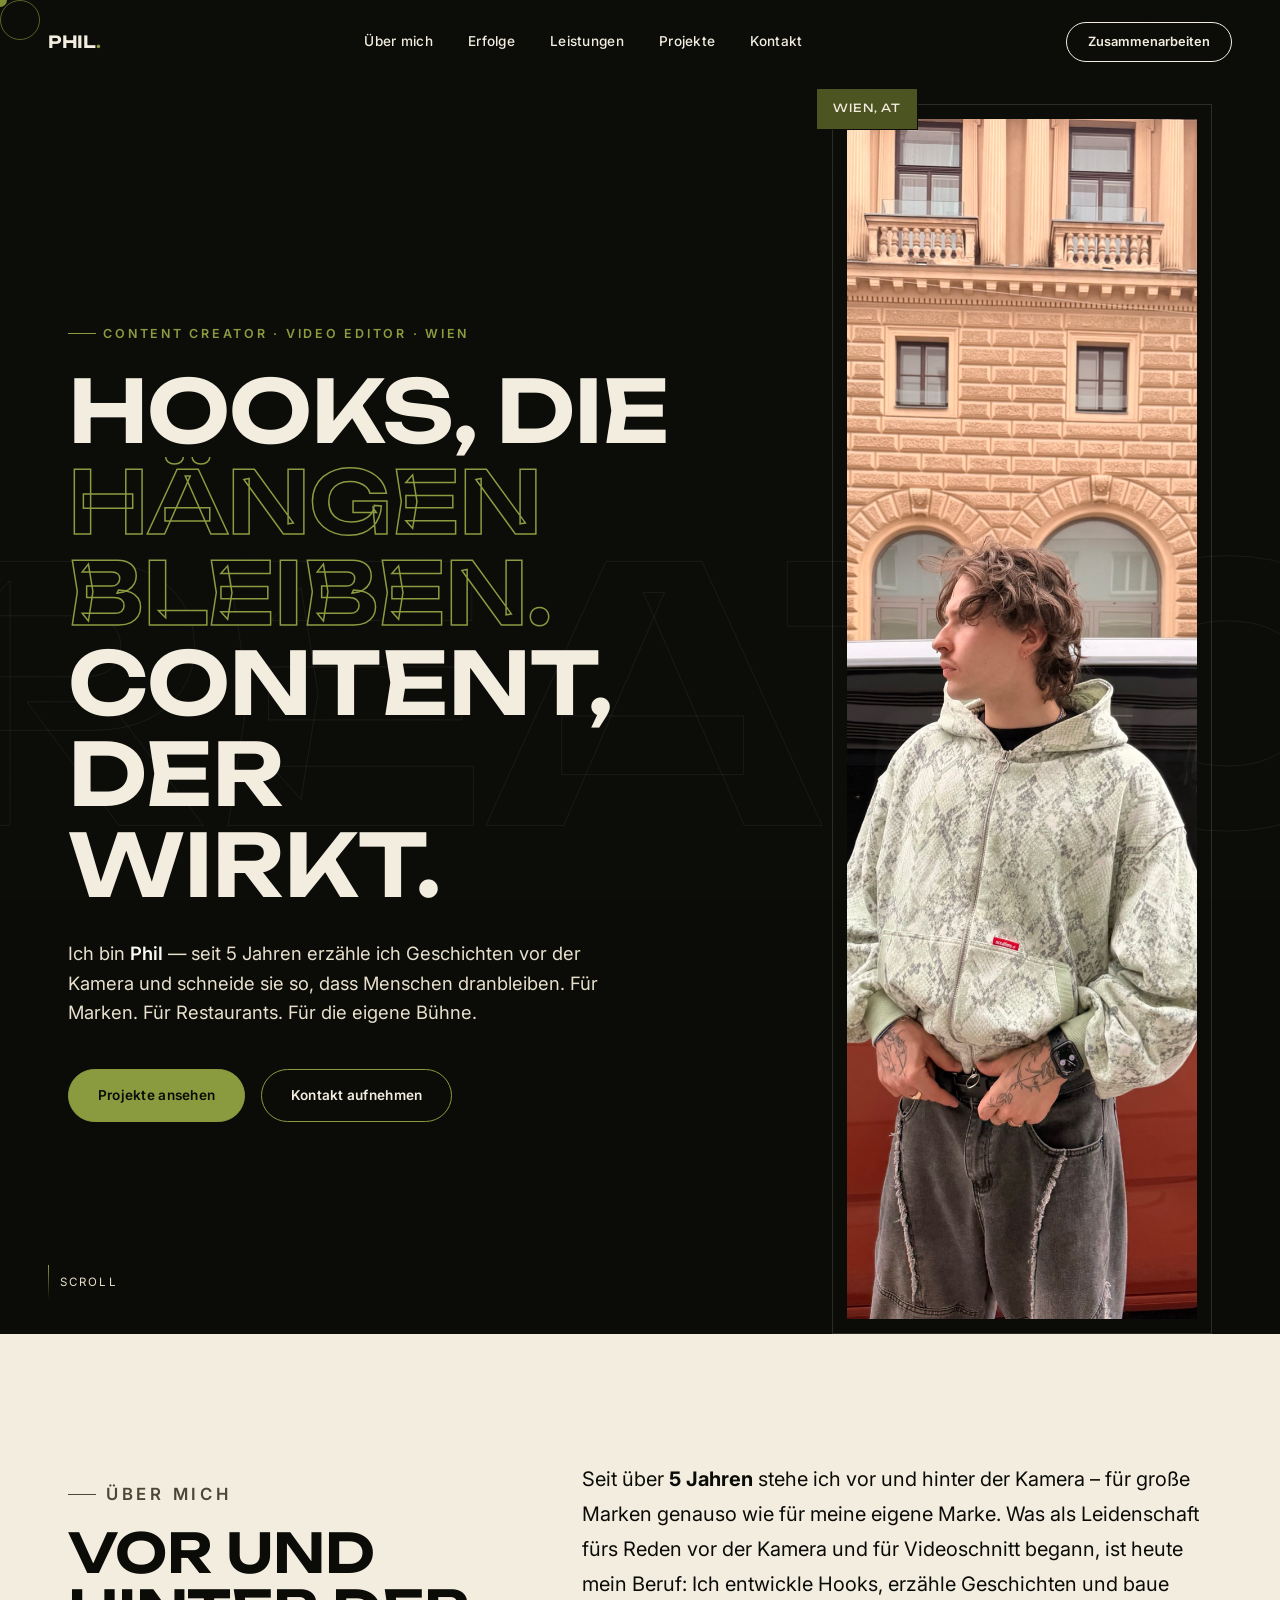
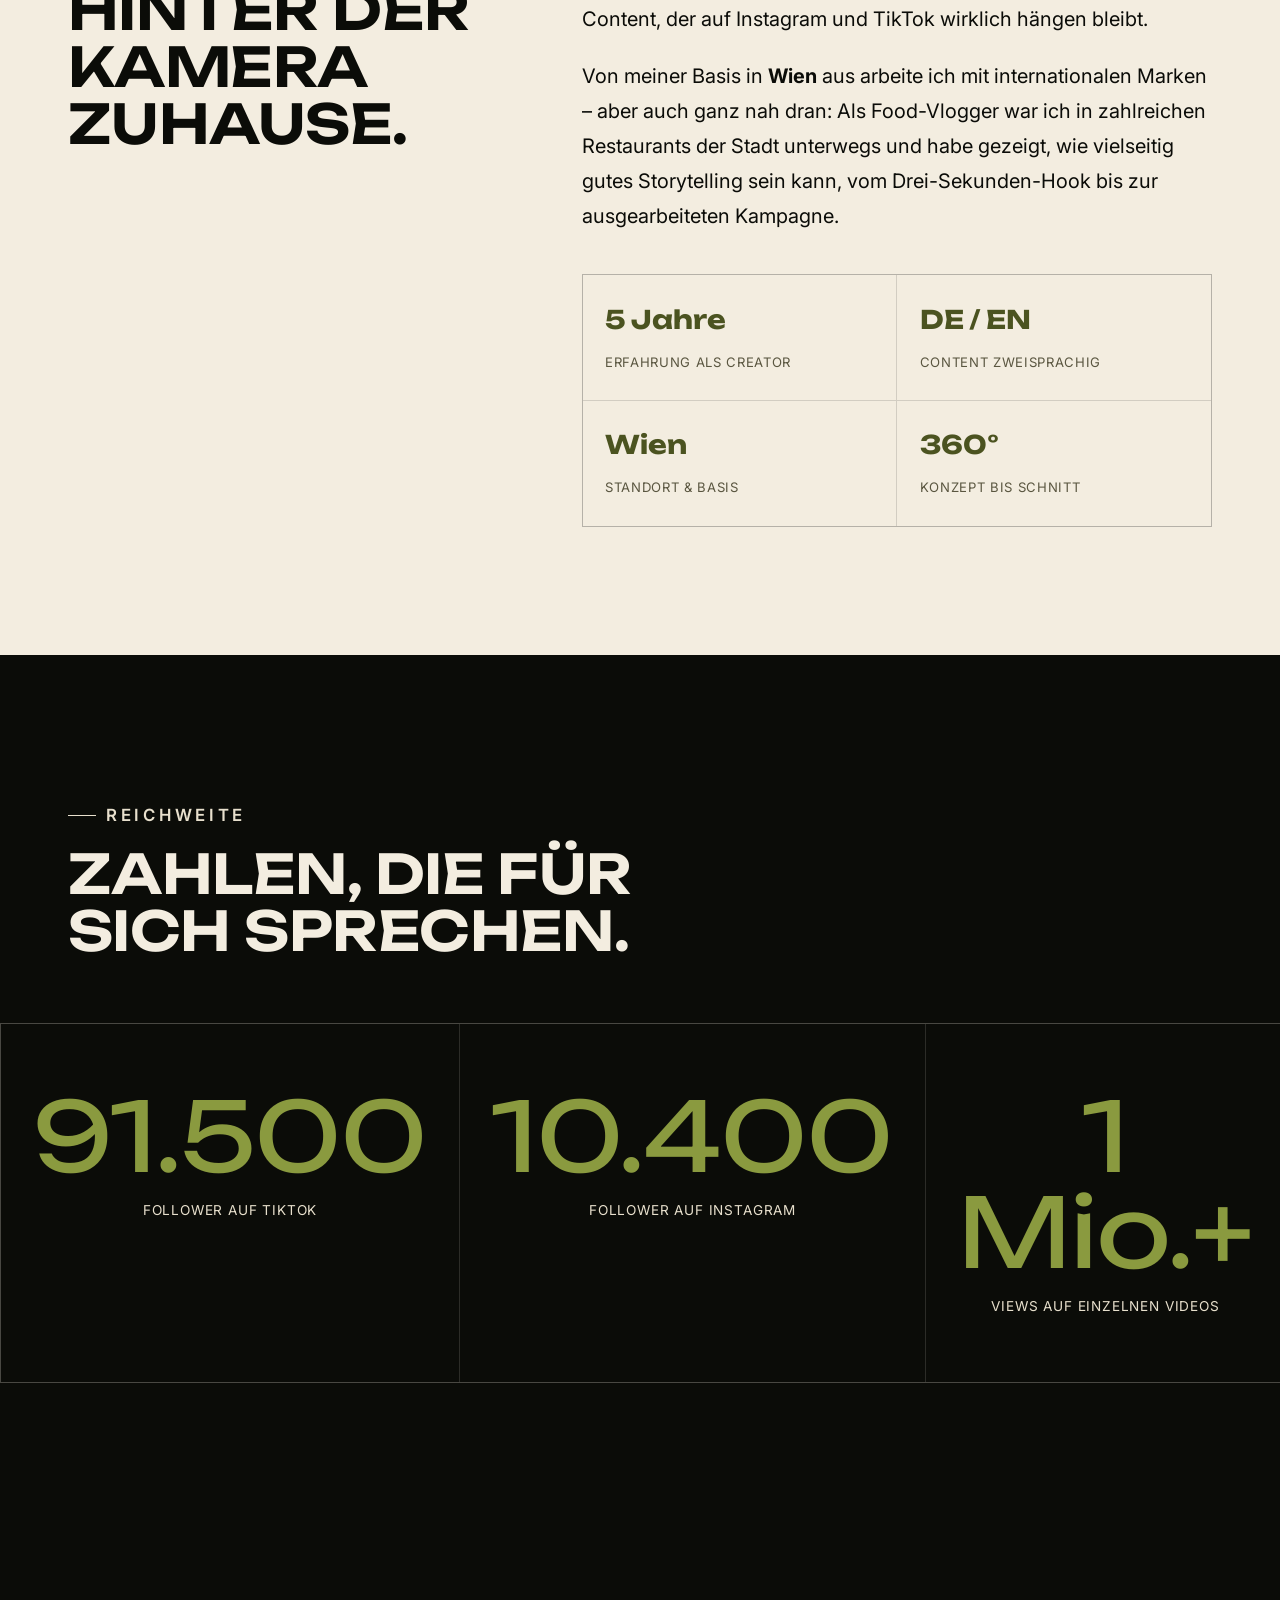
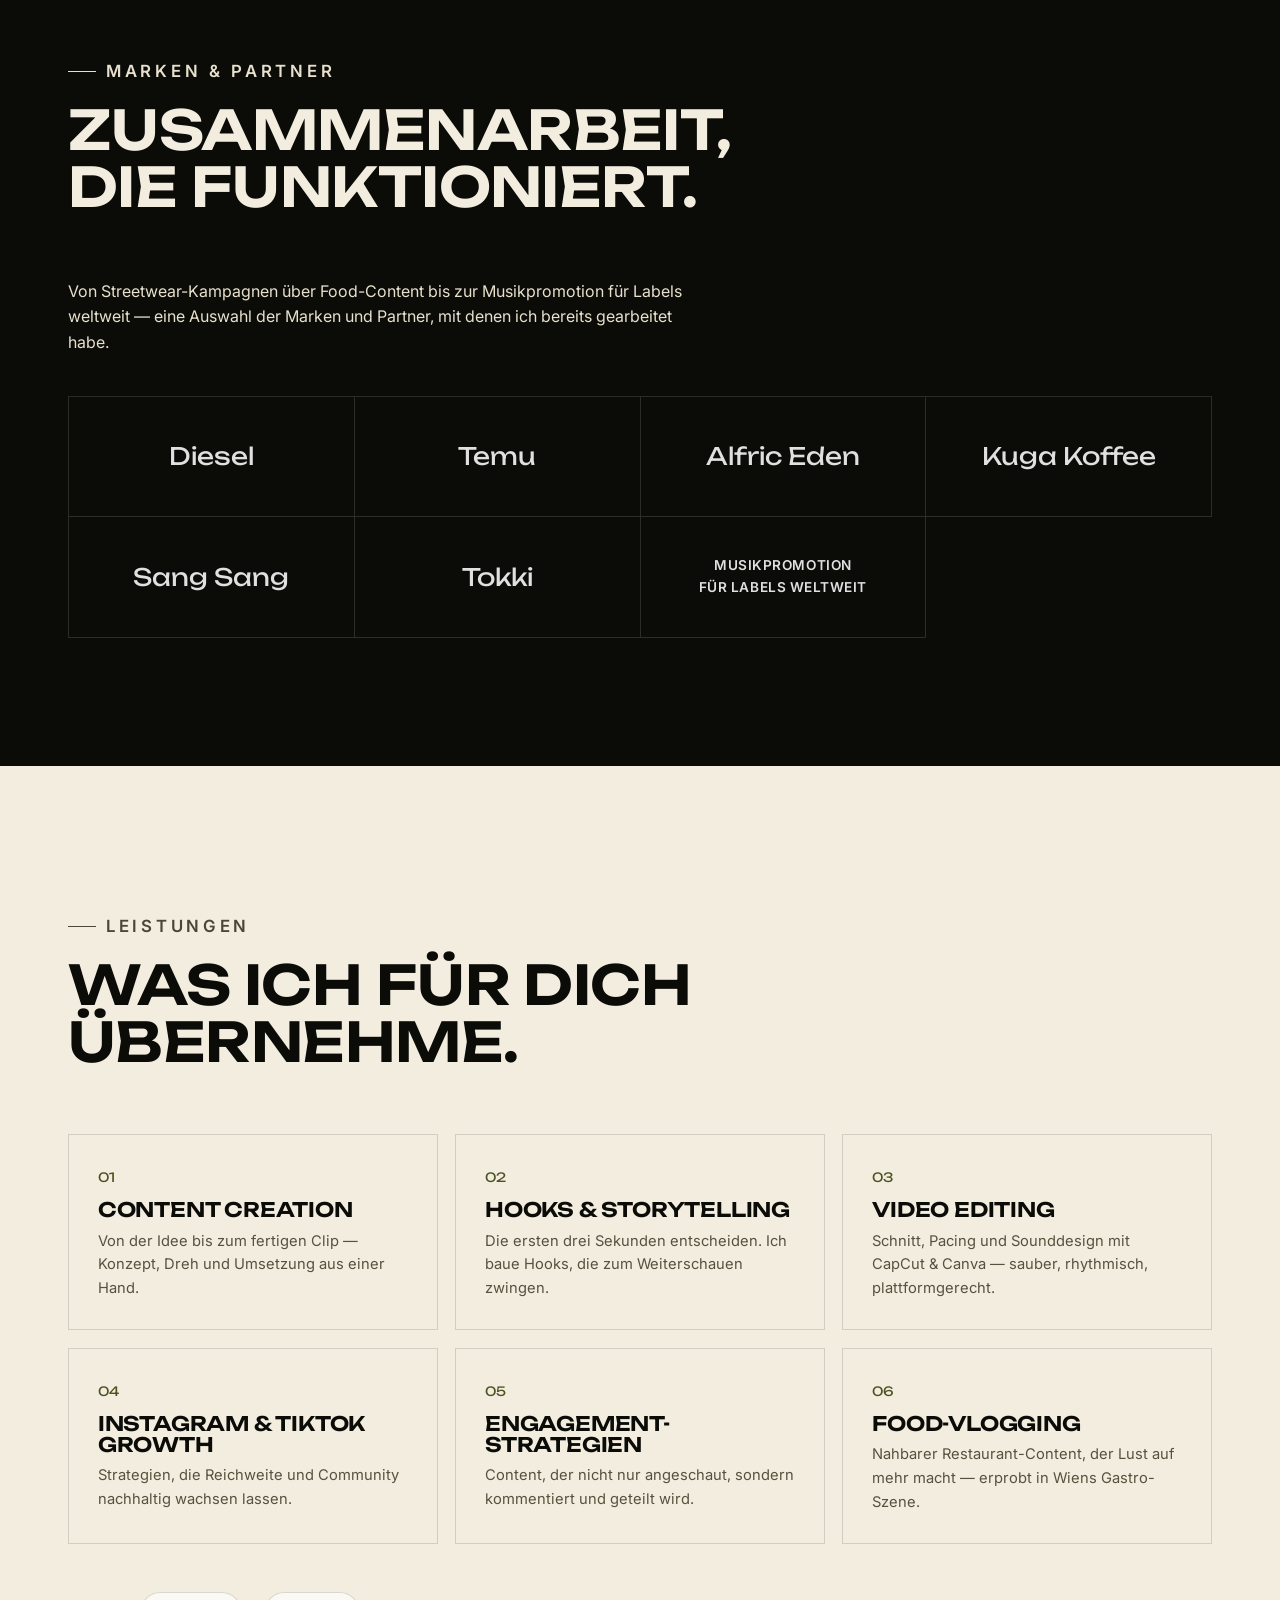
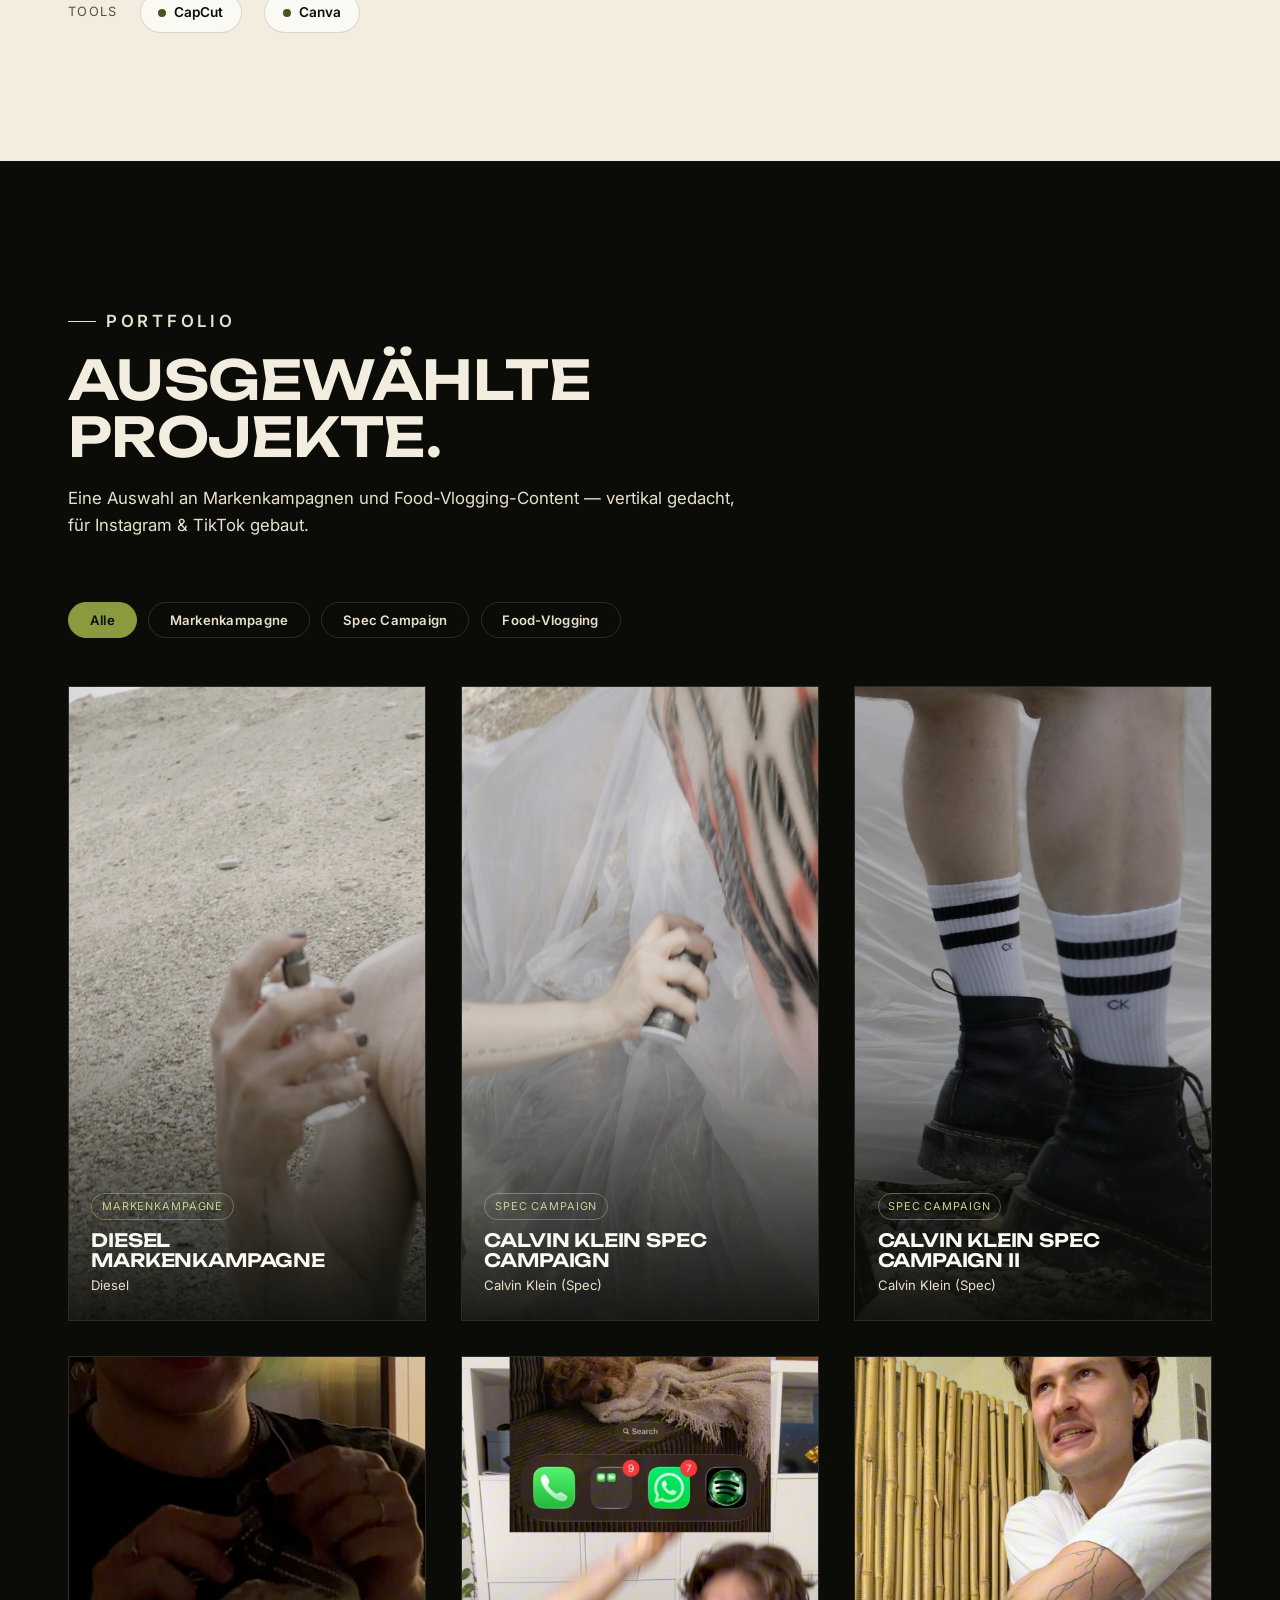
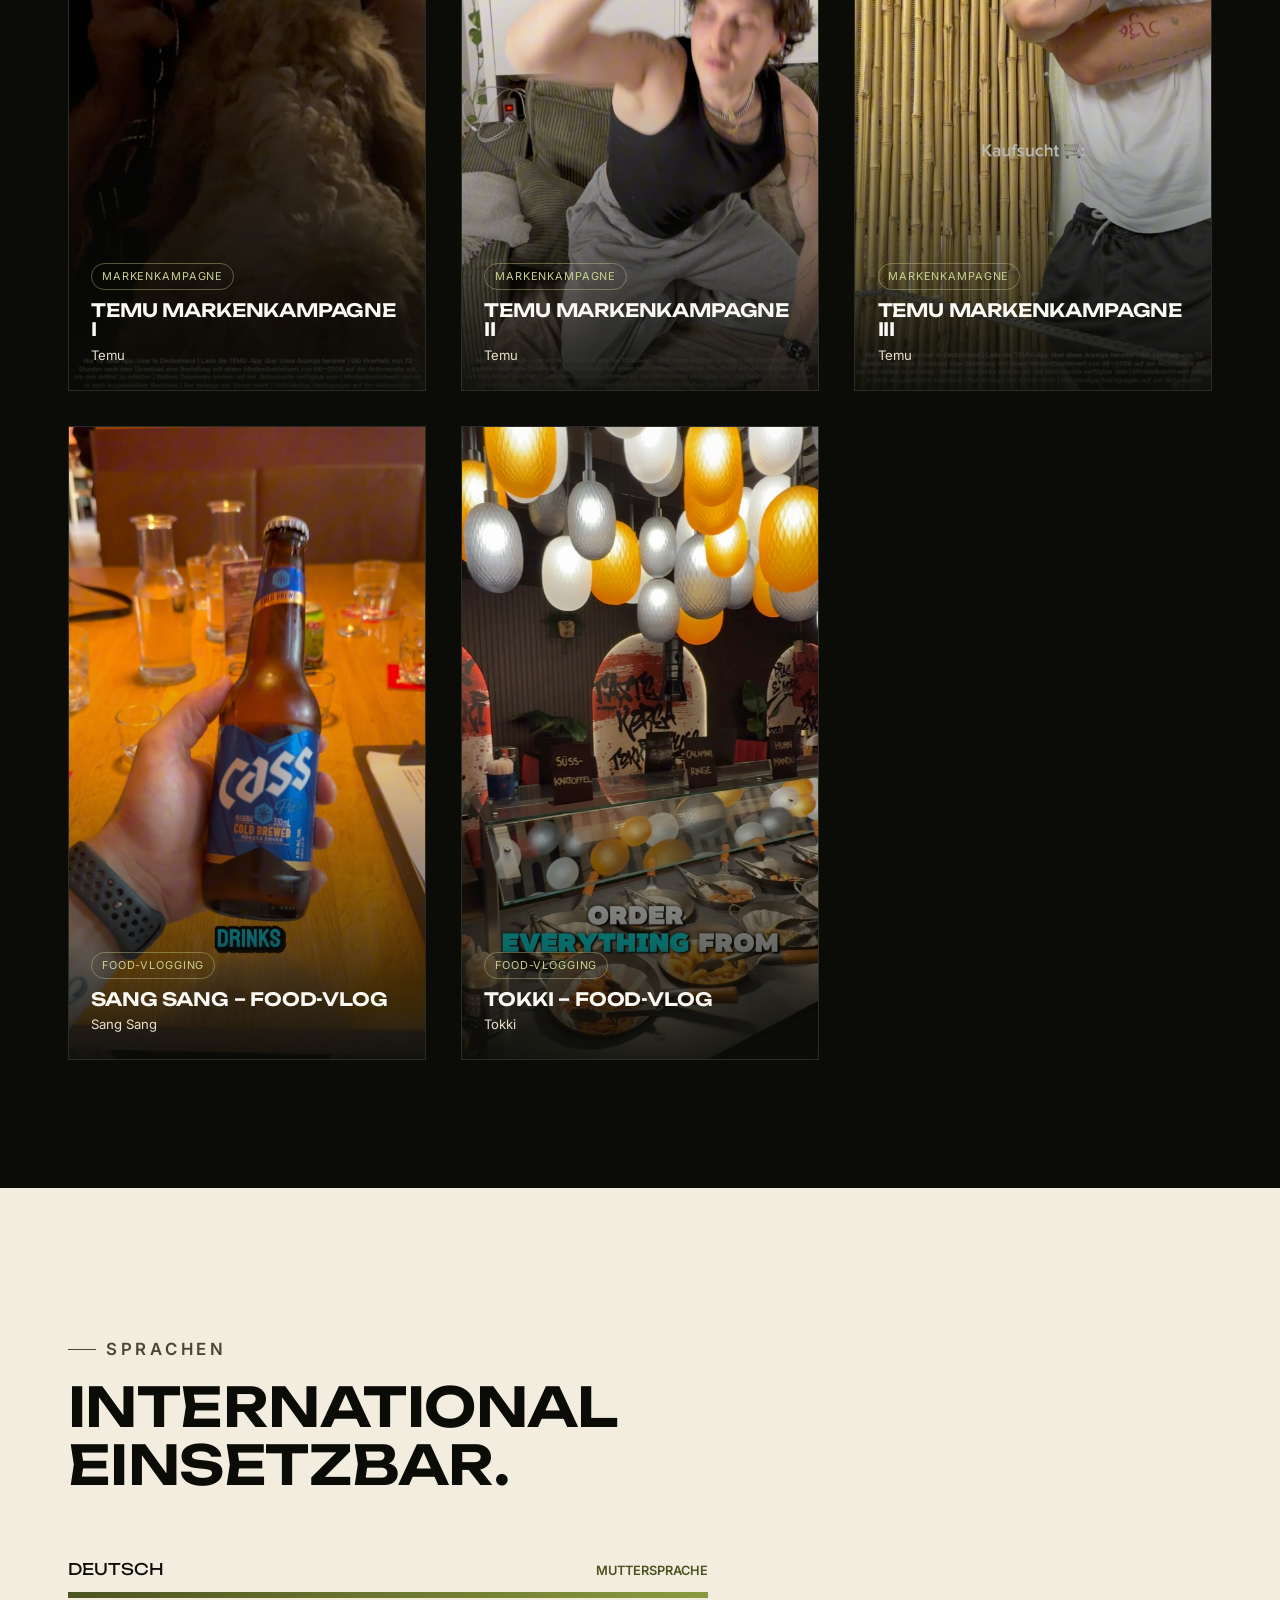
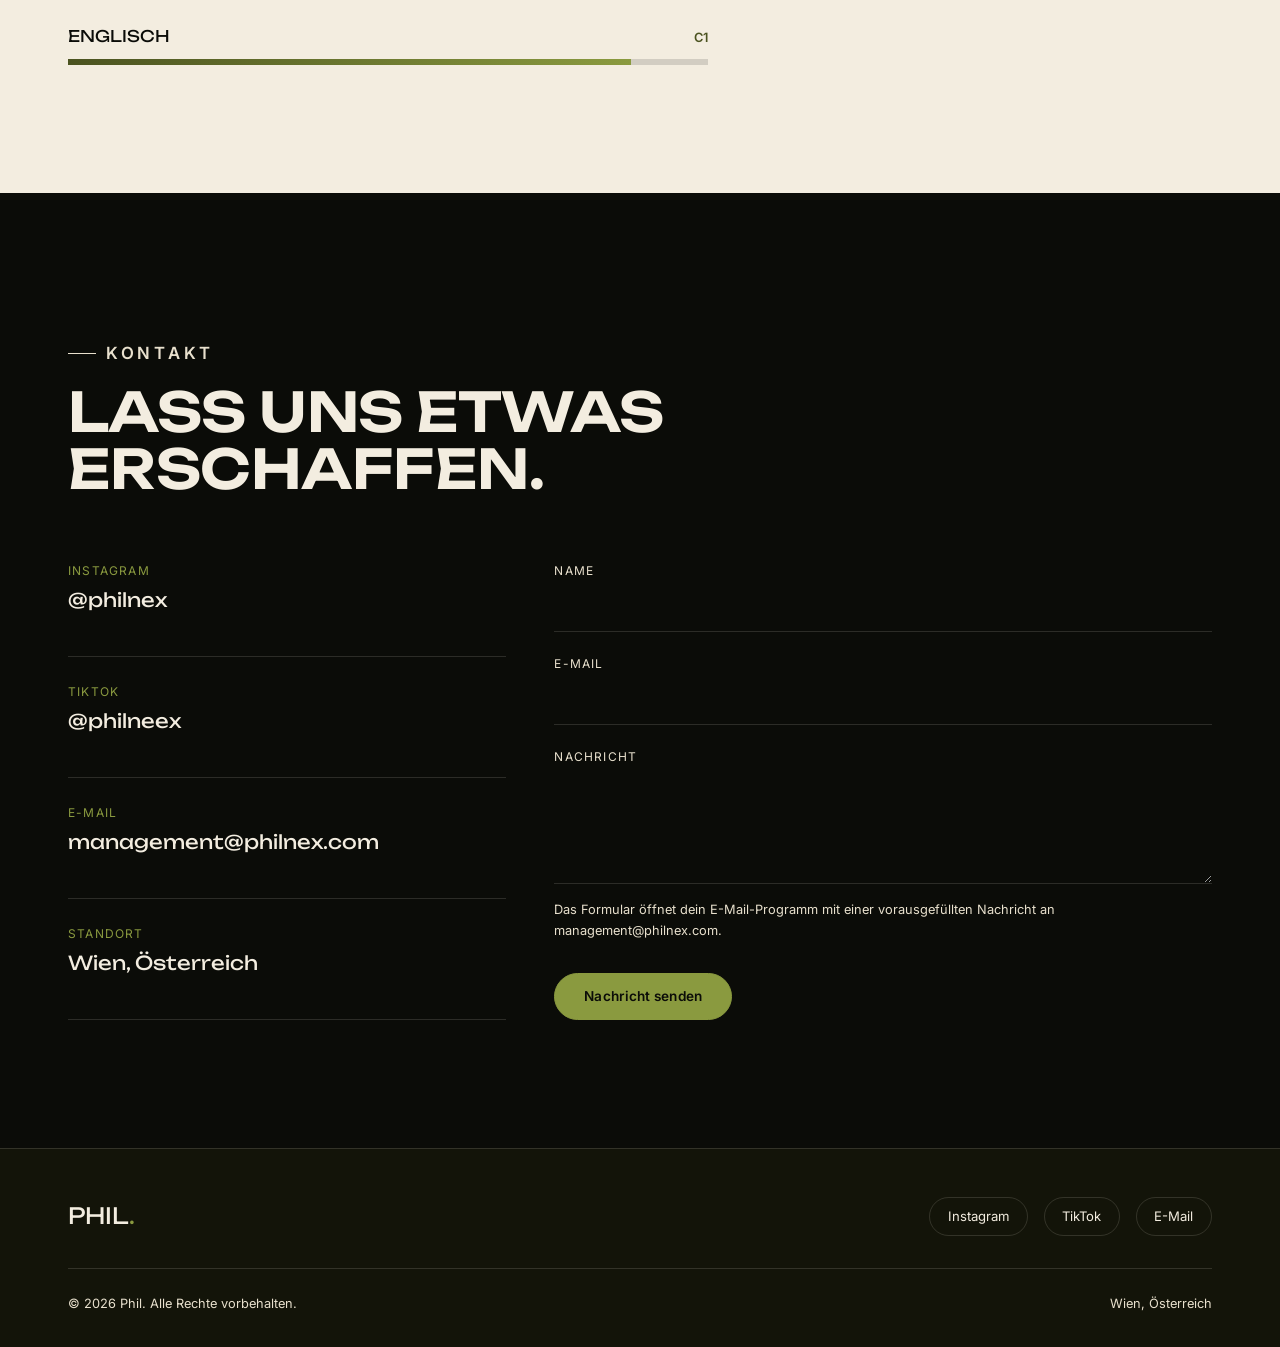
==== index.html @ e42abb71 "Update Phil portfolio: compress videos, fix Spec Campaign labeling, UI fixes - Recompress all projec" ====
<!DOCTYPE html>
<html lang="de">
<head>
<meta charset="UTF-8">
<meta name="viewport" content="width=device-width, initial-scale=1, viewport-fit=cover">
<title>Phil — Content Creator &amp; Video Editor</title>
<meta name="description" content="Phil ist Content Creator &amp; Video Editor aus Wien. 5 Jahre Erfahrung mit Hooks, Storytelling und Video-Content für Marken auf Instagram &amp; TikTok.">
<meta property="og:title" content="Phil — Content Creator & Video Editor">
<meta property="og:description" content="Content Creator &amp; Video Editor aus Wien. Hooks, Storytelling und Video-Content, der hängen bleibt.">
<meta property="og:type" content="website">
<link rel="icon" href="data:image/svg+xml,%3Csvg xmlns='http://www.w3.org/2000/svg' viewBox='0 0 64 64'%3E%3Crect width='64' height='64' fill='%230b0c08'/%3E%3Ctext x='32' y='42' font-family='Georgia,serif' font-size='28' font-weight='700' fill='%238a9a3f' text-anchor='middle'%3EPT%3C/text%3E%3C/svg%3E">
<link rel="preconnect" href="https://fonts.googleapis.com">
<link rel="preconnect" href="https://fonts.gstatic.com" crossorigin>
<link href="https://fonts.googleapis.com/css2?family=Unbounded:wght@400;500;600;700;800&family=Inter:wght@400;500;600;700&display=swap" rel="stylesheet">
<link rel="stylesheet" href="css/style.css">
</head>
<body>

<div class="grain" aria-hidden="true"></div>
<div class="cursor" aria-hidden="true"></div>
<div class="cursor--ring" aria-hidden="true"></div>

<nav class="nav" id="nav">
  <a href="#top" class="nav__logo">PHIL<span>.</span></a>
  <ul class="nav__links">
    <li><a href="#ueber-mich">Über mich</a></li>
    <li><a href="#erfolge">Erfolge</a></li>
    <li><a href="#leistungen">Leistungen</a></li>
    <li><a href="#projekte">Projekte</a></li>
    <li><a href="#kontakt">Kontakt</a></li>
  </ul>
  <a href="#kontakt" class="nav__cta">Zusammenarbeiten</a>
  <button class="nav__toggle" id="navToggle" aria-label="Menü öffnen">
    <span></span><span></span><span></span>
  </button>
</nav>

<div class="mobile-menu" id="mobileMenu">
  <a href="#ueber-mich" class="js-menu-link">Über mich</a>
  <a href="#erfolge" class="js-menu-link">Erfolge</a>
  <a href="#marken" class="js-menu-link">Marken</a>
  <a href="#leistungen" class="js-menu-link">Leistungen</a>
  <a href="#projekte" class="js-menu-link">Projekte</a>
  <a href="#kontakt" class="js-menu-link">Kontakt</a>
  <p class="mobile-menu__contact">management@philnex.com<br>Wien, Österreich</p>
</div>

<!-- HERO -->
<header class="hero" id="top" data-nav-theme="dark">
  <div class="hero__bg-word" aria-hidden="true">CREATOR</div>
  <div class="container hero__grid">
    <div class="hero__content">
      <p class="eyebrow hero__eyebrow">Content Creator · Video Editor · Wien</p>
      <h1 class="hero__title">
        <span class="line"><span>Hooks, die</span></span>
        <span class="line"><span class="highlight">hängen bleiben.</span></span>
        <span class="line"><span>Content, der wirkt.</span></span>
      </h1>
      <p class="hero__sub">
        Ich bin <strong>Phil</strong> — seit 5 Jahren erzähle ich Geschichten vor der Kamera und schneide sie so, dass Menschen dranbleiben. Für Marken. Für Restaurants. Für die eigene Bühne.
      </p>
      <div class="hero__actions">
        <a href="#projekte" class="btn btn--solid">Projekte ansehen</a>
        <a href="#kontakt" class="btn btn--outline">Kontakt aufnehmen</a>
      </div>
    </div>
    <div class="hero__portrait">
      <div class="hero__portrait-frame">
        <img src="assets/perfil/philipp-portrait.jpg" alt="Portrait von Phil" width="900" height="1200">
      </div>
      <span class="hero__portrait-tag">Wien, AT</span>
    </div>
  </div>
  <div class="hero__scroll">
    <span class="hero__scroll-line"></span>
    Scroll
  </div>
</header>

<!-- ÜBER MICH -->
<section id="ueber-mich" data-nav-theme="light" class="section--light">
  <div class="container">
    <div class="about">
      <div class="section-head reveal">
        <p class="eyebrow">Über mich</p>
        <h2>Vor und hinter der Kamera zuhause.</h2>
      </div>
      <div class="about__text reveal">
        <p>Seit über <strong>5 Jahren</strong> stehe ich vor und hinter der Kamera – für große Marken genauso wie für meine eigene Marke. Was als Leidenschaft fürs Reden vor der Kamera und für Videoschnitt begann, ist heute mein Beruf: Ich entwickle Hooks, erzähle Geschichten und baue Content, der auf Instagram und TikTok wirklich hängen bleibt.</p>
        <p>Von meiner Basis in <strong>Wien</strong> aus arbeite ich mit internationalen Marken – aber auch ganz nah dran: Als Food-Vlogger war ich in zahlreichen Restaurants der Stadt unterwegs und habe gezeigt, wie vielseitig gutes Storytelling sein kann, vom Drei-Sekunden-Hook bis zur ausgearbeiteten Kampagne.</p>
        <div class="about__facts">
          <div class="about__fact">
            <strong>5 Jahre</strong>
            <span>Erfahrung als Creator</span>
          </div>
          <div class="about__fact">
            <strong>DE / EN</strong>
            <span>Content zweisprachig</span>
          </div>
          <div class="about__fact">
            <strong>Wien</strong>
            <span>Standort &amp; Basis</span>
          </div>
          <div class="about__fact">
            <strong>360°</strong>
            <span>Konzept bis Schnitt</span>
          </div>
        </div>
      </div>
    </div>
  </div>
</section>

<!-- REICHWEITE / ERFOLGE -->
<section id="erfolge" data-nav-theme="dark" class="stats">
  <div class="container">
    <div class="section-head reveal">
      <p class="eyebrow">Reichweite</p>
      <h2>Zahlen, die für sich sprechen.</h2>
    </div>
  </div>
  <div class="stats__grid">
    <div class="stat reveal">
      <div class="stat__number"><span class="js-counter" data-target="91500">0</span></div>
      <p class="stat__label">Follower auf TikTok</p>
    </div>
    <div class="stat reveal">
      <div class="stat__number"><span class="js-counter" data-target="10400">0</span></div>
      <p class="stat__label">Follower auf Instagram</p>
    </div>
    <div class="stat reveal">
      <div class="stat__number"><span class="js-counter" data-target="1" data-suffix="Mio.+"></span></div>
      <p class="stat__label">Views auf einzelnen Videos</p>
    </div>
  </div>
</section>

<!-- MARKEN & PARTNER -->
<section id="marken" data-nav-theme="dark">
  <div class="container">
    <div class="section-head reveal">
      <p class="eyebrow">Marken &amp; Partner</p>
      <h2>Zusammenarbeit, die funktioniert.</h2>
    </div>
    <p class="brands__note reveal">Von Streetwear-Kampagnen über Food-Content bis zur Musikpromotion für Labels weltweit — eine Auswahl der Marken und Partner, mit denen ich bereits gearbeitet habe.</p>
    <div class="brand-wall reveal-stagger">
      <div class="brand-wall__item">Diesel</div>
      <div class="brand-wall__item">Temu</div>
      <div class="brand-wall__item">Alfric Eden</div>
      <div class="brand-wall__item">Kuga Koffee</div>
      <div class="brand-wall__item">Sang Sang</div>
      <div class="brand-wall__item">Tokki</div>
      <div class="brand-wall__item brand-wall__item--tag">Musikpromotion<br>für Labels weltweit</div>
    </div>
  </div>
</section>

<!-- LEISTUNGEN / SKILLS -->
<section id="leistungen" data-nav-theme="light" class="section--light">
  <div class="container">
    <div class="section-head reveal">
      <p class="eyebrow">Leistungen</p>
      <h2>Was ich für dich übernehme.</h2>
    </div>
    <div class="skills reveal-stagger">
      <div class="skill-card">
        <span class="skill-card__index">01</span>
        <h3 class="skill-card__title">Content Creation</h3>
        <p class="skill-card__desc">Von der Idee bis zum fertigen Clip — Konzept, Dreh und Umsetzung aus einer Hand.</p>
      </div>
      <div class="skill-card">
        <span class="skill-card__index">02</span>
        <h3 class="skill-card__title">Hooks &amp; Storytelling</h3>
        <p class="skill-card__desc">Die ersten drei Sekunden entscheiden. Ich baue Hooks, die zum Weiterschauen zwingen.</p>
      </div>
      <div class="skill-card">
        <span class="skill-card__index">03</span>
        <h3 class="skill-card__title">Video Editing</h3>
        <p class="skill-card__desc">Schnitt, Pacing und Sounddesign mit CapCut &amp; Canva — sauber, rhythmisch, plattformgerecht.</p>
      </div>
      <div class="skill-card">
        <span class="skill-card__index">04</span>
        <h3 class="skill-card__title">Instagram &amp; TikTok Growth</h3>
        <p class="skill-card__desc">Strategien, die Reichweite und Community nachhaltig wachsen lassen.</p>
      </div>
      <div class="skill-card">
        <span class="skill-card__index">05</span>
        <h3 class="skill-card__title">Engagement-Strategien</h3>
        <p class="skill-card__desc">Content, der nicht nur angeschaut, sondern kommentiert und geteilt wird.</p>
      </div>
      <div class="skill-card">
        <span class="skill-card__index">06</span>
        <h3 class="skill-card__title">Food-Vlogging</h3>
        <p class="skill-card__desc">Nahbarer Restaurant-Content, der Lust auf mehr macht — erprobt in Wiens Gastro-Szene.</p>
      </div>
    </div>
    <div class="tools reveal">
      <span class="tools__label">Tools</span>
      <span class="tool-badge"><span class="tool-badge__dot"></span>CapCut</span>
      <span class="tool-badge"><span class="tool-badge__dot"></span>Canva</span>
    </div>
  </div>
</section>

<!-- PORTFOLIO / PROJEKTE -->
<section id="projekte" data-nav-theme="dark">
  <div class="container">
    <div class="section-head reveal">
      <p class="eyebrow">Portfolio</p>
      <h2>Ausgewählte Projekte.</h2>
      <p>Eine Auswahl an Markenkampagnen und Food-Vlogging-Content — vertikal gedacht, für Instagram &amp; TikTok gebaut.</p>
    </div>
    <div class="filters" id="filters"></div>
    <div class="project-grid" id="projectGrid"></div>
  </div>
</section>

<div class="lightbox" id="lightbox">
  <div class="lightbox__inner">
    <button class="lightbox__close" id="lightboxClose" aria-label="Schließen">✕</button>
    <video id="lightboxVideo" controls playsinline></video>
    <div class="lightbox__meta">
      <strong id="lightboxTitle"></strong>
      <span id="lightboxDesc"></span>
    </div>
  </div>
</div>

<!-- SPRACHEN -->
<section id="sprachen" data-nav-theme="light" class="section--light">
  <div class="container">
    <div class="section-head reveal">
      <p class="eyebrow">Sprachen</p>
      <h2>International einsetzbar.</h2>
    </div>
    <div class="languages">
      <div class="language reveal" style="--level: 100%">
        <div class="language__row"><span>Deutsch</span><span>Muttersprache</span></div>
        <div class="language__bar"><div class="language__bar-fill"></div></div>
      </div>
      <div class="language reveal" style="--level: 88%">
        <div class="language__row"><span>Englisch</span><span>C1</span></div>
        <div class="language__bar"><div class="language__bar-fill"></div></div>
      </div>
    </div>
  </div>
</section>

<!-- KONTAKT -->
<section id="kontakt" data-nav-theme="dark">
  <div class="container">
    <div class="section-head reveal">
      <p class="eyebrow">Kontakt</p>
      <h2>Lass uns etwas erschaffen.</h2>
    </div>
    <div class="contact">
      <div class="contact__info reveal">
        <div class="contact-item">
          <span>Instagram</span>
          <a href="https://www.instagram.com/philnex" target="_blank" rel="noopener">@philnex</a>
        </div>
        <div class="contact-item">
          <span>TikTok</span>
          <a href="https://www.tiktok.com/@philneex" target="_blank" rel="noopener">@philneex</a>
        </div>
        <div class="contact-item">
          <span>E-Mail</span>
          <a href="mailto:management@philnex.com">management@philnex.com</a>
        </div>
        <div class="contact-item">
          <span>Standort</span>
          <p>Wien, Österreich</p>
        </div>
      </div>
      <form class="form reveal" id="contactForm">
        <div class="field">
          <label for="name">Name</label>
          <input type="text" id="name" name="name" required autocomplete="name">
        </div>
        <div class="field">
          <label for="email">E-Mail</label>
          <input type="email" id="email" name="email" required autocomplete="email">
        </div>
        <div class="field">
          <label for="message">Nachricht</label>
          <textarea id="message" name="message" required></textarea>
        </div>
        <p class="form__note">Das Formular öffnet dein E-Mail-Programm mit einer vorausgefüllten Nachricht an management@philnex.com.</p>
        <button type="submit" class="btn btn--solid form__submit">Nachricht senden</button>
      </form>
    </div>
  </div>
</section>

<footer class="footer">
  <div class="container">
    <div class="footer__top">
      <div class="footer__brand">PHIL<span>.</span></div>
      <div class="footer__socials">
        <a href="https://www.instagram.com/philnex" target="_blank" rel="noopener">Instagram</a>
        <a href="https://www.tiktok.com/@philneex" target="_blank" rel="noopener">TikTok</a>
        <a href="mailto:management@philnex.com">E-Mail</a>
      </div>
    </div>
    <div class="footer__bottom">
      <span>© <span id="year"></span> Phil. Alle Rechte vorbehalten.</span>
      <span>Wien, Österreich</span>
    </div>
  </div>
</footer>

<script src="js/projects-data.js"></script>
<script src="js/main.js"></script>
</body>
</html>
---- css/style.css ----
/* ==========================================================================
   Phil — Portfolio
   ========================================================================== */

:root {
  --c-black: #0b0c08;
  --c-black-soft: #131409;
  --c-military: #4b5320;
  --c-military-light: #8a9a3f;
  --c-military-pale: #c7d18f;
  --c-cream: #f3ede0;
  --c-cream-dim: #e8e0cd;
  --c-beige: #ece3cf;
  --c-white: #fbf9f3;
  --c-line: rgba(243, 237, 224, 0.14);
  --c-line-dark: rgba(11, 12, 8, 0.14);

  --font-display: "Unbounded", sans-serif;
  --font-body: "Inter", sans-serif;

  --container: 1240px;
  --gutter: clamp(1.25rem, 5vw, 3rem);

  --ease: cubic-bezier(0.16, 1, 0.3, 1);
}

/* -------------------------------------------------------------------------
   Reset
   ------------------------------------------------------------------------- */
*,
*::before,
*::after {
  box-sizing: border-box;
}

html {
  scroll-behavior: smooth;
}

body {
  margin: 0;
  background: var(--c-black);
  color: var(--c-cream);
  font-family: var(--font-body);
  font-size: 16px;
  line-height: 1.6;
  -webkit-font-smoothing: antialiased;
  overflow-x: hidden;
}

img,
video {
  max-width: 100%;
  display: block;
}

a {
  color: inherit;
  text-decoration: none;
}

ul {
  margin: 0;
  padding: 0;
  list-style: none;
}

button {
  font-family: inherit;
  cursor: pointer;
}

h1, h2, h3, h4 {
  margin: 0;
  font-family: var(--font-display);
  font-weight: 600;
  line-height: 1.05;
  letter-spacing: -0.01em;
}

p {
  margin: 0;
}

.container {
  width: 100%;
  max-width: var(--container);
  margin: 0 auto;
  padding-left: var(--gutter);
  padding-right: var(--gutter);
}

section {
  position: relative;
  padding: clamp(4.5rem, 10vw, 8rem) 0;
}

.section--light {
  background: var(--c-cream);
  color: var(--c-black);
}

.eyebrow {
  display: inline-flex;
  align-items: center;
  gap: 0.6em;
  font-family: var(--font-body);
  font-size: 0.78rem;
  font-weight: 600;
  letter-spacing: 0.22em;
  text-transform: uppercase;
  color: var(--c-military-light);
}

.section--light .eyebrow {
  color: var(--c-military);
}

.eyebrow::before {
  content: "";
  width: 28px;
  height: 1px;
  background: currentColor;
}

/* -------------------------------------------------------------------------
   Grain overlay
   ------------------------------------------------------------------------- */
.grain {
  position: fixed;
  inset: 0;
  z-index: 999;
  pointer-events: none;
  opacity: 0.05;
  mix-blend-mode: overlay;
  background-image: url("data:image/svg+xml,%3Csvg xmlns='http://www.w3.org/2000/svg' width='140' height='140'%3E%3Cfilter id='n'%3E%3CfeTurbulence type='fractalNoise' baseFrequency='0.9' numOctaves='2' stitchTiles='stitch'/%3E%3C/filter%3E%3Crect width='100%25' height='100%25' filter='url(%23n)'/%3E%3C/svg%3E");
}

/* -------------------------------------------------------------------------
   Custom cursor
   ------------------------------------------------------------------------- */
.cursor {
  position: fixed;
  top: 0;
  left: 0;
  width: 14px;
  height: 14px;
  border-radius: 50%;
  background: var(--c-military-light);
  pointer-events: none;
  z-index: 1000;
  transform: translate3d(-50%, -50%, 0);
  transition: width 0.25s var(--ease), height 0.25s var(--ease), background 0.25s var(--ease), border 0.25s var(--ease);
  mix-blend-mode: difference;
  will-change: transform;
}

.cursor--ring {
  position: fixed;
  top: 0;
  left: 0;
  width: 40px;
  height: 40px;
  border-radius: 50%;
  border: 1px solid var(--c-military-light);
  pointer-events: none;
  z-index: 1000;
  transform: translate3d(-50%, -50%, 0);
  transition: width 0.35s var(--ease), height 0.35s var(--ease), opacity 0.35s var(--ease), transform 0.08s linear;
  opacity: 0.6;
}

.cursor.is-hover {
  width: 8px;
  height: 8px;
}

.cursor--ring.is-hover {
  width: 76px;
  height: 76px;
  opacity: 1;
  background: rgba(138, 154, 63, 0.08);
}

@media (hover: none), (pointer: coarse) {
  .cursor,
  .cursor--ring {
    display: none;
  }
}

/* -------------------------------------------------------------------------
   Nav
   ------------------------------------------------------------------------- */
.nav {
  position: fixed;
  top: 0;
  left: 0;
  right: 0;
  z-index: 500;
  display: flex;
  align-items: center;
  justify-content: space-between;
  padding: 1.4rem var(--gutter);
  color: var(--c-cream);
  transition: background-color 0.4s var(--ease), color 0.4s var(--ease), border-color 0.4s var(--ease), padding 0.3s var(--ease);
  border-bottom: 1px solid transparent;
}

.nav.is-scrolled {
  padding-top: 0.9rem;
  padding-bottom: 0.9rem;
  background: rgba(11, 12, 8, 0.72);
  backdrop-filter: blur(10px);
  border-bottom-color: var(--c-line);
}

.nav.on-light {
  color: var(--c-black);
}

.nav.on-light.is-scrolled {
  background: rgba(243, 237, 224, 0.78);
  border-bottom-color: var(--c-line-dark);
}

.nav__logo {
  font-family: var(--font-display);
  font-weight: 600;
  font-size: 1.05rem;
  letter-spacing: -0.02em;
}

.nav__logo span {
  color: var(--c-military-light);
}

.nav__links {
  display: none;
  align-items: center;
  gap: 2.2rem;
  font-size: 0.85rem;
  font-weight: 500;
  letter-spacing: 0.02em;
}

.nav__links a {
  position: relative;
  padding: 0.2rem 0;
}

.nav__links a::after {
  content: "";
  position: absolute;
  left: 0;
  bottom: -2px;
  width: 0;
  height: 1px;
  background: currentColor;
  transition: width 0.3s var(--ease);
}

.nav__links a:hover::after {
  width: 100%;
}

.nav__cta {
  display: none;
  border: 1px solid currentColor;
  padding: 0.55rem 1.3rem;
  border-radius: 999px;
  font-size: 0.8rem;
  font-weight: 600;
  transition: background 0.3s var(--ease), color 0.3s var(--ease);
}

.nav__cta:hover {
  background: var(--c-military-light);
  color: var(--c-black);
  border-color: var(--c-military-light);
}

.nav__toggle {
  display: flex;
  flex-direction: column;
  gap: 5px;
  background: none;
  border: none;
  padding: 8px;
  z-index: 600;
}

.nav__toggle span {
  width: 22px;
  height: 2px;
  background: currentColor;
  transition: transform 0.3s var(--ease), opacity 0.3s var(--ease);
}

.nav__toggle.is-open span:nth-child(1) {
  transform: translateY(7px) rotate(45deg);
}
.nav__toggle.is-open span:nth-child(2) {
  opacity: 0;
}
.nav__toggle.is-open span:nth-child(3) {
  transform: translateY(-7px) rotate(-45deg);
}

.mobile-menu {
  position: fixed;
  inset: 0;
  background: var(--c-black);
  color: var(--c-cream);
  z-index: 400;
  display: flex;
  flex-direction: column;
  align-items: flex-start;
  justify-content: center;
  gap: 1.4rem;
  padding: 0 var(--gutter);
  transform: translateY(-100%);
  transition: transform 0.5s var(--ease);
}

.mobile-menu.is-open {
  transform: translateY(0);
}

.mobile-menu a {
  font-family: var(--font-display);
  font-size: 2.2rem;
  font-weight: 500;
}

.mobile-menu__contact {
  margin-top: 1rem;
  font-size: 0.9rem;
  color: var(--c-military-pale);
}

@media (min-width: 860px) {
  .nav__links,
  .nav__cta {
    display: inline-flex;
  }
  .nav__toggle {
    display: none;
  }
}

/* -------------------------------------------------------------------------
   Hero
   ------------------------------------------------------------------------- */
.hero {
  position: relative;
  min-height: 100svh;
  display: flex;
  align-items: center;
  padding-top: 6.5rem;
  overflow: hidden;
}

.hero__bg-word {
  position: absolute;
  top: 52%;
  left: 50%;
  transform: translate(-50%, -50%);
  font-family: var(--font-display);
  font-size: clamp(6rem, 30vw, 22rem);
  font-weight: 700;
  color: transparent;
  -webkit-text-stroke: 1px rgba(243, 237, 224, 0.06);
  white-space: nowrap;
  pointer-events: none;
  z-index: 0;
  user-select: none;
}

.hero__grid {
  position: relative;
  z-index: 1;
  display: grid;
  grid-template-columns: 1fr;
  gap: 2.5rem;
  align-items: center;
  width: 100%;
}

.hero__content {
  order: 1;
}

.hero__eyebrow {
  margin-bottom: 1.4rem;
}

.hero__title {
  font-size: clamp(2.6rem, 9vw, 5.4rem);
  text-transform: uppercase;
}

.hero__title .line {
  display: block;
  overflow: hidden;
}

.hero__title .line span {
  display: inline-block;
  transform: translateY(110%);
  transition: transform 0.9s var(--ease);
}

.hero.is-ready .hero__title .line:nth-child(1) span { transition-delay: 0.1s; }
.hero.is-ready .hero__title .line:nth-child(2) span { transition-delay: 0.22s; }
.hero.is-ready .hero__title .line:nth-child(3) span { transition-delay: 0.34s; }

.hero.is-ready .hero__title .line span {
  transform: translateY(0);
}

.hero__title .highlight {
  color: var(--c-black);
  -webkit-text-stroke: 1.5px var(--c-military-light);
  text-stroke: 1.5px var(--c-military-light);
}

.hero__sub {
  margin-top: 1.8rem;
  max-width: 34rem;
  font-size: clamp(1rem, 1.6vw, 1.15rem);
  color: var(--c-cream-dim);
}

.hero__sub strong {
  color: var(--c-white);
  font-weight: 600;
}

.hero__actions {
  margin-top: 2.6rem;
  display: flex;
  flex-wrap: wrap;
  gap: 1rem;
}

.btn {
  display: inline-flex;
  align-items: center;
  gap: 0.6rem;
  padding: 0.9rem 1.8rem;
  border-radius: 999px;
  font-size: 0.85rem;
  font-weight: 600;
  letter-spacing: 0.02em;
  border: 1px solid var(--c-military-light);
  transition: transform 0.35s var(--ease), background 0.35s var(--ease), color 0.35s var(--ease);
}

.btn--solid {
  background: var(--c-military-light);
  color: var(--c-black);
}

.btn--solid:hover {
  transform: translateY(-3px);
  background: var(--c-military-pale);
}

.btn--outline {
  color: var(--c-cream);
}

.btn--outline:hover {
  transform: translateY(-3px);
  background: rgba(138, 154, 63, 0.12);
}

.section--light .btn--outline {
  color: var(--c-black);
}

.hero__portrait {
  order: 2;
  position: relative;
  max-width: 260px;
  margin: 2.5rem auto 0;
}

.hero__portrait-frame {
  position: relative;
  border: 1px solid var(--c-line);
  padding: 14px;
}

.hero__portrait-frame img {
  width: 100%;
  aspect-ratio: 9 / 16;
  object-fit: cover;
  object-position: center 15%;
  will-change: transform;
}

.hero__portrait-tag {
  position: absolute;
  top: -16px;
  left: -16px;
  background: var(--c-military);
  color: var(--c-cream);
  font-family: var(--font-display);
  font-size: 0.7rem;
  letter-spacing: 0.08em;
  text-transform: uppercase;
  padding: 0.7rem 1rem;
  border: 1px solid var(--c-black);
}

.hero__scroll {
  position: absolute;
  bottom: 2.2rem;
  left: var(--gutter);
  display: flex;
  align-items: center;
  gap: 0.7rem;
  font-size: 0.72rem;
  letter-spacing: 0.18em;
  text-transform: uppercase;
  color: var(--c-cream-dim);
}

.hero__scroll-line {
  width: 1px;
  height: 34px;
  background: linear-gradient(to bottom, var(--c-military-light), transparent);
  animation: scrollLine 2s ease-in-out infinite;
}

@keyframes scrollLine {
  0%, 100% { transform: scaleY(1); transform-origin: top; }
  50% { transform: scaleY(0.4); transform-origin: top; }
}

@media (min-width: 760px) {
  .hero__grid {
    grid-template-columns: 1.1fr 0.9fr;
  }
  .hero__content { order: 1; }
  .hero__portrait { order: 2; margin: 0 0 0 auto; max-width: 380px; }
}

/* -------------------------------------------------------------------------
   Reveal utility
   ------------------------------------------------------------------------- */
.reveal {
  opacity: 0;
  transform: translateY(36px);
  transition: opacity 0.9s var(--ease), transform 0.9s var(--ease);
}

.reveal.is-visible {
  opacity: 1;
  transform: translateY(0);
}

.reveal-stagger > * {
  opacity: 0;
  transform: translateY(28px);
  transition: opacity 0.7s var(--ease), transform 0.7s var(--ease);
}

.reveal-stagger.is-visible > * {
  opacity: 1;
  transform: translateY(0);
}

.reveal-stagger.is-visible > *:nth-child(1) { transition-delay: 0.05s; }
.reveal-stagger.is-visible > *:nth-child(2) { transition-delay: 0.14s; }
.reveal-stagger.is-visible > *:nth-child(3) { transition-delay: 0.23s; }
.reveal-stagger.is-visible > *:nth-child(4) { transition-delay: 0.32s; }
.reveal-stagger.is-visible > *:nth-child(5) { transition-delay: 0.41s; }
.reveal-stagger.is-visible > *:nth-child(6) { transition-delay: 0.5s; }
.reveal-stagger.is-visible > *:nth-child(7) { transition-delay: 0.59s; }
.reveal-stagger.is-visible > *:nth-child(8) { transition-delay: 0.68s; }

/* -------------------------------------------------------------------------
   Section heads
   ------------------------------------------------------------------------- */
.section-head {
  max-width: 42rem;
  margin-bottom: clamp(2.5rem, 6vw, 4rem);
}

.section-head h2 {
  margin-top: 1rem;
  font-size: clamp(2rem, 5vw, 3.4rem);
  text-transform: uppercase;
}

.section-head p {
  margin-top: 1.2rem;
  color: var(--c-cream-dim);
  font-size: 1.05rem;
}

.section--light .section-head p {
  color: #4a4736;
}

/* -------------------------------------------------------------------------
   Über mich
   ------------------------------------------------------------------------- */
.about {
  display: grid;
  gap: 3rem;
  grid-template-columns: 1fr;
}

.about__text {
  font-size: clamp(1.05rem, 1.6vw, 1.25rem);
  line-height: 1.75;
}

.about__text p + p {
  margin-top: 1.4rem;
}

.about__facts {
  display: grid;
  grid-template-columns: repeat(2, 1fr);
  gap: 1px;
  background: var(--c-line-dark);
  border: 1px solid var(--c-line-dark);
  margin-top: 2.5rem;
}

.about__fact {
  background: var(--c-cream);
  padding: 1.4rem;
}

.about__fact strong {
  display: block;
  font-family: var(--font-display);
  font-size: 1.6rem;
  color: var(--c-military);
}

.about__fact span {
  font-size: 0.82rem;
  color: #5a5640;
  text-transform: uppercase;
  letter-spacing: 0.05em;
}

@media (min-width: 860px) {
  .about {
    grid-template-columns: 0.85fr 1.15fr;
    align-items: start;
  }
}

/* -------------------------------------------------------------------------
   Reichweite / Stats
   ------------------------------------------------------------------------- */
.stats {
  background: var(--c-black);
}

.stats__grid {
  display: grid;
  grid-template-columns: 1fr;
  gap: 1px;
  background: var(--c-line);
  border: 1px solid var(--c-line);
}

.stat {
  background: var(--c-black);
  padding: clamp(2.5rem, 6vw, 4rem) 2rem;
  text-align: center;
  position: relative;
}

.stat__number {
  font-family: var(--font-display);
  font-size: clamp(3rem, 9vw, 6rem);
  color: var(--c-military-light);
  line-height: 1;
  display: flex;
  justify-content: center;
  align-items: baseline;
  gap: 0.15em;
}

.stat__suffix {
  font-size: 0.4em;
}

.stat__label {
  margin-top: 1rem;
  font-size: 0.85rem;
  letter-spacing: 0.06em;
  text-transform: uppercase;
  color: var(--c-cream-dim);
}

@media (min-width: 760px) {
  .stats__grid {
    grid-template-columns: repeat(3, 1fr);
  }
}

/* -------------------------------------------------------------------------
   Marken / Logo wall
   ------------------------------------------------------------------------- */
.brands__note {
  margin-bottom: 2.5rem;
  color: var(--c-cream-dim);
  max-width: 40rem;
}

.brand-wall {
  display: grid;
  grid-template-columns: repeat(2, 1fr);
  border-top: 1px solid var(--c-line);
  border-left: 1px solid var(--c-line);
}

.brand-wall__item {
  border-right: 1px solid var(--c-line);
  border-bottom: 1px solid var(--c-line);
  padding: 2.4rem 1.2rem;
  display: flex;
  align-items: center;
  justify-content: center;
  min-height: 120px;
  font-family: var(--font-display);
  font-size: clamp(1rem, 2.6vw, 1.5rem);
  text-align: center;
  color: var(--c-cream-dim);
  filter: grayscale(1);
  opacity: 0.55;
  transition: color 0.4s var(--ease), opacity 0.4s var(--ease), filter 0.4s var(--ease), transform 0.4s var(--ease);
}

.brand-wall__item:hover {
  color: var(--c-military-light);
  opacity: 1;
  filter: grayscale(0);
  transform: translateY(-4px);
}

.brand-wall__item--tag {
  font-family: var(--font-body);
  font-weight: 600;
  font-size: 0.85rem;
  letter-spacing: 0.04em;
  text-transform: uppercase;
}

@media (min-width: 620px) {
  .brand-wall {
    grid-template-columns: repeat(3, 1fr);
  }
}

@media (min-width: 900px) {
  .brand-wall {
    grid-template-columns: repeat(4, 1fr);
  }
}

/* -------------------------------------------------------------------------
   Leistungen / Skills
   ------------------------------------------------------------------------- */
.skills {
  display: grid;
  grid-template-columns: 1fr;
  gap: 1.1rem;
}

.skill-card {
  border: 1px solid var(--c-line-dark);
  padding: 1.8rem;
  position: relative;
  overflow: hidden;
  transition: transform 0.4s var(--ease), border-color 0.4s var(--ease);
}

.skill-card::before {
  content: "";
  position: absolute;
  inset: 0;
  background: var(--c-military);
  transform: translateY(101%);
  transition: transform 0.5s var(--ease);
  z-index: 0;
}

.skill-card:hover::before {
  transform: translateY(0);
}

.skill-card:hover {
  border-color: var(--c-military);
}

.skill-card:hover * {
  color: var(--c-cream) !important;
}

.skill-card__index,
.skill-card__title,
.skill-card__desc {
  position: relative;
  z-index: 1;
}

.skill-card__index {
  font-family: var(--font-display);
  font-size: 0.8rem;
  color: var(--c-military);
}

.skill-card__title {
  margin-top: 0.6rem;
  font-family: var(--font-display);
  font-size: 1.25rem;
  text-transform: uppercase;
}

.skill-card__desc {
  margin-top: 0.6rem;
  font-size: 0.92rem;
  color: #55523d;
}

.tools {
  margin-top: 3rem;
  display: flex;
  align-items: center;
  flex-wrap: wrap;
  gap: 1rem 1.4rem;
}

.tools__label {
  font-size: 0.8rem;
  text-transform: uppercase;
  letter-spacing: 0.1em;
  color: #55523d;
}

.tool-badge {
  display: inline-flex;
  align-items: center;
  gap: 0.5rem;
  padding: 0.55rem 1.1rem;
  border: 1px solid var(--c-line-dark);
  border-radius: 999px;
  font-size: 0.85rem;
  font-weight: 600;
  background: var(--c-white);
}

.tool-badge__dot {
  width: 8px;
  height: 8px;
  border-radius: 50%;
  background: var(--c-military);
}

@media (min-width: 700px) {
  .skills {
    grid-template-columns: repeat(2, 1fr);
  }
}

@media (min-width: 1000px) {
  .skills {
    grid-template-columns: repeat(3, 1fr);
  }
}

/* -------------------------------------------------------------------------
   Portfolio
   ------------------------------------------------------------------------- */
.filters {
  display: flex;
  flex-wrap: wrap;
  gap: 0.7rem;
  margin-bottom: 3rem;
}

.filter-btn {
  background: none;
  border: 1px solid var(--c-line);
  color: var(--c-cream-dim);
  padding: 0.55rem 1.3rem;
  border-radius: 999px;
  font-size: 0.82rem;
  font-weight: 600;
  letter-spacing: 0.02em;
  transition: background 0.3s var(--ease), color 0.3s var(--ease), border-color 0.3s var(--ease);
}

.filter-btn:hover {
  border-color: var(--c-military-light);
  color: var(--c-white);
}

.filter-btn.is-active {
  background: var(--c-military-light);
  border-color: var(--c-military-light);
  color: var(--c-black);
}

.project-grid {
  display: grid;
  grid-template-columns: 1fr;
  gap: 2.2rem;
}

.project-card {
  position: relative;
  border: 1px solid var(--c-line);
  overflow: hidden;
  cursor: pointer;
  opacity: 0;
  transform: translateY(30px);
  transition: opacity 0.6s var(--ease), transform 0.6s var(--ease), border-color 0.4s var(--ease);
}

.project-card.is-visible {
  opacity: 1;
  transform: translateY(0);
}

.project-card__media {
  position: relative;
  aspect-ratio: 9 / 16;
  overflow: hidden;
  background: var(--c-black-soft);
}

.project-card__media video,
.project-card__media img {
  width: 100%;
  height: 100%;
  object-fit: cover;
  transition: transform 0.7s var(--ease), filter 0.5s var(--ease);
}

.project-card:hover .project-card__media video,
.project-card:hover .project-card__media img {
  transform: scale(1.06);
}

.project-card__media::after {
  content: "";
  position: absolute;
  inset: 0;
  background: linear-gradient(to top, rgba(11, 12, 8, 0.92) 0%, rgba(11, 12, 8, 0.15) 45%, rgba(11, 12, 8, 0) 70%);
}

.project-card__play {
  position: absolute;
  top: 50%;
  left: 50%;
  width: 58px;
  height: 58px;
  transform: translate(-50%, -50%) scale(0.7);
  border-radius: 50%;
  border: 1px solid rgba(251, 249, 243, 0.6);
  display: flex;
  align-items: center;
  justify-content: center;
  opacity: 0;
  transition: opacity 0.35s var(--ease), transform 0.35s var(--ease);
  z-index: 2;
  background: rgba(11, 12, 8, 0.35);
  backdrop-filter: blur(4px);
}

.project-card:hover .project-card__play {
  opacity: 1;
  transform: translate(-50%, -50%) scale(1);
}

.project-card__play svg {
  width: 16px;
  height: 16px;
  fill: var(--c-white);
  margin-left: 3px;
}

.project-card__body {
  position: absolute;
  left: 0;
  right: 0;
  bottom: 0;
  padding: 1.4rem;
  z-index: 1;
  transform: translateY(8px);
  transition: transform 0.4s var(--ease);
}

.project-card:hover .project-card__body {
  transform: translateY(0);
}

.project-card__tag {
  display: inline-block;
  font-size: 0.68rem;
  letter-spacing: 0.08em;
  text-transform: uppercase;
  color: var(--c-military-pale);
  border: 1px solid rgba(199, 209, 143, 0.4);
  padding: 0.25rem 0.6rem;
  border-radius: 999px;
  margin-bottom: 0.7rem;
}

.project-card__title {
  font-family: var(--font-display);
  font-size: 1.15rem;
  text-transform: uppercase;
  color: var(--c-white);
}

.project-card__brand {
  margin-top: 0.3rem;
  font-size: 0.82rem;
  color: var(--c-cream-dim);
}

.project-card__desc {
  margin-top: 0.6rem;
  font-size: 0.85rem;
  color: var(--c-cream-dim);
  max-height: 0;
  opacity: 0;
  overflow: hidden;
  transition: max-height 0.4s var(--ease), opacity 0.4s var(--ease);
}

.project-card:hover .project-card__desc {
  max-height: 6rem;
  opacity: 1;
}

@media (min-width: 640px) {
  .project-grid {
    grid-template-columns: repeat(2, 1fr);
  }
  .project-card:nth-child(3n+2) {
    transform: translateY(40px);
  }
  .project-card:nth-child(3n+2).is-visible {
    transform: translateY(0);
  }
}

@media (min-width: 1000px) {
  .project-grid {
    grid-template-columns: repeat(3, 1fr);
  }
}

/* Lightbox */
.lightbox {
  position: fixed;
  inset: 0;
  z-index: 800;
  display: flex;
  align-items: center;
  justify-content: center;
  background: rgba(11, 12, 8, 0.92);
  opacity: 0;
  visibility: hidden;
  transition: opacity 0.4s var(--ease), visibility 0.4s var(--ease);
  padding: 4rem 1.2rem;
}

.lightbox.is-open {
  opacity: 1;
  visibility: visible;
}

.lightbox__inner {
  position: relative;
  max-width: 420px;
  width: 100%;
}

.lightbox__inner video {
  width: 100%;
  max-height: 82vh;
  border: 1px solid var(--c-line);
}

.lightbox__close {
  position: absolute;
  top: -3rem;
  right: 0;
  background: none;
  border: 1px solid var(--c-line);
  color: var(--c-cream);
  width: 40px;
  height: 40px;
  border-radius: 50%;
  font-size: 1.1rem;
  display: flex;
  align-items: center;
  justify-content: center;
}

.lightbox__meta {
  margin-top: 1rem;
  color: var(--c-cream-dim);
  font-size: 0.9rem;
}

.lightbox__meta strong {
  display: block;
  color: var(--c-white);
  font-family: var(--font-display);
  font-size: 1.1rem;
  margin-bottom: 0.3rem;
  text-transform: uppercase;
}

/* -------------------------------------------------------------------------
   Sprachen
   ------------------------------------------------------------------------- */
.languages {
  display: grid;
  gap: 1.6rem;
  max-width: 40rem;
}

.language {
  display: grid;
  gap: 0.6rem;
}

.language__row {
  display: flex;
  justify-content: space-between;
  align-items: baseline;
  font-family: var(--font-display);
  text-transform: uppercase;
}

.language__row span:last-child {
  font-size: 0.8rem;
  color: var(--c-military);
  font-family: var(--font-body);
  font-weight: 600;
}

.language__bar {
  height: 6px;
  background: var(--c-line-dark);
  overflow: hidden;
}

.language__bar-fill {
  height: 100%;
  background: linear-gradient(90deg, var(--c-military), var(--c-military-light));
  width: 0;
  transition: width 1.4s var(--ease);
}

.language.is-visible .language__bar-fill {
  width: var(--level);
}

/* -------------------------------------------------------------------------
   Kontakt
   ------------------------------------------------------------------------- */
.contact {
  display: grid;
  gap: 3rem;
  grid-template-columns: 1fr;
}

.contact__info {
  display: grid;
  gap: 1.6rem;
}

.contact-item {
  display: flex;
  flex-direction: column;
  gap: 0.3rem;
  padding-bottom: 1.4rem;
  border-bottom: 1px solid var(--c-line);
}

.contact-item span {
  font-size: 0.75rem;
  text-transform: uppercase;
  letter-spacing: 0.1em;
  color: var(--c-military-light);
}

.contact-item a,
.contact-item p {
  font-family: var(--font-display);
  font-size: 1.2rem;
  text-transform: none;
}

.contact-item a {
  transition: color 0.3s var(--ease);
}

.contact-item a:hover {
  color: var(--c-military-light);
}

.form {
  display: grid;
  gap: 1.4rem;
}

.field {
  position: relative;
  display: grid;
  gap: 0.5rem;
}

.field label {
  font-size: 0.75rem;
  text-transform: uppercase;
  letter-spacing: 0.1em;
  color: var(--c-cream-dim);
}

.field input,
.field textarea {
  background: transparent;
  border: none;
  border-bottom: 1px solid var(--c-line);
  color: var(--c-white);
  font-family: var(--font-body);
  font-size: 1rem;
  padding: 0.7rem 0.1rem;
  transition: border-color 0.3s var(--ease);
}

.field input:focus,
.field textarea:focus {
  outline: none;
  border-color: var(--c-military-light);
}

.field textarea {
  resize: vertical;
  min-height: 110px;
}

.form__submit {
  justify-self: start;
  margin-top: 0.6rem;
}

.form__note {
  font-size: 0.8rem;
  color: var(--c-cream-dim);
  margin-top: -0.4rem;
}

@media (min-width: 860px) {
  .contact {
    grid-template-columns: 0.8fr 1.2fr;
  }
}

/* -------------------------------------------------------------------------
   Footer
   ------------------------------------------------------------------------- */
.footer {
  background: var(--c-black-soft);
  padding: 3rem 0 2rem;
  border-top: 1px solid var(--c-line);
}

.footer__top {
  display: flex;
  flex-direction: column;
  gap: 2rem;
  padding-bottom: 2rem;
  border-bottom: 1px solid var(--c-line);
}

.footer__brand {
  font-family: var(--font-display);
  font-size: 1.4rem;
  text-transform: uppercase;
}

.footer__brand span {
  color: var(--c-military-light);
}

.footer__socials {
  display: flex;
  gap: 1rem;
  flex-wrap: wrap;
}

.footer__socials a {
  border: 1px solid var(--c-line);
  padding: 0.5rem 1.1rem;
  border-radius: 999px;
  font-size: 0.82rem;
  transition: border-color 0.3s var(--ease), color 0.3s var(--ease);
}

.footer__socials a:hover {
  border-color: var(--c-military-light);
  color: var(--c-military-light);
}

.footer__bottom {
  padding-top: 1.6rem;
  display: flex;
  flex-direction: column;
  gap: 0.6rem;
  font-size: 0.8rem;
  color: var(--c-cream-dim);
}

@media (min-width: 700px) {
  .footer__top {
    flex-direction: row;
    justify-content: space-between;
    align-items: center;
  }
  .footer__bottom {
    flex-direction: row;
    justify-content: space-between;
  }
}

/* -------------------------------------------------------------------------
   Misc
   ------------------------------------------------------------------------- */
.hairline {
  height: 1px;
  background: var(--c-line);
  width: 100%;
}

::selection {
  background: var(--c-military-light);
  color: var(--c-black);
}
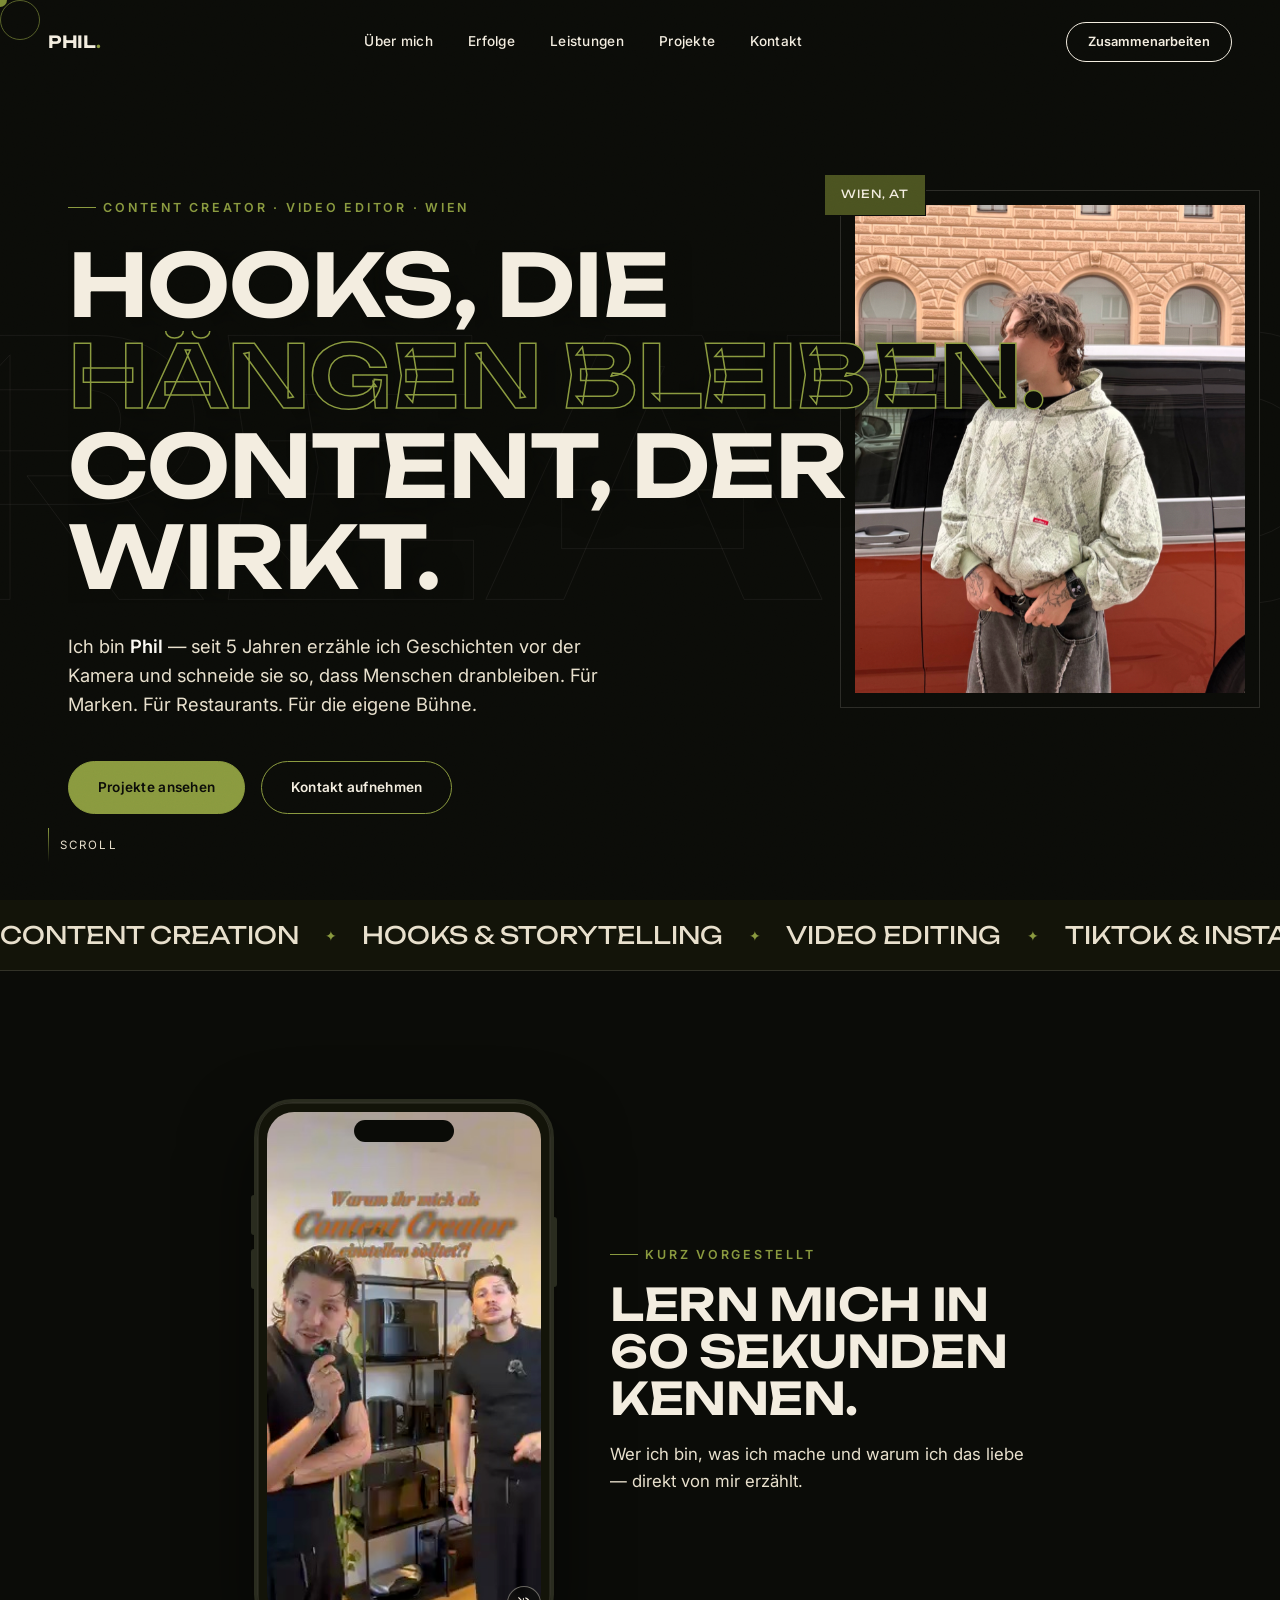
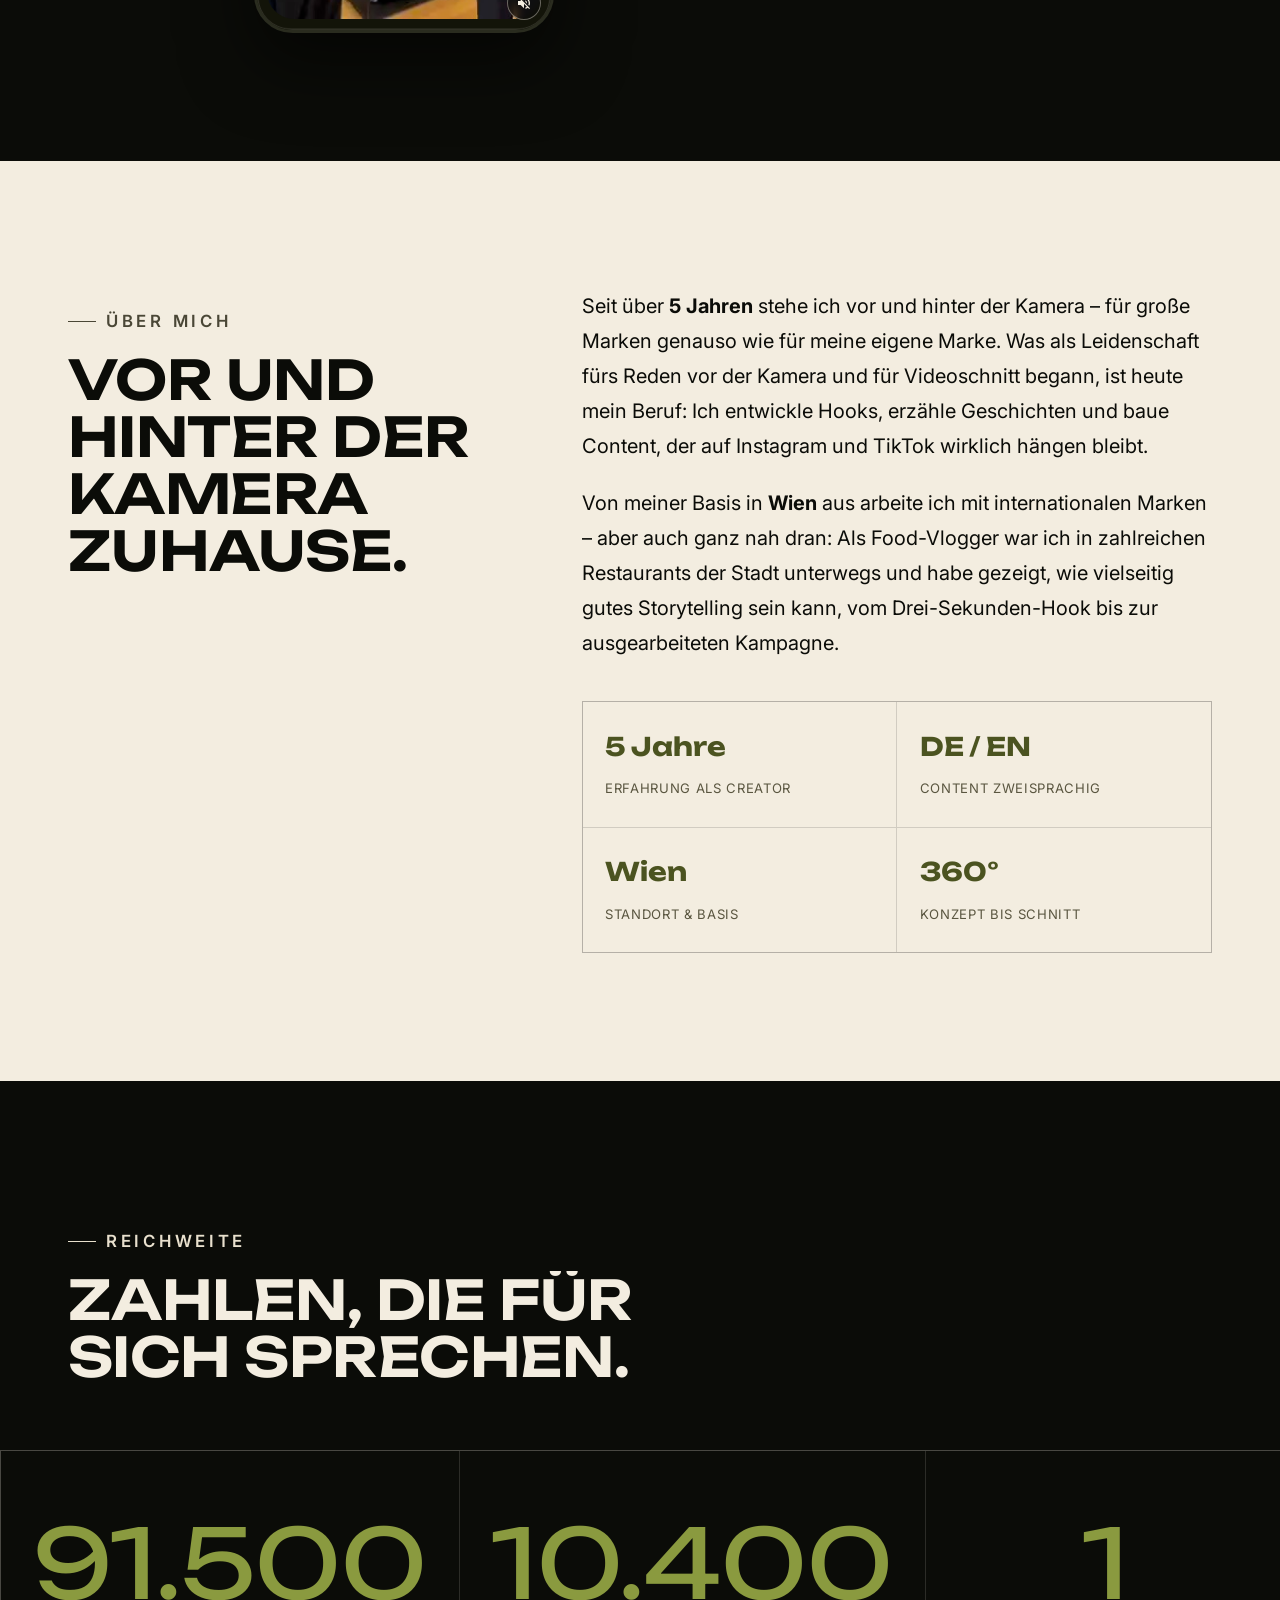
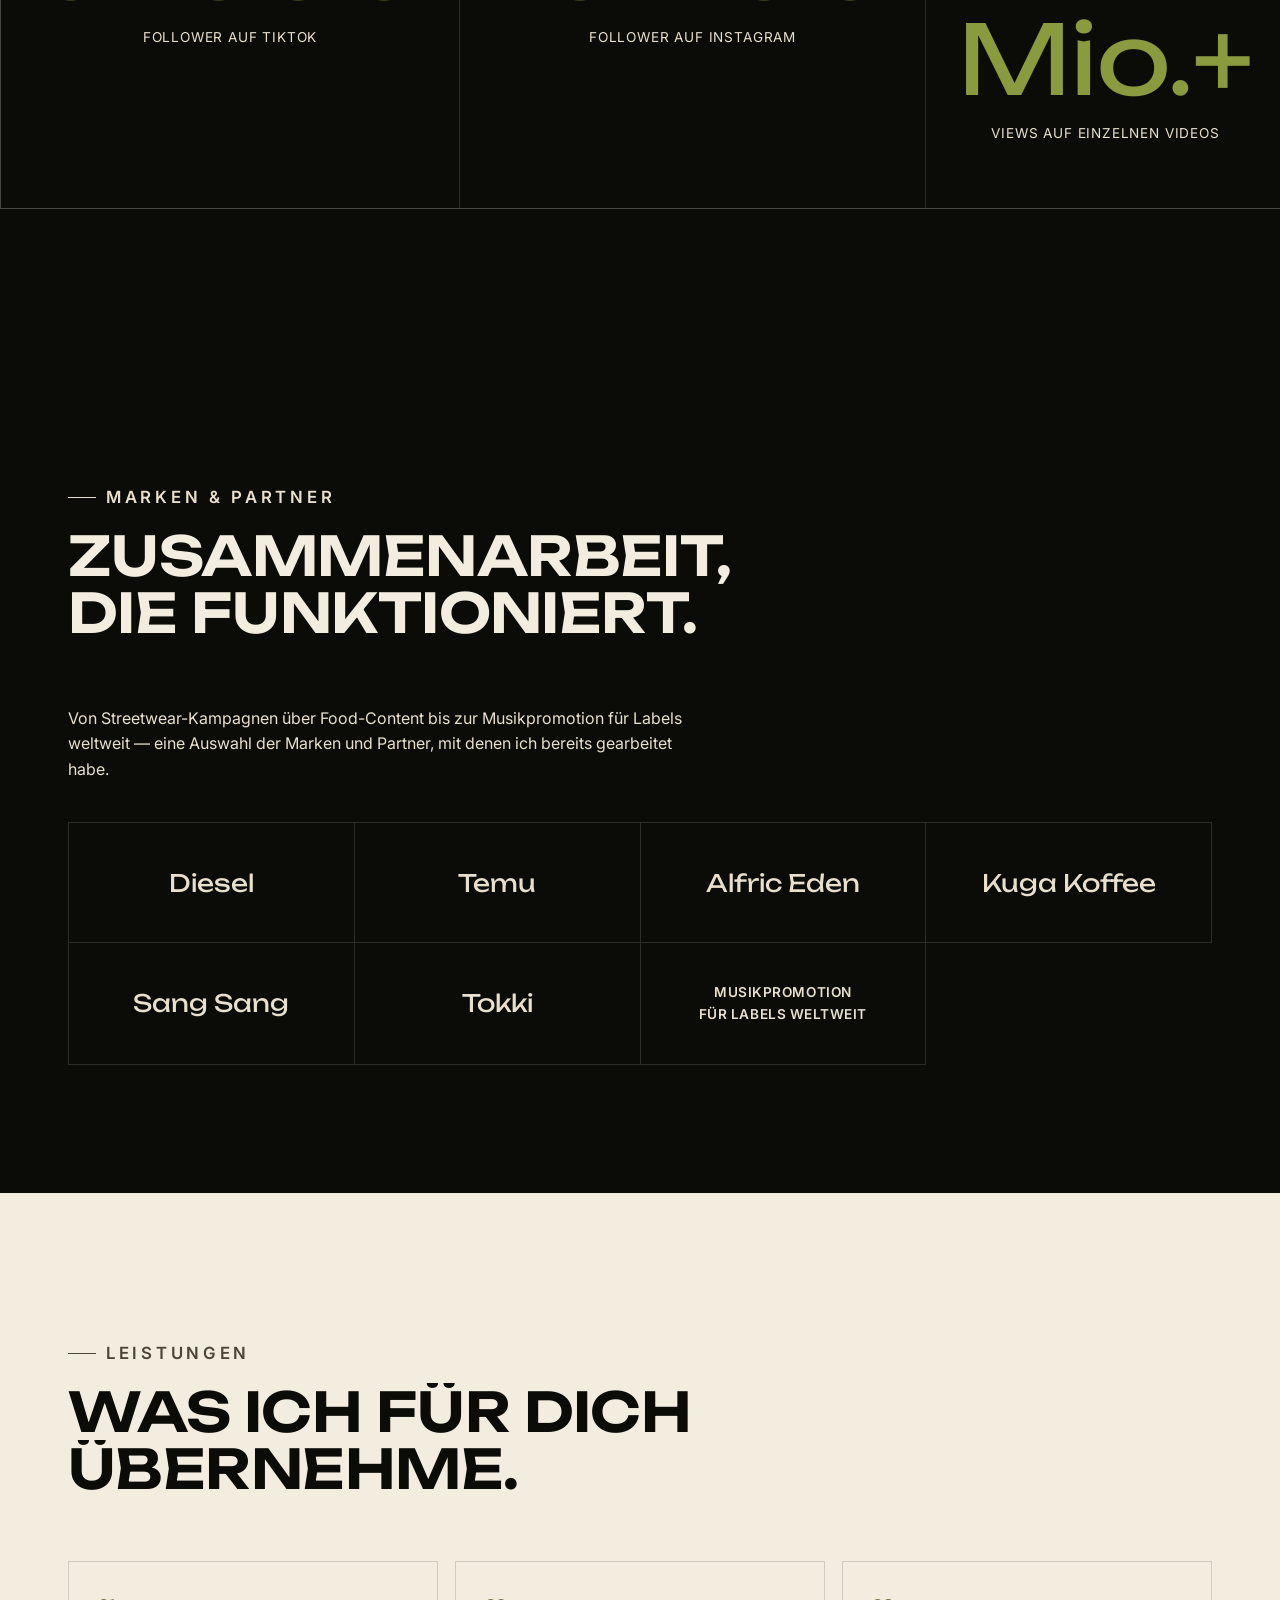
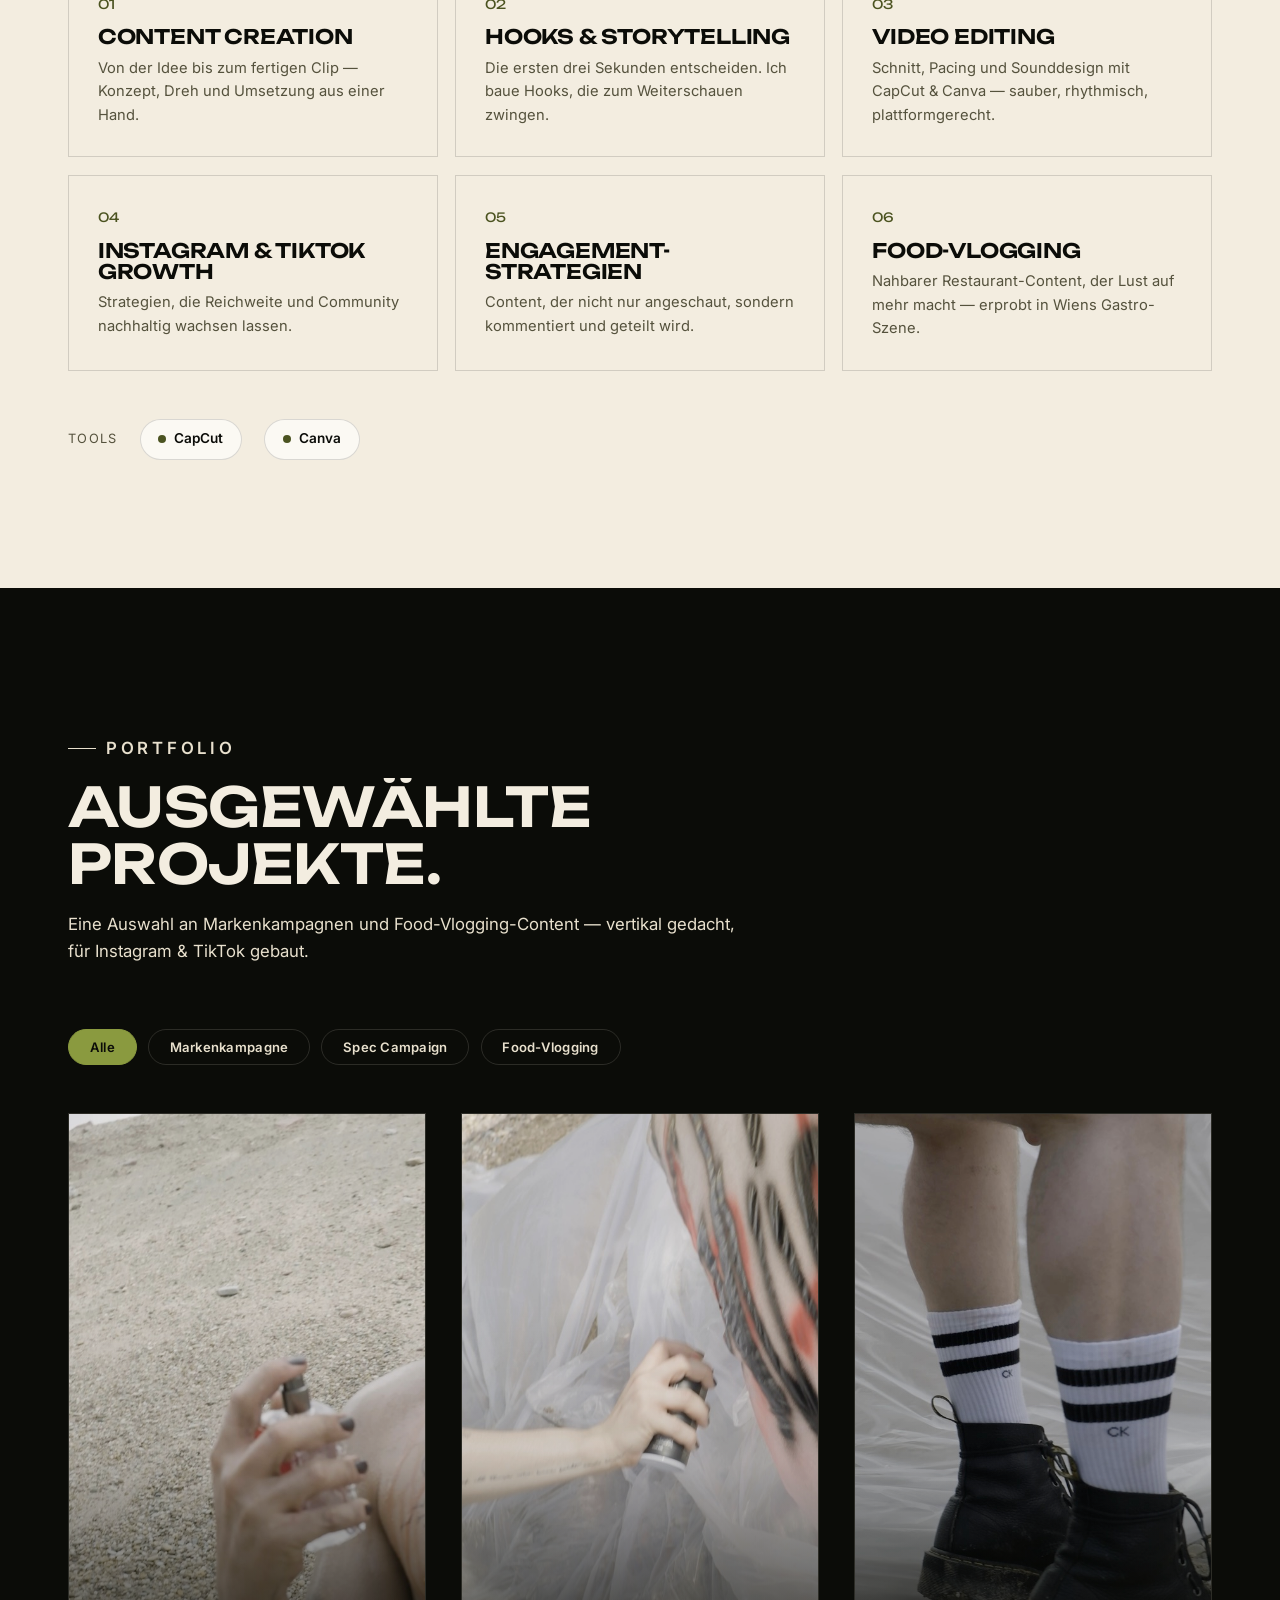
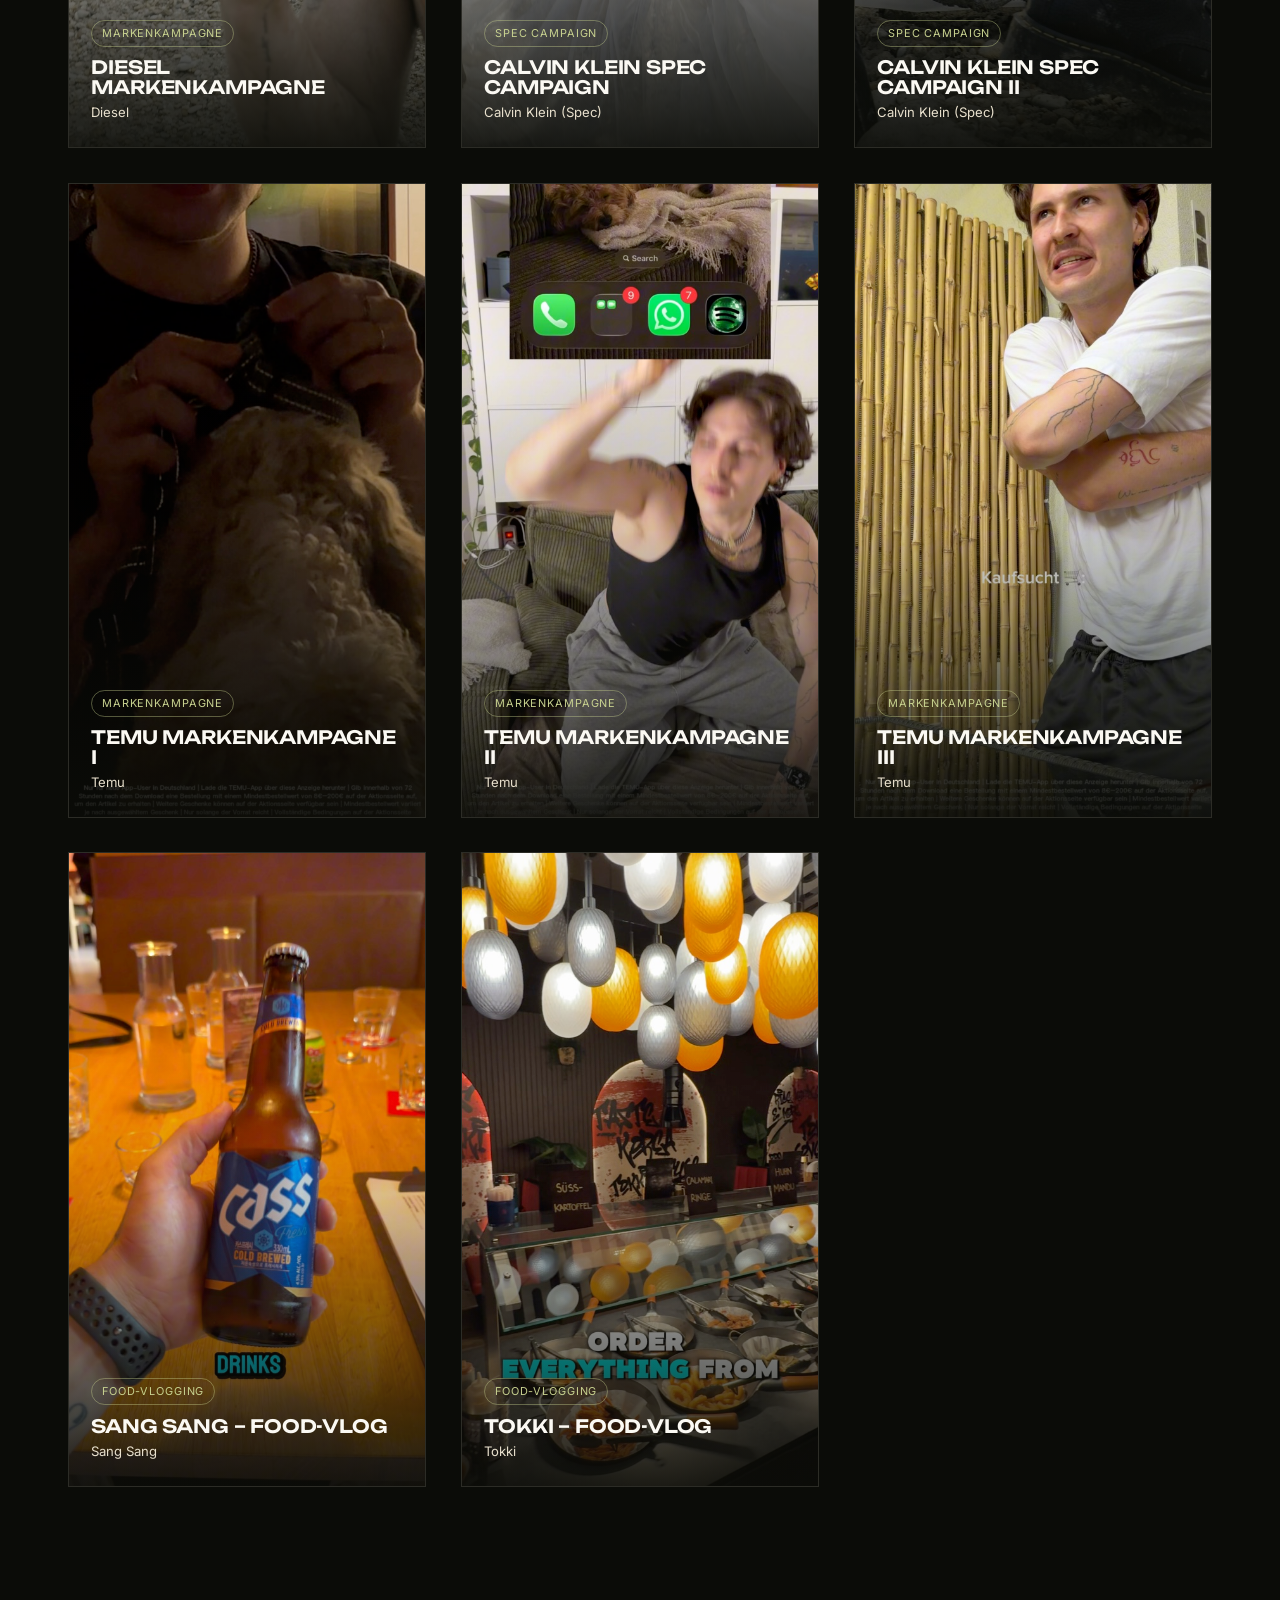
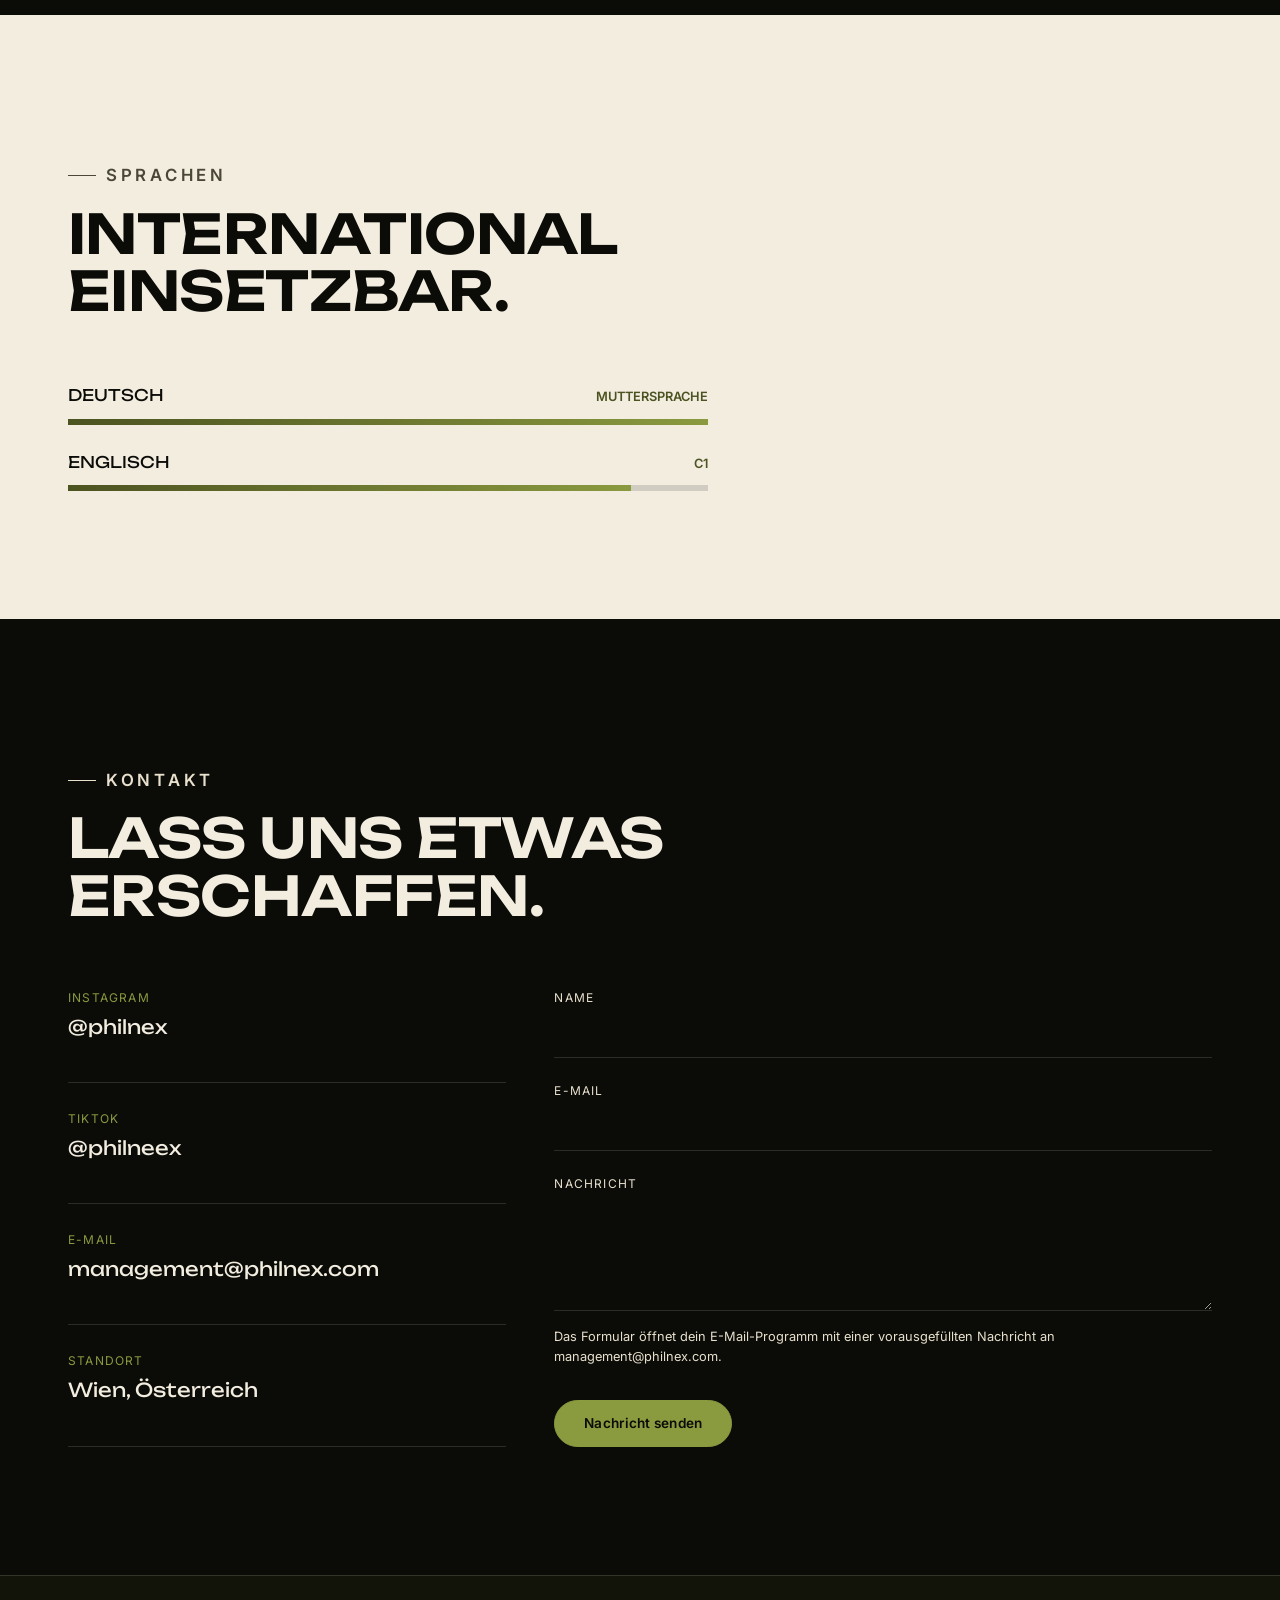
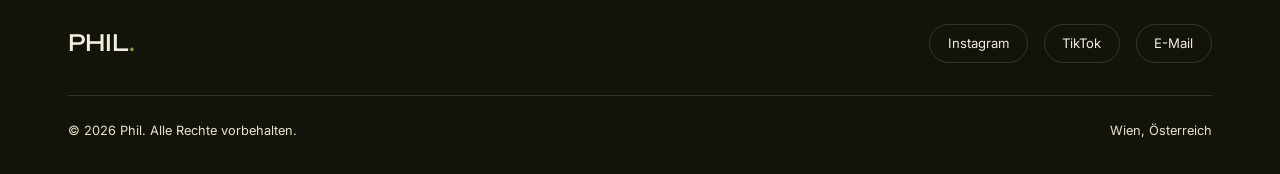
==== commit 9e088934: "Add intro video with iPhone mockup, hero overlap layout, site-wide animations - Add Phil intro video" ====
--- a/index.html
+++ b/index.html
@@ -19,6 +19,7 @@
 <div class="grain" aria-hidden="true"></div>
 <div class="cursor" aria-hidden="true"></div>
 <div class="cursor--ring" aria-hidden="true"></div>
+<div class="scroll-progress" id="scrollProgress" aria-hidden="true"></div>
 
 <nav class="nav" id="nav">
   <a href="#top" class="nav__logo">PHIL<span>.</span></a>
@@ -49,6 +50,12 @@
 <header class="hero" id="top" data-nav-theme="dark">
   <div class="hero__bg-word" aria-hidden="true">CREATOR</div>
   <div class="container hero__grid">
+    <div class="hero__portrait">
+      <div class="hero__portrait-frame">
+        <img src="assets/perfil/philipp-portrait.jpg" alt="Portrait von Phil" width="900" height="1125">
+      </div>
+      <span class="hero__portrait-tag">Wien, AT</span>
+    </div>
     <div class="hero__content">
       <p class="eyebrow hero__eyebrow">Content Creator · Video Editor · Wien</p>
       <h1 class="hero__title">
@@ -64,18 +71,68 @@
         <a href="#kontakt" class="btn btn--outline">Kontakt aufnehmen</a>
       </div>
     </div>
-    <div class="hero__portrait">
-      <div class="hero__portrait-frame">
-        <img src="assets/perfil/philipp-portrait.jpg" alt="Portrait von Phil" width="900" height="1200">
-      </div>
-      <span class="hero__portrait-tag">Wien, AT</span>
-    </div>
   </div>
   <div class="hero__scroll">
     <span class="hero__scroll-line"></span>
     Scroll
   </div>
 </header>
+
+<!-- MARQUEE -->
+<div class="marquee" aria-hidden="true">
+  <div class="marquee__track">
+    <span class="marquee__item">Content Creation</span><span class="marquee__dot">✦</span>
+    <span class="marquee__item">Hooks &amp; Storytelling</span><span class="marquee__dot">✦</span>
+    <span class="marquee__item">Video Editing</span><span class="marquee__dot">✦</span>
+    <span class="marquee__item">TikTok &amp; Instagram Growth</span><span class="marquee__dot">✦</span>
+    <span class="marquee__item">Food-Vlogging</span><span class="marquee__dot">✦</span>
+    <span class="marquee__item">Content Creation</span><span class="marquee__dot">✦</span>
+    <span class="marquee__item">Hooks &amp; Storytelling</span><span class="marquee__dot">✦</span>
+    <span class="marquee__item">Video Editing</span><span class="marquee__dot">✦</span>
+    <span class="marquee__item">TikTok &amp; Instagram Growth</span><span class="marquee__dot">✦</span>
+    <span class="marquee__item">Food-Vlogging</span><span class="marquee__dot">✦</span>
+  </div>
+</div>
+
+<!-- VORSTELLUNG (Intro-Video im iPhone-Mockup) -->
+<section id="vorstellung" data-nav-theme="dark">
+  <div class="container">
+    <div class="phone-intro">
+      <div class="phone-mockup reveal">
+        <div class="phone-mockup__frame">
+          <div class="phone-mockup__island"></div>
+          <div class="phone-mockup__flash" aria-hidden="true"></div>
+          <video
+            id="introVideo"
+            class="phone-mockup__video"
+            src="assets/perfil/phil-intro.mp4"
+            poster="assets/perfil/phil-intro-poster.jpg"
+            width="2160"
+            height="3840"
+            muted
+            loop
+            playsinline
+            autoplay
+            preload="auto"
+            aria-label="Vorstellungsvideo von Phil"
+          ></video>
+          <button class="hero__mute-toggle" id="muteToggle" type="button" aria-label="Ton einschalten" aria-pressed="false">
+            <svg class="icon-muted" viewBox="0 0 24 24" aria-hidden="true"><path d="M16.5 12c0-1.77-1.02-3.29-2.5-4.03v2.21l2.45 2.45c.03-.2.05-.42.05-.63zm2.5 0c0 .94-.2 1.82-.54 2.64l1.51 1.51C20.63 14.91 21 13.5 21 12c0-4.28-2.99-7.86-7-8.77v2.06c2.89.86 5 3.54 5 6.71zM4.27 3L3 4.27 7.73 9H3v6h4l5 5v-6.73l4.25 4.25c-.67.52-1.42.93-2.25 1.18v2.06a8.99 8.99 0 0 0 3.69-1.81L19.73 21 21 19.73l-9-9L4.27 3zM12 4L9.91 6.09 12 8.18V4z"/></svg>
+            <svg class="icon-unmuted" viewBox="0 0 24 24" aria-hidden="true"><path d="M3 9v6h4l5 5V4L7 9H3zm13.5 3c0-1.77-1.02-3.29-2.5-4.03v8.05c1.48-.73 2.5-2.26 2.5-4.02zM14 3.23v2.06c2.89.86 5 3.54 5 6.71s-2.11 5.85-5 6.71v2.06c4.01-.91 7-4.49 7-8.77s-2.99-7.86-7-8.77z"/></svg>
+          </button>
+        </div>
+        <div class="phone-mockup__button phone-mockup__button--power"></div>
+        <div class="phone-mockup__button phone-mockup__button--vol1"></div>
+        <div class="phone-mockup__button phone-mockup__button--vol2"></div>
+      </div>
+      <div class="phone-intro__text reveal">
+        <p class="eyebrow">Kurz vorgestellt</p>
+        <h2>Lern mich in 60 Sekunden kennen.</h2>
+        <p>Wer ich bin, was ich mache und warum ich das liebe — direkt von mir erzählt.</p>
+      </div>
+    </div>
+  </div>
+</section>
 
 <!-- ÜBER MICH -->
 <section id="ueber-mich" data-nav-theme="light" class="section--light">
--- a/css/style.css
+++ b/css/style.css
@@ -22,6 +22,7 @@
   --gutter: clamp(1.25rem, 5vw, 3rem);
 
   --ease: cubic-bezier(0.16, 1, 0.3, 1);
+  --ease-pop: cubic-bezier(0.34, 1.56, 0.64, 1);
 }
 
 /* -------------------------------------------------------------------------
@@ -35,6 +36,7 @@
 
 html {
   scroll-behavior: smooth;
+  overflow-x: hidden;
 }
 
 body {
@@ -190,6 +192,71 @@
 }
 
 /* -------------------------------------------------------------------------
+   Scroll progress bar
+   ------------------------------------------------------------------------- */
+.scroll-progress {
+  position: fixed;
+  top: 0;
+  left: 0;
+  height: 3px;
+  width: 0%;
+  background: linear-gradient(90deg, var(--c-military), var(--c-military-light) 60%, var(--c-military-pale));
+  z-index: 1001;
+  pointer-events: none;
+}
+
+/* -------------------------------------------------------------------------
+   Marquee
+   ------------------------------------------------------------------------- */
+.marquee {
+  overflow: hidden;
+  border-bottom: 1px solid var(--c-line);
+  background: var(--c-black-soft);
+  padding: 1rem 0;
+}
+
+.marquee__track {
+  display: flex;
+  align-items: center;
+  width: max-content;
+  gap: 1.6rem;
+  white-space: nowrap;
+  animation: marqueeScroll 26s linear infinite;
+}
+
+.marquee:hover .marquee__track {
+  animation-play-state: paused;
+}
+
+.marquee__item {
+  font-family: var(--font-display);
+  text-transform: uppercase;
+  font-size: clamp(1rem, 2.4vw, 1.5rem);
+  color: var(--c-cream-dim);
+  transition: color 0.3s var(--ease);
+}
+
+.marquee__item:hover {
+  color: var(--c-military-light);
+}
+
+.marquee__dot {
+  color: var(--c-military-light);
+  font-size: 0.9rem;
+}
+
+@keyframes marqueeScroll {
+  from { transform: translateX(0); }
+  to { transform: translateX(-50%); }
+}
+
+@media (prefers-reduced-motion: reduce) {
+  .marquee__track {
+    animation: none;
+  }
+}
+
+/* -------------------------------------------------------------------------
    Nav
    ------------------------------------------------------------------------- */
 .nav {
@@ -355,10 +422,16 @@
 .hero {
   position: relative;
   min-height: 100svh;
-  display: flex;
-  align-items: center;
-  padding-top: 6.5rem;
+  padding-top: 7.5rem;
   overflow: hidden;
+}
+
+@media (min-width: 760px) {
+  .hero {
+    display: flex;
+    align-items: center;
+    padding-top: 6.5rem;
+  }
 }
 
 .hero__bg-word {
@@ -380,24 +453,32 @@
 .hero__grid {
   position: relative;
   z-index: 1;
-  display: grid;
-  grid-template-columns: 1fr;
-  gap: 2.5rem;
-  align-items: center;
   width: 100%;
 }
 
 .hero__content {
-  order: 1;
+  position: relative;
+  z-index: 2;
+  width: 100%;
 }
 
 .hero__eyebrow {
   margin-bottom: 1.4rem;
+  opacity: 0;
+  transform: translateY(14px);
+  transition: opacity 0.7s var(--ease), transform 0.7s var(--ease);
+}
+
+.hero.is-ready .hero__eyebrow {
+  opacity: 1;
+  transform: translateY(0);
 }
 
 .hero__title {
-  font-size: clamp(2.6rem, 9vw, 5.4rem);
-  text-transform: uppercase;
+  font-size: clamp(2.3rem, 9vw, 5.4rem);
+  text-transform: uppercase;
+  overflow-wrap: break-word;
+  text-shadow: 0 2px 24px rgba(11, 12, 8, 0.75);
 }
 
 .hero__title .line {
@@ -407,6 +488,7 @@
 
 .hero__title .line span {
   display: inline-block;
+  max-width: 100%;
   transform: translateY(110%);
   transition: transform 0.9s var(--ease);
 }
@@ -430,6 +512,10 @@
   max-width: 34rem;
   font-size: clamp(1rem, 1.6vw, 1.15rem);
   color: var(--c-cream-dim);
+  opacity: 0;
+  transform: translateY(20px);
+  transition: opacity 0.8s var(--ease), transform 0.8s var(--ease);
+  transition-delay: 0.45s;
 }
 
 .hero__sub strong {
@@ -437,11 +523,25 @@
   font-weight: 600;
 }
 
+.hero.is-ready .hero__sub {
+  opacity: 1;
+  transform: translateY(0);
+}
+
 .hero__actions {
   margin-top: 2.6rem;
   display: flex;
   flex-wrap: wrap;
   gap: 1rem;
+  opacity: 0;
+  transform: translateY(20px);
+  transition: opacity 0.8s var(--ease), transform 0.8s var(--ease);
+  transition-delay: 0.58s;
+}
+
+.hero.is-ready .hero__actions {
+  opacity: 1;
+  transform: translateY(0);
 }
 
 .btn {
@@ -481,30 +581,92 @@
 }
 
 .hero__portrait {
-  order: 2;
-  position: relative;
-  max-width: 260px;
-  margin: 2.5rem auto 0;
+  position: absolute;
+  top: 0;
+  right: 0;
+  z-index: 1;
+  width: clamp(170px, 52vw, 420px);
+  opacity: 0;
+  transform: translateY(-24px) scale(1.04);
+  transition: opacity 1s var(--ease), transform 1s var(--ease);
+}
+
+.hero.is-ready .hero__portrait {
+  opacity: 1;
+  transform: translateY(0) scale(1);
 }
 
 .hero__portrait-frame {
   position: relative;
   border: 1px solid var(--c-line);
-  padding: 14px;
+  padding: 10px;
+  background: var(--c-black);
+}
+
+.hero__portrait-frame img,
+.hero__portrait-frame video {
+  width: 100%;
+  height: auto;
+  aspect-ratio: 4 / 5;
+  object-fit: cover;
+  will-change: transform;
 }
 
 .hero__portrait-frame img {
-  width: 100%;
-  aspect-ratio: 9 / 16;
-  object-fit: cover;
-  object-position: center 15%;
-  will-change: transform;
+  object-position: center 78%;
+}
+
+@media (min-width: 420px) {
+  .hero__portrait-frame {
+    padding: 14px;
+  }
+}
+
+.hero__mute-toggle {
+  position: absolute;
+  bottom: 10px;
+  right: 10px;
+  z-index: 2;
+  width: 34px;
+  height: 34px;
+  border-radius: 50%;
+  display: flex;
+  align-items: center;
+  justify-content: center;
+  background: rgba(11, 12, 8, 0.55);
+  backdrop-filter: blur(4px);
+  border: 1px solid rgba(243, 237, 224, 0.4);
+  color: var(--c-cream);
+  transition: border-color 0.3s var(--ease), background 0.3s var(--ease), transform 0.3s var(--ease);
+}
+
+.hero__mute-toggle:hover {
+  border-color: var(--c-military-light);
+  transform: scale(1.06);
+}
+
+.hero__mute-toggle svg {
+  width: 16px;
+  height: 16px;
+  fill: currentColor;
+}
+
+.hero__mute-toggle .icon-unmuted {
+  display: none;
+}
+
+.hero__mute-toggle.is-unmuted .icon-muted {
+  display: none;
+}
+
+.hero__mute-toggle.is-unmuted .icon-unmuted {
+  display: block;
 }
 
 .hero__portrait-tag {
   position: absolute;
-  top: -16px;
-  left: -16px;
+  bottom: -16px;
+  right: -16px;
   background: var(--c-military);
   color: var(--c-cream);
   font-family: var(--font-display);
@@ -515,10 +677,18 @@
   border: 1px solid var(--c-black);
 }
 
+@media (min-width: 760px) {
+  .hero__portrait-tag {
+    top: -16px;
+    left: -16px;
+    bottom: auto;
+    right: auto;
+  }
+}
+
 .hero__scroll {
-  position: absolute;
-  bottom: 2.2rem;
-  left: var(--gutter);
+  position: relative;
+  margin: 2.5rem 0 1.5rem var(--gutter);
   display: flex;
   align-items: center;
   gap: 0.7rem;
@@ -526,6 +696,15 @@
   letter-spacing: 0.18em;
   text-transform: uppercase;
   color: var(--c-cream-dim);
+}
+
+@media (min-width: 760px) {
+  .hero__scroll {
+    position: absolute;
+    top: calc(100svh - 4.5rem);
+    left: var(--gutter);
+    margin: 0;
+  }
 }
 
 .hero__scroll-line {
@@ -540,12 +719,184 @@
   50% { transform: scaleY(0.4); transform-origin: top; }
 }
 
+/* -------------------------------------------------------------------------
+   Vorstellung / iPhone-Mockup
+   ------------------------------------------------------------------------- */
+.phone-intro {
+  display: grid;
+  grid-template-columns: 1fr;
+  gap: 3rem;
+  align-items: center;
+  justify-items: center;
+  text-align: center;
+}
+
+.phone-intro__text {
+  max-width: 30rem;
+}
+
+.phone-intro__text h2 {
+  margin-top: 1rem;
+  font-size: clamp(1.8rem, 5vw, 2.8rem);
+  text-transform: uppercase;
+}
+
+.phone-intro__text p:last-child {
+  margin-top: 1.2rem;
+  color: var(--c-cream-dim);
+  font-size: 1.05rem;
+}
+
+.phone-mockup {
+  position: relative;
+  width: clamp(210px, 62vw, 300px);
+  transition: opacity 0.6s var(--ease-pop), transform 0.8s var(--ease-pop);
+}
+
+.phone-mockup.reveal {
+  opacity: 0;
+  transform: translateY(70px) scale(0.72) rotate(-3deg);
+}
+
+.phone-mockup.reveal.is-visible {
+  opacity: 1;
+  transform: translateY(0) scale(1) rotate(0deg);
+}
+
+.phone-mockup__frame {
+  position: relative;
+  aspect-ratio: 9 / 16;
+  background: var(--c-black-soft);
+  border: 3px solid #2a2c1f;
+  border-radius: 2.4rem;
+  padding: 10px;
+  overflow: hidden;
+  box-shadow: 0 30px 70px rgba(0, 0, 0, 0.55), inset 0 0 0 1px rgba(243, 237, 224, 0.06);
+}
+
+.phone-mockup__frame::after {
+  content: "";
+  position: absolute;
+  inset: 0;
+  border-radius: 2rem;
+  pointer-events: none;
+  box-shadow: inset 0 0 0 2px rgba(243, 237, 224, 0.08);
+  z-index: 5;
+}
+
+.phone-mockup__flash {
+  position: absolute;
+  inset: 10px;
+  border-radius: 1.7rem;
+  background: var(--c-military-pale);
+  opacity: 0;
+  z-index: 4;
+  pointer-events: none;
+}
+
+.phone-mockup.is-visible .phone-mockup__flash {
+  animation: screenFlash 1s ease-out 0.35s both;
+}
+
+@keyframes screenFlash {
+  0% { opacity: 0; }
+  8% { opacity: 0.85; }
+  22% { opacity: 0.1; }
+  32% { opacity: 0.5; }
+  45% { opacity: 0; }
+  100% { opacity: 0; }
+}
+
+.phone-mockup__island {
+  position: absolute;
+  top: 18px;
+  left: 50%;
+  transform: translateX(-50%);
+  width: 34%;
+  height: 22px;
+  background: #0a0b07;
+  border-radius: 999px;
+  z-index: 3;
+}
+
+.phone-mockup__video {
+  position: relative;
+  width: 100%;
+  height: 100%;
+  border-radius: 1.7rem;
+  object-fit: cover;
+  display: block;
+  background: var(--c-black);
+  opacity: 0;
+  transform: scaleY(0.015);
+  filter: brightness(3.5) saturate(0.2);
+}
+
+.phone-mockup.is-visible .phone-mockup__video {
+  animation: screenPowerOn 0.9s cubic-bezier(0.22, 0.9, 0.32, 1) 0.35s both;
+}
+
+@keyframes screenPowerOn {
+  0% { opacity: 1; transform: scaleY(0.015); filter: brightness(4) saturate(0); }
+  30% { opacity: 1; transform: scaleY(0.015); filter: brightness(4) saturate(0); }
+  55% { opacity: 1; transform: scaleY(1); filter: brightness(2.4) saturate(1.3); }
+  75% { filter: brightness(0.85) saturate(1); }
+  100% { opacity: 1; transform: scaleY(1); filter: brightness(1) saturate(1); }
+}
+
+@media (prefers-reduced-motion: reduce) {
+  .phone-mockup__video {
+    opacity: 1;
+    transform: none;
+    filter: none;
+  }
+  .phone-mockup.is-visible .phone-mockup__video,
+  .phone-mockup.is-visible .phone-mockup__flash {
+    animation: none;
+  }
+}
+
+.phone-mockup__button {
+  position: absolute;
+  background: #2a2c1f;
+}
+
+.phone-mockup__button--power {
+  right: -3px;
+  top: 22%;
+  width: 3px;
+  height: 70px;
+  border-radius: 0 3px 3px 0;
+}
+
+.phone-mockup__button--vol1,
+.phone-mockup__button--vol2 {
+  left: -3px;
+  width: 3px;
+  height: 40px;
+  border-radius: 3px 0 0 3px;
+}
+
+.phone-mockup__button--vol1 {
+  top: 18%;
+}
+
+.phone-mockup__button--vol2 {
+  top: 28%;
+}
+
 @media (min-width: 760px) {
-  .hero__grid {
-    grid-template-columns: 1.1fr 0.9fr;
-  }
-  .hero__content { order: 1; }
-  .hero__portrait { order: 2; margin: 0 0 0 auto; max-width: 380px; }
+  .phone-intro {
+    grid-template-columns: auto minmax(280px, 26rem);
+    justify-content: center;
+    gap: 3.5rem;
+    text-align: left;
+    justify-items: stretch;
+  }
+
+  .phone-intro__text {
+    max-width: 26rem;
+  }
 }
 
 /* -------------------------------------------------------------------------
@@ -553,24 +904,28 @@
    ------------------------------------------------------------------------- */
 .reveal {
   opacity: 0;
-  transform: translateY(36px);
-  transition: opacity 0.9s var(--ease), transform 0.9s var(--ease);
+  transform: translateY(36px) scale(0.97);
+  filter: blur(6px);
+  transition: opacity 0.9s var(--ease), transform 0.9s var(--ease), filter 0.9s var(--ease);
 }
 
 .reveal.is-visible {
   opacity: 1;
-  transform: translateY(0);
+  transform: translateY(0) scale(1);
+  filter: blur(0);
 }
 
 .reveal-stagger > * {
   opacity: 0;
-  transform: translateY(28px);
-  transition: opacity 0.7s var(--ease), transform 0.7s var(--ease);
+  transform: translateY(28px) scale(0.96);
+  filter: blur(5px);
+  transition: opacity 0.7s var(--ease), transform 0.7s var(--ease), filter 0.7s var(--ease);
 }
 
 .reveal-stagger.is-visible > * {
   opacity: 1;
-  transform: translateY(0);
+  transform: translateY(0) scale(1);
+  filter: blur(0);
 }
 
 .reveal-stagger.is-visible > *:nth-child(1) { transition-delay: 0.05s; }
@@ -594,6 +949,25 @@
   margin-top: 1rem;
   font-size: clamp(2rem, 5vw, 3.4rem);
   text-transform: uppercase;
+  overflow-wrap: break-word;
+}
+
+.split-word {
+  display: inline-block;
+  overflow: hidden;
+  vertical-align: top;
+  padding-bottom: 0.08em;
+  margin-bottom: -0.08em;
+}
+
+.split-word > span {
+  display: inline-block;
+  transform: translateY(115%);
+  transition: transform 0.7s var(--ease);
+}
+
+.reveal.is-visible .split-word > span {
+  transform: translateY(0);
 }
 
 .section-head p {
@@ -692,6 +1066,16 @@
   gap: 0.15em;
 }
 
+.stat.is-counting .stat__number {
+  animation: statPop 0.7s var(--ease-pop) both;
+}
+
+@keyframes statPop {
+  0% { transform: scale(0.5); opacity: 0; }
+  60% { transform: scale(1.12); opacity: 1; }
+  100% { transform: scale(1); }
+}
+
 .stat__suffix {
   font-size: 0.4em;
 }
@@ -724,6 +1108,15 @@
   grid-template-columns: repeat(2, 1fr);
   border-top: 1px solid var(--c-line);
   border-left: 1px solid var(--c-line);
+}
+
+.brand-wall.reveal-stagger > * {
+  transform: translateY(18px) scale(0.8) rotate(-4deg);
+  transition: opacity 0.6s var(--ease-pop), transform 0.6s var(--ease-pop), filter 0.6s var(--ease-pop), color 0.4s var(--ease), background-color 0.4s var(--ease);
+}
+
+.brand-wall.reveal-stagger.is-visible > * {
+  transform: translateY(0) scale(1) rotate(0deg);
 }
 
 .brand-wall__item {
@@ -918,9 +1311,12 @@
   display: grid;
   grid-template-columns: 1fr;
   gap: 2.2rem;
+  perspective: 1200px;
 }
 
 .project-card {
+  --mx: 50%;
+  --my: 50%;
   position: relative;
   border: 1px solid var(--c-line);
   overflow: hidden;
@@ -928,11 +1324,29 @@
   opacity: 0;
   transform: translateY(30px);
   transition: opacity 0.6s var(--ease), transform 0.6s var(--ease), border-color 0.4s var(--ease);
+  transform-style: preserve-3d;
+  will-change: transform;
 }
 
 .project-card.is-visible {
   opacity: 1;
   transform: translateY(0);
+}
+
+.project-card::before {
+  content: "";
+  position: absolute;
+  inset: 0;
+  z-index: 3;
+  background: radial-gradient(circle at var(--mx) var(--my), rgba(199, 209, 143, 0.55), transparent 55%);
+  opacity: 0;
+  mix-blend-mode: overlay;
+  transition: opacity 0.4s var(--ease);
+  pointer-events: none;
+}
+
+.project-card:hover::before {
+  opacity: 1;
 }
 
 .project-card__media {
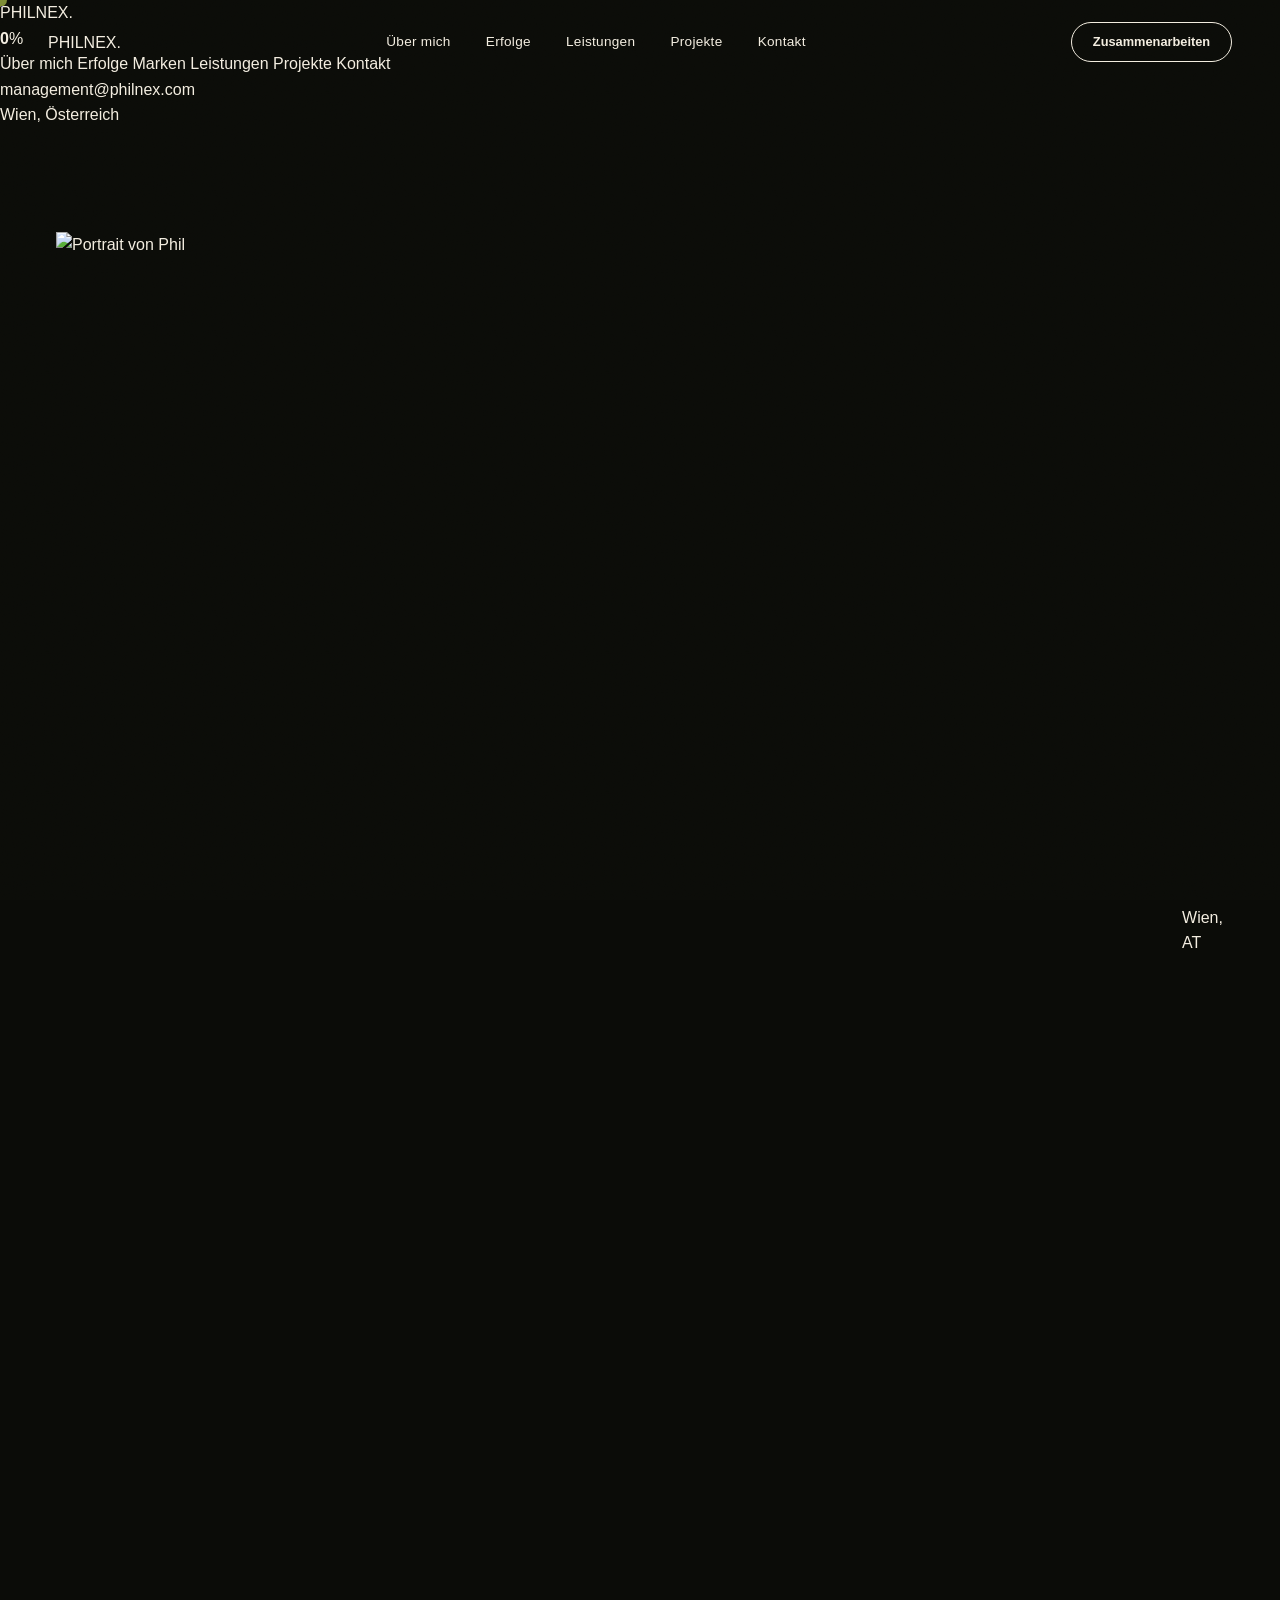
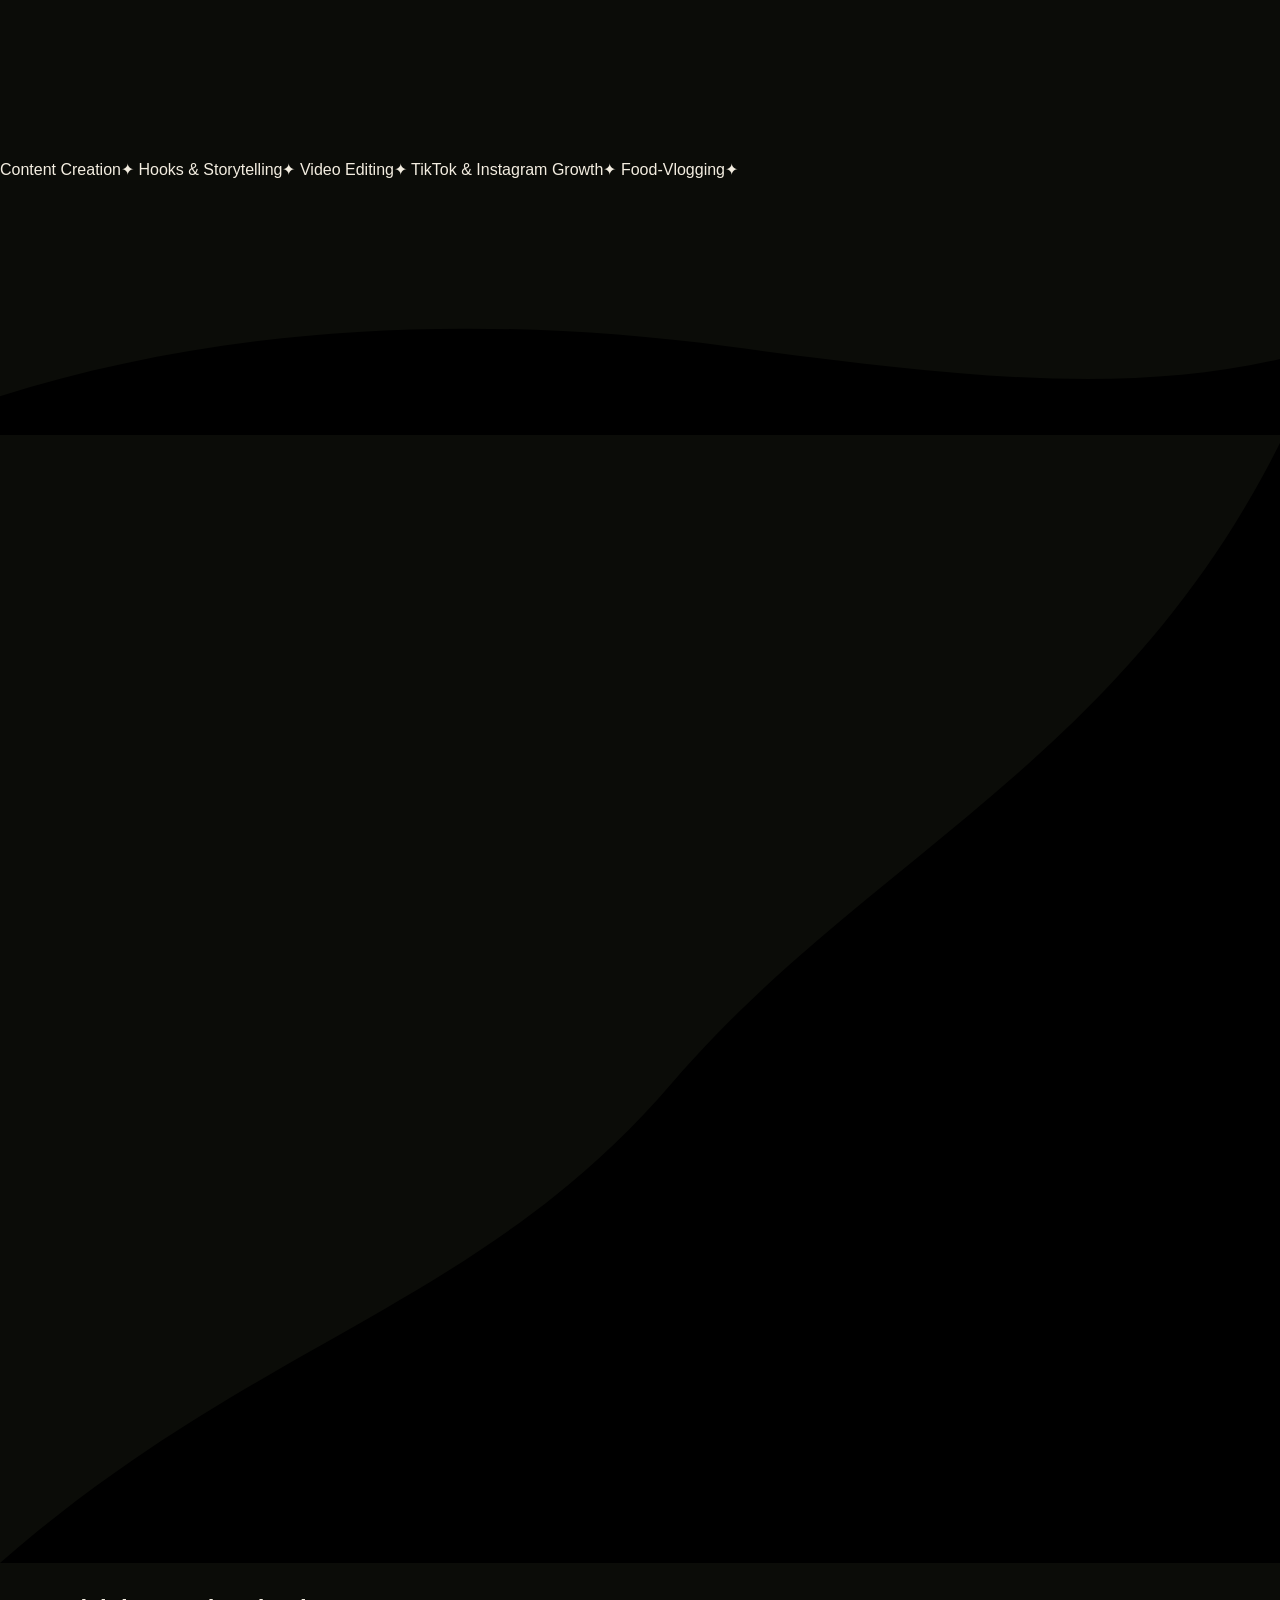
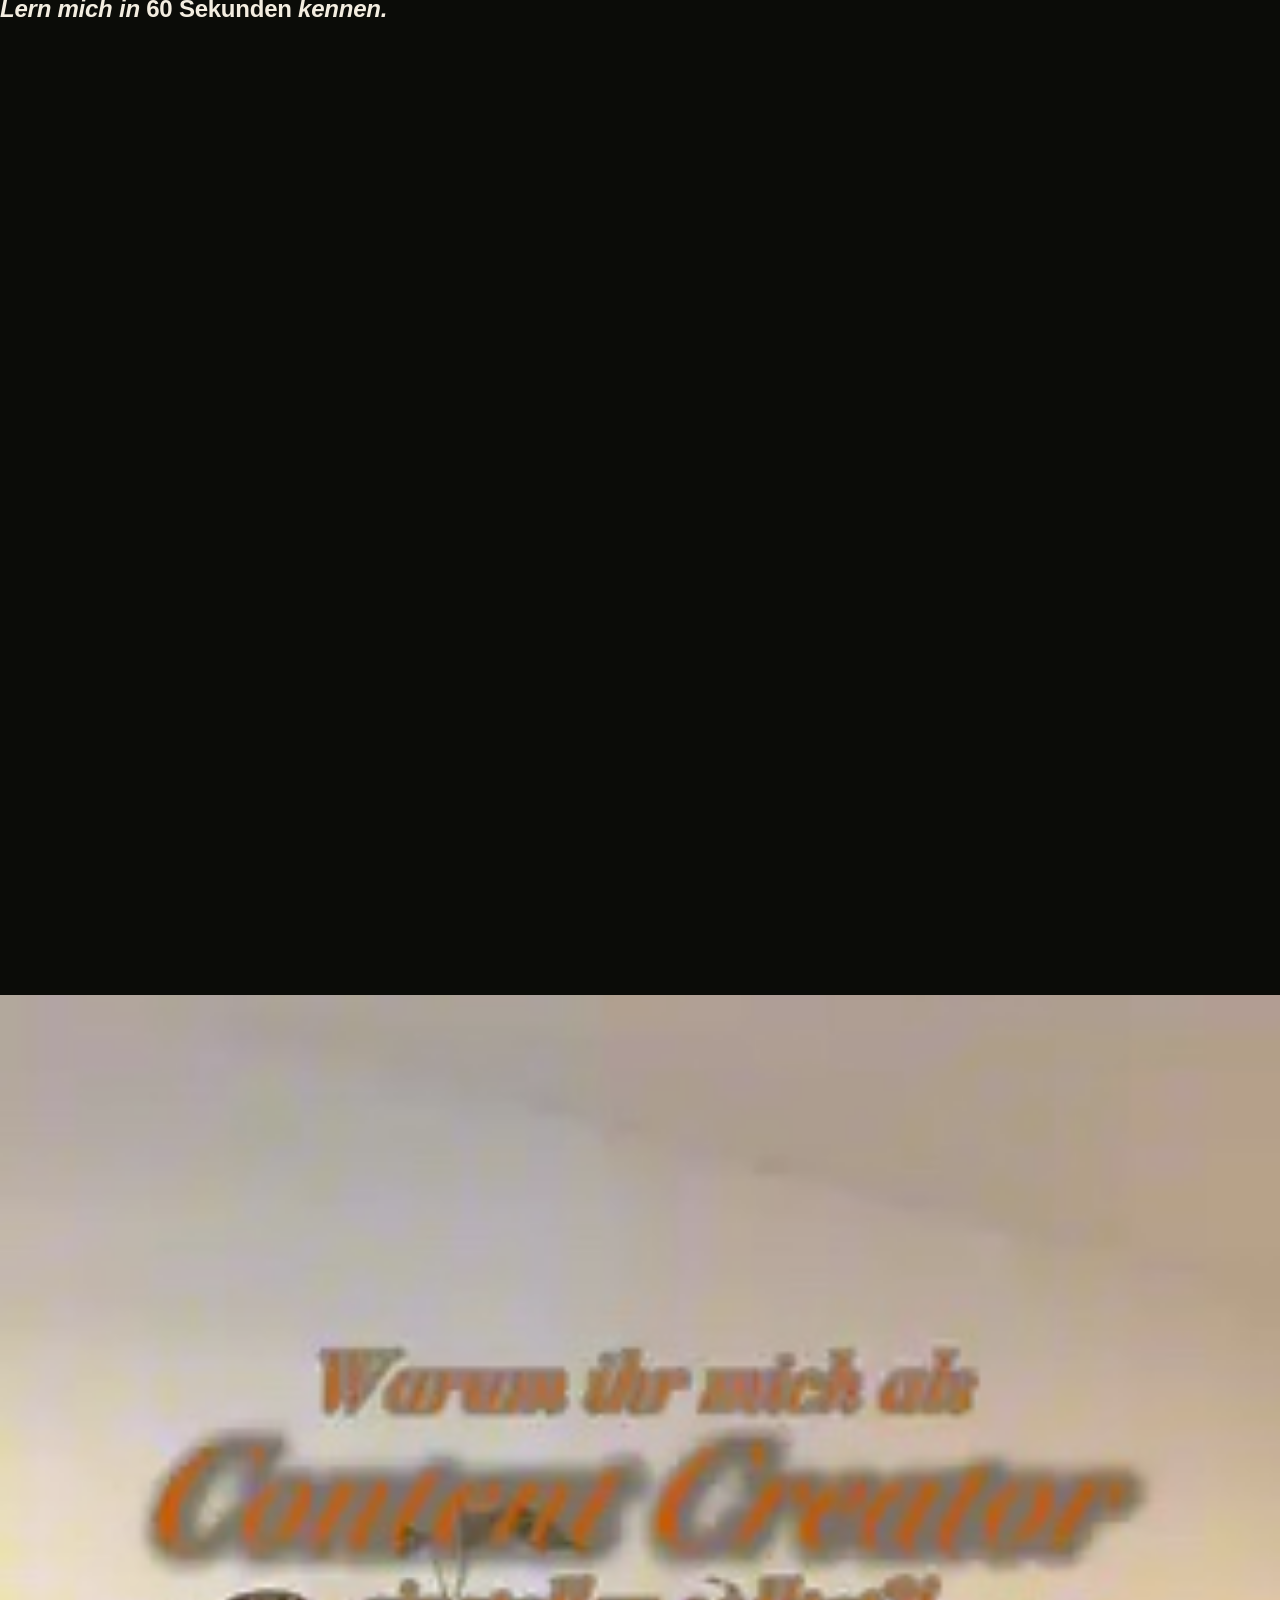
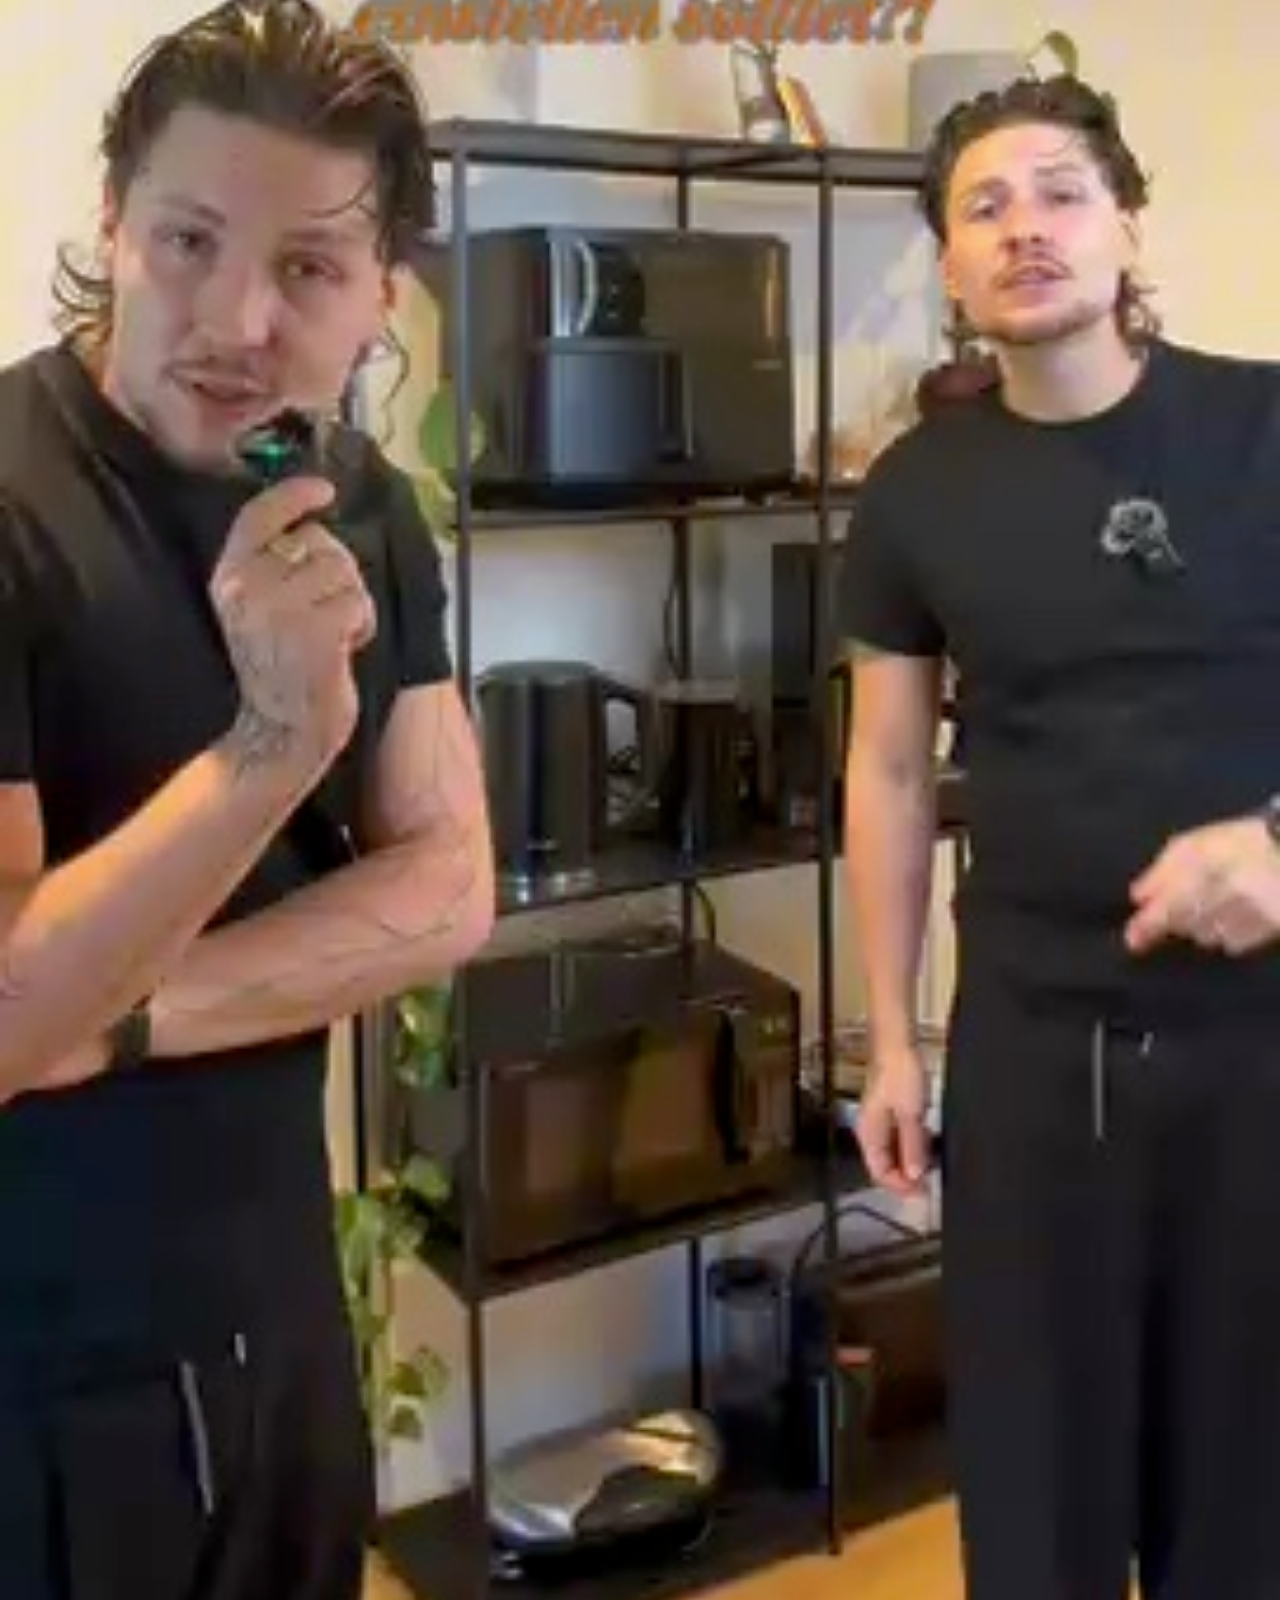
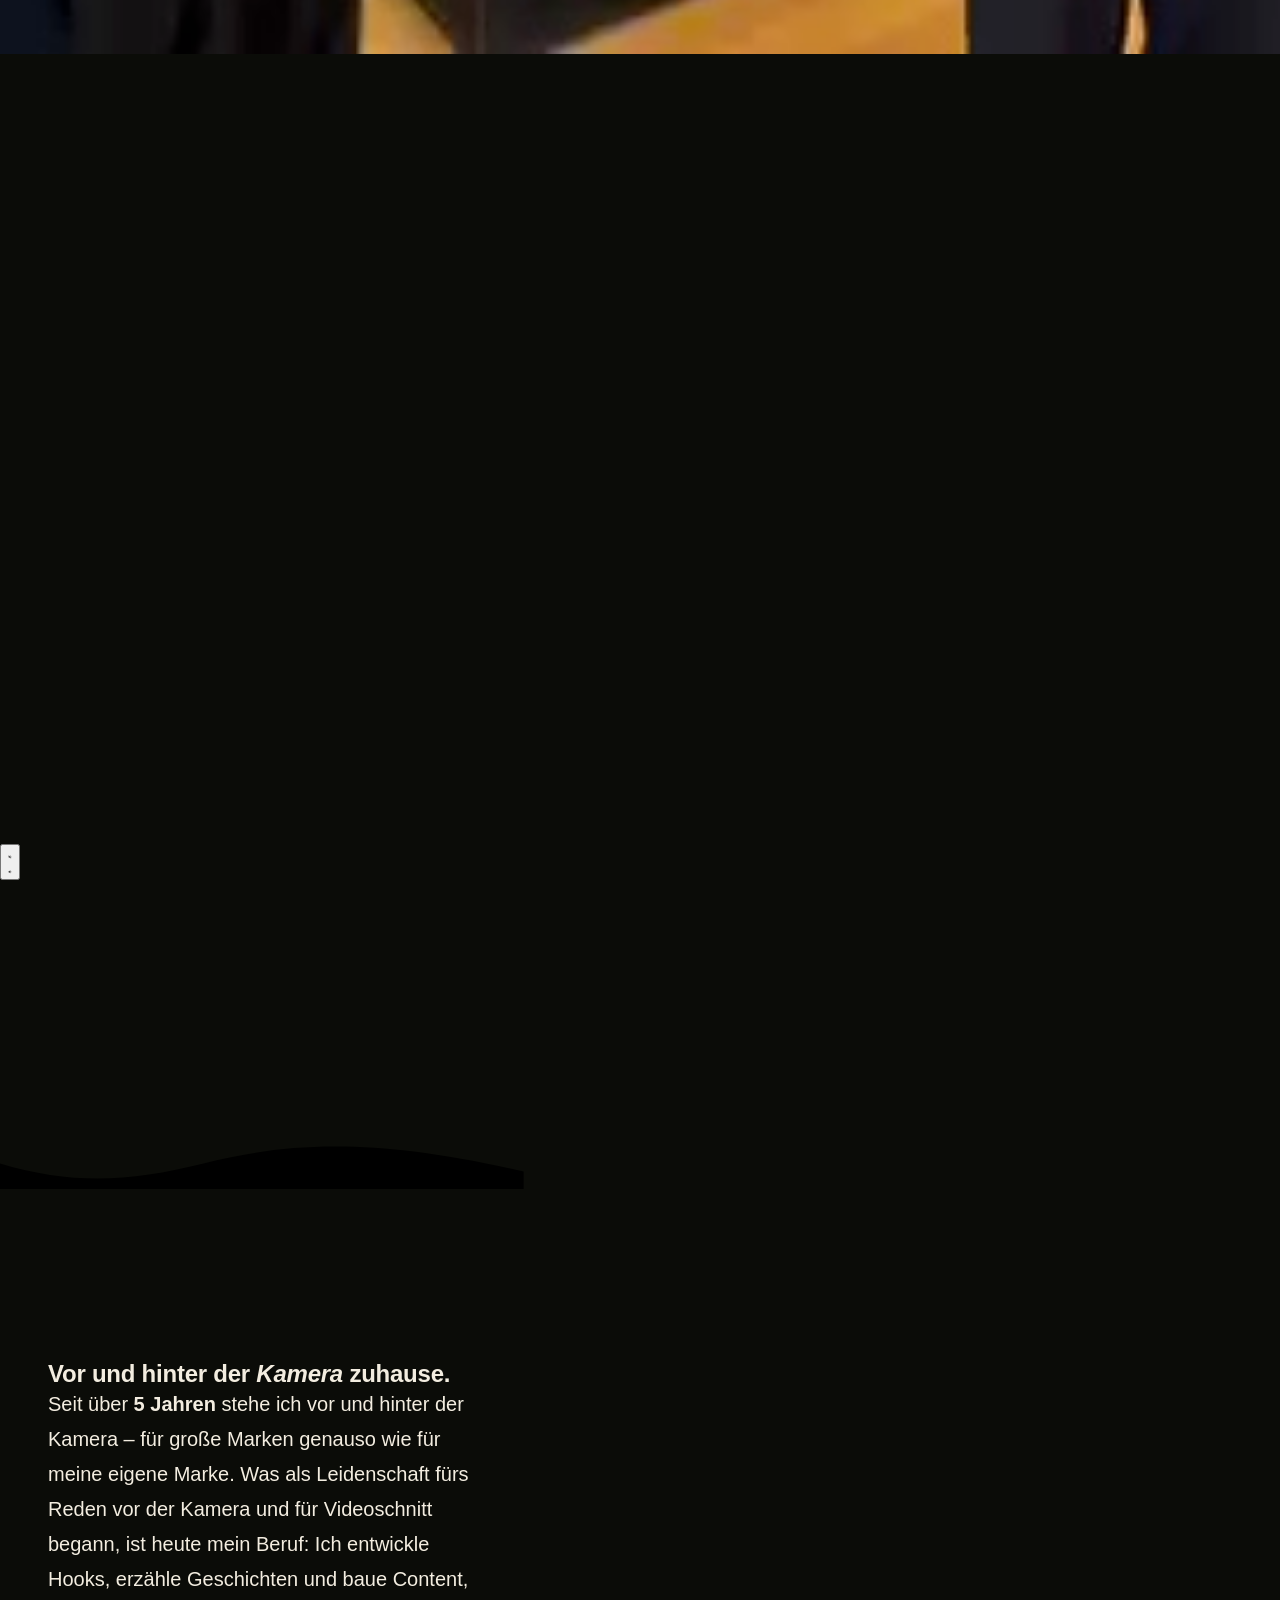
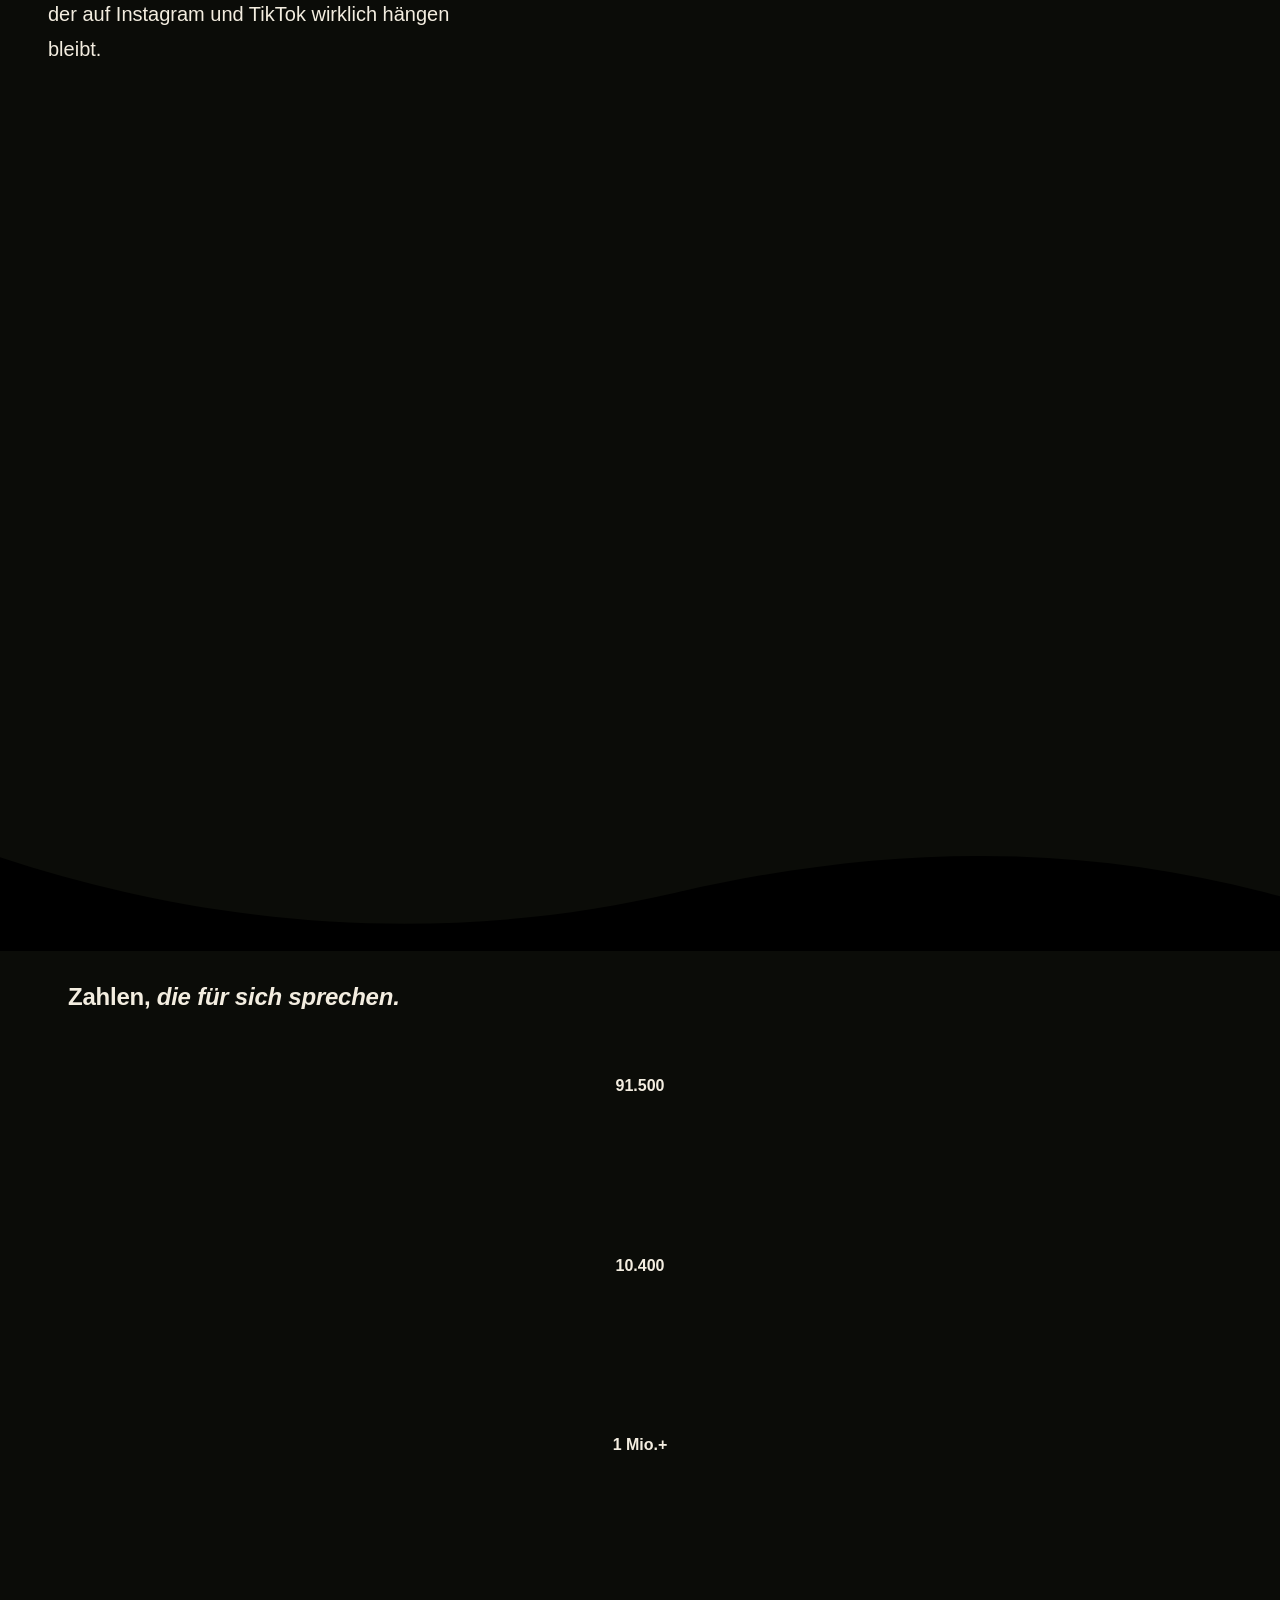
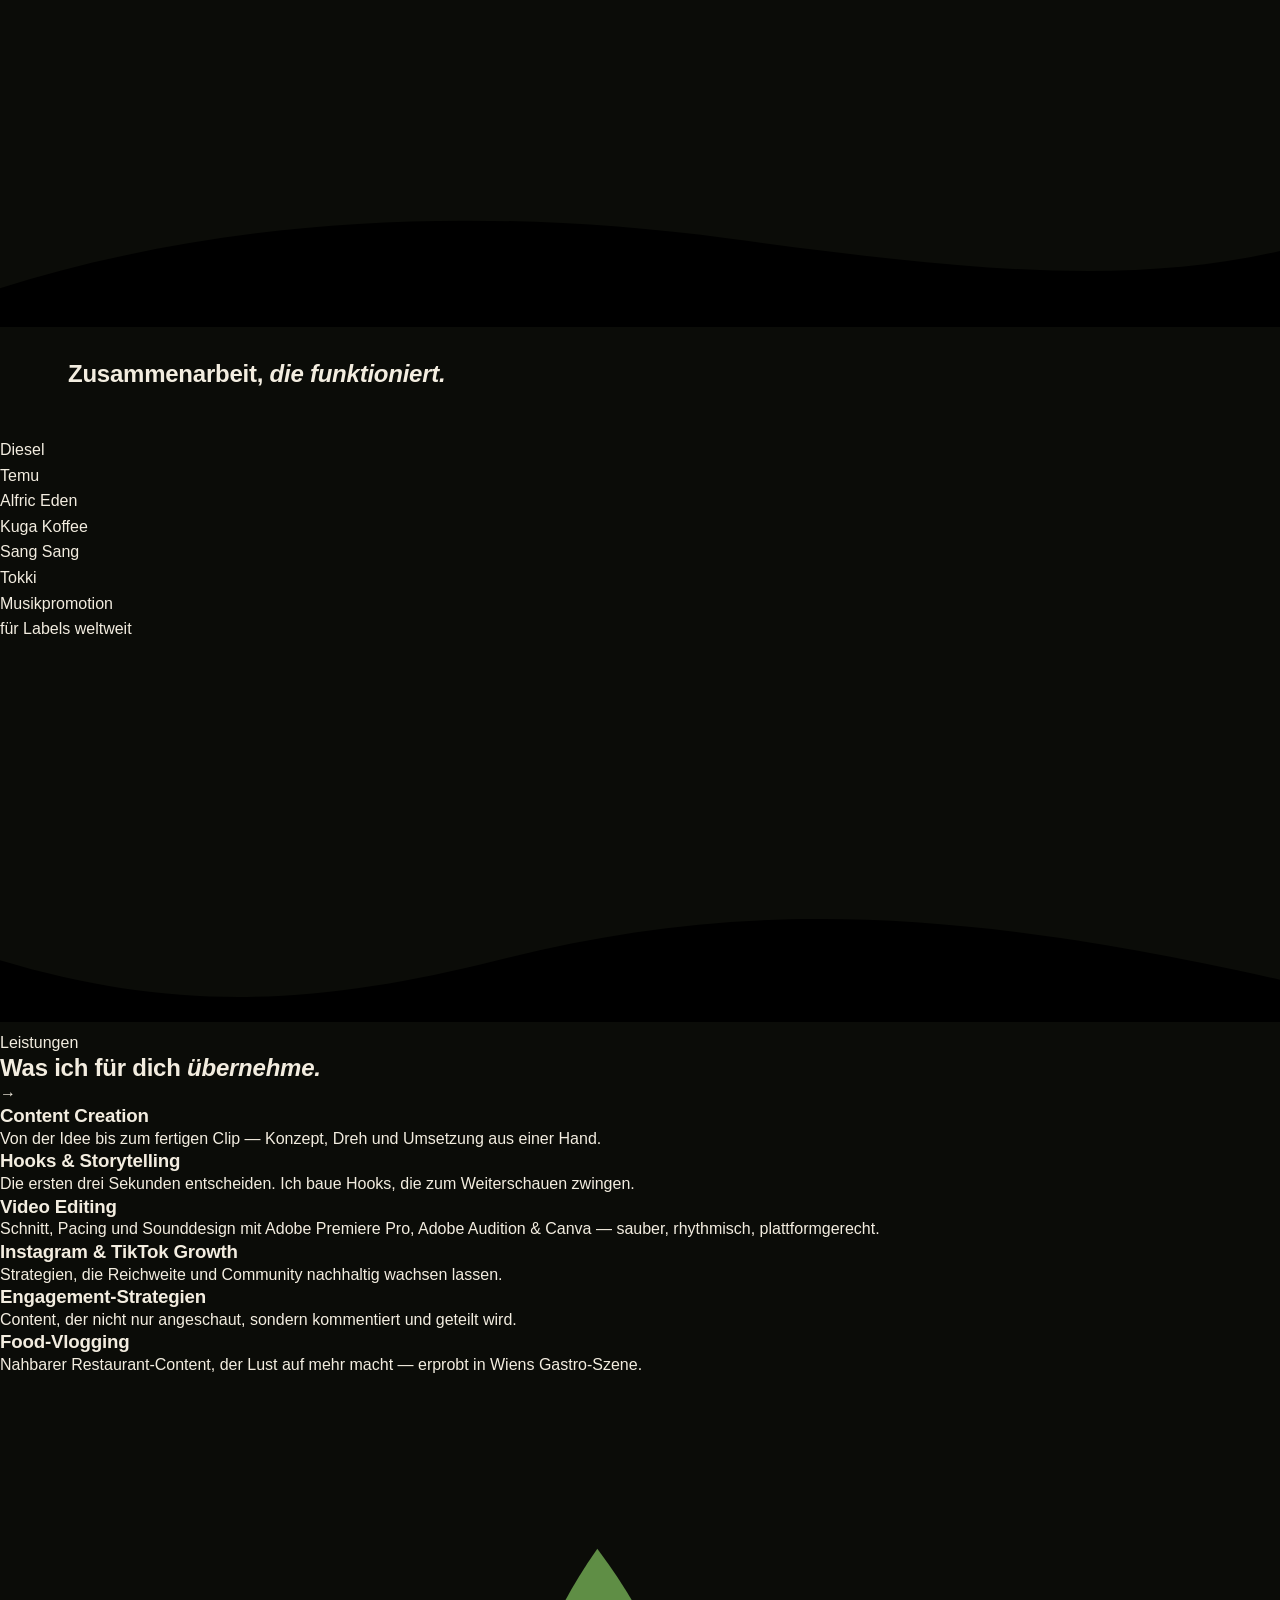
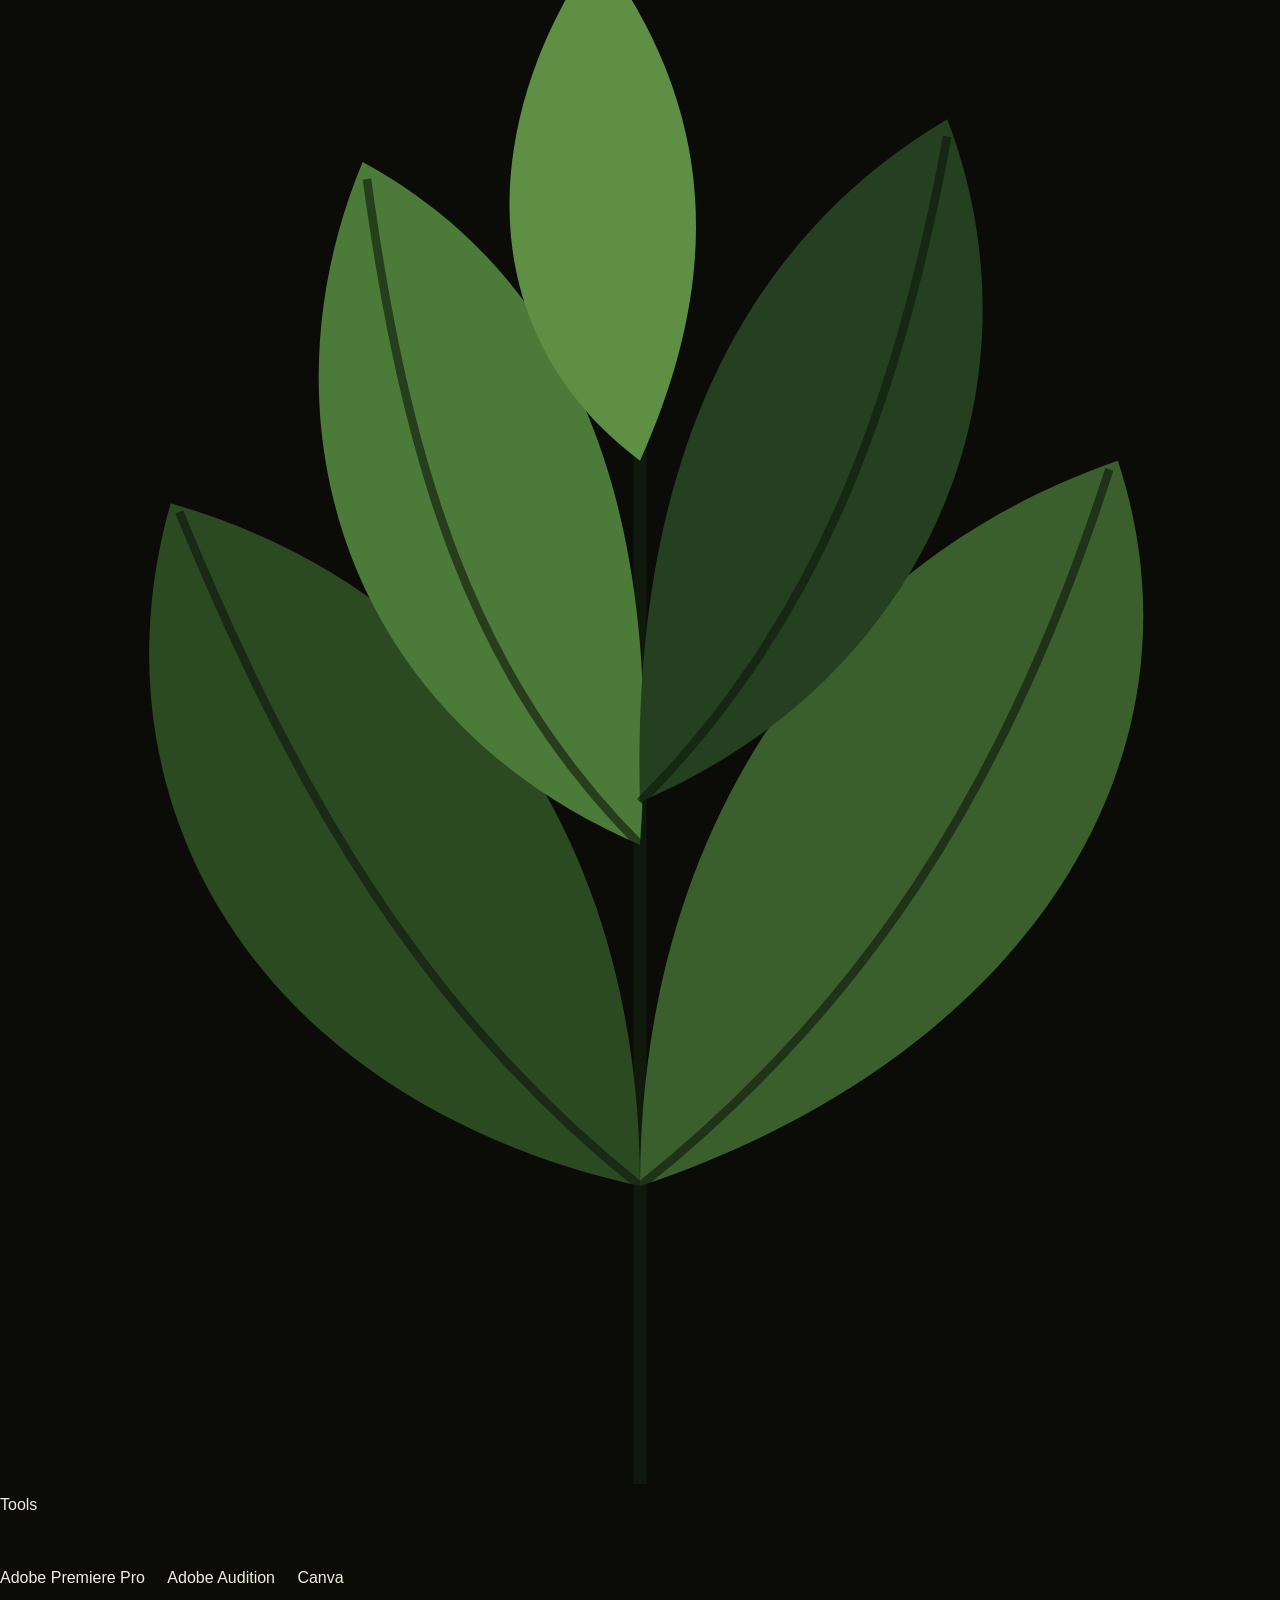
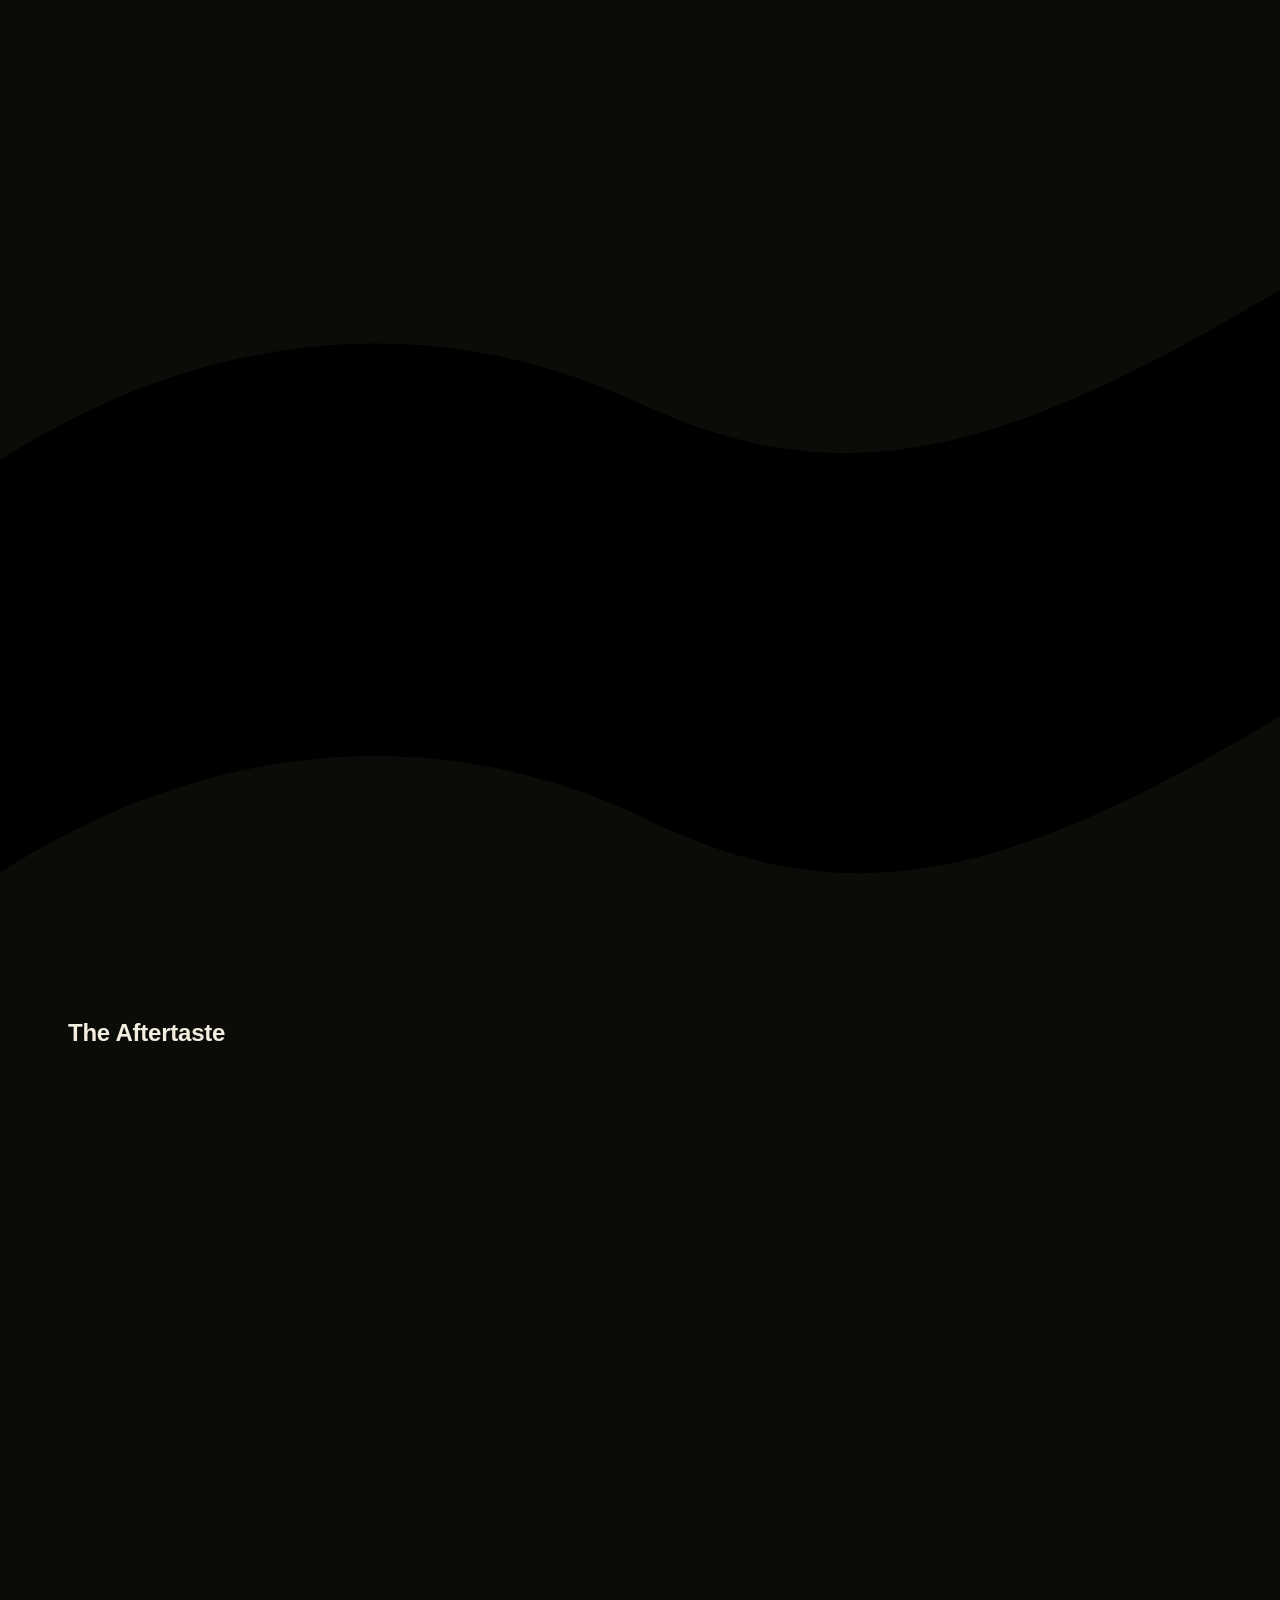
==== commit 5e24f40e: "Add files via upload NUEVA VERSION THE AFTERTASTE" ====
--- a/index.html
+++ b/index.html
@@ -1,28 +1,39 @@
 <!DOCTYPE html>
-<html lang="de">
+<html lang="de" class="is-loading">
 <head>
 <meta charset="UTF-8">
 <meta name="viewport" content="width=device-width, initial-scale=1, viewport-fit=cover">
 <title>Phil — Content Creator &amp; Video Editor</title>
 <meta name="description" content="Phil ist Content Creator &amp; Video Editor aus Wien. 5 Jahre Erfahrung mit Hooks, Storytelling und Video-Content für Marken auf Instagram &amp; TikTok.">
+<meta name="theme-color" content="#111813">
 <meta property="og:title" content="Phil — Content Creator & Video Editor">
 <meta property="og:description" content="Content Creator &amp; Video Editor aus Wien. Hooks, Storytelling und Video-Content, der hängen bleibt.">
 <meta property="og:type" content="website">
-<link rel="icon" href="data:image/svg+xml,%3Csvg xmlns='http://www.w3.org/2000/svg' viewBox='0 0 64 64'%3E%3Crect width='64' height='64' fill='%230b0c08'/%3E%3Ctext x='32' y='42' font-family='Georgia,serif' font-size='28' font-weight='700' fill='%238a9a3f' text-anchor='middle'%3EPT%3C/text%3E%3C/svg%3E">
+<link rel="icon" href="data:image/svg+xml,%3Csvg xmlns='http://www.w3.org/2000/svg' viewBox='0 0 64 64'%3E%3Crect width='64' height='64' fill='%23111813'/%3E%3Ctext x='30' y='45' font-family='Georgia,serif' font-size='40' fill='%23DCD5C6' text-anchor='middle'%3EP%3C/text%3E%3Ccircle cx='47' cy='44' r='4.5' fill='%23FF7132'/%3E%3C/svg%3E">
+<script>
+  document.documentElement.classList.add('js');
+  setTimeout(function () { if (!window.__ready) document.documentElement.classList.add('force-show'); }, 7000);
+</script>
 <link rel="preconnect" href="https://fonts.googleapis.com">
 <link rel="preconnect" href="https://fonts.gstatic.com" crossorigin>
-<link href="https://fonts.googleapis.com/css2?family=Unbounded:wght@400;500;600;700;800&family=Inter:wght@400;500;600;700&display=swap" rel="stylesheet">
+<link href="https://fonts.googleapis.com/css2?family=Fraunces:ital,opsz,wght,SOFT,WONK@1,9..144,400..700,100,1&family=Instrument+Serif:ital@0;1&family=Jost:wght@300;400;500;600&display=swap" rel="stylesheet">
 <link rel="stylesheet" href="css/style.css">
 </head>
 <body>
 
+<!-- Preloader -->
+<div class="loader" id="loader" aria-hidden="true">
+  <div class="loader__word"><span>P</span><span>H</span><span>I</span><span>L</span><span>N</span><span>E</span><span>X</span><span class="loader__dot">.</span></div>
+  <div class="loader__count"><b id="loaderCount">0</b>%</div>
+</div>
+
 <div class="grain" aria-hidden="true"></div>
-<div class="cursor" aria-hidden="true"></div>
-<div class="cursor--ring" aria-hidden="true"></div>
-<div class="scroll-progress" id="scrollProgress" aria-hidden="true"></div>
-
-<nav class="nav" id="nav">
-  <a href="#top" class="nav__logo">PHIL<span>.</span></a>
+<div class="cursor" id="cursor" aria-hidden="true"><span class="cursor__label" id="cursorLabel"></span></div>
+<div class="progress" id="progress" aria-hidden="true"></div>
+
+<!-- Navigation -->
+<header class="nav" id="nav">
+  <a class="nav__brand" href="#top" aria-label="PHILNEX – nach oben">PHILNEX<span>.</span></a>
   <ul class="nav__links">
     <li><a href="#ueber-mich">Über mich</a></li>
     <li><a href="#erfolge">Erfolge</a></li>
@@ -30,251 +41,361 @@
     <li><a href="#projekte">Projekte</a></li>
     <li><a href="#kontakt">Kontakt</a></li>
   </ul>
-  <a href="#kontakt" class="nav__cta">Zusammenarbeiten</a>
-  <button class="nav__toggle" id="navToggle" aria-label="Menü öffnen">
-    <span></span><span></span><span></span>
+  <a class="nav__cta" href="#kontakt" data-magnetic>Zusammenarbeiten</a>
+  <button class="nav__toggle" id="menuBtn" type="button" aria-expanded="false" aria-controls="menu" aria-label="Menü öffnen">
+    <span></span><span></span>
   </button>
-</nav>
-
-<div class="mobile-menu" id="mobileMenu">
-  <a href="#ueber-mich" class="js-menu-link">Über mich</a>
-  <a href="#erfolge" class="js-menu-link">Erfolge</a>
-  <a href="#marken" class="js-menu-link">Marken</a>
-  <a href="#leistungen" class="js-menu-link">Leistungen</a>
-  <a href="#projekte" class="js-menu-link">Projekte</a>
-  <a href="#kontakt" class="js-menu-link">Kontakt</a>
-  <p class="mobile-menu__contact">management@philnex.com<br>Wien, Österreich</p>
+</header>
+
+<div class="menu" id="menu" aria-hidden="true">
+  <nav class="menu__list" aria-label="Hauptmenü">
+    <a href="#ueber-mich" data-menu-link="about"><span class="menu__dot"></span>Über mich</a>
+    <a href="#erfolge" data-menu-link="about2"><span class="menu__dot"></span>Erfolge</a>
+    <a href="#marken" data-menu-link="brands"><span class="menu__dot"></span>Marken</a>
+    <a href="#leistungen" data-menu-link="services"><span class="menu__dot"></span>Leistungen</a>
+    <a href="#projekte" data-menu-link="work"><span class="menu__dot"></span>Projekte</a>
+    <a href="#kontakt" data-menu-link="contact"><span class="menu__dot"></span>Kontakt</a>
+  </nav>
+  <p class="menu__contact">management@philnex.com<br>Wien, Österreich</p>
 </div>
 
-<!-- HERO -->
-<header class="hero" id="top" data-nav-theme="dark">
-  <div class="hero__bg-word" aria-hidden="true">CREATOR</div>
-  <div class="container hero__grid">
-    <div class="hero__portrait">
-      <div class="hero__portrait-frame">
-        <img src="assets/perfil/philipp-portrait.jpg" alt="Portrait von Phil" width="900" height="1125">
-      </div>
-      <span class="hero__portrait-tag">Wien, AT</span>
-    </div>
-    <div class="hero__content">
-      <p class="eyebrow hero__eyebrow">Content Creator · Video Editor · Wien</p>
-      <h1 class="hero__title">
-        <span class="line"><span>Hooks, die</span></span>
-        <span class="line"><span class="highlight">hängen bleiben.</span></span>
-        <span class="line"><span>Content, der wirkt.</span></span>
-      </h1>
-      <p class="hero__sub">
-        Ich bin <strong>Phil</strong> — seit 5 Jahren erzähle ich Geschichten vor der Kamera und schneide sie so, dass Menschen dranbleiben. Für Marken. Für Restaurants. Für die eigene Bühne.
-      </p>
-      <div class="hero__actions">
-        <a href="#projekte" class="btn btn--solid">Projekte ansehen</a>
-        <a href="#kontakt" class="btn btn--outline">Kontakt aufnehmen</a>
-      </div>
-    </div>
-  </div>
-  <div class="hero__scroll">
-    <span class="hero__scroll-line"></span>
-    Scroll
-  </div>
-</header>
-
-<!-- MARQUEE -->
-<div class="marquee" aria-hidden="true">
-  <div class="marquee__track">
-    <span class="marquee__item">Content Creation</span><span class="marquee__dot">✦</span>
-    <span class="marquee__item">Hooks &amp; Storytelling</span><span class="marquee__dot">✦</span>
-    <span class="marquee__item">Video Editing</span><span class="marquee__dot">✦</span>
-    <span class="marquee__item">TikTok &amp; Instagram Growth</span><span class="marquee__dot">✦</span>
-    <span class="marquee__item">Food-Vlogging</span><span class="marquee__dot">✦</span>
-    <span class="marquee__item">Content Creation</span><span class="marquee__dot">✦</span>
-    <span class="marquee__item">Hooks &amp; Storytelling</span><span class="marquee__dot">✦</span>
-    <span class="marquee__item">Video Editing</span><span class="marquee__dot">✦</span>
-    <span class="marquee__item">TikTok &amp; Instagram Growth</span><span class="marquee__dot">✦</span>
-    <span class="marquee__item">Food-Vlogging</span><span class="marquee__dot">✦</span>
+<main>
+
+<!-- ============ HERO ============ -->
+<section class="hero" id="top" data-theme="dark">
+  <div class="hero__layers" aria-hidden="true">
+    <svg class="hero__swoosh" viewBox="0 0 900 520" preserveAspectRatio="none"><path d="M0 520 L0 300 C140 190 300 170 450 250 C590 325 700 300 900 170 L900 520Z"/></svg>
+  </div>
+
+  <p class="hero__eyebrow label reveal-hero">Content Creator · Video Editor · Wien</p>
+
+  <div class="hero__photo" id="heroPhoto">
+    <div class="hero__orbit" aria-hidden="true">
+      <i class="o o1"></i><i class="o o2"><b></b></i><i class="o o3"></i>
+    </div>
+    <div class="hero__photo-in" data-speed="-.05">
+      <img src="assets/perfil/phil-hero.jpg" alt="Portrait von Phil" width="1126" height="1397" fetchpriority="high">
+    </div>
+  </div>
+  <span class="hero__tag reveal-hero">Wien, AT</span>
+
+  <canvas class="sculpt sculpt--hero" data-shape="0" data-pal="0" aria-hidden="true"></canvas>
+
+  <h1 class="hero__title">
+    <span class="mask"><span style="--i:0">Hooks, die</span></span>
+    <span class="mask"><span style="--i:1">hängen <em>bleiben.</em></span></span>
+    <span class="mask"><span style="--i:2"><i class="t-sans">Content, der</i> wirkt.</span></span>
+  </h1>
+
+  <div class="hero__foot">
+    <p class="hero__sub reveal-hero">Ich bin <strong>Phil</strong> — seit 5 Jahren erzähle ich Geschichten vor der Kamera und schneide sie so, dass Menschen dranbleiben. Für Marken. Für Restaurants. Für die eigene Bühne.</p>
+    <div class="hero__actions reveal-hero">
+      <a href="#projekte" class="btn btn--solid" data-magnetic>Projekte ansehen <span class="btn__arrow">↓</span></a>
+      <a href="#kontakt" class="btn btn--ghost" data-magnetic>Kontakt aufnehmen</a>
+    </div>
+  </div>
+
+  <a class="hero__cue reveal-hero" href="#vorstellung" id="cue">Scroll</a>
+</section>
+
+<!-- ============ MARQUEE ============ -->
+<div class="band" data-theme="orange" aria-hidden="true">
+  <div class="band__track" data-dir="-1">
+    <div class="band__group">
+      <span class="band__item">Content Creation</span><span class="band__star">✦</span>
+      <span class="band__item band__item--soft">Hooks &amp; Storytelling</span><span class="band__star">✦</span>
+      <span class="band__item">Video Editing</span><span class="band__star">✦</span>
+      <span class="band__item band__item--soft">TikTok &amp; Instagram Growth</span><span class="band__star">✦</span>
+      <span class="band__item">Food-Vlogging</span><span class="band__star">✦</span>
+    </div>
   </div>
 </div>
 
-<!-- VORSTELLUNG (Intro-Video im iPhone-Mockup) -->
-<section id="vorstellung" data-nav-theme="dark">
-  <div class="container">
-    <div class="phone-intro">
-      <div class="phone-mockup reveal">
-        <div class="phone-mockup__frame">
-          <div class="phone-mockup__island"></div>
-          <div class="phone-mockup__flash" aria-hidden="true"></div>
-          <video
-            id="introVideo"
-            class="phone-mockup__video"
-            src="assets/perfil/phil-intro.mp4"
-            poster="assets/perfil/phil-intro-poster.jpg"
-            width="2160"
-            height="3840"
-            muted
-            loop
-            playsinline
-            autoplay
-            preload="auto"
-            aria-label="Vorstellungsvideo von Phil"
-          ></video>
-          <button class="hero__mute-toggle" id="muteToggle" type="button" aria-label="Ton einschalten" aria-pressed="false">
-            <svg class="icon-muted" viewBox="0 0 24 24" aria-hidden="true"><path d="M16.5 12c0-1.77-1.02-3.29-2.5-4.03v2.21l2.45 2.45c.03-.2.05-.42.05-.63zm2.5 0c0 .94-.2 1.82-.54 2.64l1.51 1.51C20.63 14.91 21 13.5 21 12c0-4.28-2.99-7.86-7-8.77v2.06c2.89.86 5 3.54 5 6.71zM4.27 3L3 4.27 7.73 9H3v6h4l5 5v-6.73l4.25 4.25c-.67.52-1.42.93-2.25 1.18v2.06a8.99 8.99 0 0 0 3.69-1.81L19.73 21 21 19.73l-9-9L4.27 3zM12 4L9.91 6.09 12 8.18V4z"/></svg>
-            <svg class="icon-unmuted" viewBox="0 0 24 24" aria-hidden="true"><path d="M3 9v6h4l5 5V4L7 9H3zm13.5 3c0-1.77-1.02-3.29-2.5-4.03v8.05c1.48-.73 2.5-2.26 2.5-4.02zM14 3.23v2.06c2.89.86 5 3.54 5 6.71s-2.11 5.85-5 6.71v2.06c4.01-.91 7-4.49 7-8.77s-2.99-7.86-7-8.77z"/></svg>
-          </button>
-        </div>
-        <div class="phone-mockup__button phone-mockup__button--power"></div>
-        <div class="phone-mockup__button phone-mockup__button--vol1"></div>
-        <div class="phone-mockup__button phone-mockup__button--vol2"></div>
-      </div>
-      <div class="phone-intro__text reveal">
-        <p class="eyebrow">Kurz vorgestellt</p>
-        <h2>Lern mich in 60 Sekunden kennen.</h2>
-        <p>Wer ich bin, was ich mache und warum ich das liebe — direkt von mir erzählt.</p>
-      </div>
-    </div>
-  </div>
-</section>
-
-<!-- ÜBER MICH -->
-<section id="ueber-mich" data-nav-theme="light" class="section--light">
-  <div class="container">
-    <div class="about">
-      <div class="section-head reveal">
-        <p class="eyebrow">Über mich</p>
-        <h2>Vor und hinter der Kamera zuhause.</h2>
-      </div>
-      <div class="about__text reveal">
-        <p>Seit über <strong>5 Jahren</strong> stehe ich vor und hinter der Kamera – für große Marken genauso wie für meine eigene Marke. Was als Leidenschaft fürs Reden vor der Kamera und für Videoschnitt begann, ist heute mein Beruf: Ich entwickle Hooks, erzähle Geschichten und baue Content, der auf Instagram und TikTok wirklich hängen bleibt.</p>
-        <p>Von meiner Basis in <strong>Wien</strong> aus arbeite ich mit internationalen Marken – aber auch ganz nah dran: Als Food-Vlogger war ich in zahlreichen Restaurants der Stadt unterwegs und habe gezeigt, wie vielseitig gutes Storytelling sein kann, vom Drei-Sekunden-Hook bis zur ausgearbeiteten Kampagne.</p>
-        <div class="about__facts">
-          <div class="about__fact">
-            <strong>5 Jahre</strong>
-            <span>Erfahrung als Creator</span>
+<!-- ============ VORSTELLUNG (Intro-Video im iPhone-Mockup) ============ -->
+<section class="phone-sec" id="vorstellung" data-theme="dark" data-menu="intro" style="--sec-bg:#111813">
+  <svg class="curve curve--a" viewBox="0 0 1440 140" preserveAspectRatio="none" aria-hidden="true"><path d="M0 140 L0 96 C240 20 520 0 820 40 C1060 72 1260 96 1440 54 L1440 140Z"/></svg>
+  <div class="phone-sec__stage">
+    <div class="phone-sec__art" aria-hidden="true">
+      <div class="phone-sec__disc"></div>
+      <svg class="phone-sec__swoosh" viewBox="0 0 800 700" preserveAspectRatio="none"><path d="M800 0 C 700 200 540 260 420 400 C 300 540 160 560 0 700 L800 700Z"/></svg>
+    </div>
+
+    <div class="phone-sec__text">
+      <p class="label reveal">Kurz vorgestellt</p>
+      <h2 class="h2 split"><i class="t-sans">Lern mich in</i> 60 Sekunden <em>kennen.</em></h2>
+      <p class="phone-sec__p reveal">Wer ich bin, was ich mache und warum ich das liebe — direkt von mir erzählt.</p>
+    </div>
+
+    <div class="phone-wrap">
+      <canvas class="sculpt sculpt--phone" data-shape="2" data-pal="2" aria-hidden="true"></canvas>
+      <div class="phone" id="phone">
+        <i class="phone__btn phone__btn--power"></i>
+        <i class="phone__btn phone__btn--v1"></i>
+        <i class="phone__btn phone__btn--v2"></i>
+        <i class="phone__btn phone__btn--v3"></i>
+        <div class="phone__body">
+          <div class="phone__screen">
+            <i class="phone__island"></i>
+            <i class="phone__flash"></i>
+            <video id="introVideo" src="assets/perfil/phil-intro.mp4" poster="assets/perfil/phil-intro-poster.jpg" width="2160" height="3840" muted loop playsinline webkit-playsinline autoplay preload="auto" aria-label="Vorstellungsvideo von Phil"></video>
+            <i class="phone__sheen"></i>
+            <button class="phone__mute" id="muteToggle" type="button" aria-label="Ton einschalten" aria-pressed="false">
+              <svg class="i-off" viewBox="0 0 24 24" aria-hidden="true"><path d="M16.5 12c0-1.77-1.02-3.29-2.5-4.03v2.21l2.45 2.45c.03-.2.05-.42.05-.63zm2.5 0c0 .94-.2 1.82-.54 2.64l1.51 1.51C20.63 14.91 21 13.5 21 12c0-4.28-2.99-7.86-7-8.77v2.06c2.89.86 5 3.54 5 6.71zM4.27 3L3 4.27 7.73 9H3v6h4l5 5v-6.73l4.25 4.25c-.67.52-1.42.93-2.25 1.18v2.06a8.99 8.99 0 0 0 3.69-1.81L19.73 21 21 19.73l-9-9L4.27 3zM12 4L9.91 6.09 12 8.18V4z"/></svg>
+              <svg class="i-on" viewBox="0 0 24 24" aria-hidden="true"><path d="M3 9v6h4l5 5V4L7 9H3zm13.5 3c0-1.77-1.02-3.29-2.5-4.03v8.05c1.48-.73 2.5-2.26 2.5-4.02zM14 3.23v2.06c2.89.86 5 3.54 5 6.71s-2.11 5.85-5 6.71v2.06c4.01-.91 7-4.49 7-8.77s-2.99-7.86-7-8.77z"/></svg>
+            </button>
           </div>
-          <div class="about__fact">
-            <strong>DE / EN</strong>
-            <span>Content zweisprachig</span>
-          </div>
-          <div class="about__fact">
-            <strong>Wien</strong>
-            <span>Standort &amp; Basis</span>
-          </div>
-          <div class="about__fact">
-            <strong>360°</strong>
-            <span>Konzept bis Schnitt</span>
-          </div>
-        </div>
-      </div>
-    </div>
-  </div>
-</section>
-
-<!-- REICHWEITE / ERFOLGE -->
-<section id="erfolge" data-nav-theme="dark" class="stats">
-  <div class="container">
-    <div class="section-head reveal">
-      <p class="eyebrow">Reichweite</p>
-      <h2>Zahlen, die für sich sprechen.</h2>
-    </div>
-  </div>
-  <div class="stats__grid">
-    <div class="stat reveal">
-      <div class="stat__number"><span class="js-counter" data-target="91500">0</span></div>
-      <p class="stat__label">Follower auf TikTok</p>
-    </div>
-    <div class="stat reveal">
-      <div class="stat__number"><span class="js-counter" data-target="10400">0</span></div>
-      <p class="stat__label">Follower auf Instagram</p>
-    </div>
-    <div class="stat reveal">
-      <div class="stat__number"><span class="js-counter" data-target="1" data-suffix="Mio.+"></span></div>
-      <p class="stat__label">Views auf einzelnen Videos</p>
-    </div>
-  </div>
-</section>
-
-<!-- MARKEN & PARTNER -->
-<section id="marken" data-nav-theme="dark">
-  <div class="container">
-    <div class="section-head reveal">
-      <p class="eyebrow">Marken &amp; Partner</p>
-      <h2>Zusammenarbeit, die funktioniert.</h2>
-    </div>
-    <p class="brands__note reveal">Von Streetwear-Kampagnen über Food-Content bis zur Musikpromotion für Labels weltweit — eine Auswahl der Marken und Partner, mit denen ich bereits gearbeitet habe.</p>
-    <div class="brand-wall reveal-stagger">
-      <div class="brand-wall__item">Diesel</div>
-      <div class="brand-wall__item">Temu</div>
-      <div class="brand-wall__item">Alfric Eden</div>
-      <div class="brand-wall__item">Kuga Koffee</div>
-      <div class="brand-wall__item">Sang Sang</div>
-      <div class="brand-wall__item">Tokki</div>
-      <div class="brand-wall__item brand-wall__item--tag">Musikpromotion<br>für Labels weltweit</div>
-    </div>
-  </div>
-</section>
-
-<!-- LEISTUNGEN / SKILLS -->
-<section id="leistungen" data-nav-theme="light" class="section--light">
-  <div class="container">
-    <div class="section-head reveal">
-      <p class="eyebrow">Leistungen</p>
-      <h2>Was ich für dich übernehme.</h2>
-    </div>
-    <div class="skills reveal-stagger">
-      <div class="skill-card">
-        <span class="skill-card__index">01</span>
-        <h3 class="skill-card__title">Content Creation</h3>
-        <p class="skill-card__desc">Von der Idee bis zum fertigen Clip — Konzept, Dreh und Umsetzung aus einer Hand.</p>
-      </div>
-      <div class="skill-card">
-        <span class="skill-card__index">02</span>
-        <h3 class="skill-card__title">Hooks &amp; Storytelling</h3>
-        <p class="skill-card__desc">Die ersten drei Sekunden entscheiden. Ich baue Hooks, die zum Weiterschauen zwingen.</p>
-      </div>
-      <div class="skill-card">
-        <span class="skill-card__index">03</span>
-        <h3 class="skill-card__title">Video Editing</h3>
-        <p class="skill-card__desc">Schnitt, Pacing und Sounddesign mit CapCut &amp; Canva — sauber, rhythmisch, plattformgerecht.</p>
-      </div>
-      <div class="skill-card">
-        <span class="skill-card__index">04</span>
-        <h3 class="skill-card__title">Instagram &amp; TikTok Growth</h3>
-        <p class="skill-card__desc">Strategien, die Reichweite und Community nachhaltig wachsen lassen.</p>
-      </div>
-      <div class="skill-card">
-        <span class="skill-card__index">05</span>
-        <h3 class="skill-card__title">Engagement-Strategien</h3>
-        <p class="skill-card__desc">Content, der nicht nur angeschaut, sondern kommentiert und geteilt wird.</p>
-      </div>
-      <div class="skill-card">
-        <span class="skill-card__index">06</span>
-        <h3 class="skill-card__title">Food-Vlogging</h3>
-        <p class="skill-card__desc">Nahbarer Restaurant-Content, der Lust auf mehr macht — erprobt in Wiens Gastro-Szene.</p>
-      </div>
-    </div>
-    <div class="tools reveal">
-      <span class="tools__label">Tools</span>
-      <span class="tool-badge"><span class="tool-badge__dot"></span>CapCut</span>
-      <span class="tool-badge"><span class="tool-badge__dot"></span>Canva</span>
-    </div>
-  </div>
-</section>
-
-<!-- PORTFOLIO / PROJEKTE -->
-<section id="projekte" data-nav-theme="dark">
-  <div class="container">
-    <div class="section-head reveal">
-      <p class="eyebrow">Portfolio</p>
-      <h2>Ausgewählte Projekte.</h2>
-      <p>Eine Auswahl an Markenkampagnen und Food-Vlogging-Content — vertikal gedacht, für Instagram &amp; TikTok gebaut.</p>
-    </div>
-    <div class="filters" id="filters"></div>
-    <div class="project-grid" id="projectGrid"></div>
-  </div>
-</section>
-
-<div class="lightbox" id="lightbox">
-  <div class="lightbox__inner">
-    <button class="lightbox__close" id="lightboxClose" aria-label="Schließen">✕</button>
+        </div>
+      </div>
+    </div>
+  </div>
+</section>
+
+<!-- ============ ÜBER MICH ============ -->
+<section class="about" id="ueber-mich" data-theme="dark" data-menu="about" style="--sec-bg:#33402B">
+  <svg class="curve curve--b" viewBox="0 0 1440 140" preserveAspectRatio="none" aria-hidden="true"><path d="M0 140 L0 70 C200 130 360 120 560 70 C820 4 1060 6 1440 92 L1440 140Z"/></svg>
+  <canvas class="sculpt sculpt--about" data-shape="1" data-pal="1" aria-hidden="true"></canvas>
+  <div class="container about__grid">
+    <div class="about__head">
+      <p class="label reveal">Über mich</p>
+      <h2 class="h2 h2--xl split">Vor und hinter der <em>Kamera</em> zuhause.</h2>
+    </div>
+    <div class="about__text">
+      <p class="about__lead" id="lead">Seit über <strong>5 Jahren</strong> stehe ich vor und hinter der Kamera – für große Marken genauso wie für meine eigene Marke. Was als Leidenschaft fürs Reden vor der Kamera und für Videoschnitt begann, ist heute mein Beruf: Ich entwickle Hooks, erzähle Geschichten und baue Content, der auf Instagram und TikTok wirklich hängen bleibt.</p>
+      <p class="about__body reveal">Von meiner Basis in <strong>Wien</strong> aus arbeite ich mit internationalen Marken – aber auch ganz nah dran: Als Food-Vlogger war ich in zahlreichen Restaurants der Stadt unterwegs und habe gezeigt, wie vielseitig gutes Storytelling sein kann, vom Drei-Sekunden-Hook bis zur ausgearbeiteten Kampagne.</p>
+    </div>
+    <dl class="facts reveal">
+      <div><dt>5 Jahre</dt><dd>Erfahrung als Creator</dd></div>
+      <div><dt>DE / EN</dt><dd>Content zweisprachig</dd></div>
+      <div><dt>Wien</dt><dd>Standort &amp; Basis</dd></div>
+      <div><dt>360°</dt><dd>Konzept bis Schnitt</dd></div>
+    </dl>
+  </div>
+</section>
+
+<!-- ============ REICHWEITE / ERFOLGE ============ -->
+<section class="stats" id="erfolge" data-theme="dark" data-menu="about2" style="--sec-bg:#111813">
+  <svg class="curve curve--c" viewBox="0 0 1440 140" preserveAspectRatio="none" aria-hidden="true"><path d="M0 140 L0 34 C260 120 520 130 760 74 C1000 18 1220 18 1440 78 L1440 140Z"/></svg>
+  <div class="container stats__head">
+    <p class="label reveal">Reichweite</p>
+    <h2 class="h2 split">Zahlen, <i class="t-sans">die für</i> <em>sich sprechen.</em></h2>
+  </div>
+  <div class="stats__list">
+    <div class="stat" data-shift="1">
+      <span class="stat__n"><b data-count="91500">91.500</b></span>
+      <p class="stat__l reveal">Follower auf TikTok</p>
+    </div>
+    <div class="stat" data-shift="-1">
+      <span class="stat__n"><b data-count="10400">10.400</b></span>
+      <p class="stat__l reveal">Follower auf Instagram</p>
+    </div>
+    <div class="stat" data-shift="1">
+      <span class="stat__n"><b data-count="1" data-suffix=" Mio.+">1 Mio.+</b></span>
+      <p class="stat__l reveal">Views auf einzelnen Videos</p>
+    </div>
+  </div>
+</section>
+
+<!-- ============ MARKEN & PARTNER ============ -->
+<section class="brands" id="marken" data-theme="dark" data-menu="brands" style="--sec-bg:#33402B">
+  <svg class="curve curve--a" viewBox="0 0 1440 140" preserveAspectRatio="none" aria-hidden="true"><path d="M0 140 L0 96 C240 20 520 0 820 40 C1060 72 1260 96 1440 54 L1440 140Z"/></svg>
+  <div class="container brands__head">
+    <p class="label reveal">Marken &amp; Partner</p>
+    <h2 class="h2 split">Zusammenarbeit, <em>die funktioniert.</em></h2>
+    <p class="lede reveal">Von Streetwear-Kampagnen über Food-Content bis zur Musikpromotion für Labels weltweit — eine Auswahl der Marken und Partner, mit denen ich bereits gearbeitet habe.</p>
+  </div>
+  <ul class="brands__list">
+    <li class="brand" data-shift="1"><span class="brand__name">Diesel</span></li>
+    <li class="brand" data-shift="-1"><span class="brand__name">Temu</span></li>
+    <li class="brand" data-shift="1"><span class="brand__name">Alfric Eden</span></li>
+    <li class="brand" data-shift="-1"><span class="brand__name">Kuga Koffee</span></li>
+    <li class="brand" data-shift="1"><span class="brand__name">Sang Sang</span></li>
+    <li class="brand" data-shift="-1"><span class="brand__name">Tokki</span></li>
+    <li class="brand brand--soft" data-shift="1"><span class="brand__name">Musikpromotion<br>für Labels weltweit</span></li>
+  </ul>
+</section>
+
+<!-- ============ LEISTUNGEN (horizontal) ============ -->
+<section class="services" id="leistungen" data-theme="dark" data-menu="services" style="--sec-bg:#111813">
+  <svg class="curve curve--b" viewBox="0 0 1440 140" preserveAspectRatio="none" aria-hidden="true"><path d="M0 140 L0 70 C200 130 360 120 560 70 C820 4 1060 6 1440 92 L1440 140Z"/></svg>
+  <div class="services__stage">
+    <div class="services__track" id="servicesTrack">
+
+      <div class="panel panel--intro">
+        <p class="label">Leistungen</p>
+        <h2 class="h2">Was ich für dich <em>übernehme.</em></h2>
+        <span class="panel__hint" aria-hidden="true">→</span>
+      </div>
+
+      <article class="panel panel--forest">
+        <div class="panel__txt">
+          <h3>Content Creation</h3>
+          <p>Von der Idee bis zum fertigen Clip — Konzept, Dreh und Umsetzung aus einer Hand.</p>
+        </div>
+        <div class="panel__art"><i class="art art--glass"></i></div>
+      </article>
+
+      <article class="panel panel--orange">
+        <div class="panel__txt">
+          <h3>Hooks &amp; Storytelling</h3>
+          <p>Die ersten drei Sekunden entscheiden. Ich baue Hooks, die zum Weiterschauen zwingen.</p>
+        </div>
+        <div class="panel__art"><i class="art art--light"></i></div>
+      </article>
+
+      <article class="panel panel--cream">
+        <div class="panel__txt">
+          <h3>Video Editing</h3>
+          <p>Schnitt, Pacing und Sounddesign mit Adobe Premiere Pro, Adobe Audition &amp; Canva — sauber, rhythmisch, plattformgerecht.</p>
+        </div>
+        <div class="panel__art"><i class="art art--chrome"></i></div>
+      </article>
+
+      <article class="panel panel--moss">
+        <div class="panel__txt">
+          <h3>Instagram &amp; TikTok Growth</h3>
+          <p>Strategien, die Reichweite und Community nachhaltig wachsen lassen.</p>
+        </div>
+        <div class="panel__art"><i class="art art--velvet"></i></div>
+      </article>
+
+      <article class="panel panel--coal">
+        <div class="panel__txt">
+          <h3>Engagement-Strategien</h3>
+          <p>Content, der nicht nur angeschaut, sondern kommentiert und geteilt wird.</p>
+        </div>
+        <div class="panel__art"><i class="art art--stone"></i></div>
+      </article>
+
+      <article class="panel panel--forest">
+        <div class="panel__txt">
+          <h3>Food-Vlogging</h3>
+          <p>Nahbarer Restaurant-Content, der Lust auf mehr macht — erprobt in Wiens Gastro-Szene.</p>
+        </div>
+        <div class="panel__art">
+          <i class="art art--plants">
+            <svg viewBox="0 0 300 400" preserveAspectRatio="xMidYMid slice" aria-hidden="true">
+              <path d="M150 420 C150 300 150 220 150 120" stroke="#0f1a0d" stroke-width="3" fill="none"/>
+              <path d="M150 330 C60 310 20 240 40 170 C110 190 150 250 150 330Z" fill="#2c4a22"/>
+              <path d="M150 330 C240 300 285 230 262 160 C190 185 150 250 150 330Z" fill="#3a5f2c"/>
+              <path d="M150 250 C80 220 60 150 85 90 C140 120 155 180 150 250Z" fill="#4c7a38"/>
+              <path d="M150 240 C220 210 245 140 222 80 C168 112 148 170 150 240Z" fill="#244020"/>
+              <path d="M150 160 C110 130 112 80 140 40 C170 80 168 120 150 160Z" fill="#5f8e45"/>
+              <g stroke="#0d170b" stroke-width="2" fill="none" opacity=".6">
+                <path d="M150 330 C100 290 70 240 42 172"/><path d="M150 330 C200 290 235 240 260 162"/>
+                <path d="M150 250 C110 210 95 160 86 94"/><path d="M150 240 C190 200 210 150 222 84"/>
+              </g>
+            </svg>
+          </i>
+        </div>
+      </article>
+
+      <div class="panel panel--tools">
+        <p class="label">Tools</p>
+        <ul class="tools"><li>Adobe Premiere Pro</li><li>Adobe Audition</li><li>Canva</li></ul>
+      </div>
+
+    </div>
+  </div>
+</section>
+
+<!-- ============ THE AFTERTASTE (Featured Creative Project) ============ -->
+<section class="after" id="aftertaste" data-theme="dark" style="--sec-bg:#111813">
+  <div class="after__bg" aria-hidden="true">
+    <svg class="after__swoosh" viewBox="0 0 900 520" preserveAspectRatio="none"><path d="M0 150 C140 60 300 40 450 110 C590 175 700 150 900 30 L900 330 C700 450 590 470 450 400 C300 330 140 350 0 440Z"/></svg>
+  </div>
+
+  <div class="container after__head">
+    <p class="after__meta reveal"><span>Eigenständiges Kreativprojekt</span><span>Cinematic Satire</span><span>2:27 Min.</span></p>
+    <h2 class="after__title" aria-label="THE AFTERTASTE">
+      <span class="mask"><span class="after__the">The</span></span>
+      <span class="mask"><span class="after__word">Aftertaste</span></span>
+    </h2>
+    <p class="after__lede reveal">Manche Erfahrungen hinterlassen einen <em>bitteren</em> Nachgeschmack.</p>
+  </div>
+
+  <div class="container after__stage">
+    <div class="after__flank after__flank--l" aria-hidden="true">
+      <div class="after__ph reveal after__ph--arch"><img data-speed="-.07" src="assets/aftertaste/mood-whisk.jpg" alt="" width="350" height="380" loading="lazy"></div>
+      <div class="after__ph reveal after__ph--pebble"><img data-speed="-.12" src="assets/aftertaste/mood-bowl.jpg" alt="" width="334" height="206" loading="lazy"></div>
+    </div>
+
+    <figure class="after__film reveal" id="afterFilm">
+      <span class="after__sun" aria-hidden="true"></span>
+      <span class="after__arch" aria-hidden="true"></span>
+      <div class="after__frame">
+        <video id="afterVideo" src="assets/aftertaste/the-aftertaste.mp4" poster="assets/aftertaste/poster.jpg" preload="none" playsinline webkit-playsinline controlslist="nodownload" width="720" height="1280"></video>
+        <button class="after__play" id="afterPlay" type="button" aria-label="THE AFTERTASTE abspielen (2:27 Min., mit Ton)" data-magnetic>
+          <span class="after__play-ico" aria-hidden="true"></span>
+          <span class="after__play-t">2:27 Min.</span>
+        </button>
+      </div>
+    </figure>
+
+    <div class="after__flank after__flank--r" aria-hidden="true">
+      <div class="after__ph reveal after__ph--tall"><img data-speed="-.05" src="assets/aftertaste/mood-steam.jpg" alt="" width="304" height="378" loading="lazy"></div>
+      <div class="after__ph reveal after__ph--cut"><img data-speed="-.14" src="assets/aftertaste/mood-cocktail.jpg" alt="" width="276" height="378" loading="lazy"></div>
+    </div>
+  </div>
+
+  <div class="container after__scenes">
+
+    <article class="scene scene--a">
+      <div class="scene__txt">
+        <p class="label reveal">Das Konzept</p>
+        <h3 class="scene__h reveal">Aus Enttäuschung wird eine <em>kreative Idee.</em></h3>
+        <p class="scene__p reveal">Eine kurzfristig zurückgezogene Jobzusage wird zum Ausgangspunkt eines satirischen Kurzfilms. THE AFTERTASTE übersetzt eine persönliche Erfahrung in eine visuelle Geschichte über gebrochene Versprechen, Erwartungen und den schönen Schein.</p>
+      </div>
+      <div class="scene__art scene__art--a" aria-hidden="true">
+        <div class="after__ph reveal after__ph--round"><img data-speed="-.06" src="assets/aftertaste/mood-powder.jpg" alt="" width="258" height="378" loading="lazy"></div>
+        <div class="after__ph reveal after__ph--water"><img data-speed="-.13" src="assets/aftertaste/mood-water.jpg" alt="" width="158" height="338" loading="lazy"></div>
+      </div>
+    </article>
+
+    <article class="scene scene--b">
+      <div class="scene__art scene__art--b" aria-hidden="true">
+        <div class="after__ph reveal after__ph--posters"><img data-speed="-.04" src="assets/aftertaste/mood-posters.jpg" alt="" width="436" height="260" loading="lazy"></div>
+        <div class="after__ph reveal after__ph--tiles"><img data-speed="-.1" src="assets/aftertaste/mood-tiles.jpg" alt="" width="304" height="334" loading="lazy"></div>
+      </div>
+      <div class="scene__txt">
+        <p class="label reveal">Die visuelle Welt</p>
+        <h3 class="scene__h reveal">Ästhetisch. Bitter. <em>Bewusst irritierend.</em></h3>
+        <p class="scene__p reveal">Die Bildsprache verbindet hochwertige Werbeästhetik mit schwarzem Humor und symbolischen Details. Matcha wird dabei zum visuellen Leitmotiv und zum Sinnbild eines bitteren Nachgeschmacks.</p>
+      </div>
+    </article>
+
+    <article class="scene scene--c">
+      <div class="scene__txt">
+        <p class="label reveal">Mein Beitrag</p>
+        <h3 class="scene__h reveal">Von der ersten Idee bis zum <em>finalen Schnitt.</em></h3>
+        <ul class="after__roles reveal"><li>Konzeptentwicklung</li><li>Creative Direction</li><li>Art Direction</li><li>Videoproduktion</li><li>Schnitt</li><li>Sounddesign</li></ul>
+        <p class="scene__p scene__p--close reveal">Aus einer Erfahrung, die ich nicht kontrollieren konnte, wurde eine Geschichte, die ich selbst inszeniert habe.</p>
+      </div>
+      <div class="scene__art scene__art--c" aria-hidden="true">
+        <div class="after__ph reveal after__ph--still"><img data-speed="-.05" src="assets/aftertaste/still-cocktail.jpg" alt="" width="540" height="960" loading="lazy"></div>
+        <div class="after__ph reveal after__ph--glass"><img data-speed="-.12" src="assets/aftertaste/mood-glass.jpg" alt="" width="192" height="332" loading="lazy"></div>
+      </div>
+    </article>
+
+  </div>
+</section>
+
+<!-- ============ PORTFOLIO / PROJEKTE ============ -->
+<section class="work" id="projekte" data-theme="dark" data-menu="work" style="--sec-bg:#111813">
+  <svg class="work__line" id="workLine" viewBox="0 0 1000 2600" preserveAspectRatio="none" aria-hidden="true">
+    <path id="workPath" d="M-20 140 C 260 60 420 360 520 520 C 640 720 820 560 900 800 C 980 1040 700 1120 520 1260 C 340 1400 120 1500 220 1760 C 320 2020 640 1940 760 2160 C 840 2300 960 2360 1040 2440" />
+  </svg>
+  <div class="container work__head">
+    <p class="label reveal">Portfolio</p>
+    <h2 class="h2 h2--xl split">Ausgewählte <em>Projekte.</em></h2>
+    <p class="lede reveal">Eine Auswahl an Markenkampagnen und Food-Vlogging-Content — vertikal gedacht, für Instagram &amp; TikTok gebaut.</p>
+    <div class="filters reveal" id="filters" role="group" aria-label="Projekte filtern"></div>
+  </div>
+  <div class="work__cols" id="projectGrid"></div>
+</section>
+
+<div class="lightbox" id="lightbox" role="dialog" aria-modal="true" aria-label="Projektvideo">
+  <div class="lightbox__inner" id="lightboxInner">
+    <button class="lightbox__close" id="lightboxClose" type="button" aria-label="Schließen">✕</button>
     <video id="lightboxVideo" controls playsinline></video>
     <div class="lightbox__meta">
       <strong id="lightboxTitle"></strong>
@@ -283,90 +404,77 @@
   </div>
 </div>
 
-<!-- SPRACHEN -->
-<section id="sprachen" data-nav-theme="light" class="section--light">
+<!-- ============ SPRACHEN ============ -->
+<section class="langs" id="sprachen" data-theme="dark" data-menu="langs" style="--sec-bg:#33402B">
+  <svg class="curve curve--c" viewBox="0 0 1440 140" preserveAspectRatio="none" aria-hidden="true"><path d="M0 140 L0 34 C260 120 520 130 760 74 C1000 18 1220 18 1440 78 L1440 140Z"/></svg>
   <div class="container">
-    <div class="section-head reveal">
-      <p class="eyebrow">Sprachen</p>
-      <h2>International einsetzbar.</h2>
-    </div>
-    <div class="languages">
-      <div class="language reveal" style="--level: 100%">
-        <div class="language__row"><span>Deutsch</span><span>Muttersprache</span></div>
-        <div class="language__bar"><div class="language__bar-fill"></div></div>
-      </div>
-      <div class="language reveal" style="--level: 88%">
-        <div class="language__row"><span>Englisch</span><span>C1</span></div>
-        <div class="language__bar"><div class="language__bar-fill"></div></div>
-      </div>
-    </div>
-  </div>
-</section>
-
-<!-- KONTAKT -->
-<section id="kontakt" data-nav-theme="dark">
-  <div class="container">
-    <div class="section-head reveal">
-      <p class="eyebrow">Kontakt</p>
-      <h2>Lass uns etwas erschaffen.</h2>
-    </div>
-    <div class="contact">
-      <div class="contact__info reveal">
-        <div class="contact-item">
-          <span>Instagram</span>
-          <a href="https://www.instagram.com/philnex" target="_blank" rel="noopener">@philnex</a>
-        </div>
-        <div class="contact-item">
-          <span>TikTok</span>
-          <a href="https://www.tiktok.com/@philneex" target="_blank" rel="noopener">@philneex</a>
-        </div>
-        <div class="contact-item">
-          <span>E-Mail</span>
-          <a href="mailto:management@philnex.com">management@philnex.com</a>
-        </div>
-        <div class="contact-item">
-          <span>Standort</span>
-          <p>Wien, Österreich</p>
-        </div>
-      </div>
+    <p class="label reveal">Sprachen</p>
+    <h2 class="h2 split">International <em>einsetzbar.</em></h2>
+    <div class="langs__grid">
+      <div class="lang" data-level="1">
+        <svg class="lang__ring" viewBox="0 0 200 200" aria-hidden="true">
+          <circle class="lang__track" cx="100" cy="100" r="88"/><circle class="lang__bar" cx="100" cy="100" r="88"/>
+        </svg>
+        <div class="lang__txt"><h3>Deutsch</h3><p>Muttersprache</p></div>
+      </div>
+      <div class="lang" data-level=".88">
+        <svg class="lang__ring" viewBox="0 0 200 200" aria-hidden="true">
+          <circle class="lang__track" cx="100" cy="100" r="88"/><circle class="lang__bar" cx="100" cy="100" r="88"/>
+        </svg>
+        <div class="lang__txt"><h3>Englisch</h3><p>C1</p></div>
+      </div>
+    </div>
+  </div>
+</section>
+
+<!-- ============ KONTAKT ============ -->
+<section class="contact" id="kontakt" data-theme="dark" data-menu="contact" style="--sec-bg:#111813">
+  <svg class="curve curve--b" viewBox="0 0 1440 140" preserveAspectRatio="none" aria-hidden="true"><path d="M0 140 L0 70 C200 130 360 120 560 70 C820 4 1060 6 1440 92 L1440 140Z"/></svg>
+  <canvas class="sculpt sculpt--contact" data-shape="0" data-pal="3" aria-hidden="true"></canvas>
+  <div class="container contact__inner">
+    <p class="label reveal">Kontakt</p>
+    <h2 class="contact__title">
+      <span class="mask"><span>Lass uns</span></span>
+      <span class="mask"><span><em>etwas</em> erschaffen.</span></span>
+    </h2>
+
+    <div class="contact__grid">
+      <ul class="contact__list reveal">
+        <li><span class="label">Instagram</span><a href="https://www.instagram.com/philnex" target="_blank" rel="noopener">@philnex</a></li>
+        <li><span class="label">TikTok</span><a href="https://www.tiktok.com/@philneex" target="_blank" rel="noopener">@philneex</a></li>
+        <li><span class="label">E-Mail</span><a href="mailto:management@philnex.com">management@philnex.com</a></li>
+        <li><span class="label">Standort</span><p>Wien, Österreich</p></li>
+      </ul>
+
       <form class="form reveal" id="contactForm">
-        <div class="field">
-          <label for="name">Name</label>
-          <input type="text" id="name" name="name" required autocomplete="name">
-        </div>
-        <div class="field">
-          <label for="email">E-Mail</label>
-          <input type="email" id="email" name="email" required autocomplete="email">
-        </div>
-        <div class="field">
-          <label for="message">Nachricht</label>
-          <textarea id="message" name="message" required></textarea>
-        </div>
+        <div class="field"><label for="name">Name</label><input type="text" id="name" name="name" required autocomplete="name"></div>
+        <div class="field"><label for="email">E-Mail</label><input type="email" id="email" name="email" required autocomplete="email"></div>
+        <div class="field"><label for="message">Nachricht</label><textarea id="message" name="message" rows="3" required></textarea></div>
         <p class="form__note">Das Formular öffnet dein E-Mail-Programm mit einer vorausgefüllten Nachricht an management@philnex.com.</p>
-        <button type="submit" class="btn btn--solid form__submit">Nachricht senden</button>
+        <button type="submit" class="btn btn--solid" data-magnetic>Nachricht senden <span class="btn__arrow">→</span></button>
       </form>
     </div>
   </div>
 </section>
 
-<footer class="footer">
-  <div class="container">
-    <div class="footer__top">
-      <div class="footer__brand">PHIL<span>.</span></div>
-      <div class="footer__socials">
-        <a href="https://www.instagram.com/philnex" target="_blank" rel="noopener">Instagram</a>
-        <a href="https://www.tiktok.com/@philneex" target="_blank" rel="noopener">TikTok</a>
-        <a href="mailto:management@philnex.com">E-Mail</a>
-      </div>
-    </div>
-    <div class="footer__bottom">
-      <span>© <span id="year"></span> Phil. Alle Rechte vorbehalten.</span>
-      <span>Wien, Österreich</span>
-    </div>
+</main>
+
+<!-- ============ FOOTER ============ -->
+<footer class="footer" data-theme="orange" style="--sec-bg:#FF7132">
+  <svg class="curve curve--a" viewBox="0 0 1440 140" preserveAspectRatio="none" aria-hidden="true"><path d="M0 140 L0 96 C240 20 520 0 820 40 C1060 72 1260 96 1440 54 L1440 140Z"/></svg>
+  <div class="footer__word" id="footerWord" aria-hidden="true"><span>P</span><span>H</span><span>I</span><span>L</span><span>N</span><span>E</span><span>X</span><span>.</span></div>
+  <div class="footer__row">
+    <p class="footer__links">
+      <a href="https://www.instagram.com/philnex" target="_blank" rel="noopener">Instagram</a>
+      <a href="https://www.tiktok.com/@philneex" target="_blank" rel="noopener">TikTok</a>
+      <a href="mailto:management@philnex.com">E-Mail</a>
+    </p>
+    <p class="footer__copy"><span>© <span id="year"></span> Phil. Alle Rechte vorbehalten.</span> <span>Wien, Österreich</span></p>
   </div>
 </footer>
 
 <script src="js/projects-data.js"></script>
+<script src="js/sculpture.js"></script>
 <script src="js/main.js"></script>
 </body>
 </html>
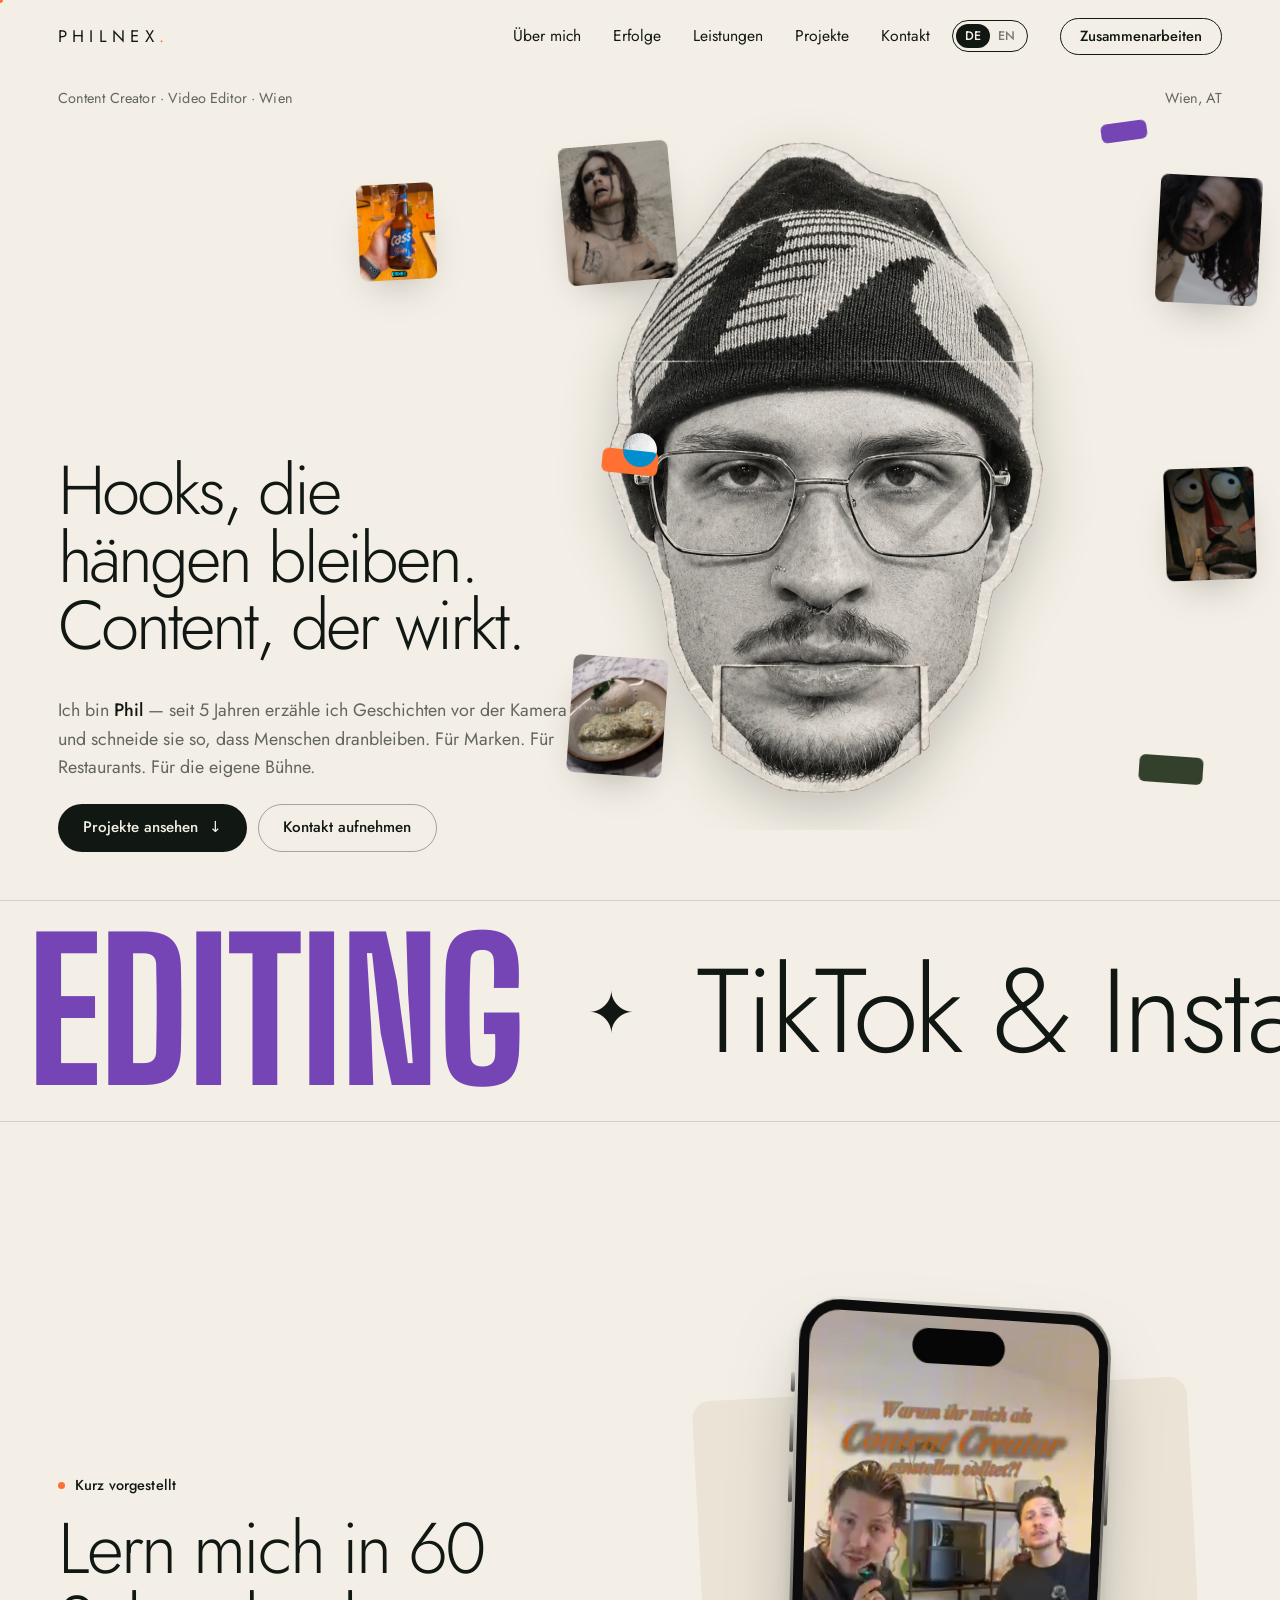
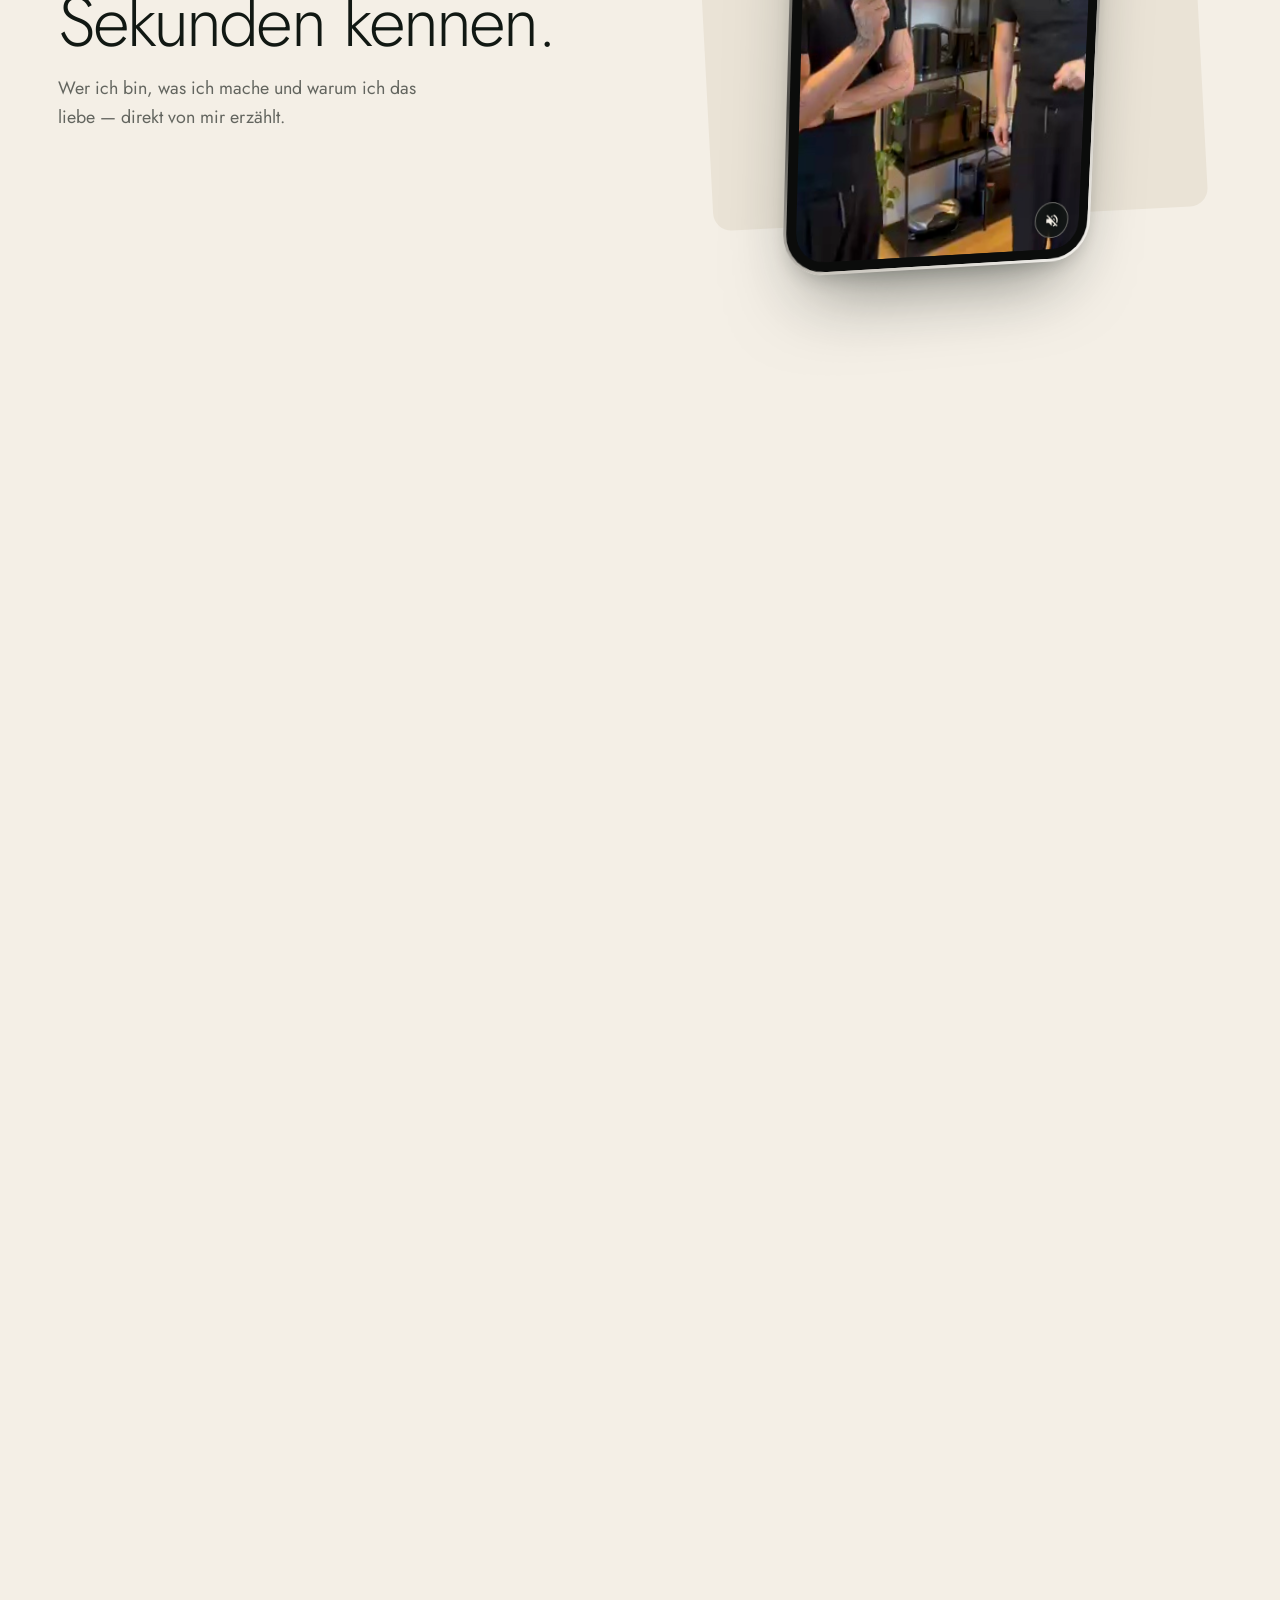
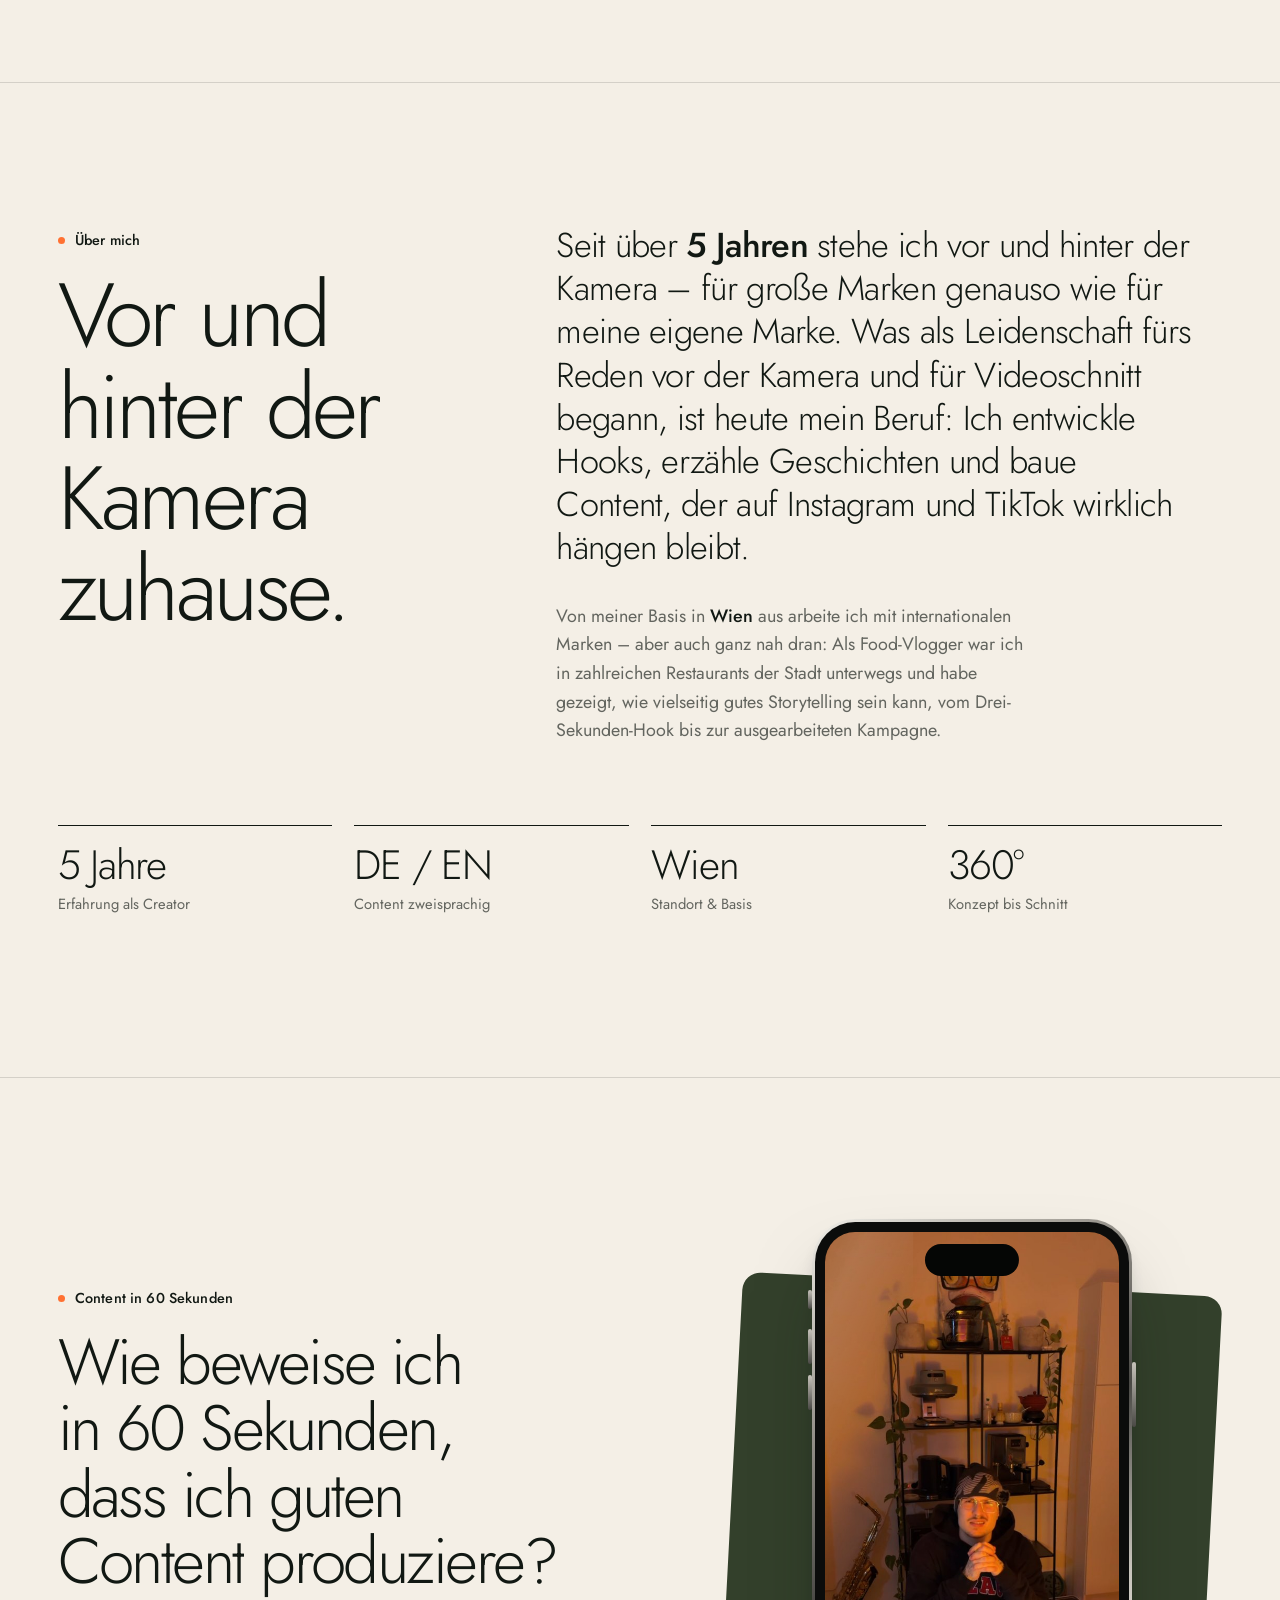
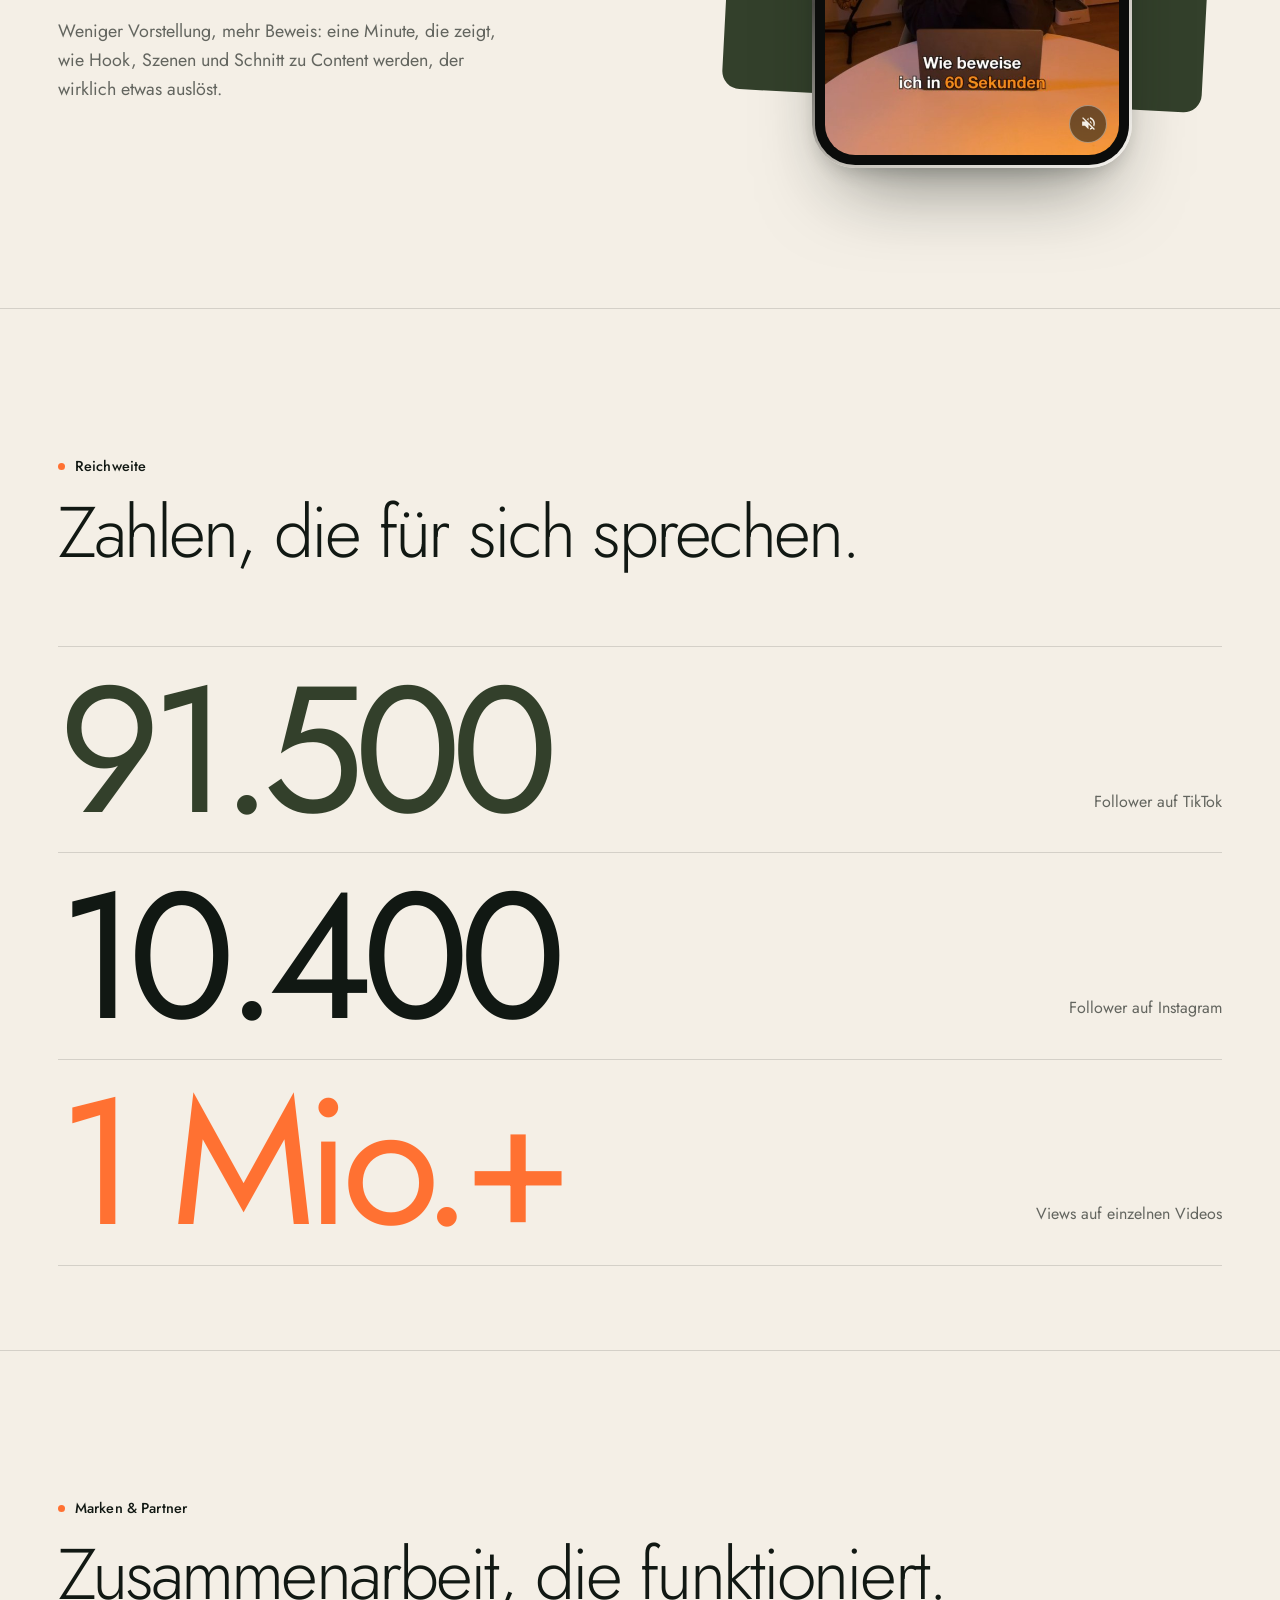
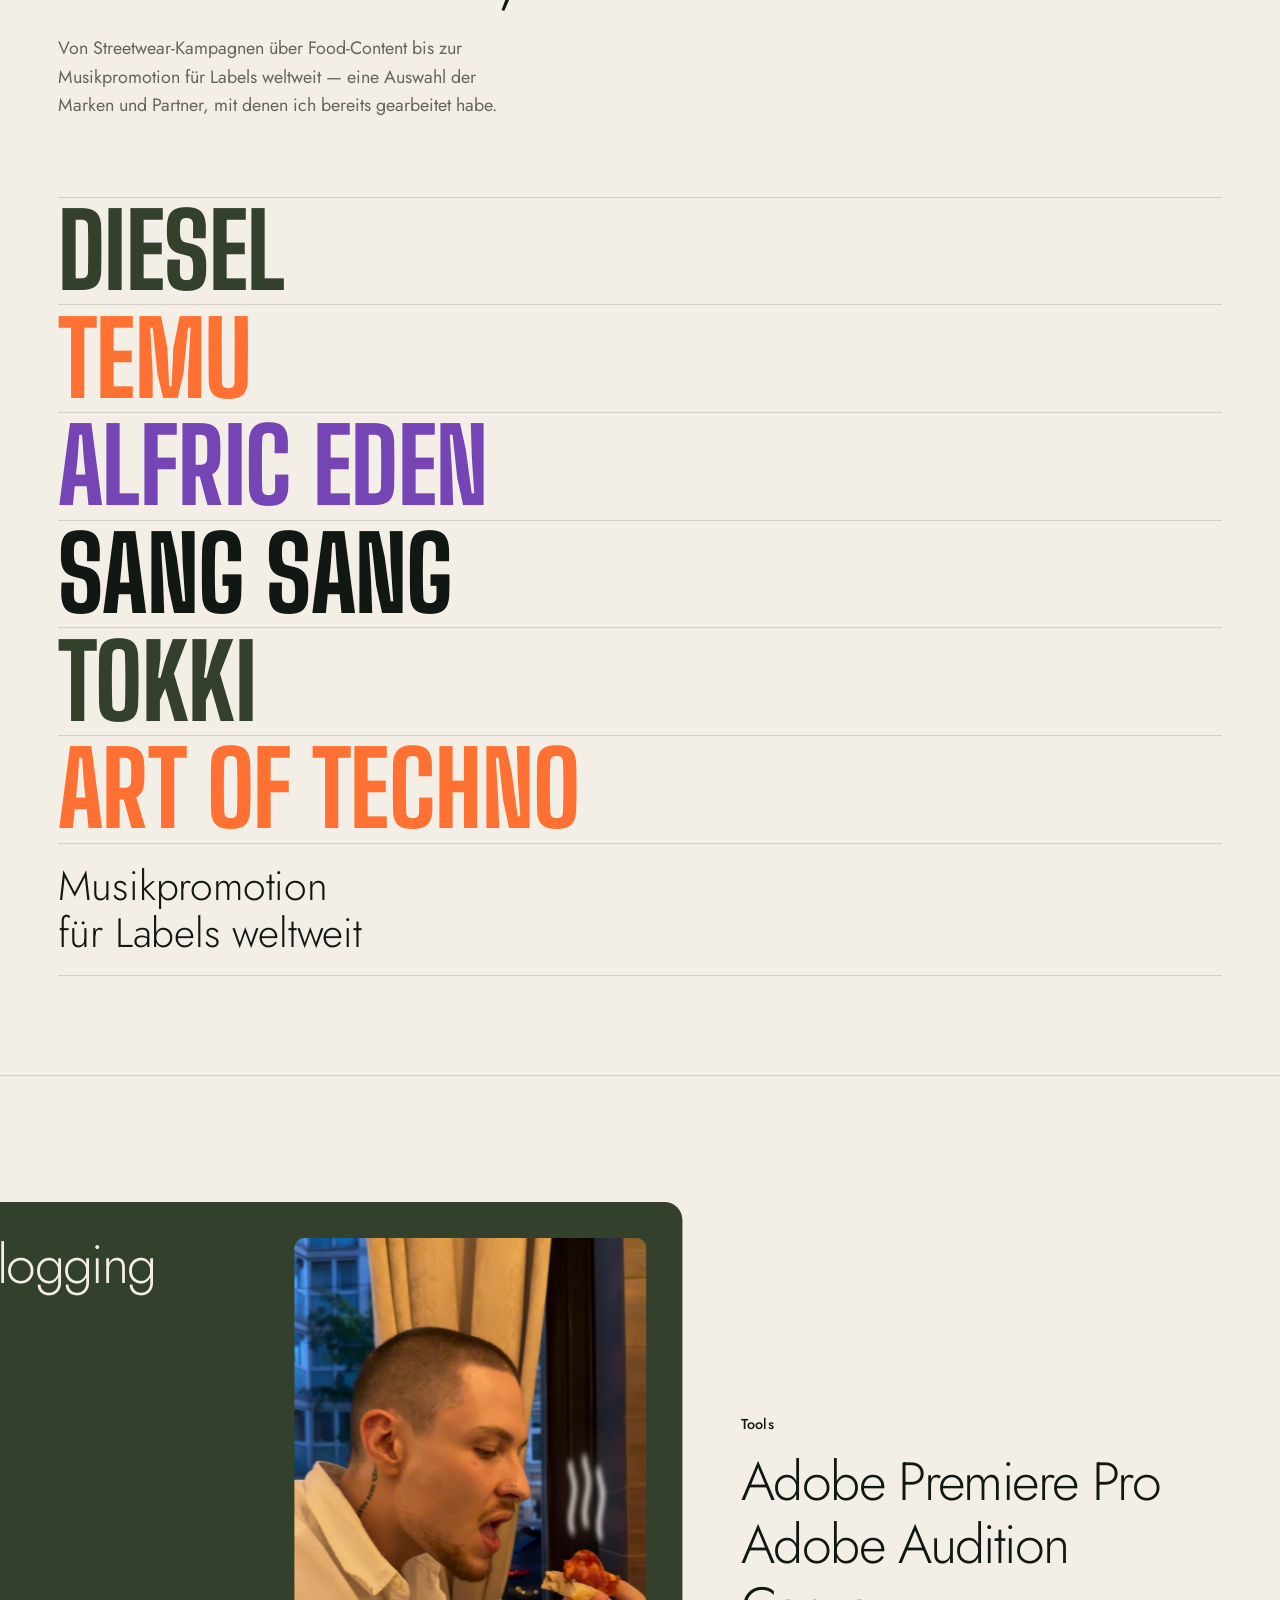
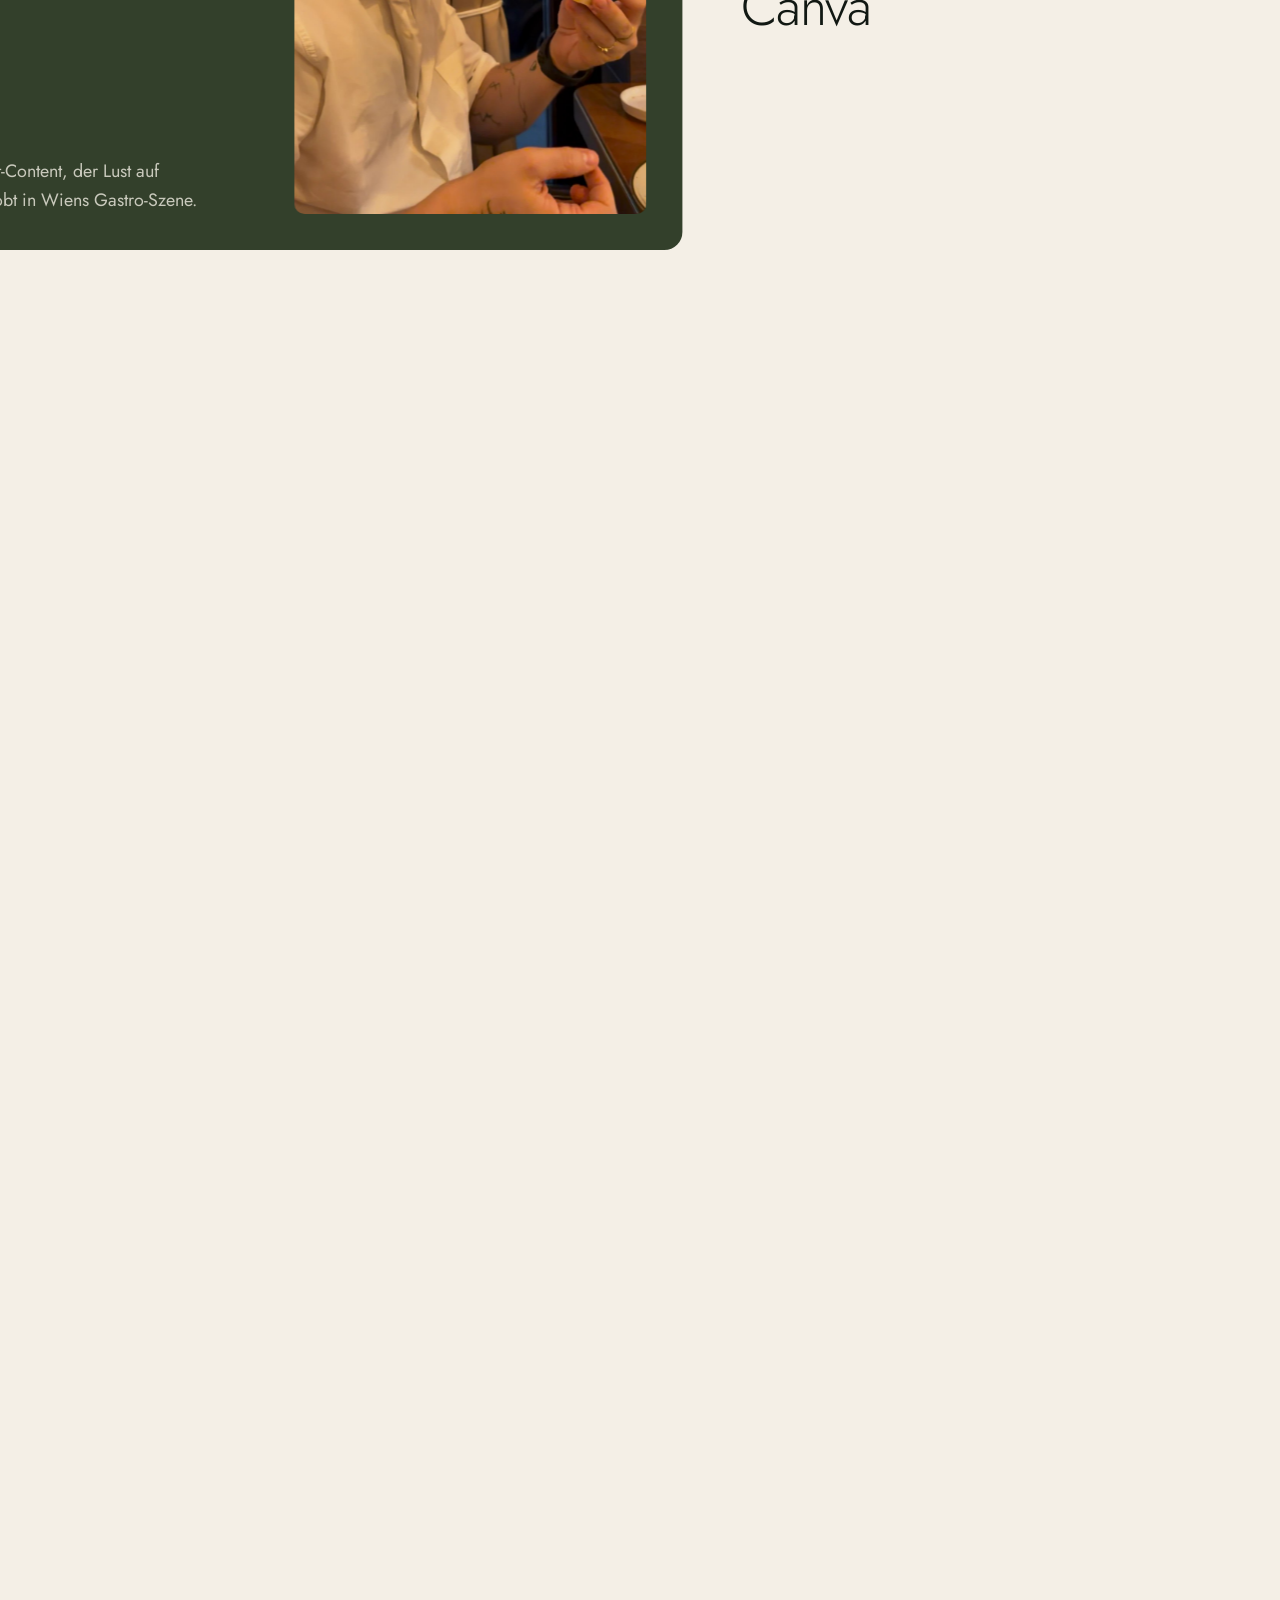
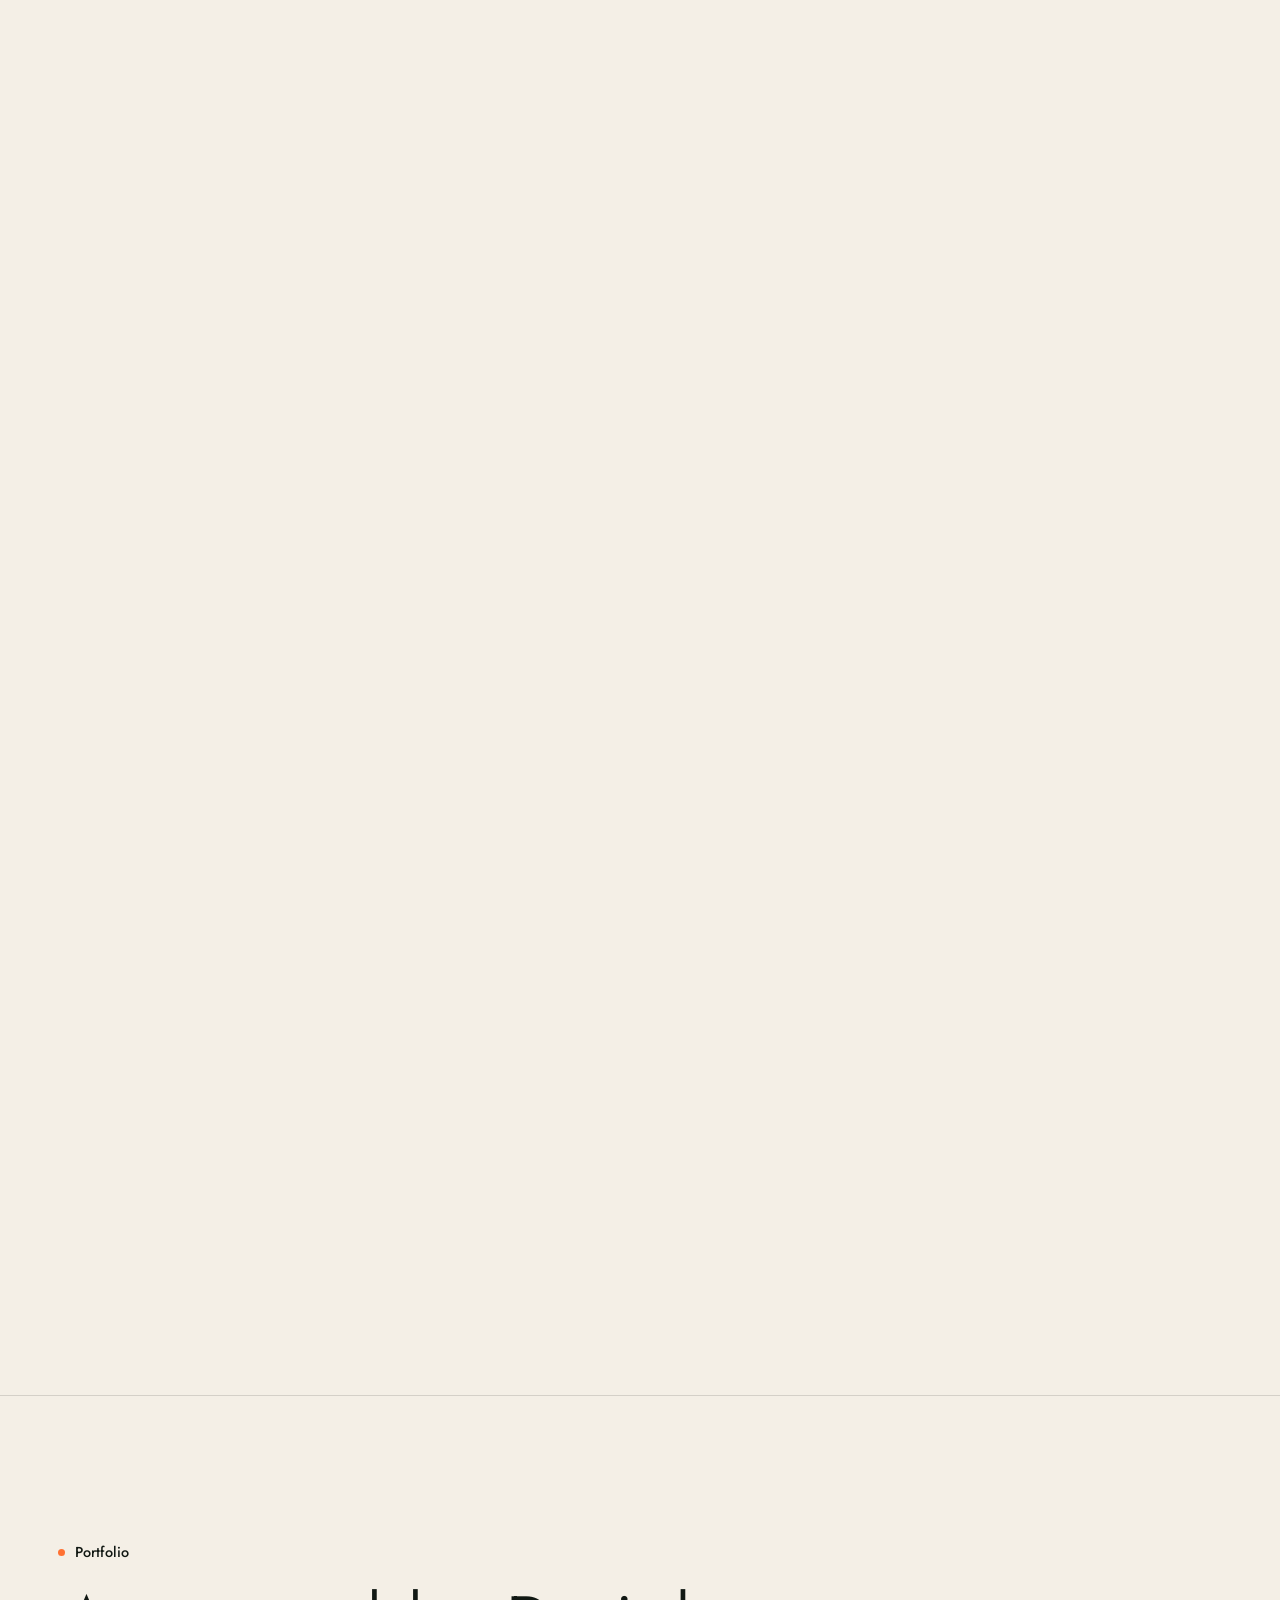
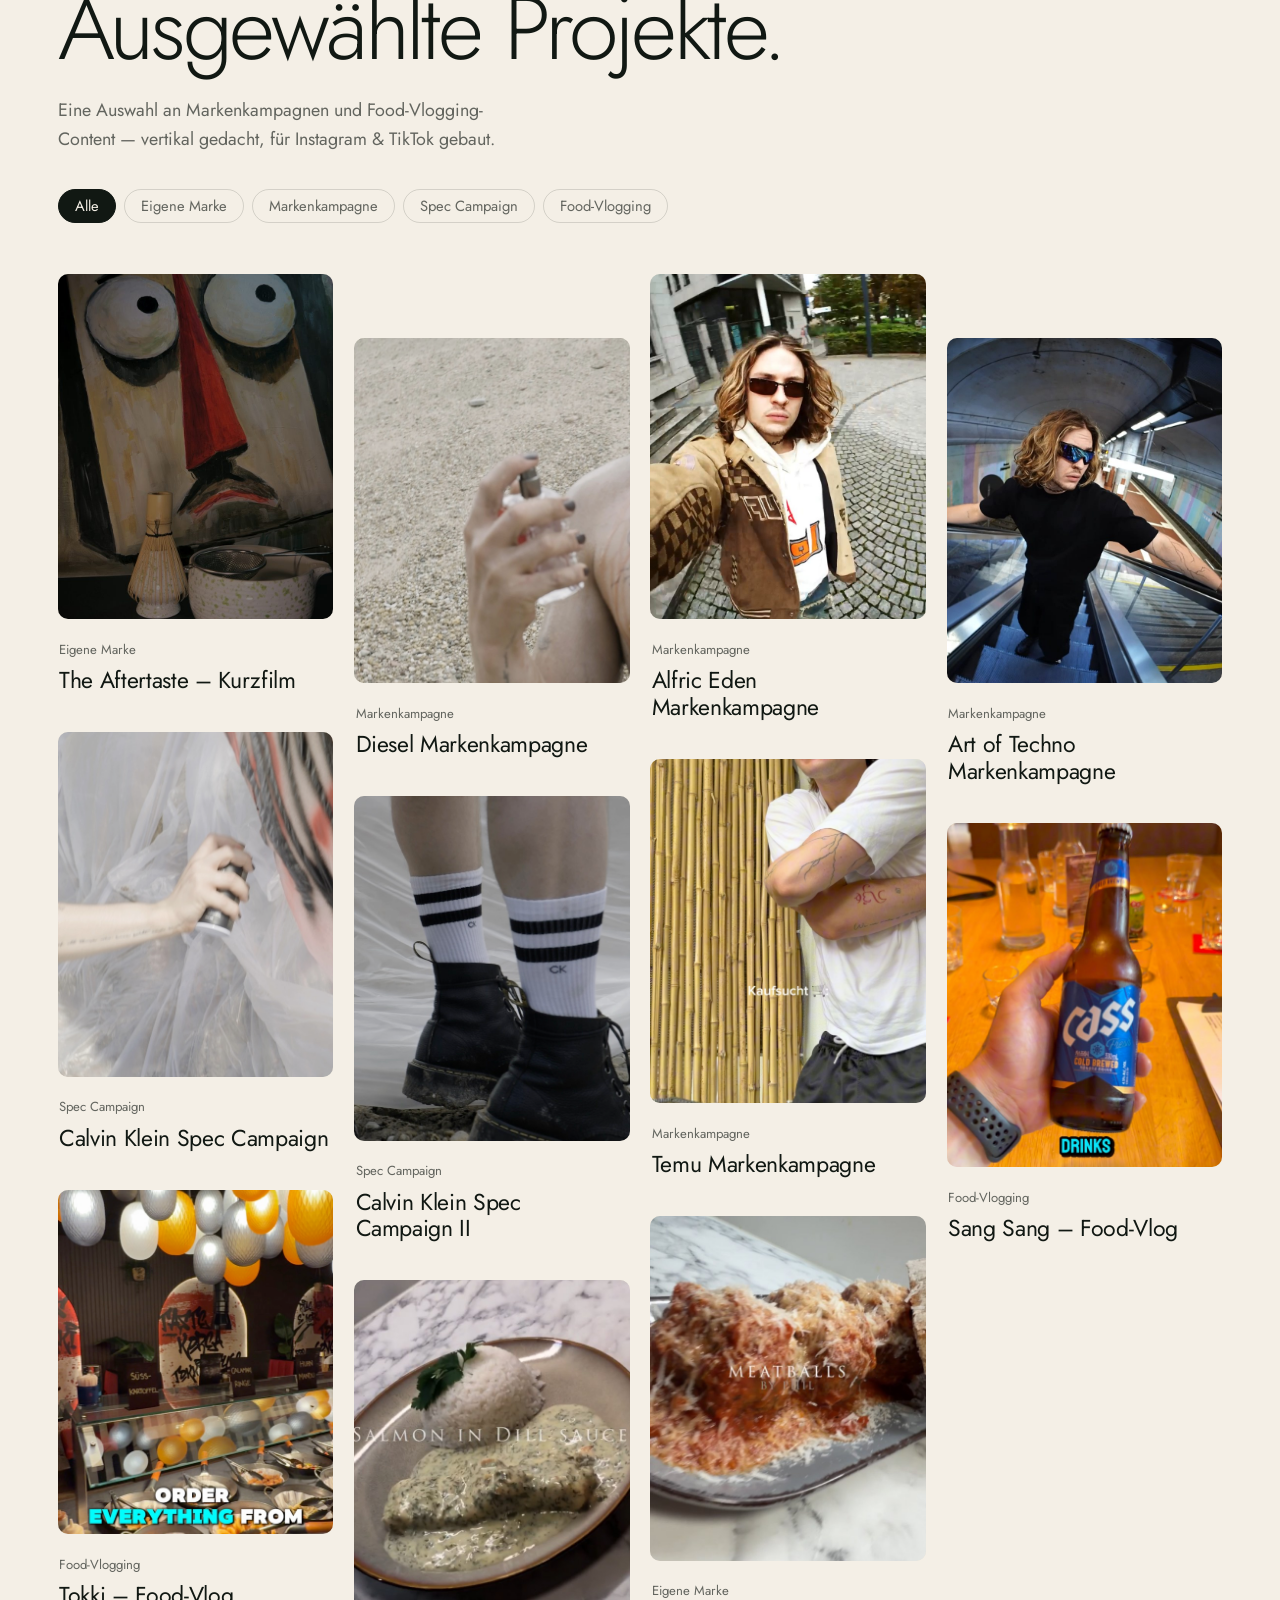
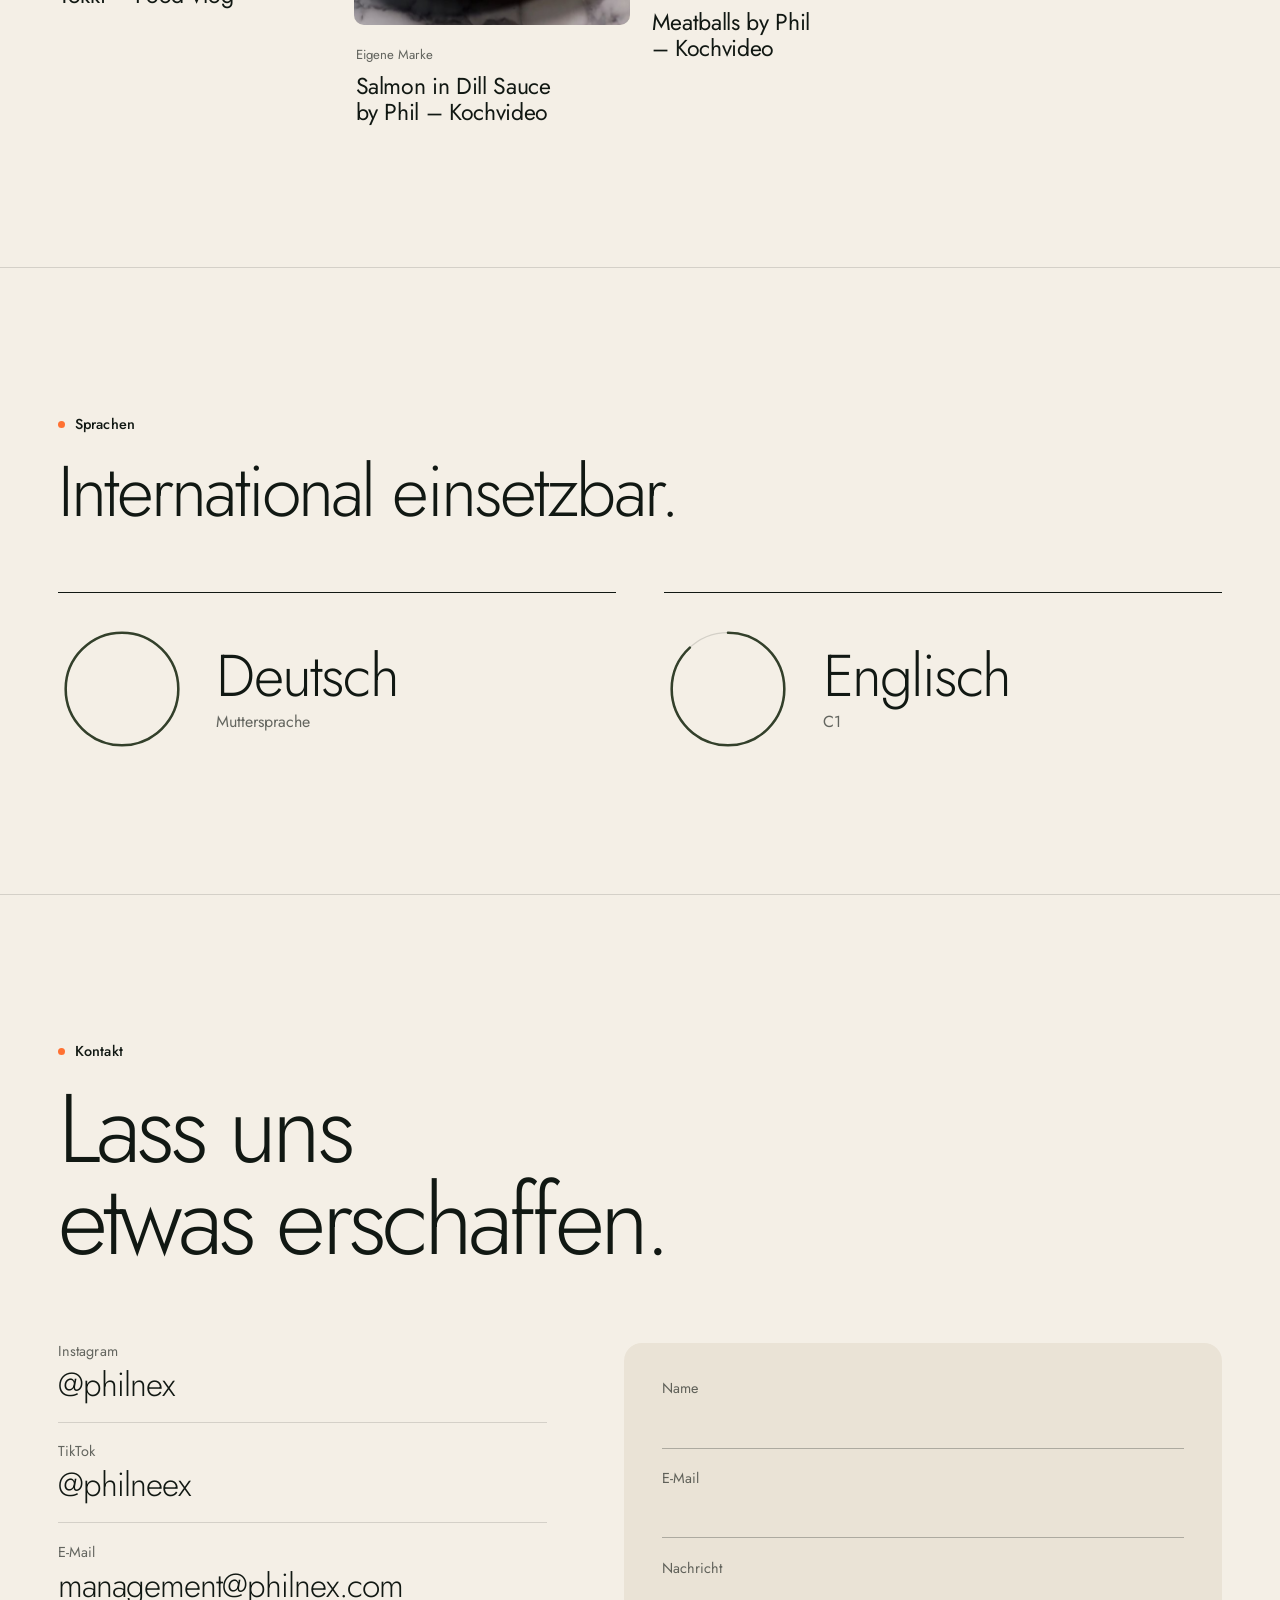
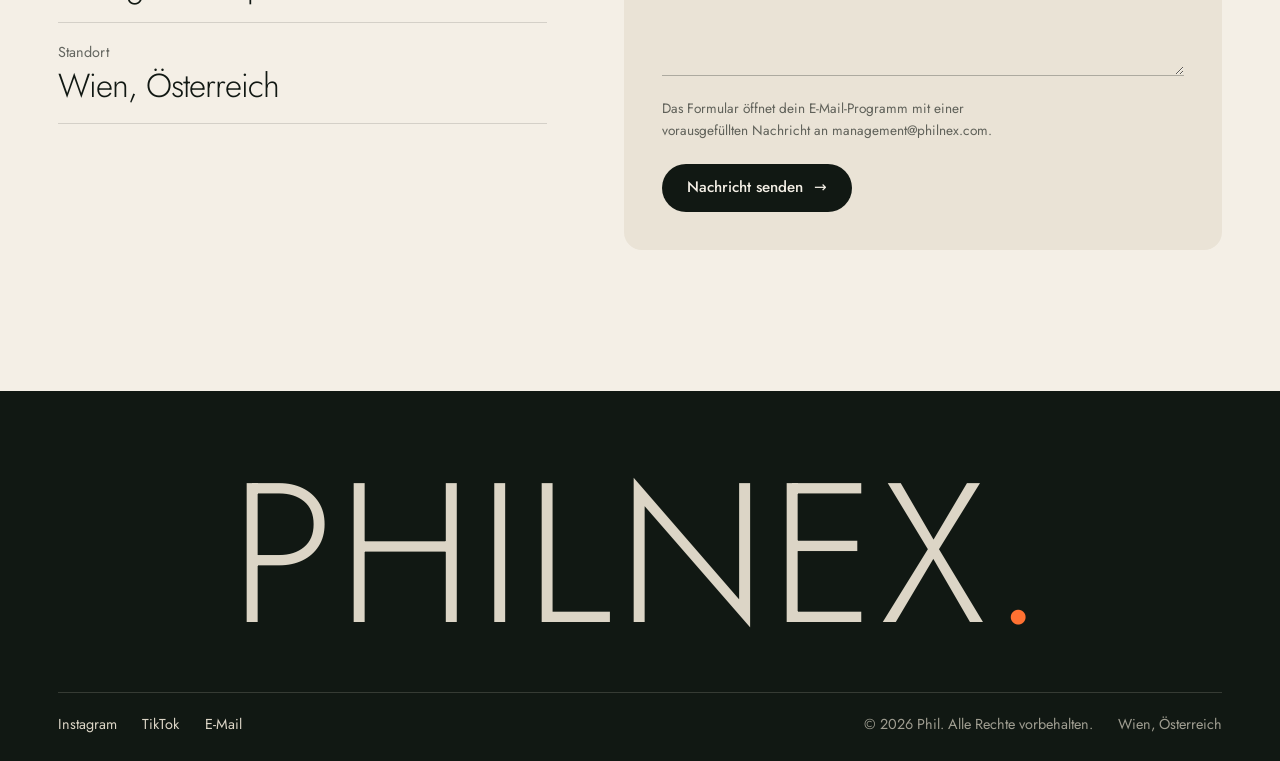
==== commit 8451648a: "Redesign: editorial paper look, puppet hero, DE/EN switch - Warm paper ground, Jost typography, cond" ====
--- a/index.html
+++ b/index.html
@@ -5,7 +5,7 @@
 <meta name="viewport" content="width=device-width, initial-scale=1, viewport-fit=cover">
 <title>Phil — Content Creator &amp; Video Editor</title>
 <meta name="description" content="Phil ist Content Creator &amp; Video Editor aus Wien. 5 Jahre Erfahrung mit Hooks, Storytelling und Video-Content für Marken auf Instagram &amp; TikTok.">
-<meta name="theme-color" content="#111813">
+<meta name="theme-color" content="#F4EFE6">
 <meta property="og:title" content="Phil — Content Creator & Video Editor">
 <meta property="og:description" content="Content Creator &amp; Video Editor aus Wien. Hooks, Storytelling und Video-Content, der hängen bleibt.">
 <meta property="og:type" content="website">
@@ -16,7 +16,7 @@
 </script>
 <link rel="preconnect" href="https://fonts.googleapis.com">
 <link rel="preconnect" href="https://fonts.gstatic.com" crossorigin>
-<link href="https://fonts.googleapis.com/css2?family=Fraunces:ital,opsz,wght,SOFT,WONK@1,9..144,400..700,100,1&family=Instrument+Serif:ital@0;1&family=Jost:wght@300;400;500;600&display=swap" rel="stylesheet">
+<link href="https://fonts.googleapis.com/css2?family=Big+Shoulders+Display:wght@800&family=Jost:wght@300;400;500&display=swap" rel="stylesheet">
 <link rel="stylesheet" href="css/style.css">
 </head>
 <body>
@@ -29,6 +29,7 @@
 
 <div class="grain" aria-hidden="true"></div>
 <div class="cursor" id="cursor" aria-hidden="true"><span class="cursor__label" id="cursorLabel"></span></div>
+<div class="cursor-dot" id="cursorDot" aria-hidden="true"></div>
 <div class="progress" id="progress" aria-hidden="true"></div>
 
 <!-- Navigation -->
@@ -41,6 +42,7 @@
     <li><a href="#projekte">Projekte</a></li>
     <li><a href="#kontakt">Kontakt</a></li>
   </ul>
+  <div class="lang-switch" role="group" aria-label="Sprache / Language"><button type="button" data-lang="de" aria-pressed="true">DE</button><button type="button" data-lang="en" aria-pressed="false">EN</button></div>
   <a class="nav__cta" href="#kontakt" data-magnetic>Zusammenarbeiten</a>
   <button class="nav__toggle" id="menuBtn" type="button" aria-expanded="false" aria-controls="menu" aria-label="Menü öffnen">
     <span></span><span></span>
@@ -69,15 +71,26 @@
 
   <p class="hero__eyebrow label reveal-hero">Content Creator · Video Editor · Wien</p>
 
-  <div class="hero__photo" id="heroPhoto">
+  <div class="hero__photo" id="heroPhoto" data-cursor="Klick mich">
     <div class="hero__orbit" aria-hidden="true">
       <i class="o o1"></i><i class="o o2"><b></b></i><i class="o o3"></i>
     </div>
     <div class="hero__photo-in" data-speed="-.05">
-      <img src="assets/perfil/phil-hero.jpg" alt="Portrait von Phil" width="1126" height="1397" fetchpriority="high">
+      <img class="head" src="assets/perfil/phil-puppet.webp" alt="Portrait von Phil" width="1175" height="1338" fetchpriority="high">
+      <i class="cav" aria-hidden="true"></i>
+      <img class="jaw" src="assets/perfil/phil-puppet.webp" alt="" aria-hidden="true">
     </div>
   </div>
   <span class="hero__tag reveal-hero">Wien, AT</span>
+
+  <div class="hero__tiles" aria-hidden="true">
+    <span class="tile tile--a"><img src="assets/hero/fly-diesel-01.jpg" alt="" loading="eager"></span>
+    <span class="tile tile--b"><img src="assets/hero/fly-ck-02.jpg" alt=""></span>
+    <span class="tile tile--c"><img src="assets/hero/fly-aftertaste-01.jpg" alt=""></span>
+    <span class="tile tile--d"><img src="assets/proyectos/salmon-dill-kochvideo-01-poster.jpg" alt=""></span>
+    <span class="tile tile--e"><img src="assets/proyectos/sang-sang-food-vlogging-01-poster.jpg" alt=""></span>
+    <i class="chip chip--orange"></i><i class="chip chip--purple"></i><i class="chip chip--forest"></i>
+  </div>
 
   <canvas class="sculpt sculpt--hero" data-shape="0" data-pal="0" aria-hidden="true"></canvas>
 
@@ -99,7 +112,7 @@
 </section>
 
 <!-- ============ MARQUEE ============ -->
-<div class="band" data-theme="orange" aria-hidden="true">
+<div class="band" data-theme="dark" aria-hidden="true">
   <div class="band__track" data-dir="-1">
     <div class="band__group">
       <span class="band__item">Content Creation</span><span class="band__star">✦</span>
@@ -172,6 +185,37 @@
   </div>
 </section>
 
+<!-- ============ CONTENT IN 60 SEKUNDEN ============ -->
+<section class="proof" id="content-60" data-theme="dark" data-menu="about" style="--sec-bg:#111813">
+  <svg class="curve curve--a" viewBox="0 0 1440 140" preserveAspectRatio="none" aria-hidden="true"><path d="M0 140 L0 96 C240 20 520 0 820 40 C1060 72 1260 96 1440 54 L1440 140Z"/></svg>
+  <div class="container proof__grid">
+    <div class="proof__text">
+      <p class="label reveal">Content in 60 Sekunden</p>
+      <h2 class="h2 split">Wie beweise ich in 60 Sekunden, dass ich guten <em>Content</em> produziere?</h2>
+      <p class="proof__p reveal">Weniger Vorstellung, mehr Beweis: eine Minute, die zeigt, wie Hook, Szenen und Schnitt zu Content werden, der wirklich etwas auslöst.</p>
+    </div>
+    <div class="proof__phone reveal">
+      <div class="phone phone--static is-on">
+        <i class="phone__btn phone__btn--power"></i>
+        <i class="phone__btn phone__btn--v1"></i>
+        <i class="phone__btn phone__btn--v2"></i>
+        <i class="phone__btn phone__btn--v3"></i>
+        <div class="phone__body">
+          <div class="phone__screen">
+            <i class="phone__island"></i>
+            <video id="proofVideo" src="assets/perfil/content-in-60-sekunden.mp4" poster="assets/perfil/content-in-60-sekunden-poster.jpg" width="720" height="1280" muted loop playsinline webkit-playsinline preload="metadata" aria-label="Video: Wie beweise ich in 60 Sekunden, dass ich guten Content produziere?"></video>
+            <i class="phone__sheen"></i>
+            <button class="phone__mute" id="proofMute" type="button" aria-label="Ton einschalten" aria-pressed="false">
+                          <svg class="i-off" viewBox="0 0 24 24" aria-hidden="true"><path d="M16.5 12c0-1.77-1.02-3.29-2.5-4.03v2.21l2.45 2.45c.03-.2.05-.42.05-.63zm2.5 0c0 .94-.2 1.82-.54 2.64l1.51 1.51C20.63 14.91 21 13.5 21 12c0-4.28-2.99-7.86-7-8.77v2.06c2.89.86 5 3.54 5 6.71zM4.27 3L3 4.27 7.73 9H3v6h4l5 5v-6.73l4.25 4.25c-.67.52-1.42.93-2.25 1.18v2.06a8.99 8.99 0 0 0 3.69-1.81L19.73 21 21 19.73l-9-9L4.27 3zM12 4L9.91 6.09 12 8.18V4z"/></svg>
+                          <svg class="i-on" viewBox="0 0 24 24" aria-hidden="true"><path d="M3 9v6h4l5 5V4L7 9H3zm13.5 3c0-1.77-1.02-3.29-2.5-4.03v8.05c1.48-.73 2.5-2.26 2.5-4.02zM14 3.23v2.06c2.89.86 5 3.54 5 6.71s-2.11 5.85-5 6.71v2.06c4.01-.91 7-4.49 7-8.77s-2.99-7.86-7-8.77z"/></svg>
+                        </button>
+          </div>
+        </div>
+      </div>
+    </div>
+  </div>
+</section>
+
 <!-- ============ REICHWEITE / ERFOLGE ============ -->
 <section class="stats" id="erfolge" data-theme="dark" data-menu="about2" style="--sec-bg:#111813">
   <svg class="curve curve--c" viewBox="0 0 1440 140" preserveAspectRatio="none" aria-hidden="true"><path d="M0 140 L0 34 C260 120 520 130 760 74 C1000 18 1220 18 1440 78 L1440 140Z"/></svg>
@@ -207,11 +251,12 @@
     <li class="brand" data-shift="1"><span class="brand__name">Diesel</span></li>
     <li class="brand" data-shift="-1"><span class="brand__name">Temu</span></li>
     <li class="brand" data-shift="1"><span class="brand__name">Alfric Eden</span></li>
-    <li class="brand" data-shift="-1"><span class="brand__name">Kuga Koffee</span></li>
     <li class="brand" data-shift="1"><span class="brand__name">Sang Sang</span></li>
     <li class="brand" data-shift="-1"><span class="brand__name">Tokki</span></li>
+    <li class="brand" data-shift="1"><span class="brand__name">Art of Techno</span></li>
     <li class="brand brand--soft" data-shift="1"><span class="brand__name">Musikpromotion<br>für Labels weltweit</span></li>
   </ul>
+  <div class="peek" id="peek" aria-hidden="true"><video muted loop playsinline preload="none"></video></div>
 </section>
 
 <!-- ============ LEISTUNGEN (horizontal) ============ -->
@@ -231,7 +276,13 @@
           <h3>Content Creation</h3>
           <p>Von der Idee bis zum fertigen Clip — Konzept, Dreh und Umsetzung aus einer Hand.</p>
         </div>
-        <div class="panel__art"><i class="art art--glass"></i></div>
+        <div class="panel__art">
+          <div class="art scene scene--cam" aria-hidden="true">
+            <img src="assets/leistungen/diesel-content-creation.jpg" alt="" loading="lazy">
+            <span class="vf"><i class="vf__c vf__c--tl"></i><i class="vf__c vf__c--tr"></i><i class="vf__c vf__c--bl"></i><i class="vf__c vf__c--br"></i><i class="vf__x"></i>
+              <b class="vf__rec">REC</b><b class="vf__tc" data-tc>00:00:00:00</b><b class="vf__meta">4K · 25 fps · 9:16</b></span>
+          </div>
+        </div>
       </article>
 
       <article class="panel panel--orange">
@@ -239,7 +290,16 @@
           <h3>Hooks &amp; Storytelling</h3>
           <p>Die ersten drei Sekunden entscheiden. Ich baue Hooks, die zum Weiterschauen zwingen.</p>
         </div>
-        <div class="panel__art"><i class="art art--light"></i></div>
+        <div class="panel__art">
+          <div class="art scene scene--hook" aria-hidden="true">
+            <div class="story">
+              <img class="story__img" src="assets/leistungen/leistung-hooks.jpg" alt="" loading="lazy">
+              <span class="story__bars"><i></i><i></i><i></i></span>
+              <span class="story__t">0:03</span>
+              <span class="story__swipe"><i></i></span>
+            </div>
+          </div>
+        </div>
       </article>
 
       <article class="panel panel--cream">
@@ -247,7 +307,18 @@
           <h3>Video Editing</h3>
           <p>Schnitt, Pacing und Sounddesign mit Adobe Premiere Pro, Adobe Audition &amp; Canva — sauber, rhythmisch, plattformgerecht.</p>
         </div>
-        <div class="panel__art"><i class="art art--chrome"></i></div>
+        <div class="panel__art">
+          <div class="art scene scene--edit" aria-hidden="true">
+            <div class="tl">
+              <div class="tl__ruler"></div>
+              <div class="tl__track tl__track--v2"><i style="--s:8;--w:22"></i><i style="--s:58;--w:16"></i></div>
+              <div class="tl__track tl__track--v1"><i style="--s:0;--w:26"></i><i style="--s:27;--w:19"></i><i style="--s:47;--w:31"></i><i style="--s:79;--w:21"></i></div>
+              <div class="tl__track tl__track--a1"><i style="--s:0;--w:100"></i></div>
+              <div class="tl__track tl__track--a2"><i style="--s:12;--w:44"></i><i style="--s:62;--w:30"></i></div>
+              <i class="tl__head"></i>
+            </div>
+          </div>
+        </div>
       </article>
 
       <article class="panel panel--moss">
@@ -255,7 +326,17 @@
           <h3>Instagram &amp; TikTok Growth</h3>
           <p>Strategien, die Reichweite und Community nachhaltig wachsen lassen.</p>
         </div>
-        <div class="panel__art"><i class="art art--velvet"></i></div>
+        <div class="panel__art">
+          <div class="art scene scene--grow" aria-hidden="true">
+            <svg class="chart" viewBox="0 0 400 300" preserveAspectRatio="none">
+              <g class="chart__grid"><line x1="0" y1="75" x2="400" y2="75"/><line x1="0" y1="150" x2="400" y2="150"/><line x1="0" y1="225" x2="400" y2="225"/></g>
+              <path class="chart__area" d="M0 270 C60 262 90 250 130 236 C175 220 200 226 240 190 C285 150 320 120 400 34 L400 300 L0 300Z"/>
+              <path class="chart__line" pathLength="1" d="M0 270 C60 262 90 250 130 236 C175 220 200 226 240 190 C285 150 320 120 400 34"/>
+            </svg>
+            <i class="chart__dot"></i>
+            <span class="chart__chip">↑</span>
+          </div>
+        </div>
       </article>
 
       <article class="panel panel--coal">
@@ -263,7 +344,17 @@
           <h3>Engagement-Strategien</h3>
           <p>Content, der nicht nur angeschaut, sondern kommentiert und geteilt wird.</p>
         </div>
-        <div class="panel__art"><i class="art art--stone"></i></div>
+        <div class="panel__art">
+          <div class="art scene scene--talk" aria-hidden="true">
+            <div class="talk">
+              <span class="bub" style="--i:0"><i class="bub__av"></i><i class="bub__l"></i><i class="bub__l s"></i></span>
+              <span class="bub bub--r" style="--i:1"><i class="bub__av"></i><i class="bub__l"></i></span>
+              <span class="bub" style="--i:2"><i class="bub__av"></i><i class="bub__l"></i><i class="bub__l s"></i></span>
+              <span class="bub bub--r" style="--i:3"><i class="bub__av"></i><i class="bub__l s"></i></span>
+            </div>
+            <span class="hearts"><svg viewBox="0 0 24 24"><path d="M12 21s-7.5-4.6-9.6-9.2C.9 8.4 3 4.5 6.7 4.5c2.1 0 3.6 1.2 5.3 3.1 1.7-1.9 3.2-3.1 5.3-3.1 3.7 0 5.8 3.9 4.3 7.3C19.5 16.4 12 21 12 21z"/></svg><svg viewBox="0 0 24 24"><path d="M12 21s-7.5-4.6-9.6-9.2C.9 8.4 3 4.5 6.7 4.5c2.1 0 3.6 1.2 5.3 3.1 1.7-1.9 3.2-3.1 5.3-3.1 3.7 0 5.8 3.9 4.3 7.3C19.5 16.4 12 21 12 21z"/></svg><svg viewBox="0 0 24 24"><path d="M12 21s-7.5-4.6-9.6-9.2C.9 8.4 3 4.5 6.7 4.5c2.1 0 3.6 1.2 5.3 3.1 1.7-1.9 3.2-3.1 5.3-3.1 3.7 0 5.8 3.9 4.3 7.3C19.5 16.4 12 21 12 21z"/></svg></span>
+          </div>
+        </div>
       </article>
 
       <article class="panel panel--forest">
@@ -272,20 +363,14 @@
           <p>Nahbarer Restaurant-Content, der Lust auf mehr macht — erprobt in Wiens Gastro-Szene.</p>
         </div>
         <div class="panel__art">
-          <i class="art art--plants">
-            <svg viewBox="0 0 300 400" preserveAspectRatio="xMidYMid slice" aria-hidden="true">
-              <path d="M150 420 C150 300 150 220 150 120" stroke="#0f1a0d" stroke-width="3" fill="none"/>
-              <path d="M150 330 C60 310 20 240 40 170 C110 190 150 250 150 330Z" fill="#2c4a22"/>
-              <path d="M150 330 C240 300 285 230 262 160 C190 185 150 250 150 330Z" fill="#3a5f2c"/>
-              <path d="M150 250 C80 220 60 150 85 90 C140 120 155 180 150 250Z" fill="#4c7a38"/>
-              <path d="M150 240 C220 210 245 140 222 80 C168 112 148 170 150 240Z" fill="#244020"/>
-              <path d="M150 160 C110 130 112 80 140 40 C170 80 168 120 150 160Z" fill="#5f8e45"/>
-              <g stroke="#0d170b" stroke-width="2" fill="none" opacity=".6">
-                <path d="M150 330 C100 290 70 240 42 172"/><path d="M150 330 C200 290 235 240 260 162"/>
-                <path d="M150 250 C110 210 95 160 86 94"/><path d="M150 240 C190 200 210 150 222 84"/>
-              </g>
-            </svg>
-          </i>
+          <div class="art scene scene--food" aria-hidden="true">
+            <div class="snap">
+              <img src="assets/leistungen/leistung-food.jpg" alt="" loading="lazy">
+              <svg class="snap__steam" viewBox="0 0 100 100" preserveAspectRatio="none">
+                <path d="M79 53 C77 50 81 47 79 44 C77 41 81 38 79 35"/><path d="M83 52 C81 49 85 46 83 43 C81 40 85 37 83 34"/><path d="M87 54 C85 51 89 48 87 45 C85 42 89 39 87 36"/>
+              </svg>
+            </div>
+          </div>
         </div>
       </article>
 
@@ -295,87 +380,6 @@
       </div>
 
     </div>
-  </div>
-</section>
-
-<!-- ============ THE AFTERTASTE (Featured Creative Project) ============ -->
-<section class="after" id="aftertaste" data-theme="dark" style="--sec-bg:#111813">
-  <div class="after__bg" aria-hidden="true">
-    <svg class="after__swoosh" viewBox="0 0 900 520" preserveAspectRatio="none"><path d="M0 150 C140 60 300 40 450 110 C590 175 700 150 900 30 L900 330 C700 450 590 470 450 400 C300 330 140 350 0 440Z"/></svg>
-  </div>
-
-  <div class="container after__head">
-    <p class="after__meta reveal"><span>Eigenständiges Kreativprojekt</span><span>Cinematic Satire</span><span>2:27 Min.</span></p>
-    <h2 class="after__title" aria-label="THE AFTERTASTE">
-      <span class="mask"><span class="after__the">The</span></span>
-      <span class="mask"><span class="after__word">Aftertaste</span></span>
-    </h2>
-    <p class="after__lede reveal">Manche Erfahrungen hinterlassen einen <em>bitteren</em> Nachgeschmack.</p>
-  </div>
-
-  <div class="container after__stage">
-    <div class="after__flank after__flank--l" aria-hidden="true">
-      <div class="after__ph reveal after__ph--arch"><img data-speed="-.07" src="assets/aftertaste/mood-whisk.jpg" alt="" width="350" height="380" loading="lazy"></div>
-      <div class="after__ph reveal after__ph--pebble"><img data-speed="-.12" src="assets/aftertaste/mood-bowl.jpg" alt="" width="334" height="206" loading="lazy"></div>
-    </div>
-
-    <figure class="after__film reveal" id="afterFilm">
-      <span class="after__sun" aria-hidden="true"></span>
-      <span class="after__arch" aria-hidden="true"></span>
-      <div class="after__frame">
-        <video id="afterVideo" src="assets/aftertaste/the-aftertaste.mp4" poster="assets/aftertaste/poster.jpg" preload="none" playsinline webkit-playsinline controlslist="nodownload" width="720" height="1280"></video>
-        <button class="after__play" id="afterPlay" type="button" aria-label="THE AFTERTASTE abspielen (2:27 Min., mit Ton)" data-magnetic>
-          <span class="after__play-ico" aria-hidden="true"></span>
-          <span class="after__play-t">2:27 Min.</span>
-        </button>
-      </div>
-    </figure>
-
-    <div class="after__flank after__flank--r" aria-hidden="true">
-      <div class="after__ph reveal after__ph--tall"><img data-speed="-.05" src="assets/aftertaste/mood-steam.jpg" alt="" width="304" height="378" loading="lazy"></div>
-      <div class="after__ph reveal after__ph--cut"><img data-speed="-.14" src="assets/aftertaste/mood-cocktail.jpg" alt="" width="276" height="378" loading="lazy"></div>
-    </div>
-  </div>
-
-  <div class="container after__scenes">
-
-    <article class="scene scene--a">
-      <div class="scene__txt">
-        <p class="label reveal">Das Konzept</p>
-        <h3 class="scene__h reveal">Aus Enttäuschung wird eine <em>kreative Idee.</em></h3>
-        <p class="scene__p reveal">Eine kurzfristig zurückgezogene Jobzusage wird zum Ausgangspunkt eines satirischen Kurzfilms. THE AFTERTASTE übersetzt eine persönliche Erfahrung in eine visuelle Geschichte über gebrochene Versprechen, Erwartungen und den schönen Schein.</p>
-      </div>
-      <div class="scene__art scene__art--a" aria-hidden="true">
-        <div class="after__ph reveal after__ph--round"><img data-speed="-.06" src="assets/aftertaste/mood-powder.jpg" alt="" width="258" height="378" loading="lazy"></div>
-        <div class="after__ph reveal after__ph--water"><img data-speed="-.13" src="assets/aftertaste/mood-water.jpg" alt="" width="158" height="338" loading="lazy"></div>
-      </div>
-    </article>
-
-    <article class="scene scene--b">
-      <div class="scene__art scene__art--b" aria-hidden="true">
-        <div class="after__ph reveal after__ph--posters"><img data-speed="-.04" src="assets/aftertaste/mood-posters.jpg" alt="" width="436" height="260" loading="lazy"></div>
-        <div class="after__ph reveal after__ph--tiles"><img data-speed="-.1" src="assets/aftertaste/mood-tiles.jpg" alt="" width="304" height="334" loading="lazy"></div>
-      </div>
-      <div class="scene__txt">
-        <p class="label reveal">Die visuelle Welt</p>
-        <h3 class="scene__h reveal">Ästhetisch. Bitter. <em>Bewusst irritierend.</em></h3>
-        <p class="scene__p reveal">Die Bildsprache verbindet hochwertige Werbeästhetik mit schwarzem Humor und symbolischen Details. Matcha wird dabei zum visuellen Leitmotiv und zum Sinnbild eines bitteren Nachgeschmacks.</p>
-      </div>
-    </article>
-
-    <article class="scene scene--c">
-      <div class="scene__txt">
-        <p class="label reveal">Mein Beitrag</p>
-        <h3 class="scene__h reveal">Von der ersten Idee bis zum <em>finalen Schnitt.</em></h3>
-        <ul class="after__roles reveal"><li>Konzeptentwicklung</li><li>Creative Direction</li><li>Art Direction</li><li>Videoproduktion</li><li>Schnitt</li><li>Sounddesign</li></ul>
-        <p class="scene__p scene__p--close reveal">Aus einer Erfahrung, die ich nicht kontrollieren konnte, wurde eine Geschichte, die ich selbst inszeniert habe.</p>
-      </div>
-      <div class="scene__art scene__art--c" aria-hidden="true">
-        <div class="after__ph reveal after__ph--still"><img data-speed="-.05" src="assets/aftertaste/still-cocktail.jpg" alt="" width="540" height="960" loading="lazy"></div>
-        <div class="after__ph reveal after__ph--glass"><img data-speed="-.12" src="assets/aftertaste/mood-glass.jpg" alt="" width="192" height="332" loading="lazy"></div>
-      </div>
-    </article>
-
   </div>
 </section>
 
@@ -474,7 +478,7 @@
 </footer>
 
 <script src="js/projects-data.js"></script>
-<script src="js/sculpture.js"></script>
+<script src="js/i18n.js"></script>
 <script src="js/main.js"></script>
 </body>
 </html>
--- a/css/style.css
+++ b/css/style.css
@@ -1,1773 +1,782 @@
 /* ==========================================================================
-   Phil — Portfolio
+   PHILNEX — Editorial Paper  (see DESIGN.md)
+   Warm paper ground · Instrument Serif speaks · Jost explains ·
+   condensed coloured caps for the one loud moment
    ========================================================================== */
 
 :root {
-  --c-black: #0b0c08;
-  --c-black-soft: #131409;
-  --c-military: #4b5320;
-  --c-military-light: #8a9a3f;
-  --c-military-pale: #c7d18f;
-  --c-cream: #f3ede0;
-  --c-cream-dim: #e8e0cd;
-  --c-beige: #ece3cf;
-  --c-white: #fbf9f3;
-  --c-line: rgba(243, 237, 224, 0.14);
-  --c-line-dark: rgba(11, 12, 8, 0.14);
-
-  --font-display: "Unbounded", sans-serif;
-  --font-body: "Inter", sans-serif;
-
-  --container: 1240px;
-  --gutter: clamp(1.25rem, 5vw, 3rem);
-
+  --paper: #F4EFE6;
+  --paper-2: #EAE3D6;
+  --ink: #111813;
+  --ink-2: rgba(17, 24, 19, 0.64);
+  --rule: rgba(17, 24, 19, 0.14);
+  --forest: #33402B;
+  --cream: #DCD5C6;
+  --orange: #FF7132;
+  --purple: #7544B5;
+
+  --head: "Jost", system-ui, -apple-system, "Segoe UI", sans-serif;
+  --sans: "Jost", system-ui, -apple-system, "Segoe UI", sans-serif;
+  --display: "Big Shoulders Display", "Arial Narrow", Impact, sans-serif;
+
+  --gutter: clamp(1.25rem, 4.5vw, 4rem);
+  --section: clamp(5rem, 11vw, 10rem);
+  --r-media: 10px;
+  --r-panel: 18px;
+  --shadow: 0 18px 40px -18px rgba(17, 24, 19, 0.35);
   --ease: cubic-bezier(0.16, 1, 0.3, 1);
-  --ease-pop: cubic-bezier(0.34, 1.56, 0.64, 1);
-}
-
-/* -------------------------------------------------------------------------
-   Reset
-   ------------------------------------------------------------------------- */
-*,
-*::before,
-*::after {
-  box-sizing: border-box;
-}
-
-html {
-  scroll-behavior: smooth;
-  overflow-x: hidden;
-}
-
+  --ease-io: cubic-bezier(0.76, 0, 0.24, 1);
+  --spring: cubic-bezier(0.3, 1.6, 0.5, 1);
+  --spring-soft: cubic-bezier(0.22, 1.25, 0.36, 1);
+}
+
+/* -------------------------------------------------------------------------
+   Base
+   ------------------------------------------------------------------------- */
+*, *::before, *::after { box-sizing: border-box; }
+* { margin: 0; }
+html { font-synthesis-weight: none; scroll-behavior: smooth; overflow-x: clip; -webkit-text-size-adjust: 100%; background: var(--paper); }
+html.menu-open, html.lb-open { overflow: hidden; }
 body {
-  margin: 0;
-  background: var(--c-black);
-  color: var(--c-cream);
-  font-family: var(--font-body);
-  font-size: 16px;
-  line-height: 1.6;
-  -webkit-font-smoothing: antialiased;
-  overflow-x: hidden;
-}
-
-img,
-video {
-  max-width: 100%;
-  display: block;
-}
-
-a {
-  color: inherit;
-  text-decoration: none;
-}
-
-ul {
-  margin: 0;
-  padding: 0;
-  list-style: none;
-}
-
-button {
-  font-family: inherit;
-  cursor: pointer;
-}
-
-h1, h2, h3, h4 {
-  margin: 0;
-  font-family: var(--font-display);
-  font-weight: 600;
-  line-height: 1.05;
-  letter-spacing: -0.01em;
-}
-
-p {
-  margin: 0;
-}
-
-.container {
-  width: 100%;
-  max-width: var(--container);
-  margin: 0 auto;
-  padding-left: var(--gutter);
-  padding-right: var(--gutter);
-}
-
-section {
-  position: relative;
-  padding: clamp(4.5rem, 10vw, 8rem) 0;
-}
-
-.section--light {
-  background: var(--c-cream);
-  color: var(--c-black);
-}
-
-.eyebrow {
-  display: inline-flex;
-  align-items: center;
-  gap: 0.6em;
-  font-family: var(--font-body);
-  font-size: 0.78rem;
-  font-weight: 600;
-  letter-spacing: 0.22em;
-  text-transform: uppercase;
-  color: var(--c-military-light);
-}
-
-.section--light .eyebrow {
-  color: var(--c-military);
-}
-
-.eyebrow::before {
-  content: "";
-  width: 28px;
-  height: 1px;
-  background: currentColor;
-}
-
-/* -------------------------------------------------------------------------
-   Grain overlay
-   ------------------------------------------------------------------------- */
-.grain {
-  position: fixed;
-  inset: 0;
-  z-index: 999;
-  pointer-events: none;
-  opacity: 0.05;
-  mix-blend-mode: overlay;
-  background-image: url("data:image/svg+xml,%3Csvg xmlns='http://www.w3.org/2000/svg' width='140' height='140'%3E%3Cfilter id='n'%3E%3CfeTurbulence type='fractalNoise' baseFrequency='0.9' numOctaves='2' stitchTiles='stitch'/%3E%3C/filter%3E%3Crect width='100%25' height='100%25' filter='url(%23n)'/%3E%3C/svg%3E");
-}
-
-/* -------------------------------------------------------------------------
-   Custom cursor
-   ------------------------------------------------------------------------- */
+  background: var(--paper); color: var(--ink);
+  font-family: var(--sans); font-weight: 400;
+  font-size: clamp(1rem, 0.25vw + 0.95rem, 1.12rem); line-height: 1.6;
+  overflow-x: clip; -webkit-font-smoothing: antialiased; text-rendering: optimizeLegibility;
+}
+img, video, svg, canvas { display: block; max-width: 100%; }
+a { color: inherit; text-decoration: none; }
+ul, ol { list-style: none; padding: 0; }
+button { font: inherit; color: inherit; background: none; border: 0; cursor: pointer; }
+strong { font-weight: 500; }
+h1, h2, h3, .lede { text-wrap: balance; }
+p { text-wrap: pretty; }
+::selection { background: var(--ink); color: var(--paper); }
+:focus-visible { outline: 2px solid var(--orange); outline-offset: 4px; }
+
+.container { width: 100%; max-width: 1440px; margin: 0 auto; padding: 0 var(--gutter); }
+
+em { font: inherit; font-style: normal; color: inherit; letter-spacing: inherit; }
+.t-sans { font: inherit; font-style: normal; letter-spacing: inherit; text-transform: none; color: inherit; }
+
+/* Section label: Jost, normal case, small orange dot */
+.label {
+  display: inline-flex; align-items: center; gap: 0.7em;
+  font: 500 0.9rem/1.2 var(--sans); letter-spacing: 0.01em; color: var(--ink);
+}
+.label::before { content: ""; width: 0.45rem; height: 0.45rem; border-radius: 50%; background: var(--orange); }
+.contact__list .label::before, .hero__eyebrow.label::before, .panel--tools .label::before { content: none; }
+
+.h2 { font: 400 clamp(2.6rem, 5.6vw, 6rem)/1 var(--head); letter-spacing: -0.025em; margin-top: 1.1rem; }
+.h2--xl { font-size: clamp(2.9rem, 7vw, 7.6rem); }
+.lede { max-width: 36rem; margin-top: 1.4rem; color: var(--ink-2); }
+
+/* Masks / split headings */
+.mask { display: block; overflow: hidden; padding-bottom: 0.16em; margin-bottom: -0.16em; }
+.mask > span { display: block; }
+.split .mask { display: inline-block; vertical-align: top; }
+.split .mask > span { display: inline-block; }
+
+html.js .reveal { opacity: 0; transform: translateY(26px); transition: opacity .9s var(--ease), transform .9s var(--ease); transition-delay: var(--d, 0ms); }
+html.js .reveal.is-in { opacity: 1; transform: none; }
+html.js .split .mask > span, html.js .contact__title .mask > span, html.js .hero__title .mask > span {
+  transform: translateY(115%); transition: transform 1.1s var(--ease);
+  transition-delay: calc(var(--i, 0) * 80ms + var(--base, 0ms));
+}
+html.js .split.is-in .mask > span, html.js .contact__title.is-in .mask > span { transform: none; }
+html.js.is-loaded .hero__title .mask > span { transform: none; --base: 150ms; }
+html.js .reveal-hero { opacity: 0; transform: translateY(20px); transition: opacity .9s var(--ease) .8s, transform .9s var(--ease) .8s; }
+html.js.is-loaded .reveal-hero { opacity: 1; transform: none; }
+html.force-show .reveal, html.force-show .reveal-hero { opacity: 1 !important; transform: none !important; }
+html.force-show .mask > span { transform: none !important; }
+html.force-show .loader { display: none; }
+
+/* -------------------------------------------------------------------------
+   Removed decoration (kept in markup, switched off)
+   ------------------------------------------------------------------------- */
+.grain, .curve, .sculpt, .hero__layers, .hero__orbit, .work__line,
+.phone-sec__art, .panel__hint { display: none !important; }
+
+/* -------------------------------------------------------------------------
+   Loader · cursor · progress
+   ------------------------------------------------------------------------- */
+.loader { position: fixed; inset: 0; z-index: 400; background: var(--paper); color: var(--ink); display: grid; place-items: center; transition: transform 1s var(--ease-io); }
+.loader.is-done { transform: translateY(-101%); }
+.loader__word { display: flex; font: 400 clamp(3rem, 11vw, 8rem)/1 var(--head); letter-spacing: 0.02em; overflow: hidden; padding-bottom: 0.1em; }
+.loader__word span { display: inline-block; transform: translateY(110%); animation: loaderIn 0.8s var(--ease) forwards; }
+.loader__word span:nth-child(1) { animation-delay: .05s; } .loader__word span:nth-child(2) { animation-delay: .1s; }
+.loader__word span:nth-child(3) { animation-delay: .15s; } .loader__word span:nth-child(4) { animation-delay: .2s; }
+.loader__word span:nth-child(5) { animation-delay: .25s; } .loader__word span:nth-child(6) { animation-delay: .3s; }
+.loader__word span:nth-child(7) { animation-delay: .35s; } .loader__word span:nth-child(8) { animation-delay: .5s; }
+.loader__dot { color: var(--orange); }
+@keyframes loaderIn { to { transform: none; } }
+.loader__count { position: absolute; right: var(--gutter); bottom: var(--gutter); font: 400 0.85rem/1 var(--sans); color: var(--ink-2); }
+.loader__count b { font-weight: 500; color: var(--ink); }
+html:not(.js) .loader { display: none; }
+
 .cursor {
-  position: fixed;
-  top: 0;
-  left: 0;
-  width: 14px;
-  height: 14px;
-  border-radius: 50%;
-  background: var(--c-military-light);
-  pointer-events: none;
-  z-index: 1000;
-  transform: translate3d(-50%, -50%, 0);
-  transition: width 0.25s var(--ease), height 0.25s var(--ease), background 0.25s var(--ease), border 0.25s var(--ease);
-  mix-blend-mode: difference;
-  will-change: transform;
-}
-
-.cursor--ring {
-  position: fixed;
-  top: 0;
-  left: 0;
-  width: 40px;
-  height: 40px;
-  border-radius: 50%;
-  border: 1px solid var(--c-military-light);
-  pointer-events: none;
-  z-index: 1000;
-  transform: translate3d(-50%, -50%, 0);
-  transition: width 0.35s var(--ease), height 0.35s var(--ease), opacity 0.35s var(--ease), transform 0.08s linear;
-  opacity: 0.6;
-}
-
-.cursor.is-hover {
-  width: 8px;
-  height: 8px;
-}
-
-.cursor--ring.is-hover {
-  width: 76px;
-  height: 76px;
-  opacity: 1;
-  background: rgba(138, 154, 63, 0.08);
-}
-
-@media (hover: none), (pointer: coarse) {
-  .cursor,
-  .cursor--ring {
-    display: none;
-  }
-}
-
-/* -------------------------------------------------------------------------
-   Scroll progress bar
-   ------------------------------------------------------------------------- */
-.scroll-progress {
-  position: fixed;
-  top: 0;
-  left: 0;
-  height: 3px;
-  width: 0%;
-  background: linear-gradient(90deg, var(--c-military), var(--c-military-light) 60%, var(--c-military-pale));
-  z-index: 1001;
-  pointer-events: none;
-}
-
-/* -------------------------------------------------------------------------
-   Marquee
-   ------------------------------------------------------------------------- */
-.marquee {
-  overflow: hidden;
-  border-bottom: 1px solid var(--c-line);
-  background: var(--c-black-soft);
-  padding: 1rem 0;
-}
-
-.marquee__track {
-  display: flex;
-  align-items: center;
-  width: max-content;
-  gap: 1.6rem;
-  white-space: nowrap;
-  animation: marqueeScroll 26s linear infinite;
-}
-
-.marquee:hover .marquee__track {
-  animation-play-state: paused;
-}
-
-.marquee__item {
-  font-family: var(--font-display);
-  text-transform: uppercase;
-  font-size: clamp(1rem, 2.4vw, 1.5rem);
-  color: var(--c-cream-dim);
-  transition: color 0.3s var(--ease);
-}
-
-.marquee__item:hover {
-  color: var(--c-military-light);
-}
-
-.marquee__dot {
-  color: var(--c-military-light);
-  font-size: 0.9rem;
-}
-
-@keyframes marqueeScroll {
-  from { transform: translateX(0); }
-  to { transform: translateX(-50%); }
-}
-
-@media (prefers-reduced-motion: reduce) {
-  .marquee__track {
-    animation: none;
-  }
-}
-
-/* -------------------------------------------------------------------------
-   Nav
-   ------------------------------------------------------------------------- */
-.nav {
-  position: fixed;
-  top: 0;
-  left: 0;
-  right: 0;
-  z-index: 500;
-  display: flex;
-  align-items: center;
-  justify-content: space-between;
-  padding: 1.4rem var(--gutter);
-  color: var(--c-cream);
-  transition: background-color 0.4s var(--ease), color 0.4s var(--ease), border-color 0.4s var(--ease), padding 0.3s var(--ease);
-  border-bottom: 1px solid transparent;
-}
-
-.nav.is-scrolled {
-  padding-top: 0.9rem;
-  padding-bottom: 0.9rem;
-  background: rgba(11, 12, 8, 0.72);
-  backdrop-filter: blur(10px);
-  border-bottom-color: var(--c-line);
-}
-
-.nav.on-light {
-  color: var(--c-black);
-}
-
-.nav.on-light.is-scrolled {
-  background: rgba(243, 237, 224, 0.78);
-  border-bottom-color: var(--c-line-dark);
-}
-
-.nav__logo {
-  font-family: var(--font-display);
-  font-weight: 600;
-  font-size: 1.05rem;
-  letter-spacing: -0.02em;
-}
-
-.nav__logo span {
-  color: var(--c-military-light);
-}
-
-.nav__links {
-  display: none;
-  align-items: center;
-  gap: 2.2rem;
-  font-size: 0.85rem;
-  font-weight: 500;
-  letter-spacing: 0.02em;
-}
-
-.nav__links a {
-  position: relative;
-  padding: 0.2rem 0;
-}
-
-.nav__links a::after {
-  content: "";
-  position: absolute;
-  left: 0;
-  bottom: -2px;
-  width: 0;
-  height: 1px;
-  background: currentColor;
-  transition: width 0.3s var(--ease);
-}
-
-.nav__links a:hover::after {
-  width: 100%;
-}
-
-.nav__cta {
-  display: none;
-  border: 1px solid currentColor;
-  padding: 0.55rem 1.3rem;
-  border-radius: 999px;
-  font-size: 0.8rem;
-  font-weight: 600;
-  transition: background 0.3s var(--ease), color 0.3s var(--ease);
-}
-
-.nav__cta:hover {
-  background: var(--c-military-light);
-  color: var(--c-black);
-  border-color: var(--c-military-light);
-}
-
-.nav__toggle {
-  display: flex;
-  flex-direction: column;
-  gap: 5px;
-  background: none;
-  border: none;
-  padding: 8px;
-  z-index: 600;
-}
-
-.nav__toggle span {
-  width: 22px;
-  height: 2px;
-  background: currentColor;
-  transition: transform 0.3s var(--ease), opacity 0.3s var(--ease);
-}
-
-.nav__toggle.is-open span:nth-child(1) {
-  transform: translateY(7px) rotate(45deg);
-}
-.nav__toggle.is-open span:nth-child(2) {
-  opacity: 0;
-}
-.nav__toggle.is-open span:nth-child(3) {
-  transform: translateY(-7px) rotate(-45deg);
-}
-
-.mobile-menu {
-  position: fixed;
-  inset: 0;
-  background: var(--c-black);
-  color: var(--c-cream);
-  z-index: 400;
-  display: flex;
-  flex-direction: column;
-  align-items: flex-start;
-  justify-content: center;
-  gap: 1.4rem;
-  padding: 0 var(--gutter);
-  transform: translateY(-100%);
-  transition: transform 0.5s var(--ease);
-}
-
-.mobile-menu.is-open {
-  transform: translateY(0);
-}
-
-.mobile-menu a {
-  font-family: var(--font-display);
-  font-size: 2.2rem;
-  font-weight: 500;
-}
-
-.mobile-menu__contact {
-  margin-top: 1rem;
-  font-size: 0.9rem;
-  color: var(--c-military-pale);
-}
-
+  position: fixed; left: 0; top: 0; z-index: 500; pointer-events: none;
+  width: 10px; height: 10px; margin: -5px 0 0 -5px; border-radius: 50%; background: var(--ink);
+  display: grid; place-items: center; opacity: 0; will-change: transform;
+  transition: width .4s var(--ease), height .4s var(--ease), margin .4s var(--ease), background .3s, opacity .3s;
+}
+html.has-cursor .cursor { opacity: 1; }
+html[data-theme="orange"] .cursor { background: var(--cream); }
+.cursor.is-link { width: 38px; height: 38px; margin: -19px 0 0 -19px; background: transparent; border: 1px solid var(--ink); }
+html[data-theme="orange"] .cursor.is-link { border-color: var(--cream); }
+.cursor.is-label { width: 84px; height: 84px; margin: -42px 0 0 -42px; background: var(--ink); border: 0; }
+.cursor__label { font: 500 0.78rem/1 var(--sans); color: var(--paper); opacity: 0; transition: opacity .3s; }
+.cursor.is-label .cursor__label { opacity: 1; }
+@media (hover: none), (pointer: coarse) { .cursor { display: none; } }
+
+.progress { position: fixed; left: 0; top: 0; height: 2px; width: 100%; transform: scaleX(0); transform-origin: left; background: var(--orange); z-index: 450; pointer-events: none; }
+
+/* -------------------------------------------------------------------------
+   Nav + mobile menu
+   ------------------------------------------------------------------------- */
+.nav { position: fixed; top: 0; left: 0; right: 0; z-index: 200; display: flex; align-items: center; gap: 2rem; padding: 1.1rem var(--gutter); color: var(--ink); transition: color .5s var(--ease); }
+.nav::before { content: ""; position: absolute; inset: 0; z-index: -1; pointer-events: none; background: rgba(244, 239, 230, .84); -webkit-backdrop-filter: blur(14px); backdrop-filter: blur(14px); border-bottom: 1px solid var(--rule); opacity: 0; transition: opacity .5s; }
+.nav.is-scrolled::before { opacity: 1; }
+.nav.is-light { color: var(--cream); }
+.nav.is-light::before { opacity: 0 !important; }
+html.menu-open .nav { color: var(--ink); }
+html.menu-open .nav::before { opacity: 0 !important; }
+.nav__brand { font: 400 1.5rem/1 var(--head); letter-spacing: 0.06em; margin-right: auto; }
+.nav__brand span { color: var(--orange); letter-spacing: 0; }
+.nav__links { display: none; gap: 2rem; font: 400 0.98rem/1 var(--sans); }
+.nav__links a { position: relative; padding: .4rem 0; }
+.nav__links a::after { content: ""; position: absolute; left: 0; bottom: 0; width: 100%; height: 1px; background: currentColor; transform: scaleX(0); transform-origin: right; transition: transform .5s var(--ease); }
+.nav__links a:hover::after { transform: scaleX(1); transform-origin: left; }
+.nav__cta { display: none; padding: .7em 1.3em; border: 1px solid currentColor; border-radius: 999px; font: 500 .92rem/1 var(--sans); transition: background .4s, color .4s, border-color .4s; }
+.nav__cta:hover { background: var(--ink); border-color: var(--ink); color: var(--paper); }
+.nav.is-light .nav__cta:hover { background: var(--cream); border-color: var(--cream); color: var(--ink); }
+.nav__toggle { position: relative; width: 36px; height: 28px; }
+.nav__toggle span { position: absolute; right: 0; height: 1.5px; background: currentColor; transition: transform .6s var(--ease), top .6s var(--ease), width .6s var(--ease); }
+.nav__toggle span:nth-child(1) { top: 9px; width: 36px; } .nav__toggle span:nth-child(2) { top: 18px; width: 22px; }
+html.menu-open .nav__toggle span:nth-child(1) { top: 13px; transform: rotate(35deg); }
+html.menu-open .nav__toggle span:nth-child(2) { top: 13px; width: 36px; transform: rotate(-35deg); }
+@media (min-width: 900px) {
+  .nav__links { display: flex; } .nav__cta { display: inline-block; } .nav__toggle { display: none; }
+  .nav__brand { margin-right: 0; } .nav__links { margin-left: auto; }
+}
+
+.menu { position: fixed; inset: 0; z-index: 150; background: var(--paper); color: var(--ink); display: flex; flex-direction: column; justify-content: space-between; padding: 7rem var(--gutter) 2.2rem; clip-path: inset(0 0 100% 0); visibility: hidden; transition: clip-path .9s var(--ease-io), visibility 0s .9s; }
+html.menu-open .menu { clip-path: inset(0 0 0 0); visibility: visible; transition: clip-path .9s var(--ease-io), visibility 0s 0s; }
+.menu__list { display: flex; flex-direction: column; }
+.menu__list a { display: flex; align-items: center; gap: 1rem; width: fit-content; padding: .1em 0; font: 400 clamp(2.6rem, 11vw, 5.6rem)/1.08 var(--head); letter-spacing: -.02em; opacity: 0; transform: translateY(24px); transition: color .4s, opacity .7s var(--ease), transform .8s var(--ease); }
+html.menu-open .menu__list a { opacity: 1; transform: none; }
+html.menu-open .menu__list a:nth-child(1) { transition-delay: .25s; } html.menu-open .menu__list a:nth-child(2) { transition-delay: .3s; }
+html.menu-open .menu__list a:nth-child(3) { transition-delay: .35s; } html.menu-open .menu__list a:nth-child(4) { transition-delay: .4s; }
+html.menu-open .menu__list a:nth-child(5) { transition-delay: .45s; } html.menu-open .menu__list a:nth-child(6) { transition-delay: .5s; }
+.menu__dot { width: .18em; height: .18em; border-radius: 50%; background: var(--orange); transform: scale(0); transition: transform .5s var(--ease); flex: none; }
+.menu__list a.is-active .menu__dot { transform: scale(1); }
+.menu__list a:hover { color: var(--orange); }
+.menu__contact { font: 400 .95rem/1.7 var(--sans); color: var(--ink-2); }
+@media (min-width: 900px) { .menu { display: none; } }
+
+/* -------------------------------------------------------------------------
+   Buttons
+   ------------------------------------------------------------------------- */
+.btn { display: inline-flex; align-items: center; gap: .7em; padding: 1em 1.6em; border-radius: 999px; font: 500 .95rem/1 var(--sans); border: 1px solid transparent; will-change: transform; transition: background .4s, color .4s, border-color .4s; }
+.btn__arrow { display: inline-block; transition: transform .5s var(--ease); }
+.btn:hover .btn__arrow { transform: translateY(3px); }
+.btn--solid { background: var(--ink); color: var(--paper); }
+.btn--solid:hover { background: var(--orange); color: var(--ink); }
+.btn--ghost { border-color: rgba(17, 24, 19, .35); }
+.btn--ghost:hover { border-color: var(--ink); background: var(--ink); color: var(--paper); }
+
+/* sections share the paper ground; hairlines do the separating */
+.phone-sec, .about, .stats, .brands, .services, .work, .langs, .contact, .footer { position: relative; z-index: 3; }
+
+/* -------------------------------------------------------------------------
+   Hero
+   ------------------------------------------------------------------------- */
+.hero { position: relative; z-index: 4; min-height: 100svh; padding: 7rem var(--gutter) 2.6rem; display: flex; flex-direction: column; justify-content: flex-end; background: var(--paper); overflow: hidden; }
+.hero__eyebrow { position: absolute; z-index: 3; top: 5.2rem; left: var(--gutter); margin: 0; font-weight: 400; color: var(--ink-2); max-width: 13rem; }
+@media (min-width: 860px) { .hero__eyebrow { max-width: none; top: 5.6rem; } }
+
+/* Portrait: a clean frame, not a blend */
+.hero__photo {
+  position: absolute; z-index: 1; pointer-events: none;
+  top: 8.6rem; left: 50%; width: min(64vw, 300px); aspect-ratio: 4 / 5; margin-left: calc(min(64vw, 300px) / -2);
+  border-radius: var(--r-media); overflow: hidden; box-shadow: var(--shadow); background: var(--paper-2);
+}
+.hero__photo-in { position: absolute; inset: 0; will-change: transform; }
+.hero__photo-in img { width: 100%; height: 100%; object-fit: cover; object-position: 54% 34%; transform: scale(1.04); }
+html.js .hero__photo { clip-path: inset(100% 0 0 0 round var(--r-media)); transition: clip-path 1.5s var(--ease-io) .1s; }
+html.js.is-loaded .hero__photo { clip-path: inset(0 0 0 0 round var(--r-media)); }
+html.js:not(.is-loaded) .hero__photo-in img { transform: scale(1.25); }
+html.js .hero__photo-in img { transition: transform 2.2s var(--ease) .1s; }
+
+.hero__tag { position: absolute; z-index: 3; right: var(--gutter); top: 5.2rem; font: 400 .9rem/1.2 var(--sans); color: var(--ink-2); }
+
+/* Floating project stills + colour chips */
+.hero__tiles { position: absolute; inset: 0; z-index: 2; pointer-events: none; }
+.tile, .chip { position: absolute; left: var(--x); top: var(--y); width: var(--w); transform: translate3d(calc(var(--mx, 0) * var(--m, 10px)), calc(var(--my, 0) * var(--m, 10px)), 0) rotate(var(--r, 0deg)); }
+.tile { aspect-ratio: 4 / 5; border-radius: 8px; overflow: hidden; box-shadow: var(--shadow); background: var(--paper-2); }
+.tile img { width: 100%; height: 100%; object-fit: cover; }
+.chip { height: calc(var(--w) * .42); border-radius: 6px; }
+.chip--orange { background: var(--orange); } .chip--purple { background: var(--purple); } .chip--forest { background: var(--forest); }
+.tile, .chip { animation: drift 9s ease-in-out infinite alternate; }
+.tile--b, .chip--purple { animation-delay: -3s; } .tile--d, .chip--forest { animation-delay: -6s; }
+@keyframes drift { to { translate: 0 -12px; } }
+html.js .hero__tiles > * { opacity: 0; scale: .9; transition: opacity .9s var(--ease), scale 1.1s var(--ease); }
+html.js.is-loaded .hero__tiles > * { opacity: 1; scale: 1; }
+html.js.is-loaded .hero__tiles > :nth-child(1) { transition-delay: .55s; } html.js.is-loaded .hero__tiles > :nth-child(2) { transition-delay: .65s; }
+html.js.is-loaded .hero__tiles > :nth-child(3) { transition-delay: .75s; } html.js.is-loaded .hero__tiles > :nth-child(4) { transition-delay: .85s; }
+html.js.is-loaded .hero__tiles > :nth-child(5) { transition-delay: .95s; } html.js.is-loaded .hero__tiles > :nth-child(n+6) { transition-delay: 1.05s; }
+
+/* phone positions */
+.tile--a { --x: 3%; --y: 11rem; --w: 22vw; --r: -4deg; --m: 8px; }
+.tile--b { --x: 76%; --y: 13rem; --w: 21vw; --r: 3deg; --m: 14px; }
+.tile--c { --x: 79%; --y: 24rem; --w: 15vw; --r: -2deg; --m: 20px; }
+.tile--d, .tile--e { display: none; }
+.chip--orange { --x: 9%; --y: 21.5rem; --w: 12vw; --r: 5deg; }
+.chip--purple { --x: 72%; --y: 9.6rem; --w: 8vw; --r: -6deg; }
+.chip--forest { display: none; }
+
+.hero__title { position: relative; z-index: 3; font: 400 clamp(3.1rem, 7.4vw, 8.6rem)/.94 var(--head); letter-spacing: -.03em; margin-bottom: clamp(1.4rem, 2.8vw, 2.6rem); }
+.hero__title em { padding-right: .06em; }
+.hero__foot { position: relative; z-index: 3; display: grid; gap: 1.4rem; align-items: end; }
+.hero__sub { max-width: 34rem; color: var(--ink-2); }
+.hero__sub strong { color: var(--ink); }
+.hero__actions { display: flex; flex-wrap: wrap; gap: .7rem; }
+.hero__cue { display: none; }
+
+@media (max-width: 859px) {
+  .hero { padding-top: calc(8.6rem + min(64vw, 300px) * 1.25 + 1.8rem); justify-content: flex-start; }
+}
 @media (min-width: 860px) {
-  .nav__links,
-  .nav__cta {
-    display: inline-flex;
-  }
-  .nav__toggle {
-    display: none;
-  }
-}
-
-/* -------------------------------------------------------------------------
-   Hero
-   ------------------------------------------------------------------------- */
-.hero {
-  position: relative;
-  min-height: 100svh;
-  padding-top: 7.5rem;
-  overflow: hidden;
-}
-
-@media (min-width: 760px) {
-  .hero {
-    display: flex;
-    align-items: center;
-    padding-top: 6.5rem;
-  }
-}
-
-.hero__bg-word {
-  position: absolute;
-  top: 52%;
-  left: 50%;
-  transform: translate(-50%, -50%);
-  font-family: var(--font-display);
-  font-size: clamp(6rem, 30vw, 22rem);
-  font-weight: 700;
-  color: transparent;
-  -webkit-text-stroke: 1px rgba(243, 237, 224, 0.06);
-  white-space: nowrap;
-  pointer-events: none;
-  z-index: 0;
-  user-select: none;
-}
-
-.hero__grid {
-  position: relative;
-  z-index: 1;
-  width: 100%;
-}
-
-.hero__content {
-  position: relative;
-  z-index: 2;
-  width: 100%;
-}
-
-.hero__eyebrow {
-  margin-bottom: 1.4rem;
-  opacity: 0;
-  transform: translateY(14px);
-  transition: opacity 0.7s var(--ease), transform 0.7s var(--ease);
-}
-
-.hero.is-ready .hero__eyebrow {
-  opacity: 1;
-  transform: translateY(0);
-}
-
-.hero__title {
-  font-size: clamp(2.3rem, 9vw, 5.4rem);
-  text-transform: uppercase;
-  overflow-wrap: break-word;
-  text-shadow: 0 2px 24px rgba(11, 12, 8, 0.75);
-}
-
-.hero__title .line {
-  display: block;
-  overflow: hidden;
-}
-
-.hero__title .line span {
-  display: inline-block;
-  max-width: 100%;
-  transform: translateY(110%);
-  transition: transform 0.9s var(--ease);
-}
-
-.hero.is-ready .hero__title .line:nth-child(1) span { transition-delay: 0.1s; }
-.hero.is-ready .hero__title .line:nth-child(2) span { transition-delay: 0.22s; }
-.hero.is-ready .hero__title .line:nth-child(3) span { transition-delay: 0.34s; }
-
-.hero.is-ready .hero__title .line span {
-  transform: translateY(0);
-}
-
-.hero__title .highlight {
-  color: var(--c-black);
-  -webkit-text-stroke: 1.5px var(--c-military-light);
-  text-stroke: 1.5px var(--c-military-light);
-}
-
-.hero__sub {
-  margin-top: 1.8rem;
-  max-width: 34rem;
-  font-size: clamp(1rem, 1.6vw, 1.15rem);
-  color: var(--c-cream-dim);
-  opacity: 0;
-  transform: translateY(20px);
-  transition: opacity 0.8s var(--ease), transform 0.8s var(--ease);
-  transition-delay: 0.45s;
-}
-
-.hero__sub strong {
-  color: var(--c-white);
-  font-weight: 600;
-}
-
-.hero.is-ready .hero__sub {
-  opacity: 1;
-  transform: translateY(0);
-}
-
-.hero__actions {
-  margin-top: 2.6rem;
-  display: flex;
-  flex-wrap: wrap;
-  gap: 1rem;
-  opacity: 0;
-  transform: translateY(20px);
-  transition: opacity 0.8s var(--ease), transform 0.8s var(--ease);
-  transition-delay: 0.58s;
-}
-
-.hero.is-ready .hero__actions {
-  opacity: 1;
-  transform: translateY(0);
-}
-
-.btn {
-  display: inline-flex;
-  align-items: center;
-  gap: 0.6rem;
-  padding: 0.9rem 1.8rem;
-  border-radius: 999px;
-  font-size: 0.85rem;
-  font-weight: 600;
-  letter-spacing: 0.02em;
-  border: 1px solid var(--c-military-light);
-  transition: transform 0.35s var(--ease), background 0.35s var(--ease), color 0.35s var(--ease);
-}
-
-.btn--solid {
-  background: var(--c-military-light);
-  color: var(--c-black);
-}
-
-.btn--solid:hover {
-  transform: translateY(-3px);
-  background: var(--c-military-pale);
-}
-
-.btn--outline {
-  color: var(--c-cream);
-}
-
-.btn--outline:hover {
-  transform: translateY(-3px);
-  background: rgba(138, 154, 63, 0.12);
-}
-
-.section--light .btn--outline {
-  color: var(--c-black);
-}
-
-.hero__portrait {
-  position: absolute;
-  top: 0;
-  right: 0;
-  z-index: 1;
-  width: clamp(170px, 52vw, 420px);
-  opacity: 0;
-  transform: translateY(-24px) scale(1.04);
-  transition: opacity 1s var(--ease), transform 1s var(--ease);
-}
-
-.hero.is-ready .hero__portrait {
-  opacity: 1;
-  transform: translateY(0) scale(1);
-}
-
-.hero__portrait-frame {
-  position: relative;
-  border: 1px solid var(--c-line);
-  padding: 10px;
-  background: var(--c-black);
-}
-
-.hero__portrait-frame img,
-.hero__portrait-frame video {
-  width: 100%;
-  height: auto;
-  aspect-ratio: 4 / 5;
-  object-fit: cover;
-  will-change: transform;
-}
-
-.hero__portrait-frame img {
-  object-position: center 78%;
-}
-
-@media (min-width: 420px) {
-  .hero__portrait-frame {
-    padding: 14px;
-  }
-}
-
-.hero__mute-toggle {
-  position: absolute;
-  bottom: 10px;
-  right: 10px;
-  z-index: 2;
-  width: 34px;
-  height: 34px;
-  border-radius: 50%;
-  display: flex;
-  align-items: center;
-  justify-content: center;
-  background: rgba(11, 12, 8, 0.55);
-  backdrop-filter: blur(4px);
-  border: 1px solid rgba(243, 237, 224, 0.4);
-  color: var(--c-cream);
-  transition: border-color 0.3s var(--ease), background 0.3s var(--ease), transform 0.3s var(--ease);
-}
-
-.hero__mute-toggle:hover {
-  border-color: var(--c-military-light);
-  transform: scale(1.06);
-}
-
-.hero__mute-toggle svg {
-  width: 16px;
-  height: 16px;
-  fill: currentColor;
-}
-
-.hero__mute-toggle .icon-unmuted {
-  display: none;
-}
-
-.hero__mute-toggle.is-unmuted .icon-muted {
-  display: none;
-}
-
-.hero__mute-toggle.is-unmuted .icon-unmuted {
-  display: block;
-}
-
-.hero__portrait-tag {
-  position: absolute;
-  bottom: -16px;
-  right: -16px;
-  background: var(--c-military);
-  color: var(--c-cream);
-  font-family: var(--font-display);
-  font-size: 0.7rem;
-  letter-spacing: 0.08em;
-  text-transform: uppercase;
-  padding: 0.7rem 1rem;
-  border: 1px solid var(--c-black);
-}
-
-@media (min-width: 760px) {
-  .hero__portrait-tag {
-    top: -16px;
-    left: -16px;
-    bottom: auto;
-    right: auto;
-  }
-}
-
-.hero__scroll {
-  position: relative;
-  margin: 2.5rem 0 1.5rem var(--gutter);
-  display: flex;
-  align-items: center;
-  gap: 0.7rem;
-  font-size: 0.72rem;
-  letter-spacing: 0.18em;
-  text-transform: uppercase;
-  color: var(--c-cream-dim);
-}
-
-@media (min-width: 760px) {
-  .hero__scroll {
-    position: absolute;
-    top: calc(100svh - 4.5rem);
-    left: var(--gutter);
-    margin: 0;
-  }
-}
-
-.hero__scroll-line {
-  width: 1px;
-  height: 34px;
-  background: linear-gradient(to bottom, var(--c-military-light), transparent);
-  animation: scrollLine 2s ease-in-out infinite;
-}
-
-@keyframes scrollLine {
-  0%, 100% { transform: scaleY(1); transform-origin: top; }
-  50% { transform: scaleY(0.4); transform-origin: top; }
-}
-
-/* -------------------------------------------------------------------------
-   Vorstellung / iPhone-Mockup
-   ------------------------------------------------------------------------- */
-.phone-intro {
-  display: grid;
-  grid-template-columns: 1fr;
-  gap: 3rem;
-  align-items: center;
-  justify-items: center;
-  text-align: center;
-}
-
-.phone-intro__text {
-  max-width: 30rem;
-}
-
-.phone-intro__text h2 {
-  margin-top: 1rem;
-  font-size: clamp(1.8rem, 5vw, 2.8rem);
-  text-transform: uppercase;
-}
-
-.phone-intro__text p:last-child {
-  margin-top: 1.2rem;
-  color: var(--c-cream-dim);
-  font-size: 1.05rem;
-}
-
-.phone-mockup {
-  position: relative;
-  width: clamp(210px, 62vw, 300px);
-  transition: opacity 0.6s var(--ease-pop), transform 0.8s var(--ease-pop);
-}
-
-.phone-mockup.reveal {
-  opacity: 0;
-  transform: translateY(70px) scale(0.72) rotate(-3deg);
-}
-
-.phone-mockup.reveal.is-visible {
-  opacity: 1;
-  transform: translateY(0) scale(1) rotate(0deg);
-}
-
-.phone-mockup__frame {
-  position: relative;
-  aspect-ratio: 9 / 16;
-  background: var(--c-black-soft);
-  border: 3px solid #2a2c1f;
-  border-radius: 2.4rem;
-  padding: 10px;
-  overflow: hidden;
-  box-shadow: 0 30px 70px rgba(0, 0, 0, 0.55), inset 0 0 0 1px rgba(243, 237, 224, 0.06);
-}
-
-.phone-mockup__frame::after {
-  content: "";
-  position: absolute;
-  inset: 0;
-  border-radius: 2rem;
-  pointer-events: none;
-  box-shadow: inset 0 0 0 2px rgba(243, 237, 224, 0.08);
-  z-index: 5;
-}
-
-.phone-mockup__flash {
-  position: absolute;
-  inset: 10px;
-  border-radius: 1.7rem;
-  background: var(--c-military-pale);
-  opacity: 0;
-  z-index: 4;
-  pointer-events: none;
-}
-
-.phone-mockup.is-visible .phone-mockup__flash {
-  animation: screenFlash 1s ease-out 0.35s both;
-}
-
-@keyframes screenFlash {
-  0% { opacity: 0; }
-  8% { opacity: 0.85; }
-  22% { opacity: 0.1; }
-  32% { opacity: 0.5; }
-  45% { opacity: 0; }
-  100% { opacity: 0; }
-}
-
-.phone-mockup__island {
-  position: absolute;
-  top: 18px;
-  left: 50%;
-  transform: translateX(-50%);
-  width: 34%;
-  height: 22px;
-  background: #0a0b07;
-  border-radius: 999px;
-  z-index: 3;
-}
-
-.phone-mockup__video {
-  position: relative;
-  width: 100%;
-  height: 100%;
-  border-radius: 1.7rem;
-  object-fit: cover;
-  display: block;
-  background: var(--c-black);
-  opacity: 0;
-  transform: scaleY(0.015);
-  filter: brightness(3.5) saturate(0.2);
-}
-
-.phone-mockup.is-visible .phone-mockup__video {
-  animation: screenPowerOn 0.9s cubic-bezier(0.22, 0.9, 0.32, 1) 0.35s both;
-}
-
-@keyframes screenPowerOn {
-  0% { opacity: 1; transform: scaleY(0.015); filter: brightness(4) saturate(0); }
-  30% { opacity: 1; transform: scaleY(0.015); filter: brightness(4) saturate(0); }
-  55% { opacity: 1; transform: scaleY(1); filter: brightness(2.4) saturate(1.3); }
-  75% { filter: brightness(0.85) saturate(1); }
-  100% { opacity: 1; transform: scaleY(1); filter: brightness(1) saturate(1); }
-}
-
-@media (prefers-reduced-motion: reduce) {
-  .phone-mockup__video {
-    opacity: 1;
-    transform: none;
-    filter: none;
-  }
-  .phone-mockup.is-visible .phone-mockup__video,
-  .phone-mockup.is-visible .phone-mockup__flash {
-    animation: none;
-  }
-}
-
-.phone-mockup__button {
-  position: absolute;
-  background: #2a2c1f;
-}
-
-.phone-mockup__button--power {
-  right: -3px;
-  top: 22%;
-  width: 3px;
-  height: 70px;
-  border-radius: 0 3px 3px 0;
-}
-
-.phone-mockup__button--vol1,
-.phone-mockup__button--vol2 {
-  left: -3px;
-  width: 3px;
-  height: 40px;
-  border-radius: 3px 0 0 3px;
-}
-
-.phone-mockup__button--vol1 {
-  top: 18%;
-}
-
-.phone-mockup__button--vol2 {
-  top: 28%;
-}
-
-@media (min-width: 760px) {
-  .phone-intro {
-    grid-template-columns: auto minmax(280px, 26rem);
-    justify-content: center;
-    gap: 3.5rem;
-    text-align: left;
-    justify-items: stretch;
-  }
-
-  .phone-intro__text {
-    max-width: 26rem;
-  }
-}
-
-/* -------------------------------------------------------------------------
-   Reveal utility
-   ------------------------------------------------------------------------- */
-.reveal {
-  opacity: 0;
-  transform: translateY(36px) scale(0.97);
-  filter: blur(6px);
-  transition: opacity 0.9s var(--ease), transform 0.9s var(--ease), filter 0.9s var(--ease);
-}
-
-.reveal.is-visible {
-  opacity: 1;
-  transform: translateY(0) scale(1);
-  filter: blur(0);
-}
-
-.reveal-stagger > * {
-  opacity: 0;
-  transform: translateY(28px) scale(0.96);
-  filter: blur(5px);
-  transition: opacity 0.7s var(--ease), transform 0.7s var(--ease), filter 0.7s var(--ease);
-}
-
-.reveal-stagger.is-visible > * {
-  opacity: 1;
-  transform: translateY(0) scale(1);
-  filter: blur(0);
-}
-
-.reveal-stagger.is-visible > *:nth-child(1) { transition-delay: 0.05s; }
-.reveal-stagger.is-visible > *:nth-child(2) { transition-delay: 0.14s; }
-.reveal-stagger.is-visible > *:nth-child(3) { transition-delay: 0.23s; }
-.reveal-stagger.is-visible > *:nth-child(4) { transition-delay: 0.32s; }
-.reveal-stagger.is-visible > *:nth-child(5) { transition-delay: 0.41s; }
-.reveal-stagger.is-visible > *:nth-child(6) { transition-delay: 0.5s; }
-.reveal-stagger.is-visible > *:nth-child(7) { transition-delay: 0.59s; }
-.reveal-stagger.is-visible > *:nth-child(8) { transition-delay: 0.68s; }
-
-/* -------------------------------------------------------------------------
-   Section heads
-   ------------------------------------------------------------------------- */
-.section-head {
-  max-width: 42rem;
-  margin-bottom: clamp(2.5rem, 6vw, 4rem);
-}
-
-.section-head h2 {
-  margin-top: 1rem;
-  font-size: clamp(2rem, 5vw, 3.4rem);
-  text-transform: uppercase;
-  overflow-wrap: break-word;
-}
-
-.split-word {
-  display: inline-block;
-  overflow: hidden;
-  vertical-align: top;
-  padding-bottom: 0.08em;
-  margin-bottom: -0.08em;
-}
-
-.split-word > span {
-  display: inline-block;
-  transform: translateY(115%);
-  transition: transform 0.7s var(--ease);
-}
-
-.reveal.is-visible .split-word > span {
-  transform: translateY(0);
-}
-
-.section-head p {
-  margin-top: 1.2rem;
-  color: var(--c-cream-dim);
-  font-size: 1.05rem;
-}
-
-.section--light .section-head p {
-  color: #4a4736;
+  .hero { padding-bottom: 3rem; }
+  .hero__photo { top: 7.4rem; left: auto; right: 11vw; margin: 0; width: auto; height: calc(100svh - 12.4rem); max-height: 760px; }
+  .hero__tag { top: 5.6rem; }
+  .hero__title { max-width: 9.6em; font-size: clamp(3.1rem, 6.6vw, 8rem); }
+  .hero__foot { grid-template-columns: minmax(0, 32rem); }
+  .tile--a { --x: 44%; --y: 9rem; --w: 8.6vw; --r: -5deg; }
+  .tile--b { --x: 90.5%; --y: 11rem; --w: 8vw; --r: 3deg; }
+  .tile--c { --x: 91%; --y: 52%; --w: 7vw; --r: -2deg; --m: 22px; }
+  .tile--d { display: block; --x: 54%; --y: 70%; --w: 7.4vw; --r: 4deg; --m: 18px; }
+  .tile--e { display: block; --x: 28%; --y: 11.5rem; --w: 6vw; --r: -3deg; --m: 12px; }
+  .chip--orange { --x: 47%; --y: 50%; --w: 4.4vw; --r: 6deg; }
+  .chip--purple { --x: 86%; --y: 7.6rem; --w: 3.6vw; --r: -8deg; }
+  .chip--forest { display: block; --x: 89%; --y: 84%; --w: 5vw; --r: 4deg; }
+}
+
+/* -------------------------------------------------------------------------
+   Band — the loud moment: condensed coloured caps
+   ------------------------------------------------------------------------- */
+.band { position: relative; z-index: 2; background: var(--paper); overflow: hidden; padding: clamp(1.2rem, 3vw, 2.4rem) 0; border-top: 1px solid var(--rule); border-bottom: 1px solid var(--rule); }
+.band__track { display: flex; width: max-content; will-change: transform; }
+.band__group { display: flex; align-items: center; gap: .32em; padding-right: .32em; font: 800 clamp(3rem, 9vw, 9rem)/.92 var(--display); text-transform: uppercase; letter-spacing: -.005em; white-space: nowrap; }
+.band__item { display: block; color: var(--forest); }
+.band__item--soft { font: 300 .62em/1 var(--head); text-transform: none; letter-spacing: -.03em; color: var(--ink); }
+.band__group > .band__item:nth-of-type(3) { color: var(--orange); }
+.band__group > .band__item:nth-of-type(5) { color: var(--purple); }
+.band__star { font-size: .3em; color: var(--ink); }
+
+/* -------------------------------------------------------------------------
+   Phones (titanium frame)
+   ------------------------------------------------------------------------- */
+.phone { --rx: 0deg; --ry: 0deg; --ty: 0px; --s: 1; --sheen: -70%; position: relative; width: min(300px, calc((44svh - 22px) * .5625), 60vw); border-radius: 2.7rem; padding: 3px; background: linear-gradient(145deg, #f1efe9, #a9a59d 22%, #4a4945 50%, #c7c3bb 74%, #f4f2ee); transform: rotateY(var(--ry)) rotateX(var(--rx)) translateY(var(--ty)) scale(var(--s)); transform-style: preserve-3d; will-change: transform; box-shadow: 0 40px 80px -30px rgba(17, 24, 19, .55), 0 10px 24px -12px rgba(17, 24, 19, .3); }
+.phone__body { border-radius: calc(2.7rem - 3px); background: #0b0c0b; padding: 10px; }
+.phone__screen { position: relative; aspect-ratio: 9 / 16; border-radius: calc(2.7rem - 13px); overflow: hidden; background: #000; }
+.phone__screen video { position: absolute; inset: 0; width: 100%; height: 100%; object-fit: cover; }
+.phone__island { position: absolute; z-index: 5; top: 12px; left: 50%; width: 32%; height: 6.2%; transform: translateX(-50%); border-radius: 999px; background: #050605; }
+.phone__flash { position: absolute; z-index: 4; inset: 0; background: #fff6ea; opacity: 0; pointer-events: none; }
+.phone__sheen { position: absolute; z-index: 4; inset: 0; pointer-events: none; background: linear-gradient(115deg, transparent 32%, rgba(255, 255, 255, .12) 46%, transparent 60%); transform: translateX(var(--sheen)); }
+html.js .phone:not(.is-on) .phone__screen video { opacity: 0; transform: scaleY(.015); }
+.phone.is-on .phone__screen video { animation: screenOn 1.1s cubic-bezier(.22, .9, .32, 1) both; }
+.phone.is-on .phone__flash { animation: flash 1s ease-out both; }
+@keyframes screenOn { 0%, 28% { opacity: 1; transform: scaleY(.015); filter: brightness(4) saturate(0); } 55% { opacity: 1; transform: scaleY(1); filter: brightness(2) saturate(1.2); } 78% { filter: brightness(.9) saturate(1); } 100% { opacity: 1; transform: scaleY(1); filter: none; } }
+@keyframes flash { 0% { opacity: 0; } 12% { opacity: .8; } 28% { opacity: .1; } 40% { opacity: .4; } 62%, 100% { opacity: 0; } }
+.phone__btn { position: absolute; width: 4px; border-radius: 2px; background: linear-gradient(#c7c3bb, #4a4945); }
+.phone__btn--power { right: -4px; top: 26%; height: 12%; }
+.phone__btn--v1 { left: -4px; top: 13%; height: 3.4%; } .phone__btn--v2 { left: -4px; top: 20%; height: 6.4%; } .phone__btn--v3 { left: -4px; top: 28.5%; height: 6.4%; }
+.phone__mute { position: absolute; z-index: 6; right: 12px; bottom: 12px; width: 38px; height: 38px; border-radius: 50%; display: grid; place-items: center; background: rgba(17, 24, 19, .55); border: 1px solid rgba(244, 239, 230, .45); -webkit-backdrop-filter: blur(6px); backdrop-filter: blur(6px); transition: background .3s, transform .4s var(--ease); }
+.phone__mute:hover { background: var(--orange); transform: scale(1.06); }
+.phone__mute svg { width: 17px; height: 17px; fill: var(--paper); }
+.phone__mute .i-on { display: none; }
+.phone__mute.is-unmuted .i-on { display: block; } .phone__mute.is-unmuted .i-off { display: none; }
+
+/* -------------------------------------------------------------------------
+   Vorstellung (pinned phone)
+   ------------------------------------------------------------------------- */
+.phone-sec { height: 240vh; background: var(--paper); }
+.phone-sec__stage { position: sticky; top: 0; height: 100svh; overflow: hidden; display: grid; grid-template-columns: 1fr; grid-template-rows: auto auto; align-content: center; justify-items: center; gap: 1.4rem; padding: 5.2rem var(--gutter) 1.4rem; }
+.phone-sec__text { position: relative; z-index: 2; order: 2; width: 100%; max-width: 40rem; text-align: center; display: flex; flex-direction: column; align-items: center; }
+.phone-sec__text .h2 { font-size: clamp(2.3rem, 9vw, 4rem); }
+.phone-sec__p { margin-top: 1rem; max-width: 34ch; color: var(--ink-2); }
+.phone-wrap { position: relative; z-index: 2; order: 1; perspective: 1600px; }
+/* soft sand panel behind the phone */
+.phone-wrap::before { content: ""; position: absolute; z-index: -1; left: 50%; top: 50%; width: 150%; height: 76%; transform: translate(-50%, -50%) rotate(-3deg); border-radius: var(--r-panel); background: var(--paper-2); }
+@media (min-width: 860px) {
+  .phone-sec__stage { grid-template-columns: 1.05fr 1fr; grid-template-rows: none; justify-items: stretch; align-items: center; gap: 3rem; padding: 6rem var(--gutter) 2rem; max-width: 1440px; margin: 0 auto; }
+  .phone-sec__text { order: 1; text-align: left; align-items: flex-start; max-width: none; }
+  .phone-sec__text .h2 { font-size: clamp(3rem, 5.6vw, 6rem); }
+  .phone-wrap { order: 2; justify-self: center; }
+  .phone { width: min(330px, calc((78svh - 22px) * .5625)); }
+}
+
+/* -------------------------------------------------------------------------
+   Content in 60 Sekunden
+   ------------------------------------------------------------------------- */
+.proof { position: relative; background: var(--paper); padding: var(--section) 0; border-top: 1px solid var(--rule); }
+.proof__grid { position: relative; z-index: 2; display: grid; gap: clamp(2.6rem, 6vw, 4rem); justify-items: center; }
+.proof__text { width: 100%; max-width: 40rem; }
+.proof__text .h2 { font-size: clamp(2.2rem, 5vw, 4.4rem); line-height: 1.04; }
+.proof__p { margin-top: 1.4rem; max-width: 40ch; color: var(--ink-2); }
+.proof__phone { position: relative; isolation: isolate; }
+.proof__phone::before { content: ""; position: absolute; z-index: -1; inset: 12% clamp(-5rem, -12vw, -1.5rem); border-radius: var(--r-panel); background: var(--forest); transform: rotate(3deg); }
+.phone--static { width: min(280px, 66vw); transform: none; }
+@media (min-width: 860px) {
+  .proof__grid { grid-template-columns: 1.15fr 1fr; align-items: center; justify-items: stretch; gap: clamp(3rem, 7vw, 7rem); }
+  .proof__phone { justify-self: center; }
+  .phone--static { width: min(320px, calc((78svh - 22px) * .5625)); }
 }
 
 /* -------------------------------------------------------------------------
    Über mich
    ------------------------------------------------------------------------- */
-.about {
-  display: grid;
-  gap: 3rem;
-  grid-template-columns: 1fr;
-}
-
-.about__text {
-  font-size: clamp(1.05rem, 1.6vw, 1.25rem);
-  line-height: 1.75;
-}
-
-.about__text p + p {
-  margin-top: 1.4rem;
-}
-
-.about__facts {
-  display: grid;
-  grid-template-columns: repeat(2, 1fr);
-  gap: 1px;
-  background: var(--c-line-dark);
-  border: 1px solid var(--c-line-dark);
-  margin-top: 2.5rem;
-}
-
-.about__fact {
-  background: var(--c-cream);
-  padding: 1.4rem;
-}
-
-.about__fact strong {
-  display: block;
-  font-family: var(--font-display);
-  font-size: 1.6rem;
-  color: var(--c-military);
-}
-
-.about__fact span {
-  font-size: 0.82rem;
-  color: #5a5640;
-  text-transform: uppercase;
-  letter-spacing: 0.05em;
-}
-
-@media (min-width: 860px) {
-  .about {
-    grid-template-columns: 0.85fr 1.15fr;
-    align-items: start;
-  }
-}
-
-/* -------------------------------------------------------------------------
-   Reichweite / Stats
-   ------------------------------------------------------------------------- */
-.stats {
-  background: var(--c-black);
-}
-
-.stats__grid {
-  display: grid;
-  grid-template-columns: 1fr;
-  gap: 1px;
-  background: var(--c-line);
-  border: 1px solid var(--c-line);
-}
-
-.stat {
-  background: var(--c-black);
-  padding: clamp(2.5rem, 6vw, 4rem) 2rem;
-  text-align: center;
-  position: relative;
-}
-
-.stat__number {
-  font-family: var(--font-display);
-  font-size: clamp(3rem, 9vw, 6rem);
-  color: var(--c-military-light);
-  line-height: 1;
-  display: flex;
-  justify-content: center;
-  align-items: baseline;
-  gap: 0.15em;
-}
-
-.stat.is-counting .stat__number {
-  animation: statPop 0.7s var(--ease-pop) both;
-}
-
-@keyframes statPop {
-  0% { transform: scale(0.5); opacity: 0; }
-  60% { transform: scale(1.12); opacity: 1; }
-  100% { transform: scale(1); }
-}
-
-.stat__suffix {
-  font-size: 0.4em;
-}
-
-.stat__label {
-  margin-top: 1rem;
-  font-size: 0.85rem;
-  letter-spacing: 0.06em;
-  text-transform: uppercase;
-  color: var(--c-cream-dim);
-}
-
-@media (min-width: 760px) {
-  .stats__grid {
-    grid-template-columns: repeat(3, 1fr);
-  }
-}
-
-/* -------------------------------------------------------------------------
-   Marken / Logo wall
-   ------------------------------------------------------------------------- */
-.brands__note {
-  margin-bottom: 2.5rem;
-  color: var(--c-cream-dim);
-  max-width: 40rem;
-}
-
-.brand-wall {
-  display: grid;
-  grid-template-columns: repeat(2, 1fr);
-  border-top: 1px solid var(--c-line);
-  border-left: 1px solid var(--c-line);
-}
-
-.brand-wall.reveal-stagger > * {
-  transform: translateY(18px) scale(0.8) rotate(-4deg);
-  transition: opacity 0.6s var(--ease-pop), transform 0.6s var(--ease-pop), filter 0.6s var(--ease-pop), color 0.4s var(--ease), background-color 0.4s var(--ease);
-}
-
-.brand-wall.reveal-stagger.is-visible > * {
-  transform: translateY(0) scale(1) rotate(0deg);
-}
-
-.brand-wall__item {
-  border-right: 1px solid var(--c-line);
-  border-bottom: 1px solid var(--c-line);
-  padding: 2.4rem 1.2rem;
-  display: flex;
-  align-items: center;
-  justify-content: center;
-  min-height: 120px;
-  font-family: var(--font-display);
-  font-size: clamp(1rem, 2.6vw, 1.5rem);
-  text-align: center;
-  color: var(--c-cream-dim);
-  filter: grayscale(1);
-  opacity: 0.55;
-  transition: color 0.4s var(--ease), opacity 0.4s var(--ease), filter 0.4s var(--ease), transform 0.4s var(--ease);
-}
-
-.brand-wall__item:hover {
-  color: var(--c-military-light);
-  opacity: 1;
-  filter: grayscale(0);
-  transform: translateY(-4px);
-}
-
-.brand-wall__item--tag {
-  font-family: var(--font-body);
-  font-weight: 600;
-  font-size: 0.85rem;
-  letter-spacing: 0.04em;
-  text-transform: uppercase;
-}
-
-@media (min-width: 620px) {
-  .brand-wall {
-    grid-template-columns: repeat(3, 1fr);
-  }
-}
-
+.about { background: var(--paper); padding: var(--section) 0; border-top: 1px solid var(--rule); }
+.about__grid { position: relative; z-index: 2; display: grid; gap: clamp(2.4rem, 5vw, 4.4rem); }
+.about__head .h2 { max-width: 12ch; }
+.about__text { display: grid; gap: 2rem; }
+.about__lead { font: 400 clamp(1.6rem, 2.7vw, 2.7rem)/1.2 var(--head); letter-spacing: -.012em; max-width: 30ch; }
+.about__lead strong { font-weight: 500; }
+.about__lead .w { transition: opacity .35s linear; }
+html.js:not(.reduce) .about__lead .w { opacity: .16; }
+.about__body { max-width: 34rem; color: var(--ink-2); }
+.about__body strong { color: var(--ink); }
+.facts { display: grid; grid-template-columns: 1fr 1fr; gap: 0 1.4rem; }
+.facts div { padding: 1.2rem 0; border-top: 1px solid var(--ink); }
+.facts dt { font: 400 clamp(1.9rem, 3.2vw, 2.9rem)/1 var(--head); }
+.facts dd { margin-top: .45rem; font-size: .92rem; color: var(--ink-2); }
 @media (min-width: 900px) {
-  .brand-wall {
-    grid-template-columns: repeat(4, 1fr);
-  }
-}
-
-/* -------------------------------------------------------------------------
-   Leistungen / Skills
-   ------------------------------------------------------------------------- */
-.skills {
-  display: grid;
-  grid-template-columns: 1fr;
-  gap: 1.1rem;
-}
-
-.skill-card {
-  border: 1px solid var(--c-line-dark);
-  padding: 1.8rem;
-  position: relative;
-  overflow: hidden;
-  transition: transform 0.4s var(--ease), border-color 0.4s var(--ease);
-}
-
-.skill-card::before {
-  content: "";
-  position: absolute;
-  inset: 0;
-  background: var(--c-military);
-  transform: translateY(101%);
-  transition: transform 0.5s var(--ease);
-  z-index: 0;
-}
-
-.skill-card:hover::before {
-  transform: translateY(0);
-}
-
-.skill-card:hover {
-  border-color: var(--c-military);
-}
-
-.skill-card:hover * {
-  color: var(--c-cream) !important;
-}
-
-.skill-card__index,
-.skill-card__title,
-.skill-card__desc {
-  position: relative;
-  z-index: 1;
-}
-
-.skill-card__index {
-  font-family: var(--font-display);
-  font-size: 0.8rem;
-  color: var(--c-military);
-}
-
-.skill-card__title {
-  margin-top: 0.6rem;
-  font-family: var(--font-display);
-  font-size: 1.25rem;
-  text-transform: uppercase;
-}
-
-.skill-card__desc {
-  margin-top: 0.6rem;
-  font-size: 0.92rem;
-  color: #55523d;
-}
-
-.tools {
-  margin-top: 3rem;
-  display: flex;
-  align-items: center;
-  flex-wrap: wrap;
-  gap: 1rem 1.4rem;
-}
-
-.tools__label {
-  font-size: 0.8rem;
-  text-transform: uppercase;
-  letter-spacing: 0.1em;
-  color: #55523d;
-}
-
-.tool-badge {
-  display: inline-flex;
-  align-items: center;
-  gap: 0.5rem;
-  padding: 0.55rem 1.1rem;
-  border: 1px solid var(--c-line-dark);
-  border-radius: 999px;
-  font-size: 0.85rem;
-  font-weight: 600;
-  background: var(--c-white);
-}
-
-.tool-badge__dot {
-  width: 8px;
-  height: 8px;
-  border-radius: 50%;
-  background: var(--c-military);
-}
-
-@media (min-width: 700px) {
-  .skills {
-    grid-template-columns: repeat(2, 1fr);
-  }
-}
-
-@media (min-width: 1000px) {
-  .skills {
-    grid-template-columns: repeat(3, 1fr);
-  }
-}
-
-/* -------------------------------------------------------------------------
-   Portfolio
-   ------------------------------------------------------------------------- */
-.filters {
-  display: flex;
-  flex-wrap: wrap;
-  gap: 0.7rem;
-  margin-bottom: 3rem;
-}
-
-.filter-btn {
-  background: none;
-  border: 1px solid var(--c-line);
-  color: var(--c-cream-dim);
-  padding: 0.55rem 1.3rem;
-  border-radius: 999px;
-  font-size: 0.82rem;
-  font-weight: 600;
-  letter-spacing: 0.02em;
-  transition: background 0.3s var(--ease), color 0.3s var(--ease), border-color 0.3s var(--ease);
-}
-
-.filter-btn:hover {
-  border-color: var(--c-military-light);
-  color: var(--c-white);
-}
-
-.filter-btn.is-active {
-  background: var(--c-military-light);
-  border-color: var(--c-military-light);
-  color: var(--c-black);
-}
-
-.project-grid {
-  display: grid;
-  grid-template-columns: 1fr;
-  gap: 2.2rem;
-  perspective: 1200px;
-}
-
-.project-card {
-  --mx: 50%;
-  --my: 50%;
-  position: relative;
-  border: 1px solid var(--c-line);
-  overflow: hidden;
-  cursor: pointer;
-  opacity: 0;
-  transform: translateY(30px);
-  transition: opacity 0.6s var(--ease), transform 0.6s var(--ease), border-color 0.4s var(--ease);
-  transform-style: preserve-3d;
-  will-change: transform;
-}
-
-.project-card.is-visible {
-  opacity: 1;
-  transform: translateY(0);
-}
-
-.project-card::before {
-  content: "";
-  position: absolute;
-  inset: 0;
-  z-index: 3;
-  background: radial-gradient(circle at var(--mx) var(--my), rgba(199, 209, 143, 0.55), transparent 55%);
-  opacity: 0;
-  mix-blend-mode: overlay;
-  transition: opacity 0.4s var(--ease);
-  pointer-events: none;
-}
-
-.project-card:hover::before {
-  opacity: 1;
-}
-
-.project-card__media {
-  position: relative;
-  aspect-ratio: 9 / 16;
-  overflow: hidden;
-  background: var(--c-black-soft);
-}
-
-.project-card__media video,
-.project-card__media img {
-  width: 100%;
-  height: 100%;
-  object-fit: cover;
-  transition: transform 0.7s var(--ease), filter 0.5s var(--ease);
-}
-
-.project-card:hover .project-card__media video,
-.project-card:hover .project-card__media img {
-  transform: scale(1.06);
-}
-
-.project-card__media::after {
-  content: "";
-  position: absolute;
-  inset: 0;
-  background: linear-gradient(to top, rgba(11, 12, 8, 0.92) 0%, rgba(11, 12, 8, 0.15) 45%, rgba(11, 12, 8, 0) 70%);
-}
-
-.project-card__play {
-  position: absolute;
-  top: 50%;
-  left: 50%;
-  width: 58px;
-  height: 58px;
-  transform: translate(-50%, -50%) scale(0.7);
-  border-radius: 50%;
-  border: 1px solid rgba(251, 249, 243, 0.6);
-  display: flex;
-  align-items: center;
-  justify-content: center;
-  opacity: 0;
-  transition: opacity 0.35s var(--ease), transform 0.35s var(--ease);
-  z-index: 2;
-  background: rgba(11, 12, 8, 0.35);
-  backdrop-filter: blur(4px);
-}
-
-.project-card:hover .project-card__play {
-  opacity: 1;
-  transform: translate(-50%, -50%) scale(1);
-}
-
-.project-card__play svg {
-  width: 16px;
-  height: 16px;
-  fill: var(--c-white);
-  margin-left: 3px;
-}
-
-.project-card__body {
-  position: absolute;
-  left: 0;
-  right: 0;
-  bottom: 0;
-  padding: 1.4rem;
-  z-index: 1;
-  transform: translateY(8px);
-  transition: transform 0.4s var(--ease);
-}
-
-.project-card:hover .project-card__body {
-  transform: translateY(0);
-}
-
-.project-card__tag {
-  display: inline-block;
-  font-size: 0.68rem;
-  letter-spacing: 0.08em;
-  text-transform: uppercase;
-  color: var(--c-military-pale);
-  border: 1px solid rgba(199, 209, 143, 0.4);
-  padding: 0.25rem 0.6rem;
-  border-radius: 999px;
-  margin-bottom: 0.7rem;
-}
-
-.project-card__title {
-  font-family: var(--font-display);
-  font-size: 1.15rem;
-  text-transform: uppercase;
-  color: var(--c-white);
-}
-
-.project-card__brand {
-  margin-top: 0.3rem;
-  font-size: 0.82rem;
-  color: var(--c-cream-dim);
-}
-
-.project-card__desc {
-  margin-top: 0.6rem;
-  font-size: 0.85rem;
-  color: var(--c-cream-dim);
-  max-height: 0;
-  opacity: 0;
-  overflow: hidden;
-  transition: max-height 0.4s var(--ease), opacity 0.4s var(--ease);
-}
-
-.project-card:hover .project-card__desc {
-  max-height: 6rem;
-  opacity: 1;
-}
-
-@media (min-width: 640px) {
-  .project-grid {
-    grid-template-columns: repeat(2, 1fr);
-  }
-  .project-card:nth-child(3n+2) {
-    transform: translateY(40px);
-  }
-  .project-card:nth-child(3n+2).is-visible {
-    transform: translateY(0);
-  }
-}
-
-@media (min-width: 1000px) {
-  .project-grid {
-    grid-template-columns: repeat(3, 1fr);
-  }
-}
-
-/* Lightbox */
-.lightbox {
-  position: fixed;
-  inset: 0;
-  z-index: 800;
-  display: flex;
-  align-items: center;
-  justify-content: center;
-  background: rgba(11, 12, 8, 0.92);
-  opacity: 0;
-  visibility: hidden;
-  transition: opacity 0.4s var(--ease), visibility 0.4s var(--ease);
-  padding: 4rem 1.2rem;
-}
-
-.lightbox.is-open {
-  opacity: 1;
-  visibility: visible;
-}
-
-.lightbox__inner {
-  position: relative;
-  max-width: 420px;
-  width: 100%;
-}
-
-.lightbox__inner video {
-  width: 100%;
-  max-height: 82vh;
-  border: 1px solid var(--c-line);
-}
-
-.lightbox__close {
-  position: absolute;
-  top: -3rem;
-  right: 0;
-  background: none;
-  border: 1px solid var(--c-line);
-  color: var(--c-cream);
-  width: 40px;
-  height: 40px;
-  border-radius: 50%;
-  font-size: 1.1rem;
-  display: flex;
-  align-items: center;
-  justify-content: center;
-}
-
-.lightbox__meta {
-  margin-top: 1rem;
-  color: var(--c-cream-dim);
-  font-size: 0.9rem;
-}
-
-.lightbox__meta strong {
-  display: block;
-  color: var(--c-white);
-  font-family: var(--font-display);
-  font-size: 1.1rem;
-  margin-bottom: 0.3rem;
-  text-transform: uppercase;
-}
+  .about__grid { grid-template-columns: repeat(12, 1fr); column-gap: 2rem; }
+  .about__head { grid-column: 1 / 6; }
+  .about__text { grid-column: 6 / -1; }
+  .about__lead { max-width: none; }
+  .about__body { max-width: 30rem; }
+  .facts { grid-column: 1 / -1; grid-template-columns: repeat(4, 1fr); margin-top: 1rem; }
+}
+
+/* -------------------------------------------------------------------------
+   Stats
+   ------------------------------------------------------------------------- */
+.stats { background: var(--paper); padding: var(--section) 0 calc(var(--section) * .6); border-top: 1px solid var(--rule); }
+.stats__list { max-width: 1440px; margin: clamp(2.6rem, 6vw, 5rem) auto 0; padding: 0 var(--gutter); }
+.stat { display: flex; flex-direction: column; gap: .4rem; padding: clamp(1rem, 2vw, 1.6rem) 0; border-top: 1px solid var(--rule); }
+.stat:last-child { border-bottom: 1px solid var(--rule); }
+.stat__n { display: block; font: 400 clamp(4rem, 14vw, 13rem)/.86 var(--head); letter-spacing: -.04em; white-space: nowrap; }
+.stat__n b { font-weight: 400; }
+.stat:nth-child(1) .stat__n { color: var(--forest); }
+.stat:nth-child(2) .stat__n { color: var(--ink); }
+.stat:nth-child(3) .stat__n { color: var(--orange); }
+.stat__l { font: 400 1rem/1.3 var(--sans); color: var(--ink-2); }
+@media (min-width: 860px) { .stat { flex-direction: row; align-items: flex-end; justify-content: space-between; } .stat__l { text-align: right; padding-bottom: .9em; } }
+
+/* -------------------------------------------------------------------------
+   Brands — index list
+   ------------------------------------------------------------------------- */
+.brands { background: var(--paper); padding: var(--section) 0 calc(var(--section) * .7); border-top: 1px solid var(--rule); }
+.brands__list { max-width: 1440px; margin: clamp(2.6rem, 6vw, 5rem) auto 0; padding: 0 var(--gutter); }
+.brand { display: flex; align-items: center; padding: .12em 0; border-top: 1px solid var(--rule); }
+.brand:last-child { border-bottom: 1px solid var(--rule); }
+.brand__name { display: block; font: 800 clamp(2.8rem, 8vw, 7.4rem)/1 var(--display); text-transform: uppercase; letter-spacing: -.005em; transition: transform .5s var(--ease); }
+.brand:nth-child(4n+1) .brand__name { color: var(--forest); }
+.brand:nth-child(4n+2) .brand__name { color: var(--orange); }
+.brand:nth-child(4n+3) .brand__name { color: var(--purple); }
+.brand:nth-child(4n+4) .brand__name { color: var(--ink); }
+.brand--soft .brand__name { font: 300 clamp(1.6rem, 3.2vw, 2.9rem)/1.15 var(--head); text-transform: none; color: var(--ink) !important; padding: .4em 0; }
+.brand--soft br { display: none; }
+@media (hover: hover) { .brand:hover .brand__name { transform: translateX(.6rem); } }
+
+/* -------------------------------------------------------------------------
+   Services — horizontal
+   ------------------------------------------------------------------------- */
+.services { height: calc(100svh + var(--travel, 320vw)); background: var(--paper); border-top: 1px solid var(--rule); }
+.services__stage { position: sticky; top: 0; height: 100svh; overflow: hidden; display: flex; align-items: center; }
+.services__track { display: flex; align-items: stretch; gap: clamp(.8rem, 1.6vw, 1.4rem); padding: 0 var(--gutter); will-change: transform; }
+.panel { flex: none; height: min(72svh, 680px); border-radius: var(--r-panel); overflow: hidden; position: relative; display: flex; }
+.panel--intro, .panel--tools { flex-direction: column; justify-content: center; gap: 1.2rem; width: min(86vw, 520px); padding: 0 1rem 0 0; border-radius: 0; }
+.panel--intro .h2 { margin-top: 0; font-size: clamp(2.6rem, 5.4vw, 5.6rem); }
+.tools { display: flex; flex-direction: column; gap: .2rem; font: 400 clamp(2.2rem, 4.2vw, 3.8rem)/1.1 var(--head); letter-spacing: -.02em; }
+.panel--tools { padding-left: clamp(1rem, 3vw, 3rem); }
+.panel:not(.panel--intro):not(.panel--tools) { width: min(84vw, 940px); flex-direction: column; }
+.panel__txt { position: relative; z-index: 2; flex: none; padding: clamp(1.4rem, 2.8vw, 2.6rem); display: flex; flex-direction: column; gap: .9rem; }
+.panel__txt h3 { font: 400 clamp(2.1rem, 4.2vw, 4.2rem)/1 var(--head); letter-spacing: -.025em; }
+.panel__txt p { max-width: 32ch; }
+.panel__art { position: relative; flex: 1; min-height: 0; margin: 0 clamp(1.4rem, 2.8vw, 2.6rem) clamp(1.4rem, 2.8vw, 2.6rem); border-radius: var(--r-media); overflow: hidden; }
+.art { position: absolute; inset: -6%; display: block; will-change: transform; background: var(--paper-2) center / cover no-repeat; }
+.art::after, .art svg { display: none; }
+.art--glass { background-image: url("../assets/proyectos/temu-markenkampagne-03-poster.jpg"); }
+.art--light { background-image: url("../assets/proyectos/diesel-markenkampagne-01-poster.jpg"); }
+.art--chrome { background-image: url("../assets/aftertaste/poster.jpg"); }
+.art--velvet { background-image: url("../assets/proyectos/calvin-klein-markenkampagne-01-poster.jpg"); }
+.art--stone { background-image: url("../assets/proyectos/calvin-klein-markenkampagne-02-poster.jpg"); }
+.art--plants { background-image: url("../assets/proyectos/tokki-food-vlogging-01-poster.jpg"); }
+
+.panel--forest { background: var(--forest); color: var(--paper); } .panel--forest p { color: rgba(244, 239, 230, .78); }
+.panel--orange { background: var(--orange); color: var(--ink); }
+.panel--cream { background: var(--paper-2); color: var(--ink); } .panel--cream p { color: var(--ink-2); }
+.panel--moss { background: var(--purple); color: var(--paper); } .panel--moss p { color: rgba(244, 239, 230, .84); }
+.panel--coal { background: var(--ink); color: var(--paper); } .panel--coal p { color: rgba(244, 239, 230, .72); }
+@media (min-width: 900px) {
+  .panel:not(.panel--intro):not(.panel--tools) { flex-direction: row; width: min(68vw, 1000px); }
+  .panel__txt { flex: 1.05; justify-content: space-between; }
+  .panel__art { flex: .9; margin: clamp(1.4rem, 2.8vw, 2.6rem) clamp(1.4rem, 2.8vw, 2.6rem) clamp(1.4rem, 2.8vw, 2.6rem) 0; }
+}
+
+/* -------------------------------------------------------------------------
+   Work / projects — uniform grid
+   ------------------------------------------------------------------------- */
+.work { background: var(--paper); padding: var(--section) 0; border-top: 1px solid var(--rule); }
+.work__head, .work__cols { position: relative; z-index: 1; }
+.filters { display: flex; flex-wrap: wrap; gap: .5rem; margin-top: 2.2rem; }
+.filter { padding: .55rem 1rem; border: 1px solid var(--rule); border-radius: 999px; font: 400 .92rem/1 var(--sans); color: var(--ink-2); transition: color .3s, background .3s, border-color .3s; }
+.filter:hover { color: var(--ink); border-color: var(--ink); }
+.filter.is-active { background: var(--ink); border-color: var(--ink); color: var(--paper); }
+
+.work__cols { display: grid; grid-template-columns: repeat(var(--cols, 2), minmax(0, 1fr)); gap: clamp(.8rem, 1.6vw, 1.4rem); max-width: 1440px; margin: 0 auto; padding: clamp(2.2rem, 4vw, 3.4rem) var(--gutter) 0; align-items: start; }
+.work__col { display: flex; flex-direction: column; gap: clamp(1.8rem, 3vw, 2.6rem); transform: none !important; }
+.work__col:nth-child(even) { padding-top: clamp(2rem, 5vw, 4.5rem); }
+
+.card { display: block; cursor: pointer; text-align: left; }
+.card__media { position: relative; aspect-ratio: 4 / 5; overflow: hidden; border-radius: var(--r-media); background: var(--paper-2); }
+.card__media video, .card__media img { position: absolute; inset: 0; width: 100%; height: 100%; object-fit: cover; transition: transform 1.1s var(--ease); }
+.card:hover .card__media video, .card:hover .card__media img { transform: scale(1.04); }
+.card__cap { padding: .9rem .1rem 0; }
+.card__cat { font: 400 .82rem/1.2 var(--sans); color: var(--ink-2); }
+.card__cap h3 { margin-top: .3rem; font: 400 clamp(1.25rem, 1.8vw, 1.7rem)/1.08 var(--head); letter-spacing: -.01em; transition: color .4s; }
+.card:hover .card__cap h3 { color: var(--orange); }
+.card__brand { display: none; }
+.card__desc { max-height: 0; overflow: hidden; opacity: 0; margin-top: 0; font-size: .9rem; color: var(--ink-2); transition: max-height .6s var(--ease), opacity .5s, margin .5s; }
+@media (hover: hover) { .card:hover .card__desc, .card:focus-visible .card__desc { max-height: 9rem; opacity: 1; margin-top: .5rem; } }
+
+.lightbox { position: fixed; inset: 0; z-index: 350; display: flex; align-items: center; justify-content: center; padding: 3.5rem 1.2rem 1.5rem; background: rgba(17, 24, 19, .94); color: var(--cream); opacity: 0; visibility: hidden; transition: opacity .5s var(--ease), visibility .5s; }
+.lightbox.is-open { opacity: 1; visibility: visible; }
+.lightbox__inner { position: relative; width: min(100%, 400px); transform-origin: 0 0; }
+.lightbox video { width: 100%; aspect-ratio: 9 / 16; max-height: 74svh; object-fit: cover; border-radius: var(--r-media); background: #000; }
+.lightbox__close { position: absolute; top: -2.9rem; right: 0; width: 40px; height: 40px; border-radius: 50%; border: 1px solid rgba(220, 213, 198, .3); display: grid; place-items: center; transition: border-color .3s, color .3s; }
+.lightbox__close:hover { border-color: var(--orange); color: var(--orange); }
+.lightbox__meta { margin-top: 1rem; font-size: .92rem; color: rgba(220, 213, 198, .74); }
+.lightbox__meta strong { display: block; font: 400 1.7rem/1.1 var(--head); color: var(--cream); margin-bottom: .3rem; }
 
 /* -------------------------------------------------------------------------
    Sprachen
    ------------------------------------------------------------------------- */
-.languages {
-  display: grid;
-  gap: 1.6rem;
-  max-width: 40rem;
-}
-
-.language {
-  display: grid;
-  gap: 0.6rem;
-}
-
-.language__row {
-  display: flex;
-  justify-content: space-between;
-  align-items: baseline;
-  font-family: var(--font-display);
-  text-transform: uppercase;
-}
-
-.language__row span:last-child {
-  font-size: 0.8rem;
-  color: var(--c-military);
-  font-family: var(--font-body);
-  font-weight: 600;
-}
-
-.language__bar {
-  height: 6px;
-  background: var(--c-line-dark);
-  overflow: hidden;
-}
-
-.language__bar-fill {
-  height: 100%;
-  background: linear-gradient(90deg, var(--c-military), var(--c-military-light));
-  width: 0;
-  transition: width 1.4s var(--ease);
-}
-
-.language.is-visible .language__bar-fill {
-  width: var(--level);
-}
+.langs { background: var(--paper); padding: var(--section) 0; border-top: 1px solid var(--rule); }
+.langs__grid { display: grid; gap: 2rem; margin-top: clamp(2.6rem, 5vw, 4rem); }
+.lang { display: flex; align-items: center; gap: clamp(1.2rem, 2.4vw, 2.4rem); padding-top: 2rem; border-top: 1px solid var(--ink); }
+.lang__ring { width: clamp(84px, 10vw, 128px); flex: none; transform: rotate(-90deg); }
+.lang__track { fill: none; stroke: var(--rule); stroke-width: 2; }
+.lang__bar { fill: none; stroke: var(--forest); stroke-width: 4; stroke-linecap: round; stroke-dasharray: 553; stroke-dashoffset: 553; }
+.lang__txt h3 { font: 400 clamp(2.2rem, 4.6vw, 4.4rem)/1 var(--head); letter-spacing: -.02em; }
+.lang__txt p { margin-top: .5rem; font: 400 1rem/1 var(--sans); color: var(--ink-2); }
+@media (min-width: 860px) { .langs__grid { grid-template-columns: 1fr 1fr; gap: 2rem 3rem; } }
 
 /* -------------------------------------------------------------------------
    Kontakt
    ------------------------------------------------------------------------- */
-.contact {
-  display: grid;
-  gap: 3rem;
-  grid-template-columns: 1fr;
-}
-
-.contact__info {
-  display: grid;
-  gap: 1.6rem;
-}
-
-.contact-item {
-  display: flex;
-  flex-direction: column;
-  gap: 0.3rem;
-  padding-bottom: 1.4rem;
-  border-bottom: 1px solid var(--c-line);
-}
-
-.contact-item span {
-  font-size: 0.75rem;
-  text-transform: uppercase;
-  letter-spacing: 0.1em;
-  color: var(--c-military-light);
-}
-
-.contact-item a,
-.contact-item p {
-  font-family: var(--font-display);
-  font-size: 1.2rem;
-  text-transform: none;
-}
-
-.contact-item a {
-  transition: color 0.3s var(--ease);
-}
-
-.contact-item a:hover {
-  color: var(--c-military-light);
-}
-
-.form {
-  display: grid;
-  gap: 1.4rem;
-}
-
-.field {
-  position: relative;
-  display: grid;
-  gap: 0.5rem;
-}
-
-.field label {
-  font-size: 0.75rem;
-  text-transform: uppercase;
-  letter-spacing: 0.1em;
-  color: var(--c-cream-dim);
-}
-
-.field input,
-.field textarea {
-  background: transparent;
-  border: none;
-  border-bottom: 1px solid var(--c-line);
-  color: var(--c-white);
-  font-family: var(--font-body);
-  font-size: 1rem;
-  padding: 0.7rem 0.1rem;
-  transition: border-color 0.3s var(--ease);
-}
-
-.field input:focus,
-.field textarea:focus {
-  outline: none;
-  border-color: var(--c-military-light);
-}
-
-.field textarea {
-  resize: vertical;
-  min-height: 110px;
-}
-
-.form__submit {
-  justify-self: start;
-  margin-top: 0.6rem;
-}
-
-.form__note {
-  font-size: 0.8rem;
-  color: var(--c-cream-dim);
-  margin-top: -0.4rem;
-}
-
-@media (min-width: 860px) {
-  .contact {
-    grid-template-columns: 0.8fr 1.2fr;
-  }
-}
+.contact { isolation: isolate; background: var(--paper); padding: var(--section) 0; border-top: 1px solid var(--rule); }
+.contact__title { font: 400 clamp(3.1rem, 9.4vw, 10rem)/.94 var(--head); letter-spacing: -.035em; margin-top: 1.2rem; }
+.contact__grid { display: grid; gap: clamp(2.6rem, 6vw, 5rem); margin-top: clamp(2.8rem, 6vw, 5rem); }
+.contact__list { display: grid; gap: 1.3rem; align-content: start; }
+.contact__list li { display: grid; gap: .35rem; padding-bottom: 1.2rem; border-bottom: 1px solid var(--rule); }
+.contact__list .label { font-weight: 400; color: var(--ink-2); }
+.contact__list a, .contact__list p { font: 400 clamp(1.5rem, 2.6vw, 2.3rem)/1.1 var(--head); letter-spacing: -.01em; transition: color .4s; width: fit-content; max-width: 100%; overflow-wrap: anywhere; }
+.contact__list a:hover { color: var(--orange); }
+.form { display: grid; gap: 1.4rem; padding: clamp(1.4rem, 3vw, 2.6rem); border-radius: var(--r-panel); background: var(--paper-2); }
+.field { display: grid; gap: .35rem; }
+.field label { font: 400 .9rem/1 var(--sans); color: var(--ink-2); }
+.field input, .field textarea { background: transparent; border: 0; border-bottom: 1px solid rgba(17, 24, 19, .28); padding: .7rem 0; color: var(--ink); font: 400 1.3rem/1.3 var(--head); border-radius: 0; resize: vertical; transition: border-color .4s; }
+.field input:focus, .field textarea:focus { outline: none; border-color: var(--ink); }
+.form__note { font-size: .85rem; color: var(--ink-2); max-width: 44ch; }
+.form .btn { justify-self: start; }
+@media (min-width: 900px) { .contact__grid { grid-template-columns: .9fr 1.1fr; } }
 
 /* -------------------------------------------------------------------------
    Footer
    ------------------------------------------------------------------------- */
-.footer {
-  background: var(--c-black-soft);
-  padding: 3rem 0 2rem;
-  border-top: 1px solid var(--c-line);
-}
-
-.footer__top {
-  display: flex;
-  flex-direction: column;
-  gap: 2rem;
-  padding-bottom: 2rem;
-  border-bottom: 1px solid var(--c-line);
-}
-
-.footer__brand {
-  font-family: var(--font-display);
-  font-size: 1.4rem;
-  text-transform: uppercase;
-}
-
-.footer__brand span {
-  color: var(--c-military-light);
-}
-
-.footer__socials {
-  display: flex;
-  gap: 1rem;
-  flex-wrap: wrap;
-}
-
-.footer__socials a {
-  border: 1px solid var(--c-line);
-  padding: 0.5rem 1.1rem;
-  border-radius: 999px;
-  font-size: 0.82rem;
-  transition: border-color 0.3s var(--ease), color 0.3s var(--ease);
-}
-
-.footer__socials a:hover {
-  border-color: var(--c-military-light);
-  color: var(--c-military-light);
-}
-
-.footer__bottom {
-  padding-top: 1.6rem;
-  display: flex;
-  flex-direction: column;
-  gap: 0.6rem;
-  font-size: 0.8rem;
-  color: var(--c-cream-dim);
-}
-
-@media (min-width: 700px) {
-  .footer__top {
-    flex-direction: row;
-    justify-content: space-between;
-    align-items: center;
-  }
-  .footer__bottom {
-    flex-direction: row;
-    justify-content: space-between;
-  }
-}
-
-/* -------------------------------------------------------------------------
-   Misc
-   ------------------------------------------------------------------------- */
-.hairline {
-  height: 1px;
-  background: var(--c-line);
-  width: 100%;
-}
-
-::selection {
-  background: var(--c-military-light);
-  color: var(--c-black);
-}
+.footer { background: var(--ink); color: var(--cream); padding: clamp(3rem, 6vw, 5rem) var(--gutter) 1.6rem; overflow-x: clip; }
+.footer__word { display: flex; justify-content: center; font: 400 23vw/.86 var(--head); letter-spacing: .01em; white-space: nowrap; padding-bottom: .08em; overflow: hidden; }
+.footer__word span { display: block; }
+.footer__word span:last-child { color: var(--orange); }
+html.js .footer__word span { transform: translateY(110%); transition: transform 1.2s var(--ease); transition-delay: calc(var(--i, 0) * 60ms); }
+html.js .footer__word.is-in span { transform: none; }
+.footer__row { display: flex; flex-wrap: wrap; justify-content: space-between; align-items: baseline; gap: 1rem 2rem; margin-top: clamp(1.4rem, 3vw, 2.4rem); padding-top: 1.2rem; border-top: 1px solid rgba(220, 213, 198, .18); font: 400 .9rem/1.6 var(--sans); }
+.footer__links { display: flex; flex-wrap: wrap; gap: 1.6rem; }
+.footer__copy { display: flex; flex-wrap: wrap; gap: .4rem 1.6rem; color: rgba(220, 213, 198, .7); }
+.footer a { transition: color .3s; }
+.footer a:hover { color: var(--orange); }
+
+/* -------------------------------------------------------------------------
+   Reduced motion / no JS
+   ------------------------------------------------------------------------- */
+html.reduce .phone-sec { height: auto; }
+html.reduce .phone-sec__stage { position: relative; height: auto; min-height: 100svh; }
+html.reduce .services { height: auto; }
+html.reduce .services__stage { position: relative; height: auto; overflow-x: auto; padding: 4rem 0; }
+html.reduce .band__track { transform: none !important; }
+html.reduce .tile, html.reduce .chip { animation: none; }
+@media (prefers-reduced-motion: reduce) { html { scroll-behavior: auto; } }
+html:not(.js) .phone-sec { height: auto; }
+html:not(.js) .phone-sec__stage { position: relative; height: auto; }
+html:not(.js) .services { height: auto; }
+html:not(.js) .services__stage { position: relative; height: auto; overflow-x: auto; }
+
+/* ==========================================================================
+   v2 — Jost only, tseily-style motion, designed service scenes
+   ========================================================================== */
+
+/* ---- Typography: one geometric sans, light at display sizes ---- */
+.hero__title { font-weight: 300; letter-spacing: -.045em; line-height: .98; }
+.h2 { font-weight: 300; letter-spacing: -.04em; line-height: 1.02; }
+.contact__title { font-weight: 300; letter-spacing: -.05em; font-size: clamp(2.9rem, 7.6vw, 8.2rem); }
+.stat__n { font-weight: 300; letter-spacing: -.06em; }
+.about__lead { font-weight: 300; letter-spacing: -.02em; line-height: 1.25; }
+.facts dt, .lang__txt h3, .tools, .panel__txt h3, .card__cap h3, .contact__list a, .contact__list p,
+.lightbox__meta strong, .menu__list a { font-weight: 300; letter-spacing: -.03em; }
+.card__cap h3 { font-weight: 400; letter-spacing: -.015em; line-height: 1.15; }
+.field input, .field textarea { font-weight: 300; font-size: 1.15rem; }
+.nav__brand, .loader__word { font-weight: 400; letter-spacing: .32em; font-size: 1.05rem; }
+.loader__word { font-size: clamp(1.6rem, 5vw, 3.4rem); }
+.footer__word { font-weight: 300; font-size: 15.5vw; letter-spacing: .02em; }
+@media (min-width: 860px) { .hero__title { font-size: clamp(3.1rem, 5.4vw, 6.8rem); } }
+
+/* ---- Spring hovers ---- */
+.btn, .filter, .nav__cta { transition: background .35s, color .35s, border-color .35s, scale .5s var(--spring); }
+.btn:hover, .filter:hover, .nav__cta:hover { scale: 1.05; }
+.btn:active, .filter:active { scale: .95; }
+.cursor.is-link::after { content: ""; position: absolute; inset: -1px; border-radius: 50%; border: 1px solid var(--ink); animation: ring 1.2s ease-out infinite; }
+@keyframes ring { to { transform: scale(1.7); opacity: 0; } }
+
+/* ---- Hero: stills burst out of the portrait, then bob ---- */
+.tile, .chip { animation: bob 6s ease-in-out infinite alternate; }
+.tile--b, .chip--purple { animation-delay: -2s; } .tile--d, .chip--forest { animation-delay: -4s; }
+@keyframes bob { to { margin-top: -14px; } }
+html.js .hero__tiles > * { opacity: 0; scale: .35; translate: var(--fx, 0) var(--fy, 0);
+  transition: opacity .5s var(--ease), scale 1.3s var(--spring-soft), translate 1.3s var(--spring-soft); }
+html.js.is-loaded .hero__tiles > * { opacity: 1; scale: 1; translate: 0 0; }
+html.js.is-loaded .hero__tiles > :nth-child(1) { transition-delay: .9s; } html.js.is-loaded .hero__tiles > :nth-child(2) { transition-delay: .98s; }
+html.js.is-loaded .hero__tiles > :nth-child(3) { transition-delay: 1.06s; } html.js.is-loaded .hero__tiles > :nth-child(4) { transition-delay: 1.14s; }
+html.js.is-loaded .hero__tiles > :nth-child(5) { transition-delay: 1.22s; } html.js.is-loaded .hero__tiles > :nth-child(6) { transition-delay: 1.3s; }
+html.js.is-loaded .hero__tiles > :nth-child(7) { transition-delay: 1.38s; } html.js.is-loaded .hero__tiles > :nth-child(8) { transition-delay: 1.46s; }
+
+/* ---- Band: bigger, like a billboard ---- */
+.band__group { font-size: clamp(4.4rem, 15vw, 15rem); line-height: .88; }
+.band { padding: clamp(.8rem, 2vw, 1.6rem) 0; }
+
+/* ---- Brands: rows enter from the right, others dim, clip follows cursor ---- */
+.brands { overflow-x: clip; }
+html.js .brands__list .brand { translate: 60vw 0; opacity: 0; }
+html.js .brands__list.is-in .brand { translate: 0 0; opacity: 1; transition: translate 1.4s cubic-bezier(.16, .84, .24, 1) calc(var(--i) * 70ms), opacity .6s calc(var(--i) * 70ms); }
+.brand__name { transition: transform .5s var(--spring), opacity .3s, color .3s; }
+@media (hover: hover) {
+  .brands__list:hover .brand:not(:hover) .brand__name { opacity: .22; }
+  .brand:hover .brand__name { transform: translateX(1rem); }
+}
+.peek { position: fixed; left: 0; top: 0; z-index: 120; width: clamp(150px, 14vw, 210px); aspect-ratio: 9 / 16; border-radius: var(--r-media); overflow: hidden; pointer-events: none; box-shadow: 0 30px 60px -24px rgba(17, 24, 19, .55); scale: 0; opacity: 0; transition: scale .5s var(--spring), opacity .25s; }
+.peek.is-on { scale: 1; opacity: 1; }
+.peek video { width: 100%; height: 100%; object-fit: cover; transition: opacity .3s; }
+@media (hover: none) { .peek { display: none; } }
+
+/* ---- Projects: cards rise into place ---- */
+html.js .card.reveal { transform: translateY(60px) scale(.86); transition: opacity .8s var(--ease), transform 1.2s var(--spring-soft); transition-delay: var(--d, 0ms); }
+html.js .card.reveal.is-in { transform: none; }
+
+/* ---- About: words spring on hover ---- */
+.about__lead .w { display: inline-block; transition: opacity .35s linear, transform .5s var(--spring); }
+@media (hover: hover) { .about__lead .w:hover { transform: translateY(-.14em) rotate(-3deg); } }
+
+/* ---- Services: designed scenes instead of video stills ---- */
+.art.scene { inset: 0; background: rgba(255, 255, 255, .07); display: grid; place-items: center; overflow: hidden; }
+.panel--cream .art.scene, .panel--orange .art.scene { background: rgba(17, 24, 19, .06); }
+
+/* Content Creation — camera viewfinder over a portrait */
+.scene--cam img { position: absolute; inset: 0; width: 100%; height: 100%; object-fit: cover; object-position: 50% 22%; filter: saturate(.9); }
+.vf { position: absolute; inset: 7%; font: 500 .72rem/1 var(--sans); letter-spacing: .08em; color: #fff; text-shadow: 0 1px 6px rgba(0, 0, 0, .45); }
+.vf__c { position: absolute; width: 26px; height: 26px; border: 0 solid #fff; }
+.vf__c--tl { left: 0; top: 0; border-width: 1.5px 0 0 1.5px; } .vf__c--tr { right: 0; top: 0; border-width: 1.5px 1.5px 0 0; }
+.vf__c--bl { left: 0; bottom: 0; border-width: 0 0 1.5px 1.5px; } .vf__c--br { right: 0; bottom: 0; border-width: 0 1.5px 1.5px 0; }
+.vf__x { position: absolute; left: 50%; top: 50%; width: 22px; height: 22px; margin: -11px; background: linear-gradient(#fff, #fff) center / 1.5px 100% no-repeat, linear-gradient(#fff, #fff) center / 100% 1.5px no-repeat; opacity: .8; }
+.vf__rec { position: absolute; left: 36px; top: 8px; display: flex; align-items: center; gap: .5em; }
+.vf__rec::before { content: ""; width: 8px; height: 8px; border-radius: 50%; background: var(--orange); animation: blink 1.2s steps(1) infinite; }
+@keyframes blink { 50% { opacity: 0; } }
+.vf__tc { position: absolute; right: 36px; top: 8px; font-variant-numeric: tabular-nums; }
+.vf__meta { position: absolute; left: 36px; bottom: 8px; opacity: .85; }
+
+/* Hooks — a story card whose first 3 seconds fill up */
+.story { position: relative; width: min(58%, 230px); aspect-ratio: 9 / 16; border-radius: 16px; background: var(--ink); color: var(--paper); box-shadow: 0 30px 50px -26px rgba(17, 24, 19, .6); display: grid; place-items: center; rotate: -4deg; }
+.story__bars { position: absolute; left: 10px; right: 10px; top: 10px; display: flex; gap: 4px; }
+.story__bars i { flex: 1; height: 3px; border-radius: 2px; background: rgba(244, 239, 230, .25); overflow: hidden; position: relative; }
+.story__bars i::after { content: ""; position: absolute; inset: 0; background: var(--paper); transform-origin: left; transform: scaleX(0); animation: fill 9s linear infinite; }
+.story__bars i:nth-child(1)::after { animation-name: fill1; } .story__bars i:nth-child(2)::after { animation-name: fill2; } .story__bars i:nth-child(3)::after { animation-name: fill3; }
+@keyframes fill1 { 0% { transform: scaleX(0); } 33%, 100% { transform: scaleX(1); } }
+@keyframes fill2 { 0%, 33% { transform: scaleX(0); } 66%, 100% { transform: scaleX(1); } }
+@keyframes fill3 { 0%, 66% { transform: scaleX(0); } 100% { transform: scaleX(1); } }
+.story__t { font: 300 clamp(2.6rem, 5vw, 4.4rem)/1 var(--head); letter-spacing: -.04em; animation: pulse 3s var(--spring) infinite; }
+@keyframes pulse { 0%, 100% { scale: 1; } 8% { scale: 1.12; } 20% { scale: 1; } }
+.story__swipe { position: absolute; bottom: 14px; left: 50%; width: 26px; height: 26px; margin-left: -13px; border-radius: 50%; border: 1.5px solid rgba(244, 239, 230, .6); }
+.story__swipe i { position: absolute; left: 50%; top: 50%; width: 8px; height: 8px; margin: -6px 0 0 -4px; border: solid var(--paper); border-width: 1.5px 1.5px 0 0; rotate: -45deg; animation: up 1.6s ease-in-out infinite; }
+@keyframes up { 50% { translate: 0 -4px; } }
+
+/* Video Editing — timeline with a moving playhead */
+.tl { position: relative; width: 86%; display: grid; gap: 8px; padding: 30px 0 6px; }
+.tl__ruler { position: absolute; left: 0; right: 0; top: 0; height: 16px; background: repeating-linear-gradient(90deg, rgba(17, 24, 19, .45) 0 1px, transparent 1px 10%), repeating-linear-gradient(90deg, rgba(17, 24, 19, .25) 0 1px, transparent 1px 2.5%); background-size: 100% 16px, 100% 8px; background-position: 0 0, 0 8px; background-repeat: no-repeat; }
+.tl__track { position: relative; height: 34px; border-radius: 6px; background: rgba(17, 24, 19, .06); }
+.tl__track i { position: absolute; top: 3px; bottom: 3px; left: calc(var(--s) * 1%); width: calc(var(--w) * 1% - 3px); border-radius: 4px; }
+.tl__track--v2 i { background: var(--purple); }
+.tl__track--v1 i { background: var(--forest); }
+.tl__track--v1 i:nth-child(even) { background: #4a5a3e; }
+.tl__track--a1 i, .tl__track--a2 i { background: var(--orange) url("data:image/svg+xml,%3Csvg xmlns='http://www.w3.org/2000/svg' width='40' height='28'%3E%3Cpath d='M2 14v0M6 9v10M10 4v20M14 11v6M18 7v14M22 12v4M26 5v18M30 10v8M34 8v12M38 13v2' stroke='%23111813' stroke-opacity='.55' stroke-width='2' stroke-linecap='round'/%3E%3C/svg%3E") left center / 40px 100% repeat-x; }
+.tl__track--a2 i { background-color: #ffa173; }
+.tl__head { position: absolute; top: 0; bottom: 0; left: 0; width: 2px; background: var(--ink); animation: play 6s linear infinite; }
+.tl__head::before { content: ""; position: absolute; top: 0; left: -6px; width: 14px; height: 14px; border-radius: 3px 3px 7px 7px; background: var(--ink); }
+@keyframes play { to { left: 100%; } }
+
+/* Growth — a curve that draws itself */
+.scene--grow { padding: 10% 8%; }
+.chart { width: 100%; height: 100%; overflow: visible; }
+.chart__grid line { stroke: rgba(244, 239, 230, .18); stroke-width: 1; vector-effect: non-scaling-stroke; }
+.chart__area { fill: rgba(244, 239, 230, .12); }
+.chart__line { fill: none; stroke: var(--paper); stroke-width: 2.5; vector-effect: non-scaling-stroke; stroke-linecap: round; stroke-dasharray: 1; stroke-dashoffset: 1; animation: draw 5s var(--ease) infinite; }
+@keyframes draw { 0% { stroke-dashoffset: 1; } 55%, 85% { stroke-dashoffset: 0; } 100% { stroke-dashoffset: 0; opacity: 0; } }
+.chart__dot { position: absolute; right: 8%; top: calc(10% + 34 / 300 * 80%); width: 14px; height: 14px; margin: -7px -7px 0 0; border-radius: 50%; background: var(--orange); box-shadow: 0 0 0 0 rgba(255, 113, 50, .6); animation: ping 1.6s ease-out infinite; }
+@keyframes ping { to { box-shadow: 0 0 0 16px rgba(255, 113, 50, 0); } }
+.chart__chip { position: absolute; right: 8%; top: 6%; padding: .35em .7em; border-radius: 999px; background: var(--paper); color: var(--ink); font: 500 .95rem/1 var(--sans); animation: hop 2.4s var(--spring) infinite; }
+@keyframes hop { 0%, 60%, 100% { translate: 0 0; } 70% { translate: 0 -8px; } }
+
+/* Engagement — comments keep coming, hearts float up */
+.talk { width: 78%; display: grid; gap: 12px; }
+.bub { display: grid; grid-template-columns: 30px 1fr; grid-template-rows: auto auto; column-gap: 10px; row-gap: 6px; align-items: center; width: 82%; padding: 12px 14px; border-radius: 16px 16px 16px 4px; background: rgba(244, 239, 230, .1); animation: chat 8s var(--spring-soft) infinite; animation-delay: calc(var(--i) * 1.2s); opacity: 0; }
+.bub--r { justify-self: end; border-radius: 16px 16px 4px 16px; background: rgba(255, 113, 50, .9); }
+.bub__av { grid-row: span 2; width: 30px; height: 30px; border-radius: 50%; background: rgba(244, 239, 230, .35); }
+.bub--r .bub__av { background: rgba(17, 24, 19, .3); }
+.bub__l { height: 7px; border-radius: 4px; background: rgba(244, 239, 230, .55); }
+.bub__l.s { width: 60%; opacity: .7; }
+.bub--r .bub__l { background: rgba(17, 24, 19, .45); }
+@keyframes chat { 0% { opacity: 0; translate: 0 18px; scale: .9; } 8%, 80% { opacity: 1; translate: 0 0; scale: 1; } 92%, 100% { opacity: 0; translate: 0 -10px; } }
+.hearts { position: absolute; right: 9%; bottom: 8%; width: 30px; height: 60%; }
+.hearts svg { position: absolute; bottom: 0; left: 0; width: 26px; fill: var(--orange); animation: float 3.6s ease-out infinite; opacity: 0; }
+.hearts svg:nth-child(2) { animation-delay: 1.2s; left: -14px; width: 18px; } .hearts svg:nth-child(3) { animation-delay: 2.4s; left: 10px; width: 20px; }
+@keyframes float { 0% { opacity: 0; translate: 0 0; scale: .6; } 15% { opacity: 1; scale: 1.1; } 100% { opacity: 0; translate: 6px -220px; scale: .9; } }
+
+/* Food — a plate seen from above, steam rising */
+.dish { width: 82%; max-height: 92%; overflow: visible; }
+.dish__plate { fill: var(--paper); }
+.dish__rim { fill: none; stroke: rgba(17, 24, 19, .12); stroke-width: 2; }
+.dish__a { fill: var(--orange); } .dish__b { fill: #c9b99a; } .dish__c { fill: var(--forest); }
+.dish__cut { fill: none; stroke: rgba(244, 239, 230, .7); stroke-width: 5; stroke-linecap: round; }
+.dish__steam path { fill: none; stroke: rgba(244, 239, 230, .55); stroke-width: 4; stroke-linecap: round; stroke-dasharray: 160; animation: steam 3.4s ease-in-out infinite; }
+.dish__steam path:nth-child(2) { animation-delay: .8s; } .dish__steam path:nth-child(3) { animation-delay: 1.6s; }
+@keyframes steam { 0% { stroke-dashoffset: 160; opacity: 0; translate: 0 20px; } 40% { opacity: 1; } 100% { stroke-dashoffset: -160; opacity: 0; translate: 0 -10px; } }
+
+html.reduce .scene *, html.reduce .scene *::before, html.reduce .scene *::after { animation: none !important; }
+html.reduce .bub, html.reduce .hearts svg { opacity: 1; }
+html.reduce .chart__line { stroke-dashoffset: 0; }
+.art.scene svg { display: block; }
+.scene--grow .chart { position: absolute; inset: 14% 10% 10%; width: auto; height: auto; }
+.chart__dot { right: 10%; top: calc(14% + 34 / 300 * 76%); }
+.chart__chip { right: 10%; }
+.scene--cam::before { content: ""; position: absolute; inset: 0; z-index: 1; background: linear-gradient(rgba(10, 12, 10, .5), transparent 24%, transparent 72%, rgba(10, 12, 10, .55)); }
+.scene--cam .vf { z-index: 2; font-size: .8rem; }
+.vf__c { width: 30px; height: 30px; border-width: 2px !important; }
+.vf__c--tl { border-right-width: 0 !important; border-bottom-width: 0 !important; } .vf__c--tr { border-left-width: 0 !important; border-bottom-width: 0 !important; }
+.vf__c--bl { border-right-width: 0 !important; border-top-width: 0 !important; } .vf__c--br { border-left-width: 0 !important; border-top-width: 0 !important; }
+.brand--soft br { display: inline; }
+
+/* ---- Puppet mouth (after tseily.com): the chin is a cut-out that drops, content flies out ---- */
+.hero__photo-in .jaw { position: absolute; left: 0; top: 0; clip-path: inset(65.5% 47% 25% 29%); animation: talk 5s var(--spring) 1s infinite; }
+.hero__photo-in .cav { position: absolute; z-index: 0; left: 28.2%; top: 66.1%; width: 25%; height: 10%; background: var(--purple); }
+.hero__photo-in img:first-child { position: relative; }
+@keyframes talk {
+  0%, 30%, 100% { translate: 0 0; }
+  6% { translate: 0 8%; } 12% { translate: 0 1%; } 17% { translate: 0 6%; } 23% { translate: 0 0; }
+}
+html.reduce .hero__photo-in .jaw { animation: none; }
+
+/* ---- Puppet portrait (Phil's cut-out collage): no frame, the paper edge is the frame ---- */
+.hero__photo { aspect-ratio: 1175 / 1338; border-radius: 0; overflow: visible; box-shadow: none; background: none; pointer-events: auto; cursor: pointer; }
+@media (max-width: 859px) {
+  .hero__photo { width: min(70vw, 320px); margin-left: calc(min(70vw, 320px) / -2); top: 7.6rem; }
+  .hero { padding-top: calc(7.6rem + min(70vw, 320px) * 1.139 + 1.6rem); }
+}
+@media (min-width: 860px) { .hero__photo { width: auto; height: calc(100svh - 11rem); max-height: 780px; top: 6.6rem; } }
+html.js .hero__photo { clip-path: none; opacity: 0; scale: .92; transition: opacity .9s var(--ease) .1s, scale 1.4s var(--spring-soft) .1s; }
+html.js.is-loaded .hero__photo { opacity: 1; scale: 1; }
+.hero__photo-in img, html.js .hero__photo-in img, html.js:not(.is-loaded) .hero__photo-in img { transform: none; transition: none; object-fit: fill; filter: drop-shadow(0 14px 22px rgba(17, 24, 19, .12)); }
+.hero__photo-in .head { position: relative; display: block; width: 100%; height: 100%; }
+.hero__photo-in .cav { left: 34.3%; top: 77.3%; width: 31.4%; height: 6.4%; background: #1a1412; box-shadow: inset 0 6px 10px rgba(0, 0, 0, .6); }
+.hero__photo-in .jaw { position: absolute; left: 0; top: 0; width: 100%; height: 100%; clip-path: inset(77.2% 32.85% 4.4% 32.85%); filter: none; animation: none; }
+.hero__photo-in .jaw.is-talking { animation: jawTalk 1s var(--spring) both; }
+@keyframes jawTalk {
+  0% { translate: 0 0; } 18% { translate: 0 4.4%; } 38% { translate: 0 .6%; } 56% { translate: 0 3.2%; } 78%, 100% { translate: 0 0; }
+}
+html.reduce .hero__photo-in .jaw { animation: none !important; }
+
+/* stills flying out of the mouth */
+.fly { position: absolute; z-index: 1; width: var(--w); aspect-ratio: 4 / 5; margin: calc(var(--w) * -.625) 0 0 calc(var(--w) * -.5); border-radius: 8px; overflow: hidden; box-shadow: var(--shadow); background: var(--paper-2); pointer-events: none;
+  opacity: 0; scale: .15; translate: 0 0; rotate: 0deg;
+  transition: translate 2.6s var(--spring-soft), scale 1.4s var(--spring), opacity .35s, rotate 2.6s var(--ease); }
+.fly img { width: 100%; height: 100%; object-fit: cover; }
+.fly.go { opacity: 1; scale: 1; translate: var(--tx) var(--ty); rotate: var(--r); }
+.fly.out { opacity: 0; scale: .8; transition: opacity 1.1s var(--ease), scale 1.1s var(--ease), translate 2.6s var(--spring-soft); }
+.hero__tiles { z-index: 2; }
+html.js.is-loaded .hero__tiles > .fly, html.js .hero__tiles > .fly {
+  opacity: 0; scale: .15; translate: 0 0; rotate: 0deg; transition-delay: 0s;
+  transition: translate 2.6s var(--spring-soft), scale 1.4s var(--spring), opacity .35s, rotate 2.6s var(--ease); animation: none; }
+html.js.is-loaded .hero__tiles > .fly.go { opacity: 1; scale: 1; translate: var(--tx) var(--ty); rotate: var(--r); }
+html.js.is-loaded .hero__tiles > .fly.go.out { opacity: 0; scale: .8; transition: opacity 1.1s var(--ease), scale 1.1s var(--ease), translate 2.6s var(--spring-soft); }
+.hero__photo-in img, html.js .hero__photo-in img { filter: none; }
+@media (min-width: 860px) { .tile--d { --x: 44.5%; --y: 73%; } }
+.scene--cam img { object-position: 50% 18%; filter: none; }
+
+/* ---- Cursor: inverting ring + orange dot, stretches with speed, springs on hover/click ---- */
+.cursor { width: 34px; height: 34px; margin: -17px 0 0 -17px; background: #fff; border: 0; mix-blend-mode: difference;
+  transition: width .5s var(--spring), height .5s var(--spring), margin .5s var(--spring), background .3s, opacity .3s, border-radius .3s; }
+html[data-theme="orange"] .cursor { background: #fff; }
+.cursor.is-link { width: 72px; height: 72px; margin: -36px 0 0 -36px; background: #fff; border: 0; }
+.cursor.is-link::after { border-color: #fff; }
+.cursor.is-label { width: 96px; height: 96px; margin: -48px 0 0 -48px; background: var(--orange); mix-blend-mode: normal; }
+.cursor__label { font: 500 .8rem/1.1 var(--sans); color: var(--ink); text-align: center; padding: 0 .6rem; }
+.cursor.is-down { width: 22px; height: 22px; margin: -11px 0 0 -11px; }
+.cursor.is-link.is-down { width: 52px; height: 52px; margin: -26px 0 0 -26px; }
+.cursor-dot { position: fixed; left: 0; top: 0; z-index: 501; width: 6px; height: 6px; margin: -3px 0 0 -3px; border-radius: 50%; background: var(--orange); pointer-events: none; opacity: 0; transition: opacity .3s, scale .4s var(--spring); }
+html.has-cursor .cursor-dot { opacity: 1; }
+html.has-cursor .cursor.is-label ~ .cursor-dot { scale: 0; }
+@media (hover: hover) and (pointer: fine) { html.has-cursor, html.has-cursor a, html.has-cursor button, html.has-cursor .card, html.has-cursor .hero__photo { cursor: none; } html.has-cursor input, html.has-cursor textarea { cursor: text; } }
+@media (hover: none), (pointer: coarse) { .cursor-dot { display: none; } }
+
+/* ---- Phil's green: the mouth opening of the puppet ---- */
+:root { --green: #35C46B; }
+.hero__photo-in .cav { background: var(--green); box-shadow: inset 0 6px 10px rgba(17, 24, 19, .35); }
+html.js .hero__photo-in .head, .hero__photo-in .head { filter: drop-shadow(0 18px 26px rgba(17, 24, 19, .22)); }
+
+/* ---- Hooks: Phil talking to camera inside the story card ---- */
+.story { overflow: hidden; isolation: isolate; }
+.story__img { position: absolute; inset: 0; z-index: -2; width: 100%; height: 100%; object-fit: cover; object-position: 50% 52%; }
+.story::before { content: ""; position: absolute; inset: 0; z-index: -1; background: linear-gradient(rgba(10, 12, 10, .55), transparent 26%, transparent 70%, rgba(10, 12, 10, .5)); }
+.story__t { position: absolute; left: 12px; top: 22px; font-size: clamp(1.4rem, 2.4vw, 2rem); transform-origin: left center; }
+
+/* ---- Food-Vlogging: Phil biting into pizza, steam rising from the slice ---- */
+.scene--food { container-type: size; }
+.snap { position: absolute; left: 50%; top: 50%; translate: -50% -52%; aspect-ratio: 920 / 1632; width: max(100cqw, calc(100cqh * 920 / 1632)); }
+.snap img { display: block; width: 100%; height: 100%; object-fit: cover; }
+.snap__steam { position: absolute; inset: 0; width: 100%; height: 100%; overflow: visible; }
+.snap__steam path { fill: none; stroke: rgba(255, 248, 236, .85); stroke-width: 3; vector-effect: non-scaling-stroke; stroke-linecap: round; stroke-dasharray: 22; animation: snapSteam 2.8s ease-in-out infinite; filter: blur(.4px); }
+.snap__steam path:nth-child(2) { animation-delay: .7s; } .snap__steam path:nth-child(3) { animation-delay: 1.4s; }
+@keyframes snapSteam { 0% { stroke-dashoffset: 22; opacity: 0; translate: 0 2%; } 35% { opacity: 1; } 100% { stroke-dashoffset: -22; opacity: 0; translate: 0 -3%; } }
+html.reduce .snap__steam path { animation: none; }
+.story { width: min(66%, 270px); }
+.story__img { scale: 1.6; transform-origin: 50% 58%; }
+.snap__steam path { stroke: rgba(255, 252, 245, .95); stroke-width: 4; stroke-dasharray: 70; animation-name: snapSteam2; filter: blur(.6px) drop-shadow(0 0 4px rgba(255, 255, 255, .5)); }
+@keyframes snapSteam2 { 0% { stroke-dashoffset: 70; opacity: 0; translate: 0 2%; } 30% { opacity: 1; } 100% { stroke-dashoffset: -70; opacity: 0; translate: 0 -3%; } }
+
+/* ---- Language switch DE / EN (top of the page, desktop + phone) ---- */
+.lang-switch { display: inline-flex; align-items: center; padding: 3px; border: 1px solid currentColor; border-radius: 999px; font: 500 .78rem/1 var(--sans); letter-spacing: .06em; }
+.lang-switch button { padding: .45em .7em; border-radius: 999px; color: inherit; opacity: .55; transition: background .3s, color .3s, opacity .3s; }
+.lang-switch button:hover { opacity: 1; }
+.lang-switch button.is-active { background: var(--ink); color: var(--paper); opacity: 1; }
+.nav.is-light .lang-switch button.is-active { background: var(--cream); color: var(--ink); }
+.nav__brand { margin-right: auto; }
+@media (min-width: 900px) { .nav__brand { margin-right: 0; } .lang-switch { margin-left: -.6rem; } }
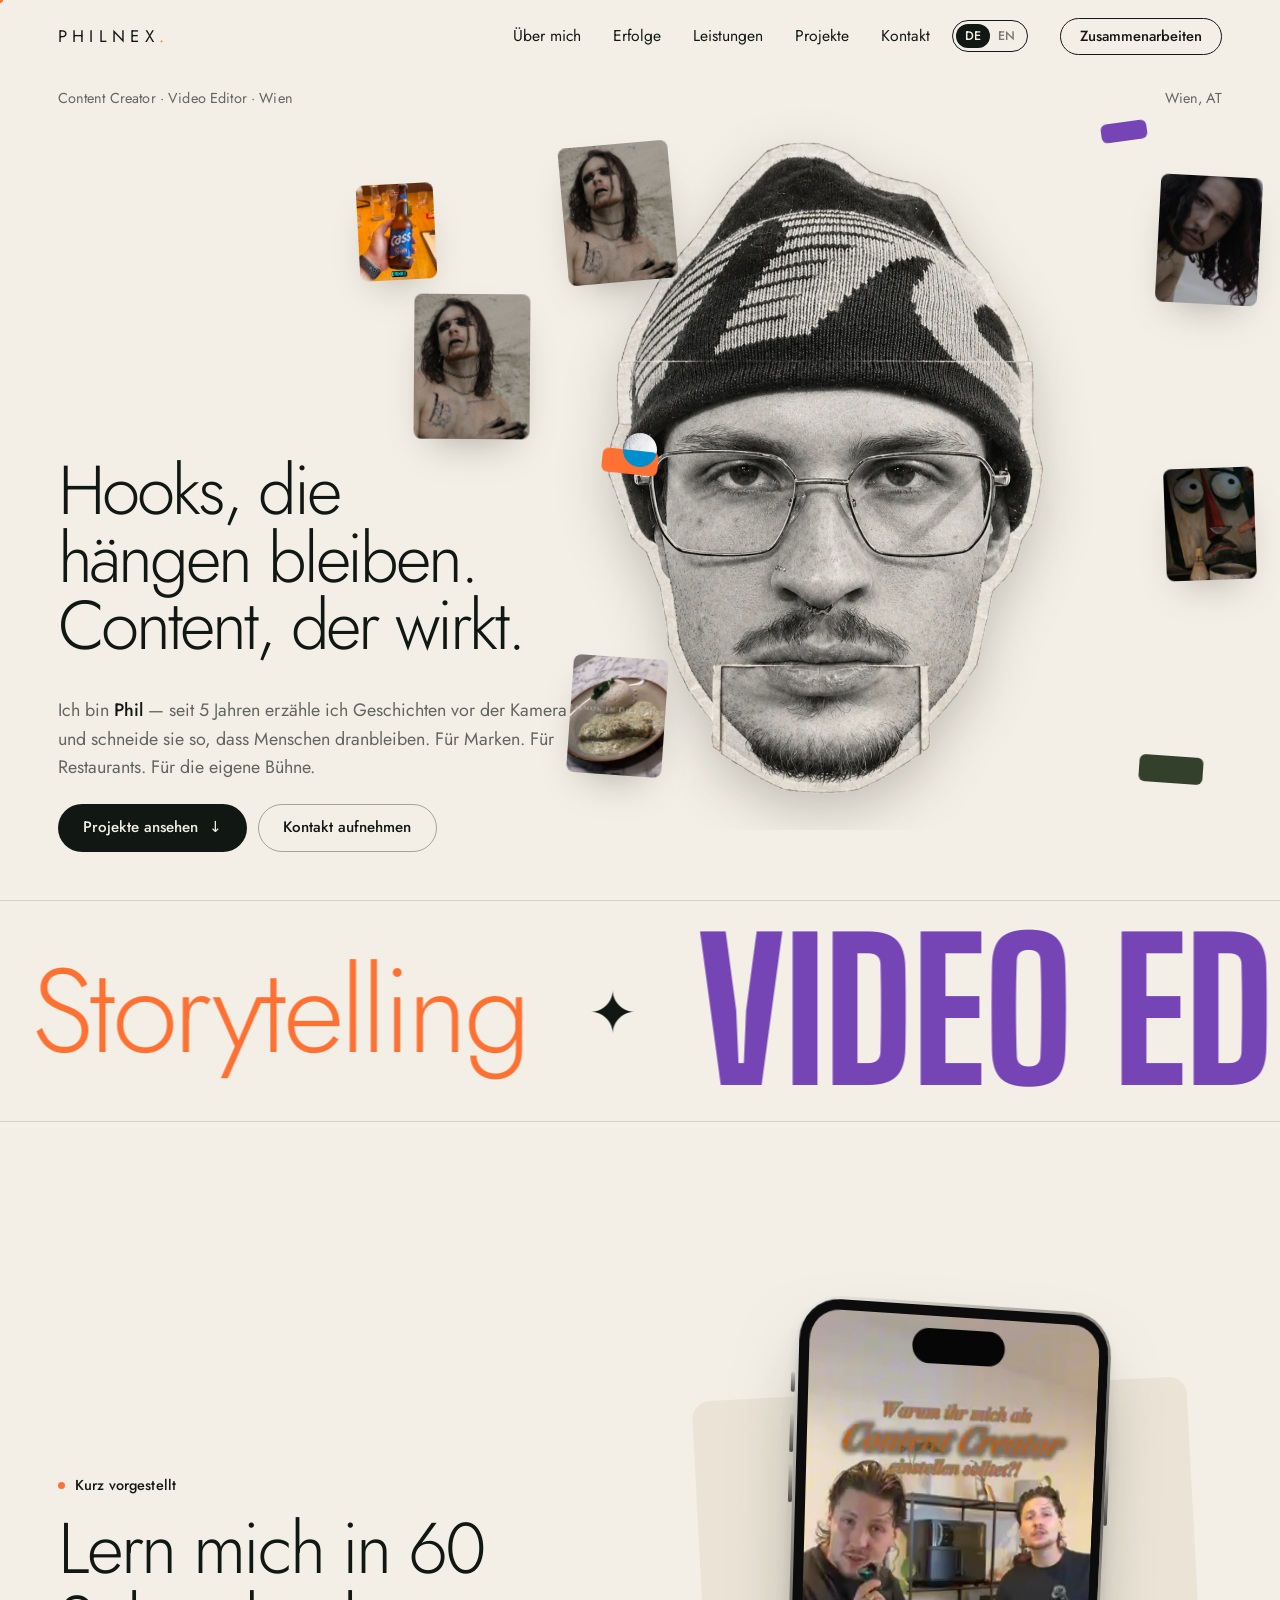
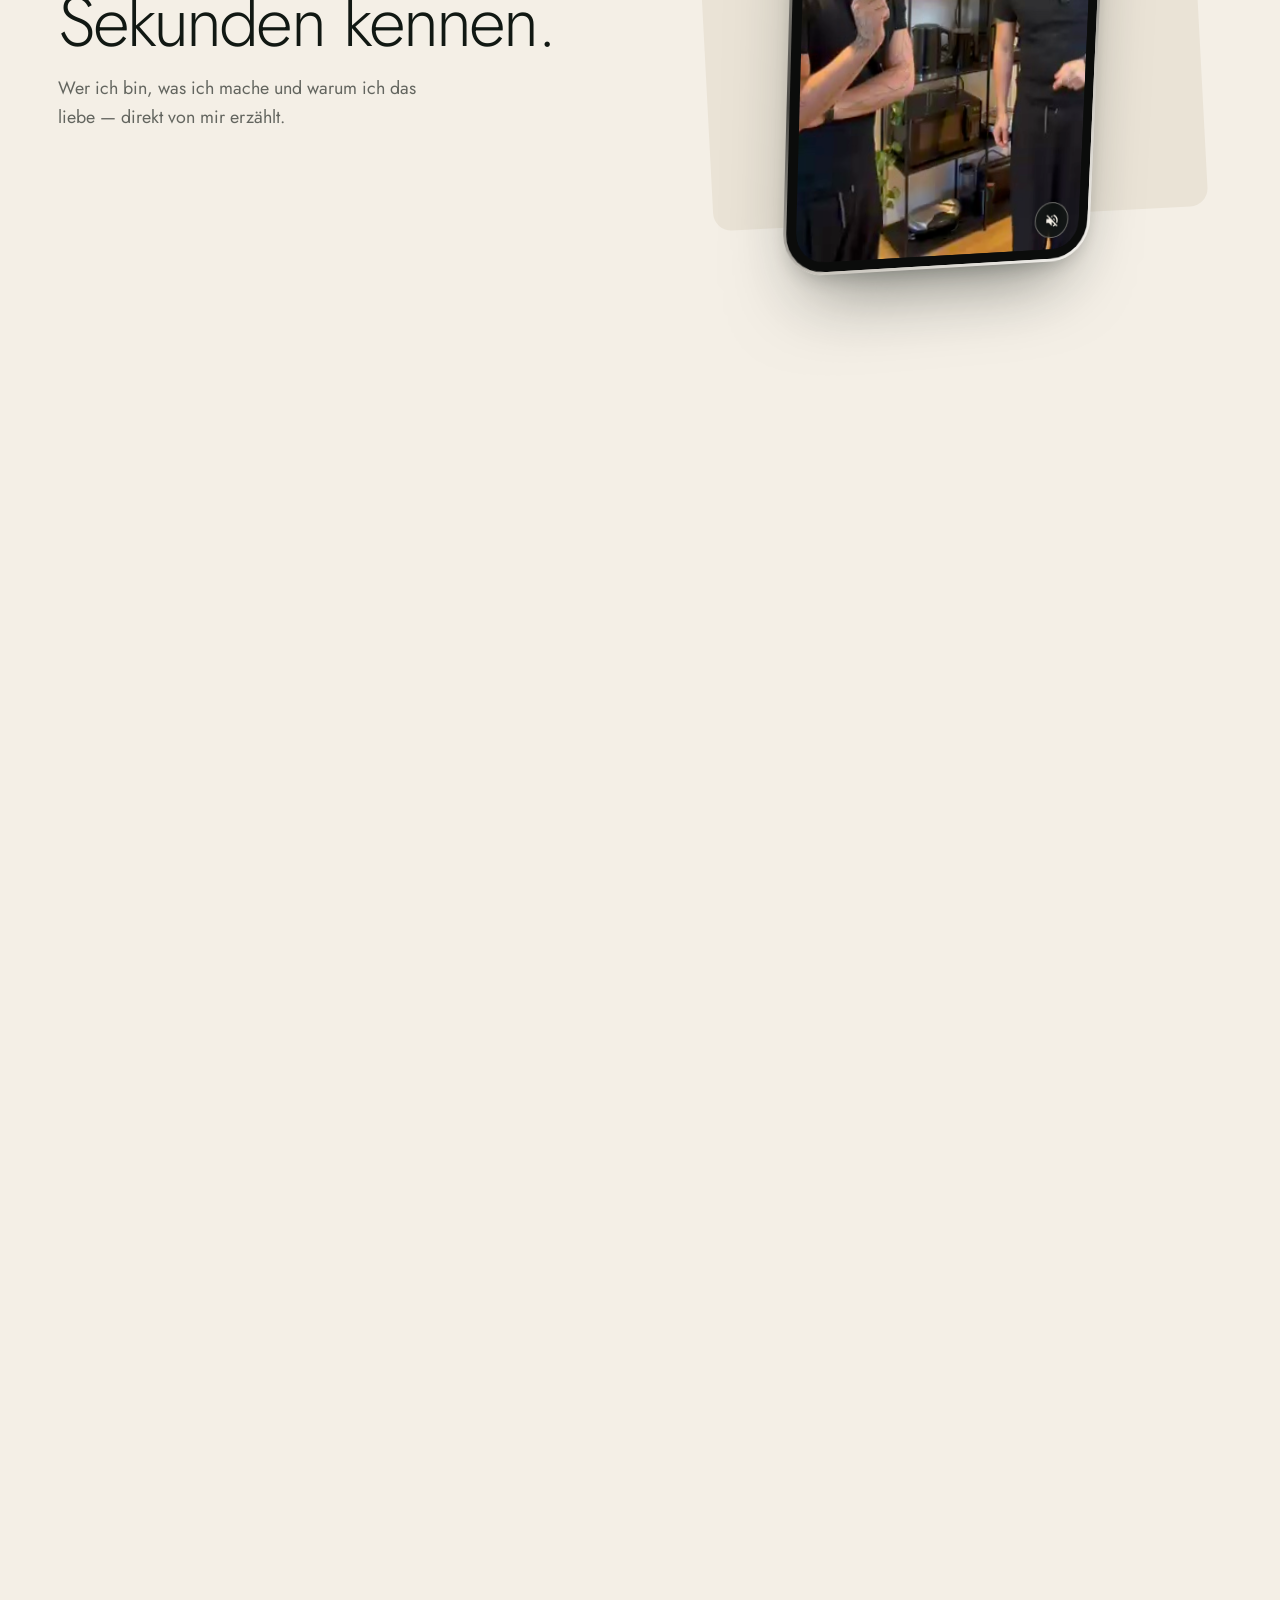
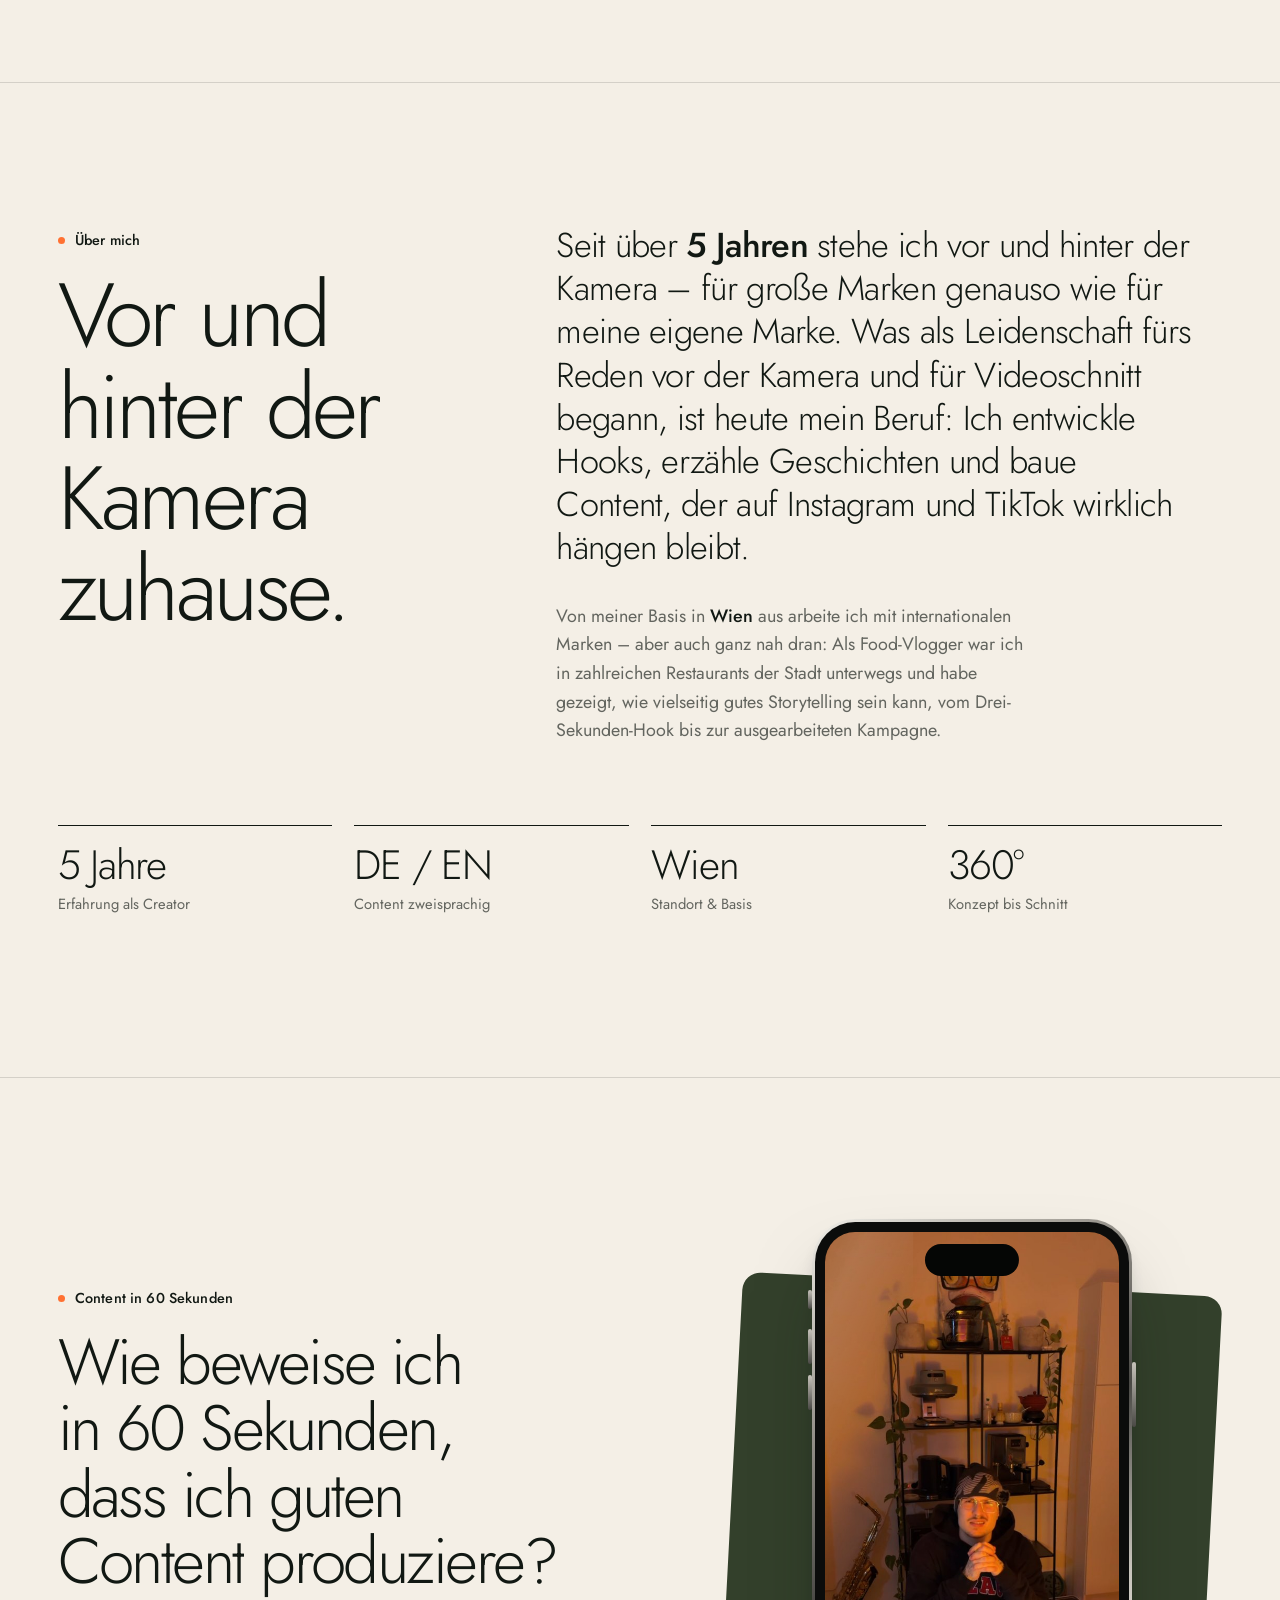
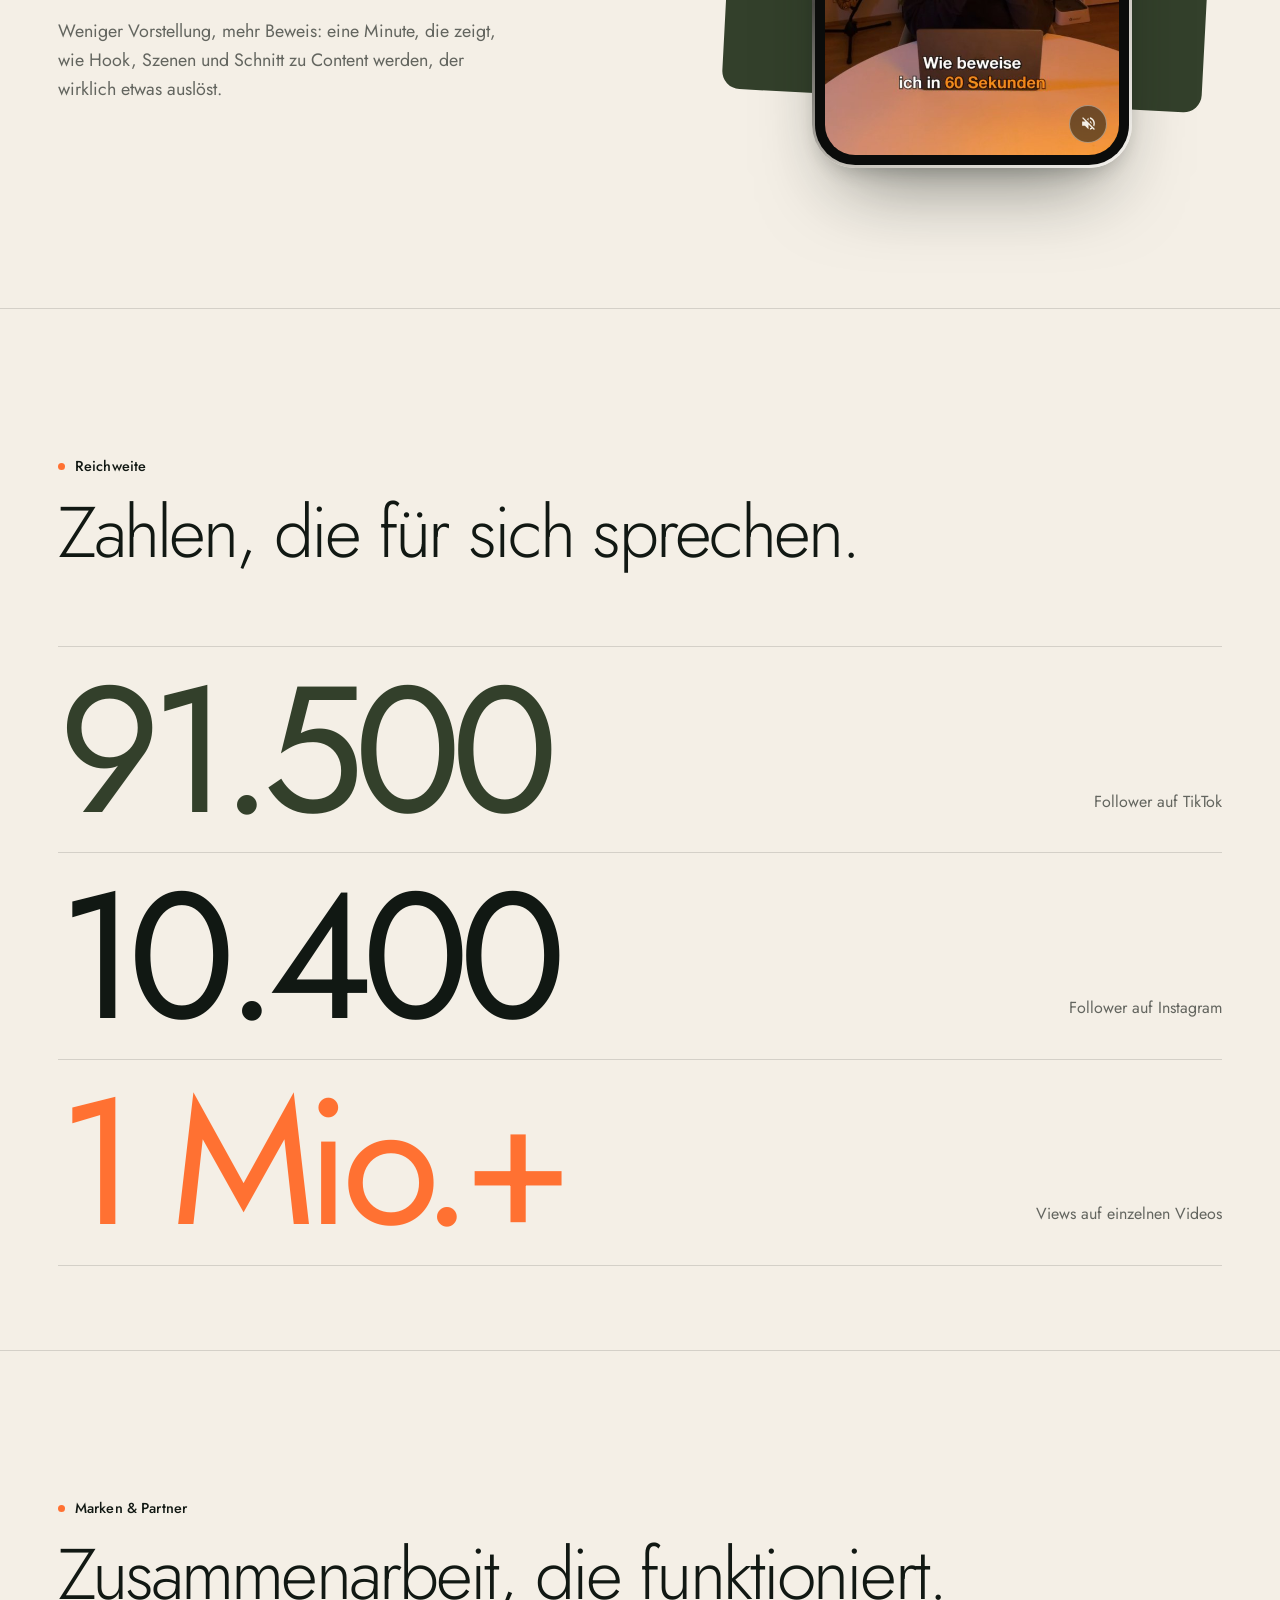
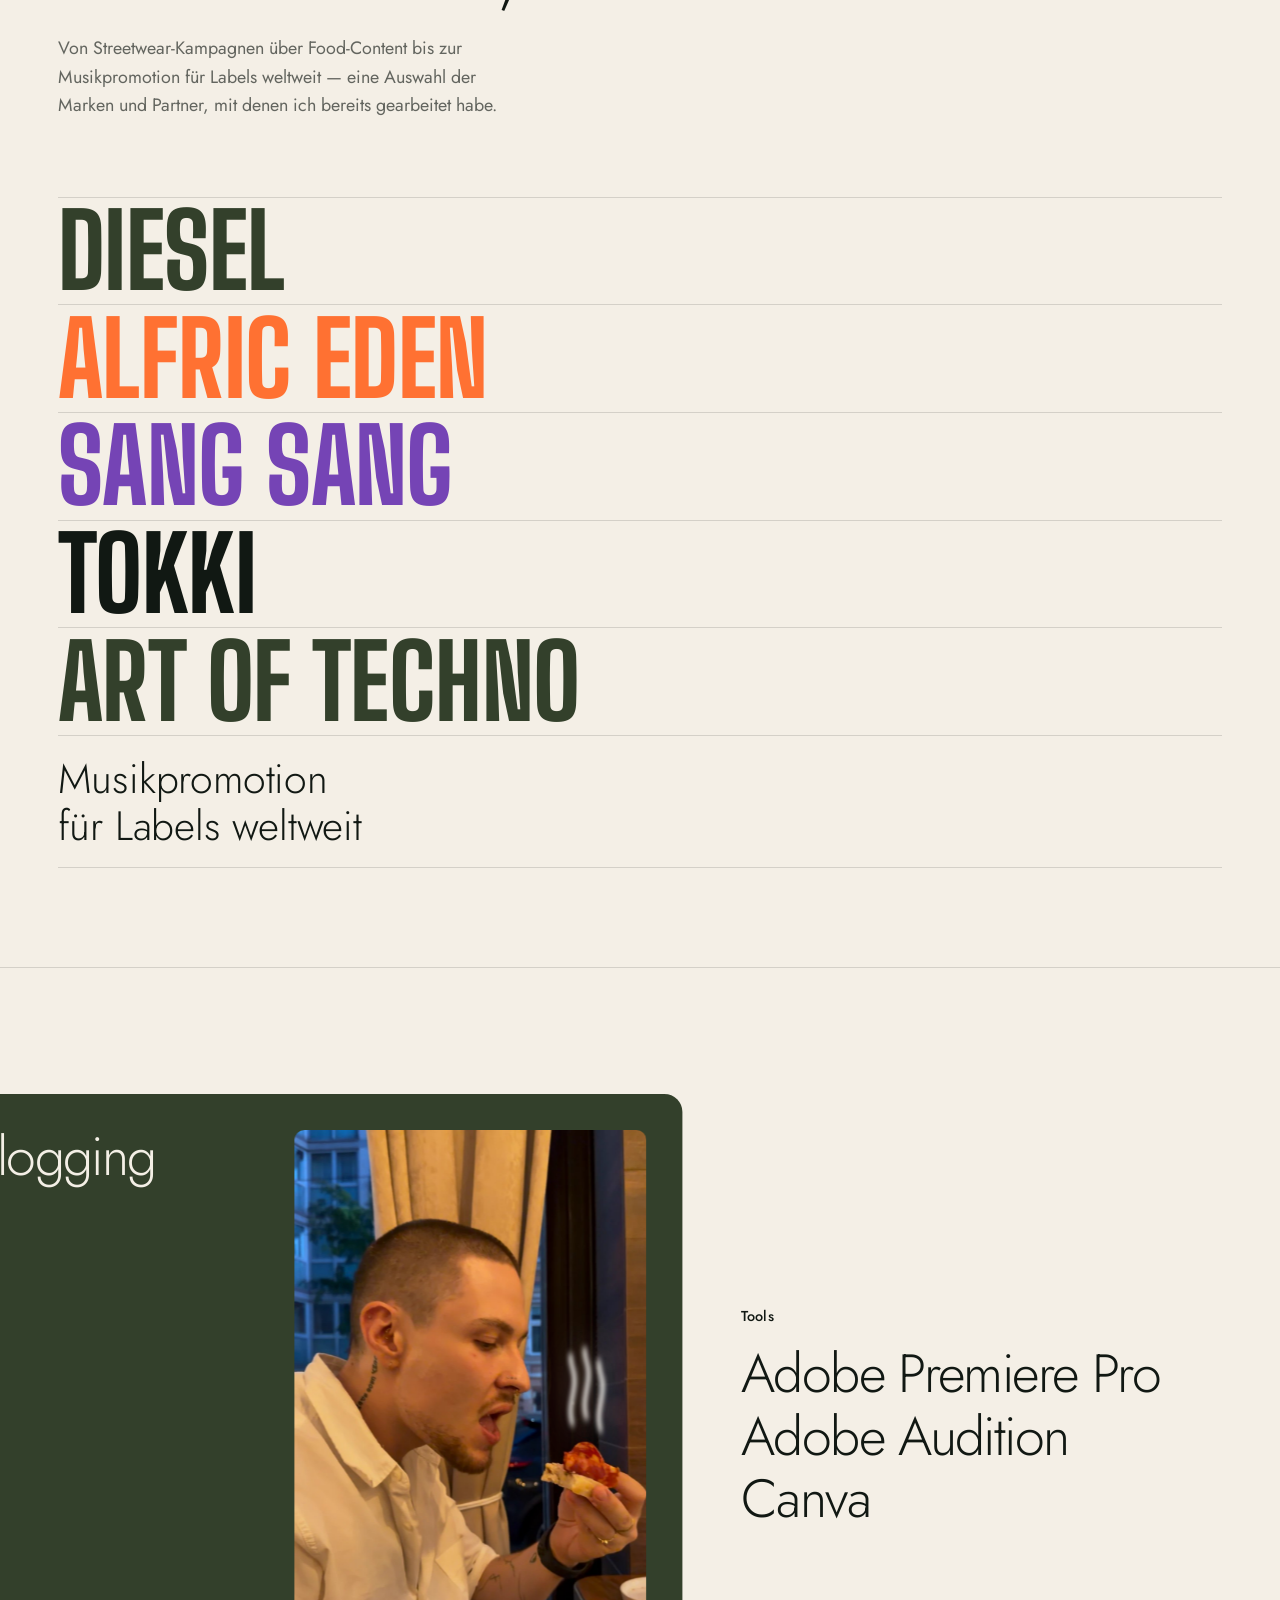
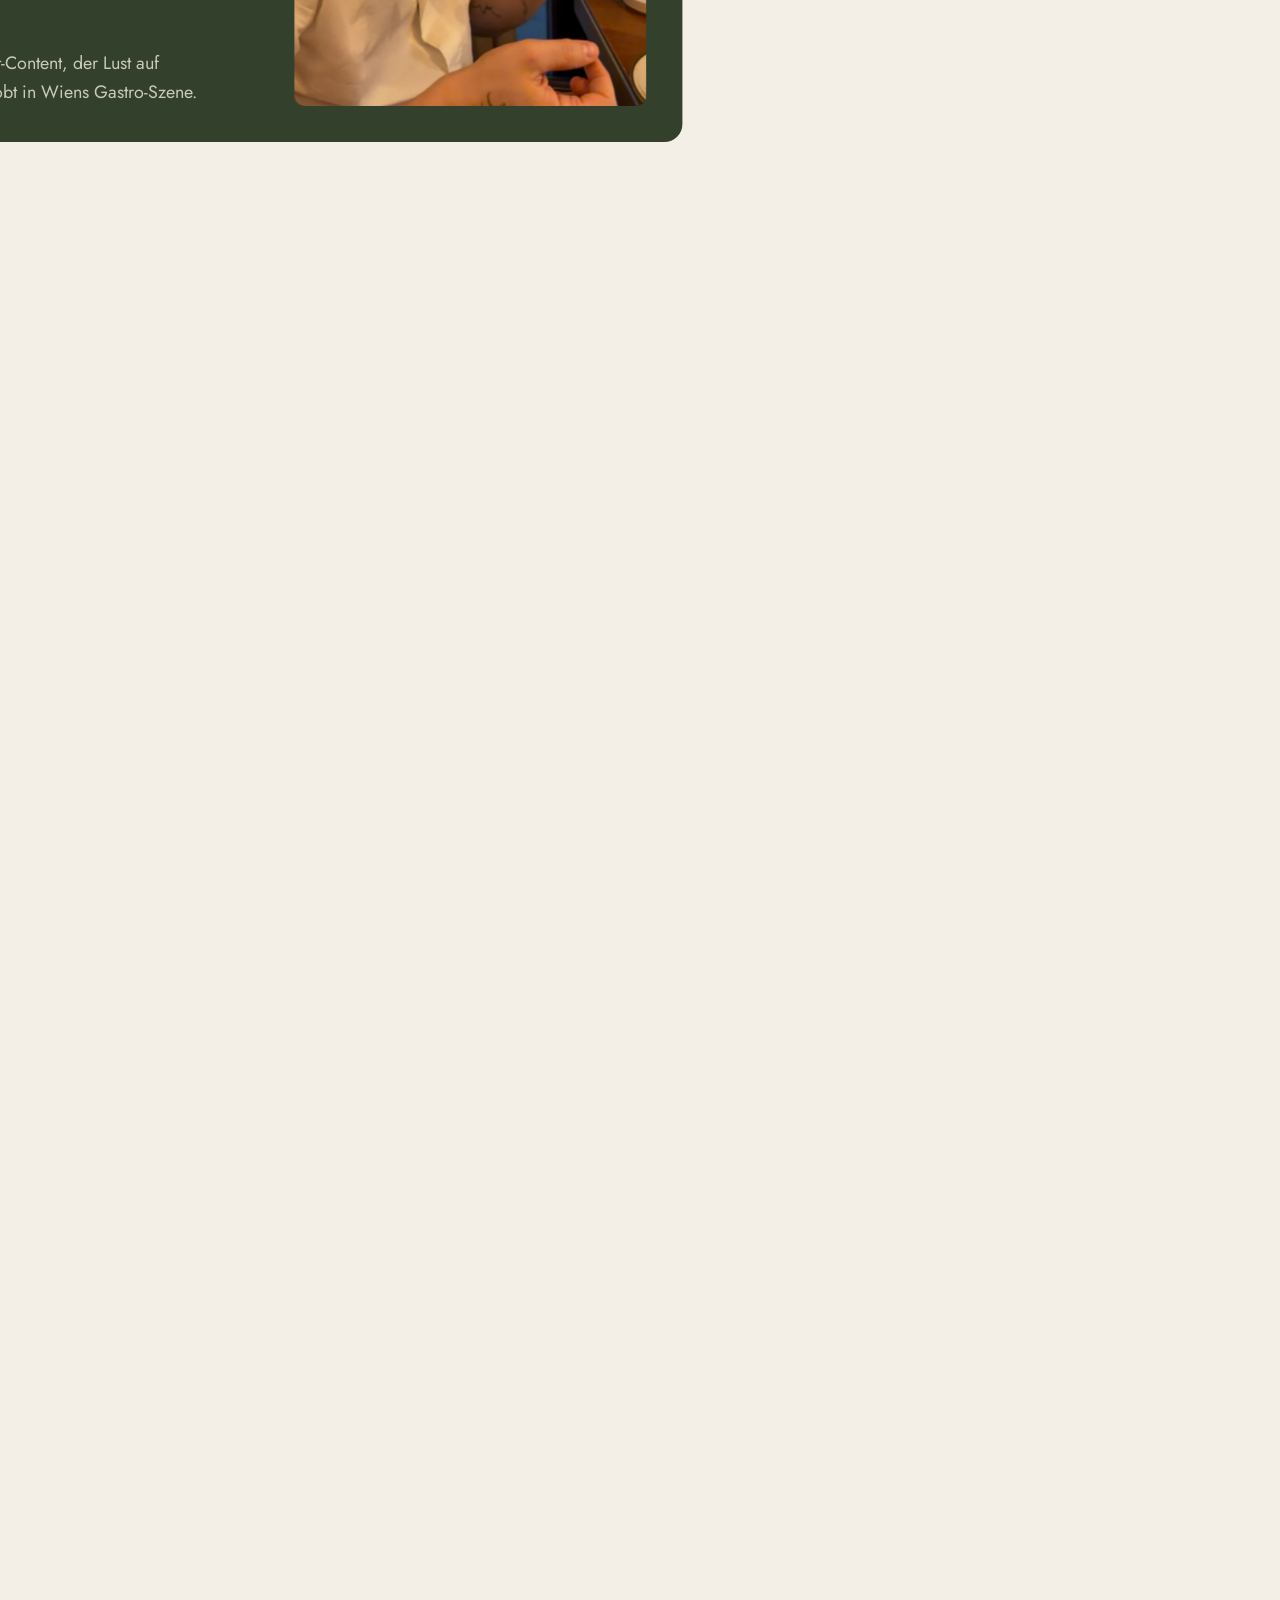
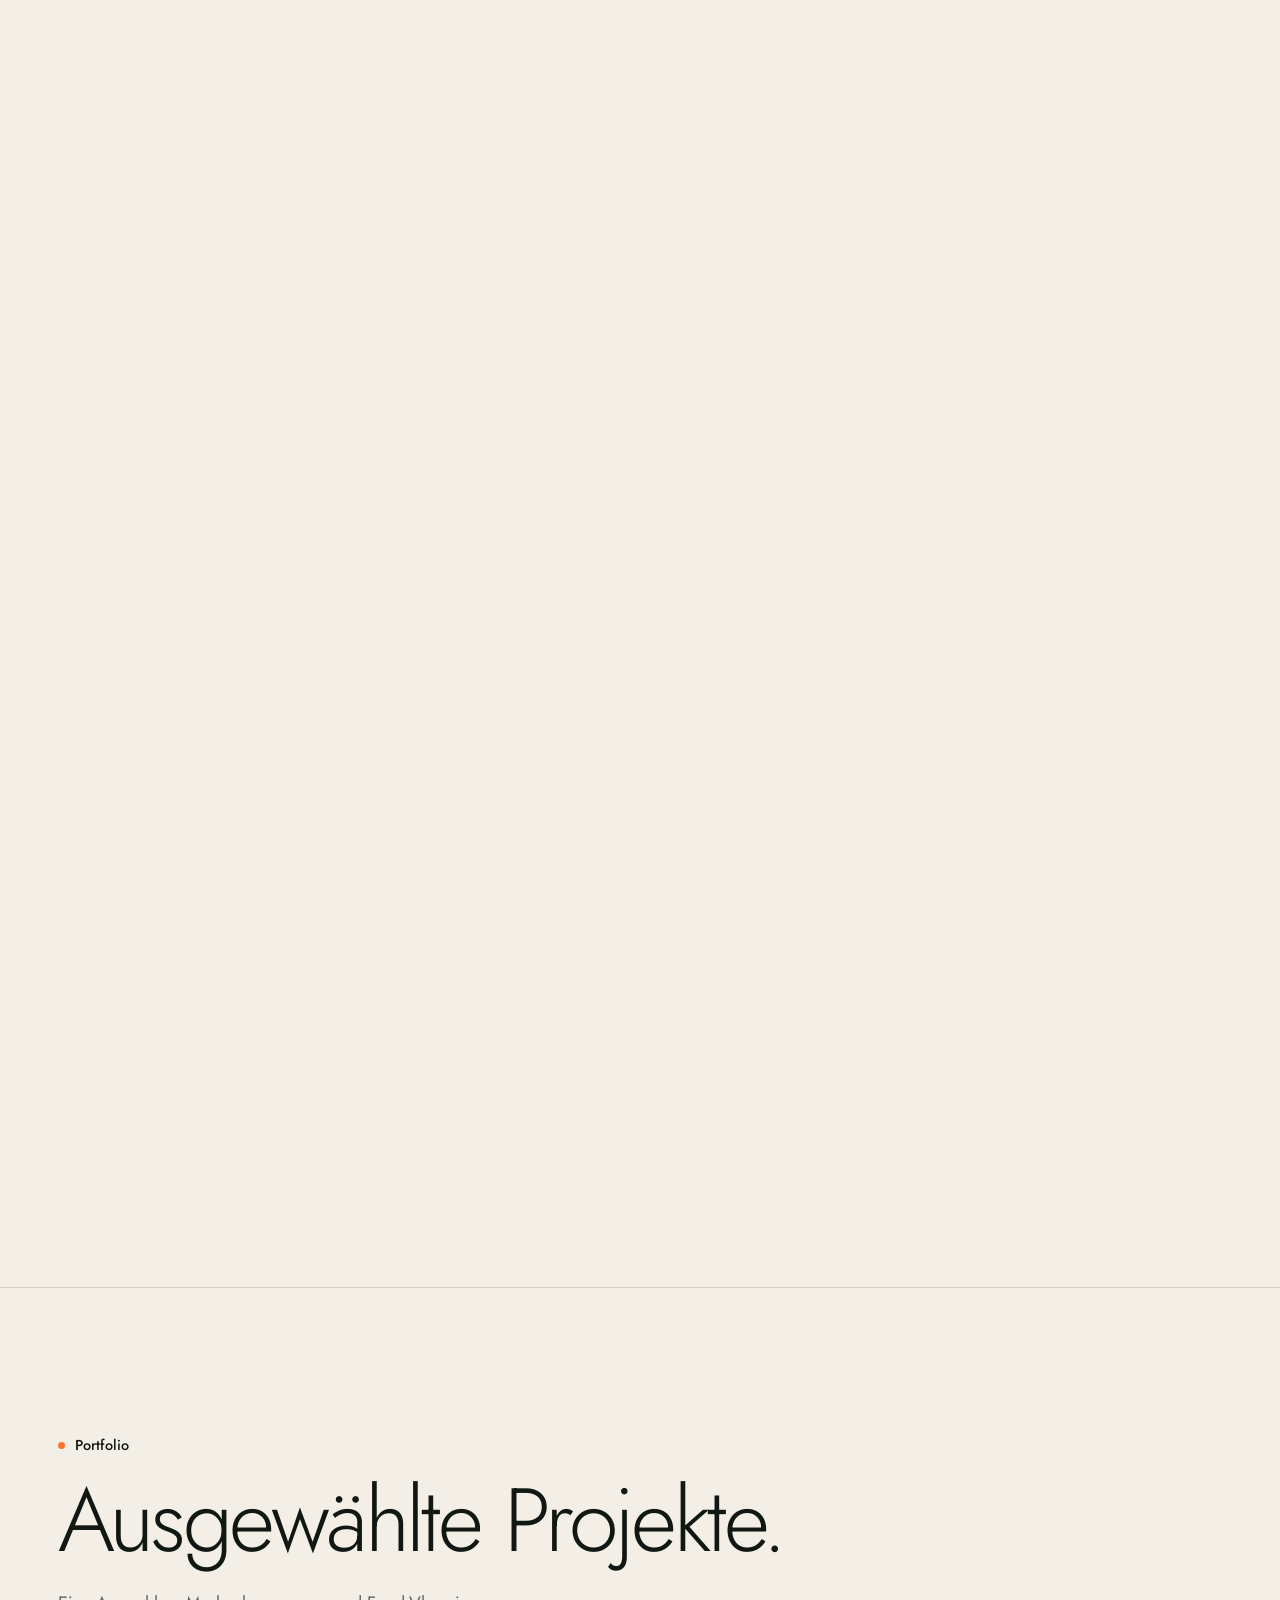
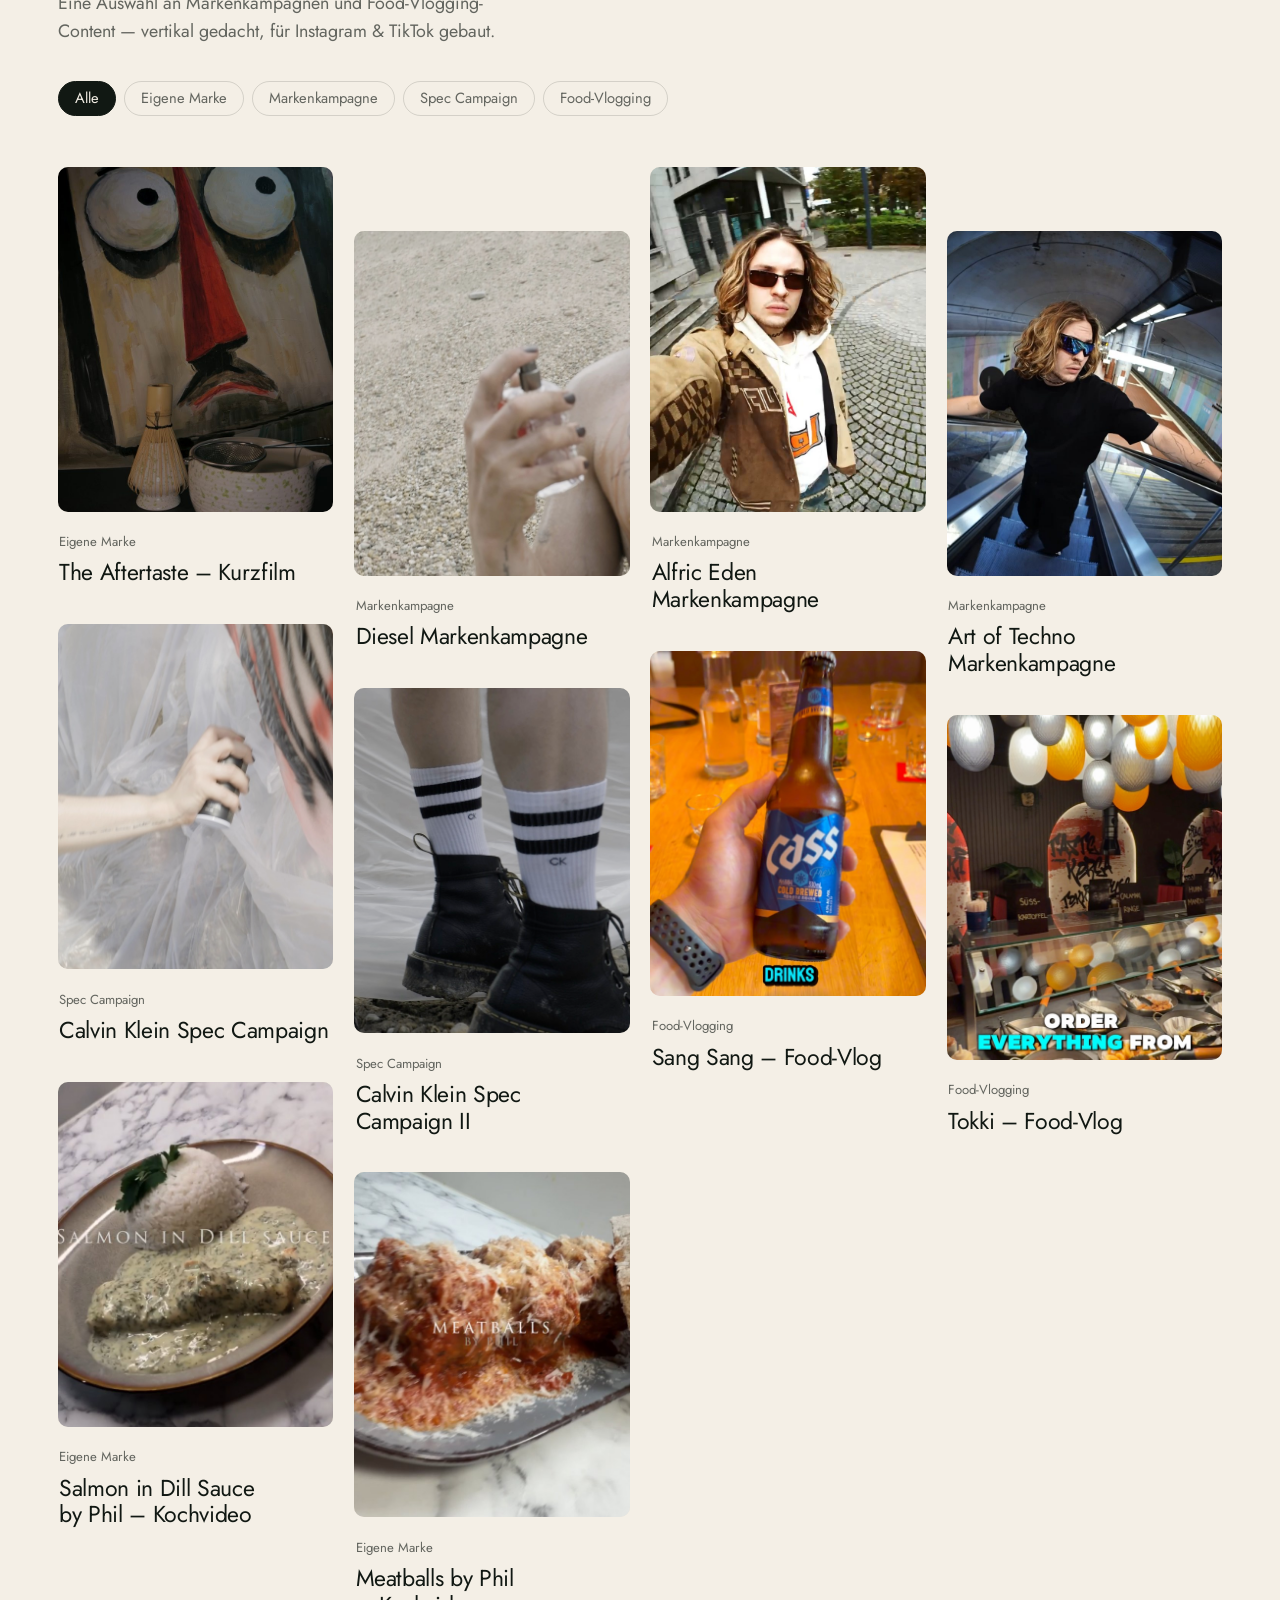
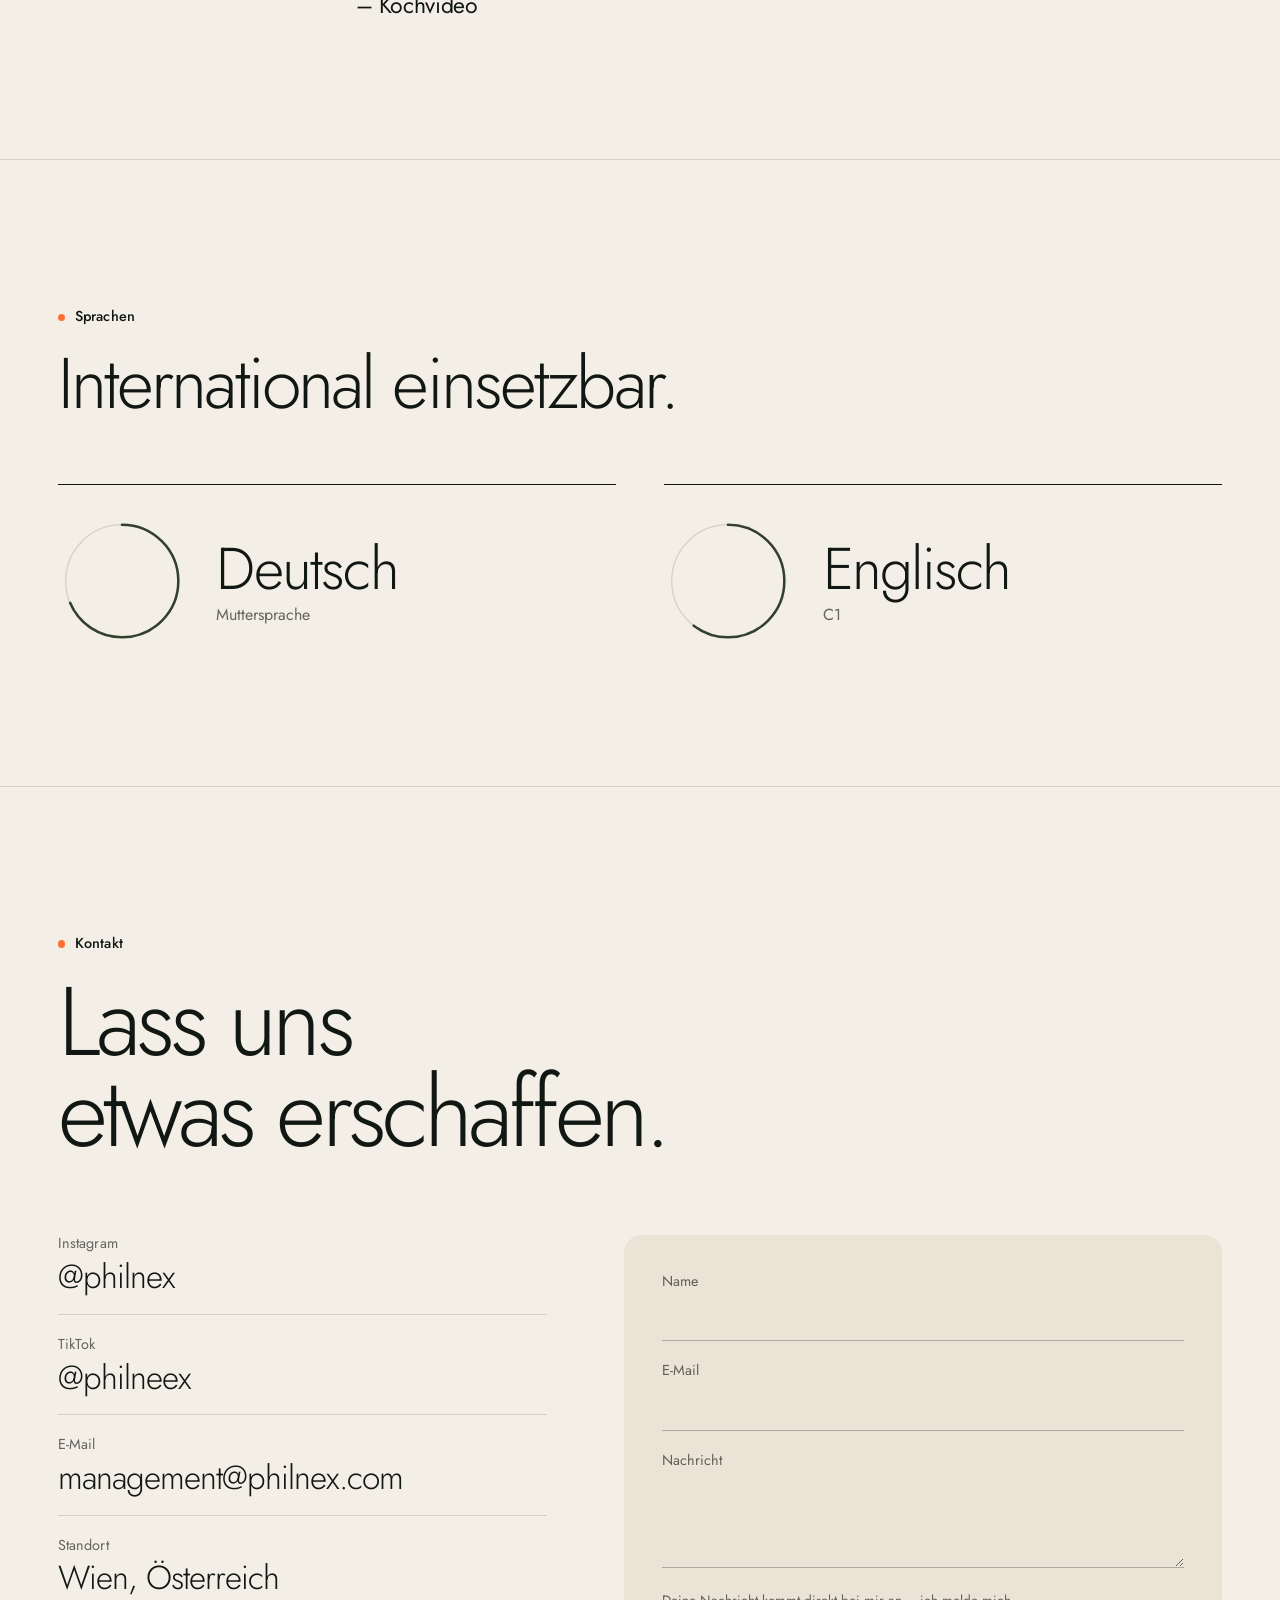
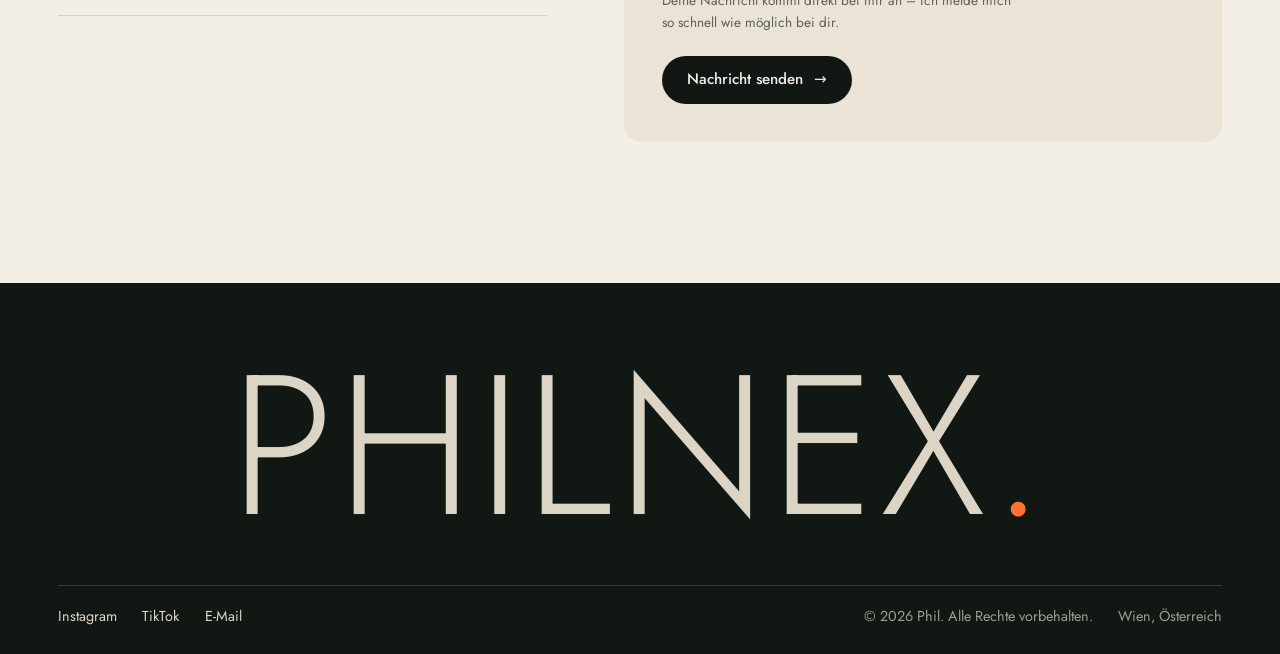
==== commit 24b030d4: "Contact form sends directly; remove Temu - Contact form posts to FormSubmit (no account) with sendin" ====
--- a/index.html
+++ b/index.html
@@ -249,7 +249,6 @@
   </div>
   <ul class="brands__list">
     <li class="brand" data-shift="1"><span class="brand__name">Diesel</span></li>
-    <li class="brand" data-shift="-1"><span class="brand__name">Temu</span></li>
     <li class="brand" data-shift="1"><span class="brand__name">Alfric Eden</span></li>
     <li class="brand" data-shift="1"><span class="brand__name">Sang Sang</span></li>
     <li class="brand" data-shift="-1"><span class="brand__name">Tokki</span></li>
@@ -454,8 +453,10 @@
         <div class="field"><label for="name">Name</label><input type="text" id="name" name="name" required autocomplete="name"></div>
         <div class="field"><label for="email">E-Mail</label><input type="email" id="email" name="email" required autocomplete="email"></div>
         <div class="field"><label for="message">Nachricht</label><textarea id="message" name="message" rows="3" required></textarea></div>
-        <p class="form__note">Das Formular öffnet dein E-Mail-Programm mit einer vorausgefüllten Nachricht an management@philnex.com.</p>
+        <input type="text" name="_honey" class="form__hp" tabindex="-1" autocomplete="off" aria-hidden="true">
+        <p class="form__note">Deine Nachricht kommt direkt bei mir an – ich melde mich so schnell wie möglich bei dir.</p>
         <button type="submit" class="btn btn--solid" data-magnetic>Nachricht senden <span class="btn__arrow">→</span></button>
+        <p class="form__status" id="formStatus" role="status" aria-live="polite"></p>
       </form>
     </div>
   </div>
--- a/css/style.css
+++ b/css/style.css
@@ -408,7 +408,6 @@
 .panel__art { position: relative; flex: 1; min-height: 0; margin: 0 clamp(1.4rem, 2.8vw, 2.6rem) clamp(1.4rem, 2.8vw, 2.6rem); border-radius: var(--r-media); overflow: hidden; }
 .art { position: absolute; inset: -6%; display: block; will-change: transform; background: var(--paper-2) center / cover no-repeat; }
 .art::after, .art svg { display: none; }
-.art--glass { background-image: url("../assets/proyectos/temu-markenkampagne-03-poster.jpg"); }
 .art--light { background-image: url("../assets/proyectos/diesel-markenkampagne-01-poster.jpg"); }
 .art--chrome { background-image: url("../assets/aftertaste/poster.jpg"); }
 .art--velvet { background-image: url("../assets/proyectos/calvin-klein-markenkampagne-01-poster.jpg"); }
@@ -780,3 +779,14 @@
 .nav.is-light .lang-switch button.is-active { background: var(--cream); color: var(--ink); }
 .nav__brand { margin-right: auto; }
 @media (min-width: 900px) { .nav__brand { margin-right: 0; } .lang-switch { margin-left: -.6rem; } }
+
+/* ---- Contact form: direct sending states ---- */
+.form__hp { position: absolute; left: -9999px; width: 1px; height: 1px; opacity: 0; pointer-events: none; }
+.form { position: relative; }
+.form__status { min-height: 1.4em; font: 400 .95rem/1.5 var(--sans); color: var(--ink-2); }
+.form__status:empty { display: none; }
+.form.is-sending .btn { opacity: .6; cursor: progress; }
+.form.is-sent .form__status { color: var(--forest); font-weight: 500; }
+.form.is-sent .form__status::before { content: "✓ "; }
+.form.is-error .form__status { color: #B3261E; }
+.form.is-error .form__status a { color: inherit; text-decoration: underline; text-underline-offset: 3px; }
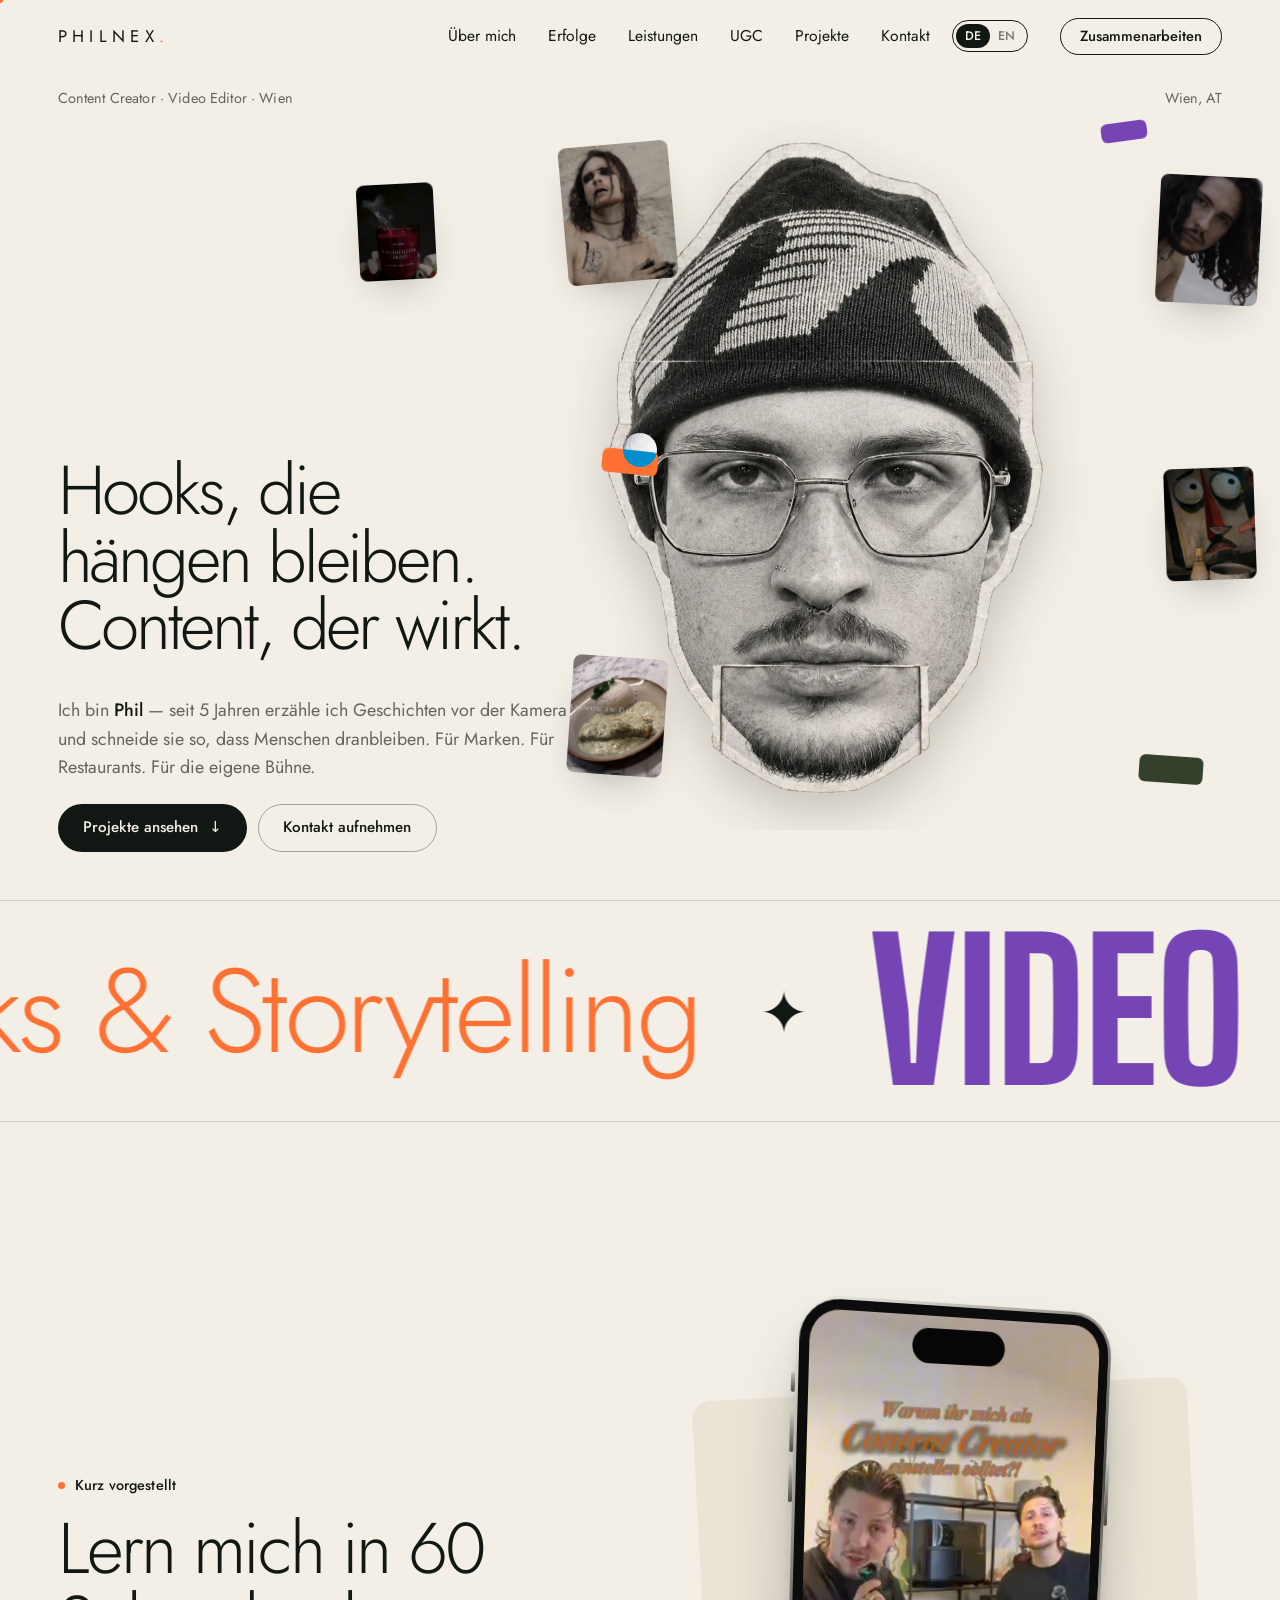
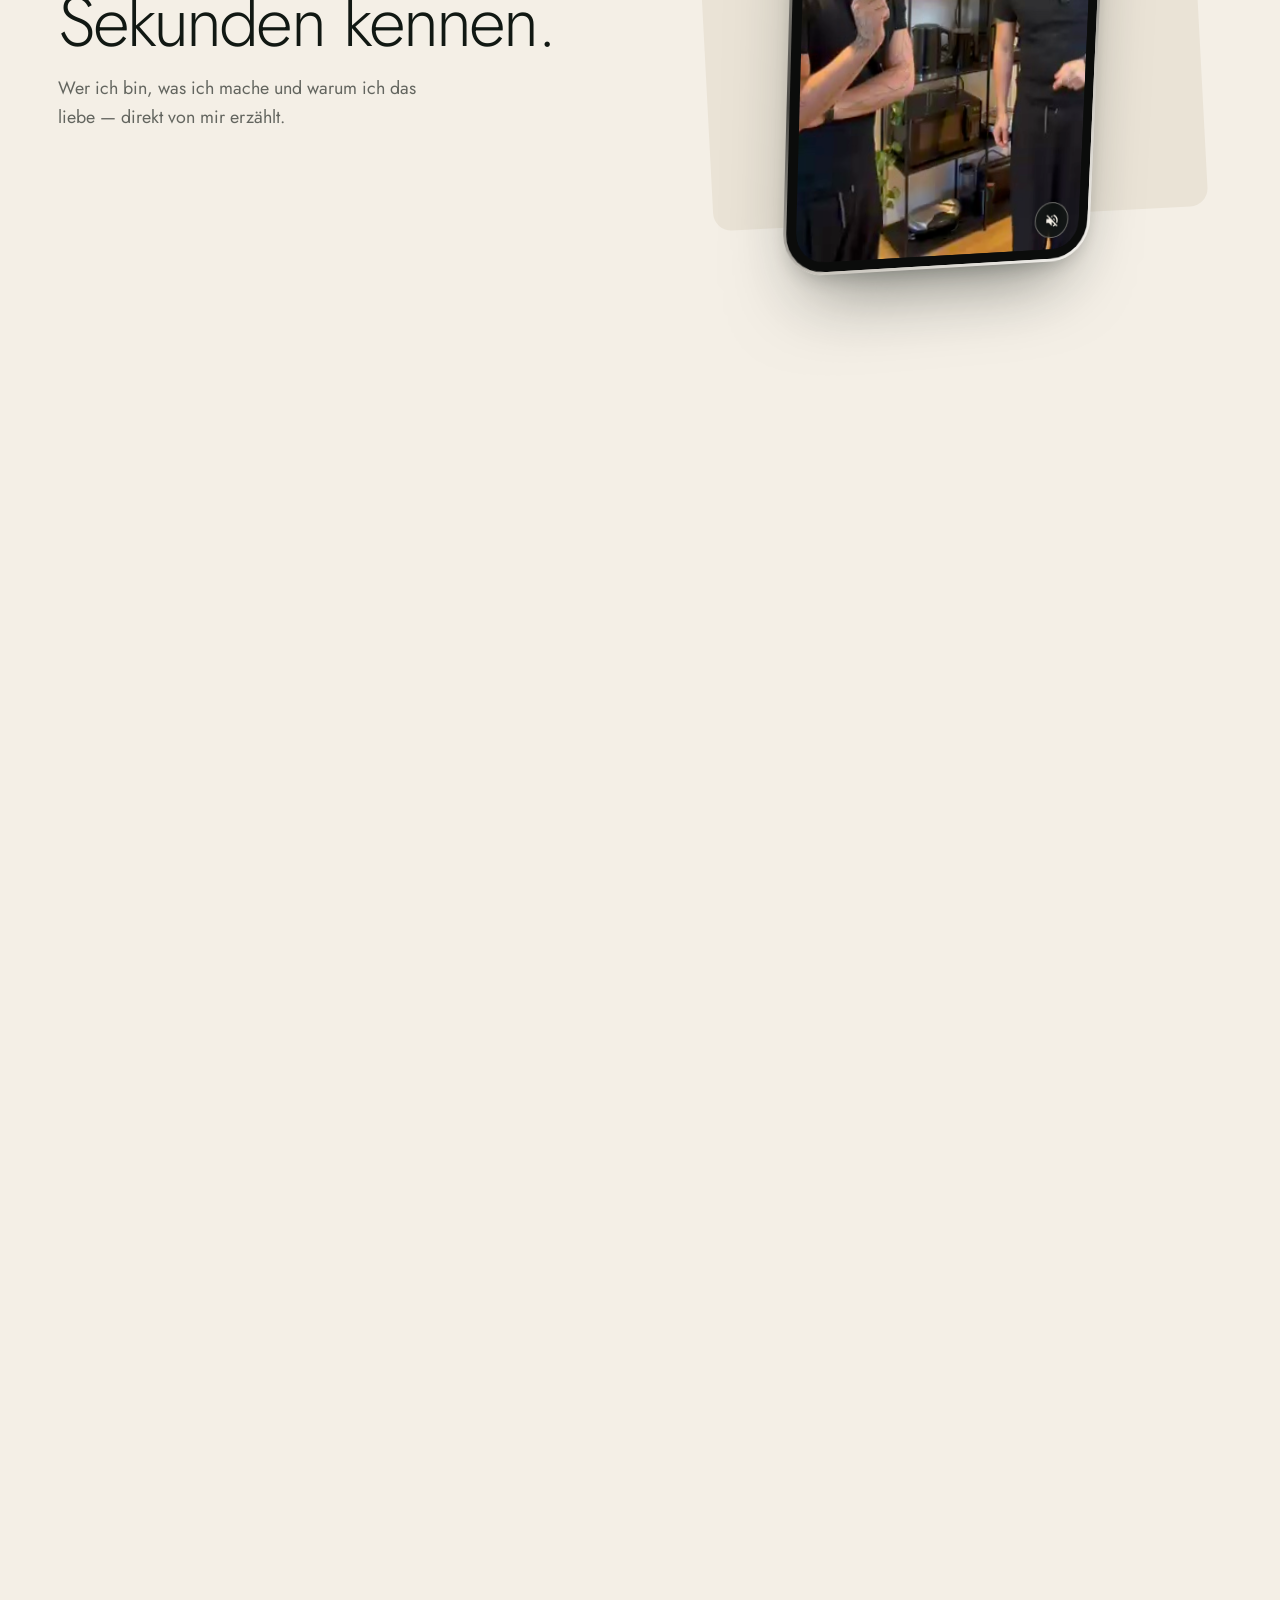
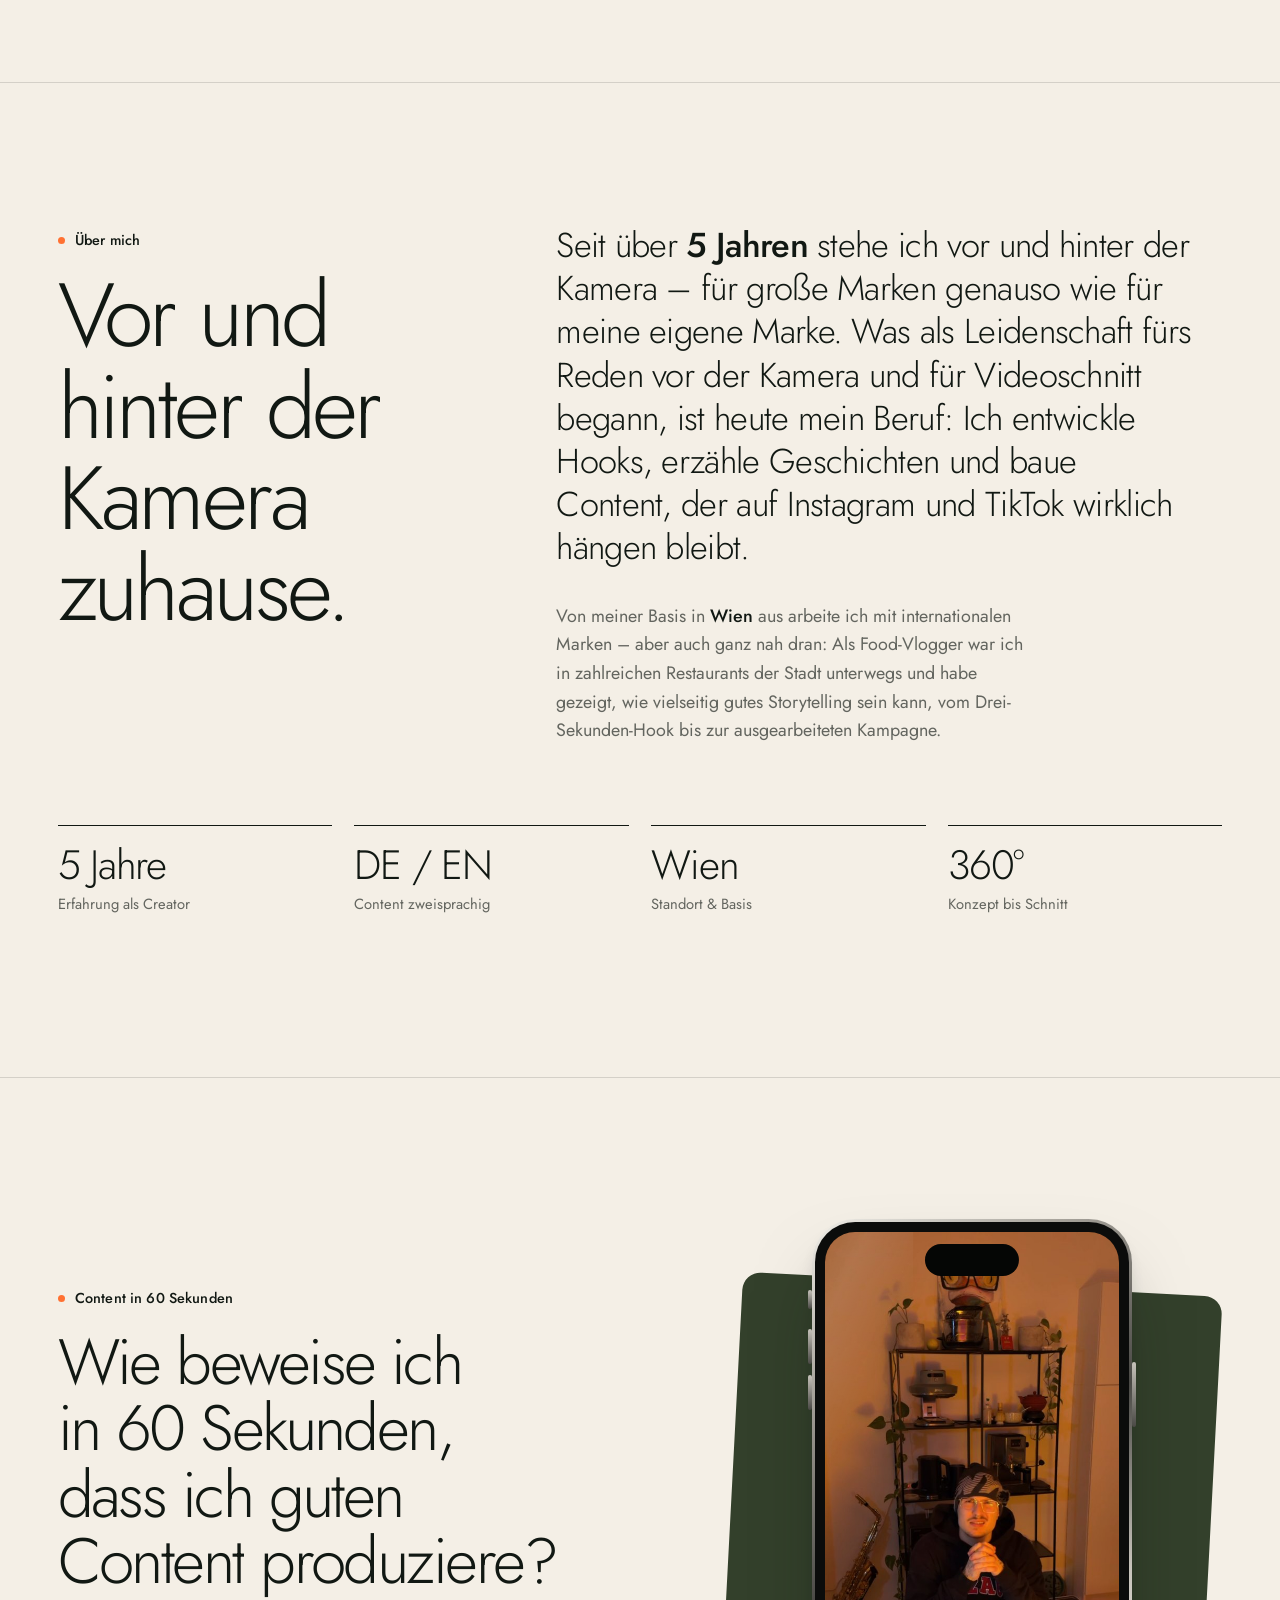
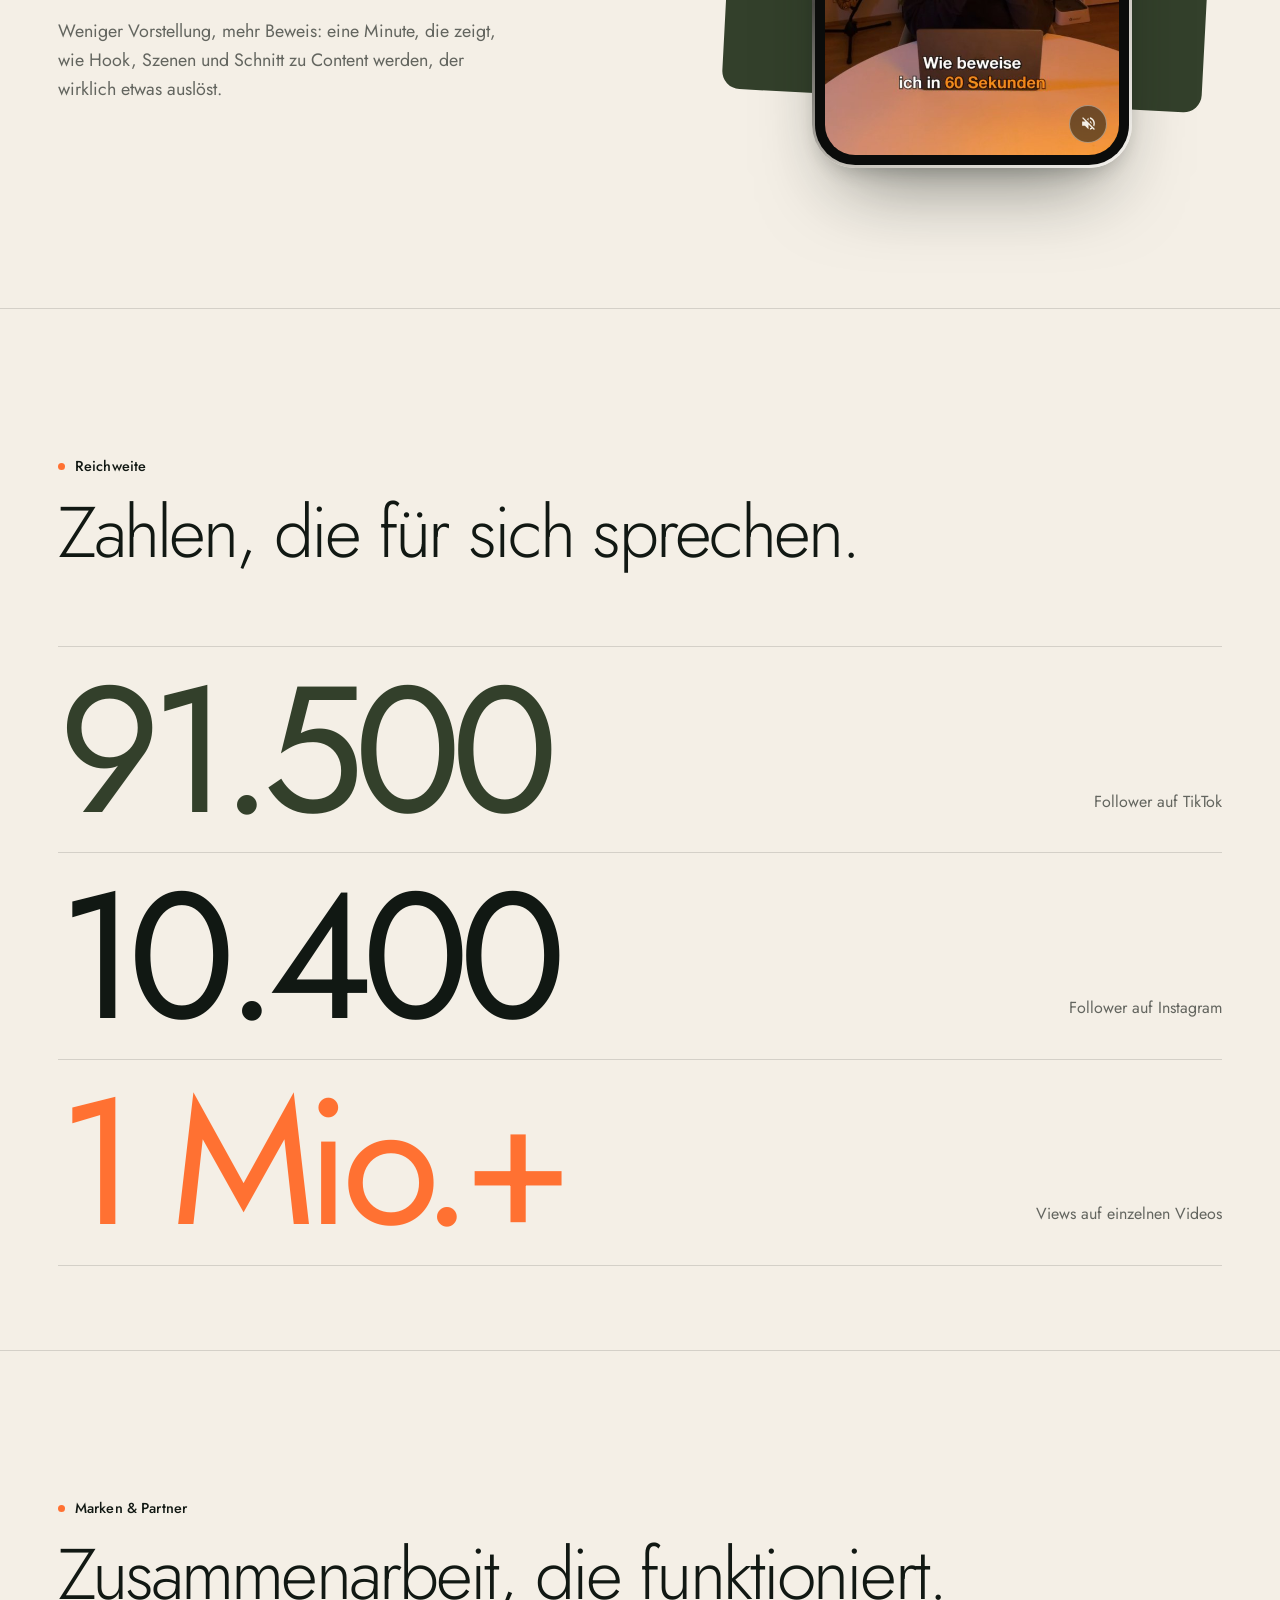
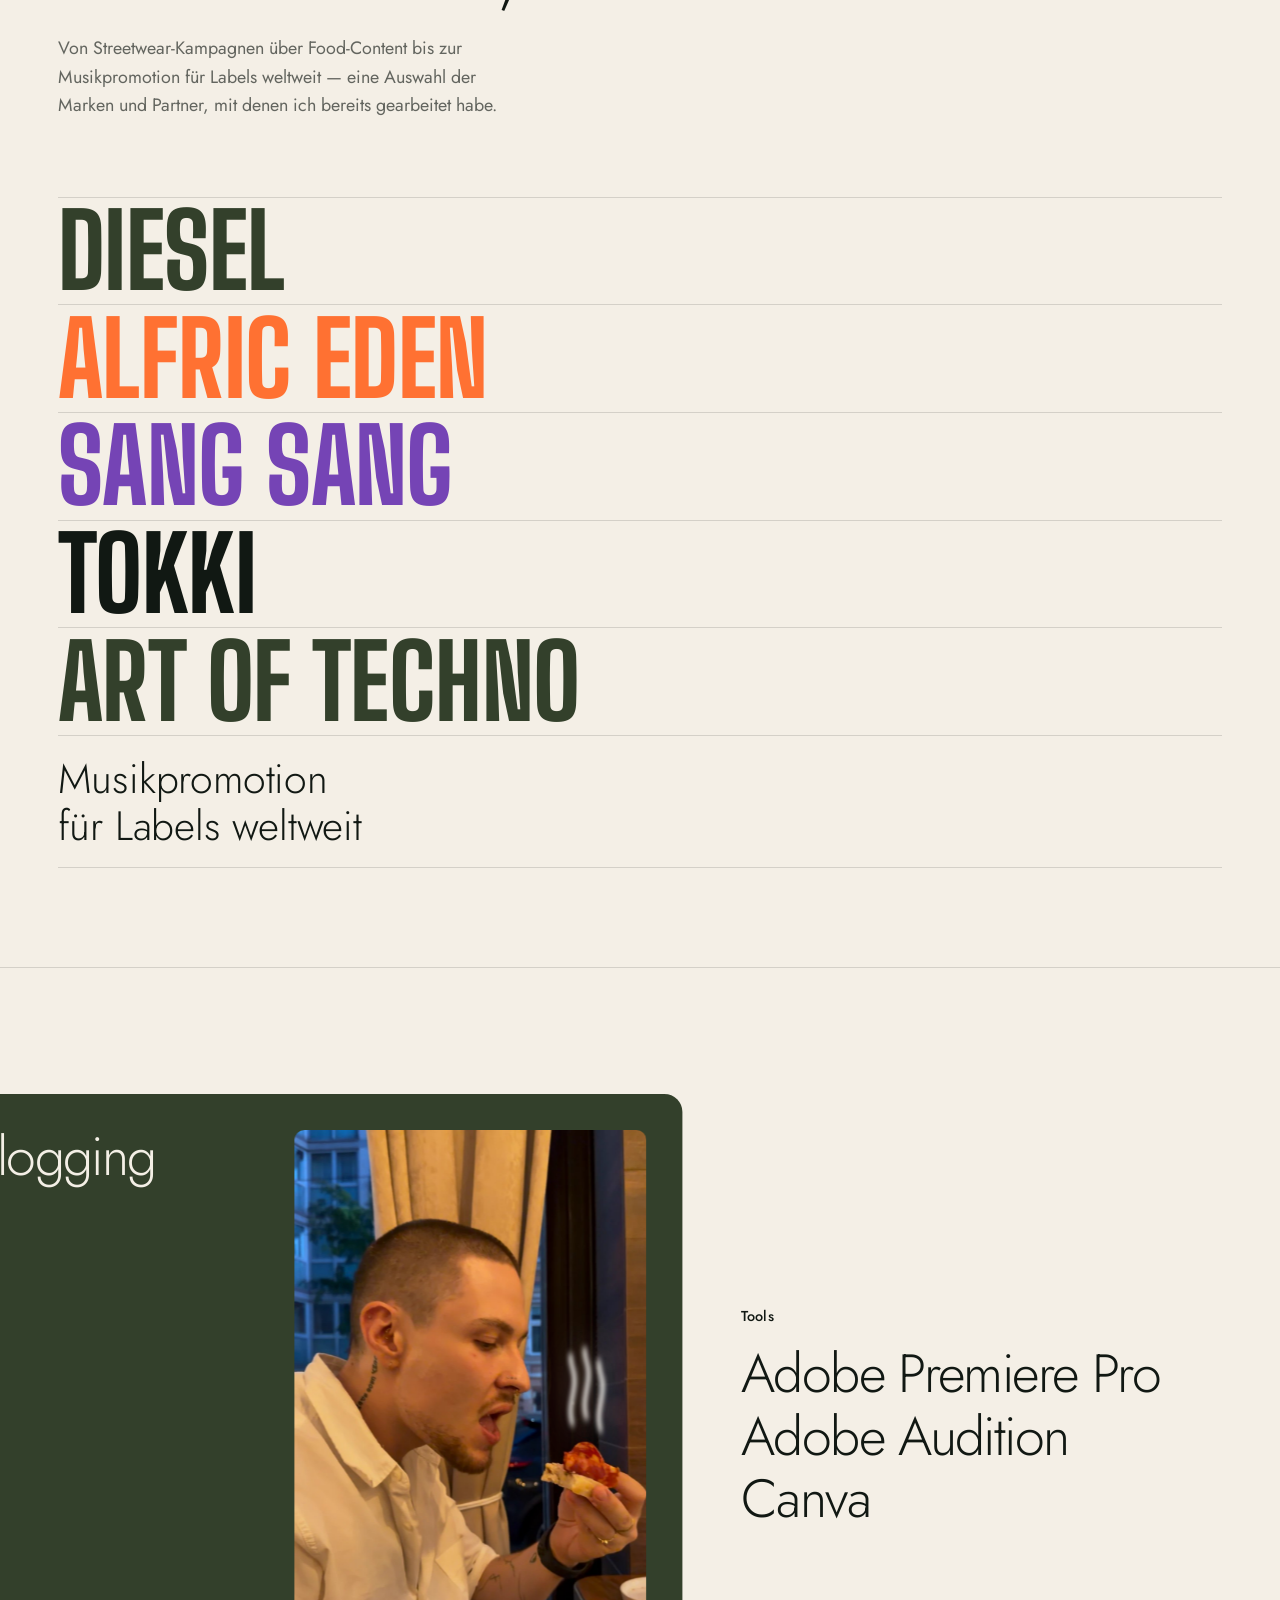
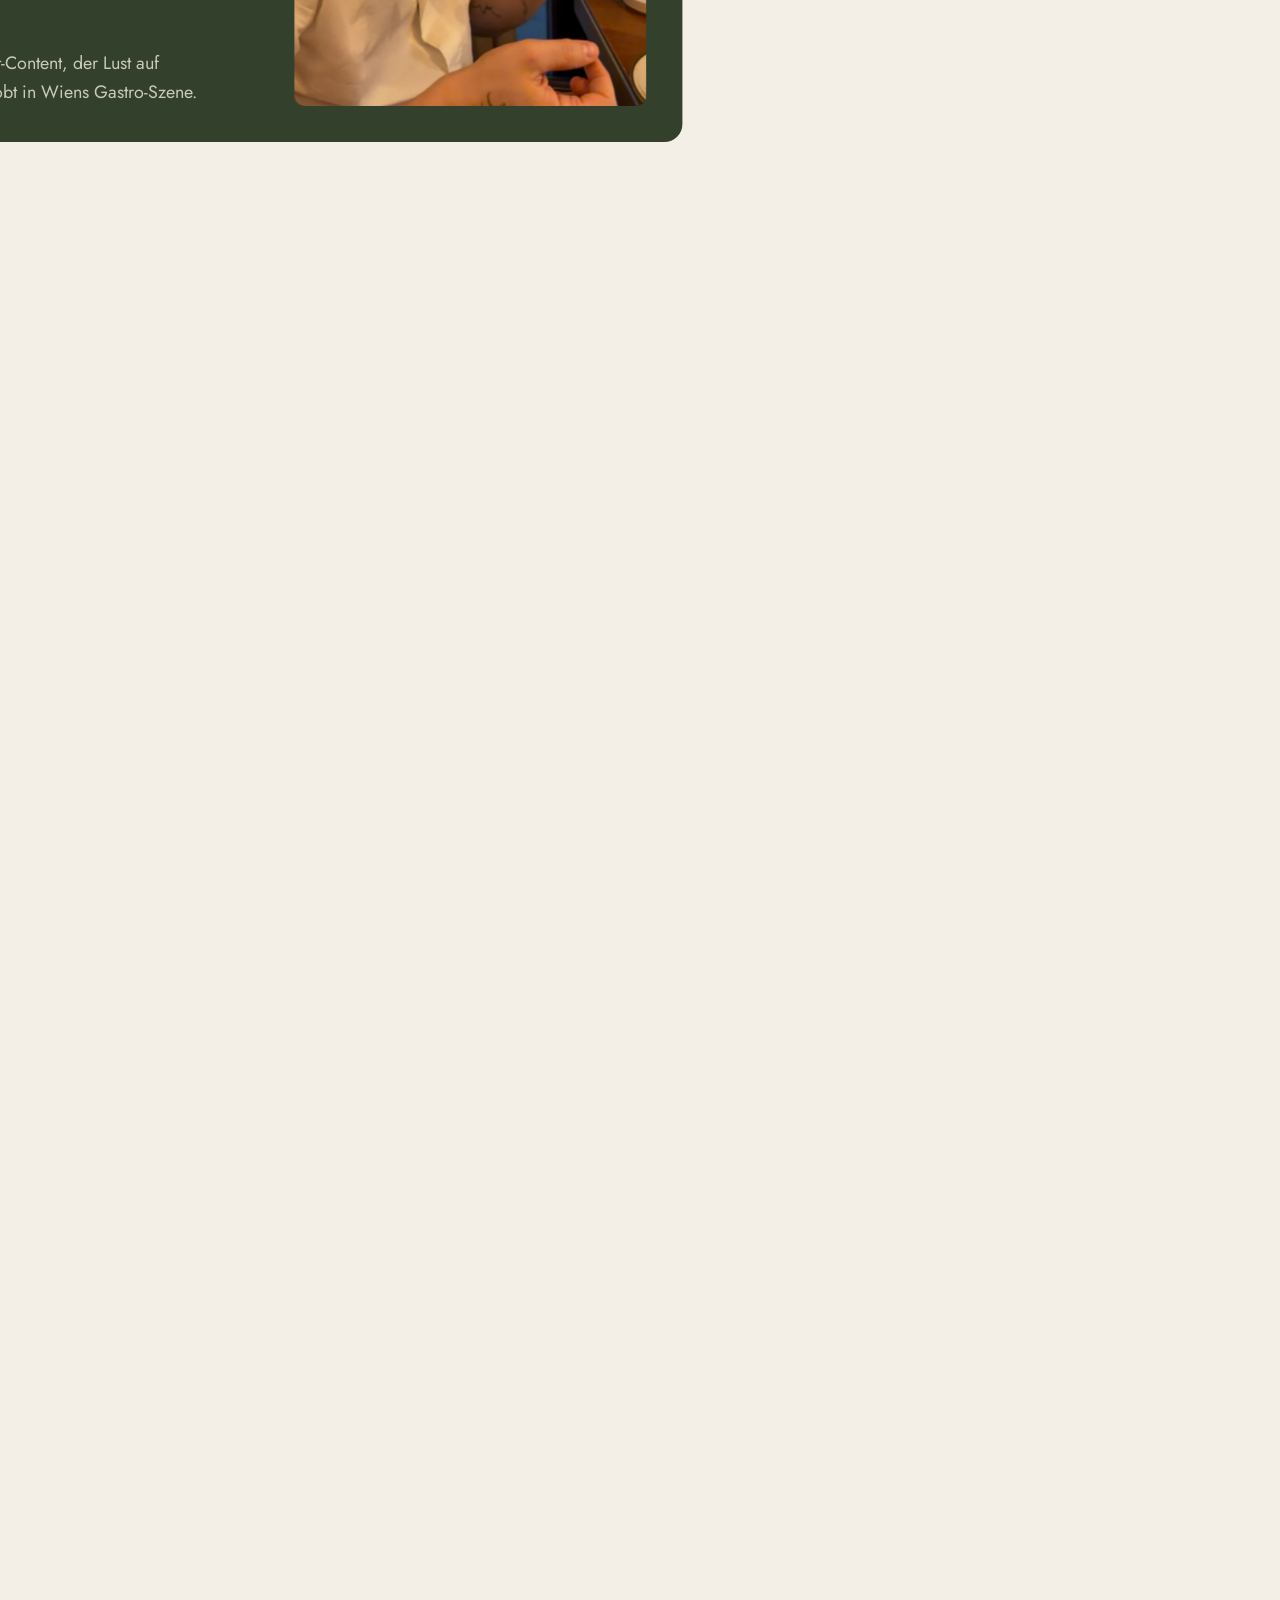
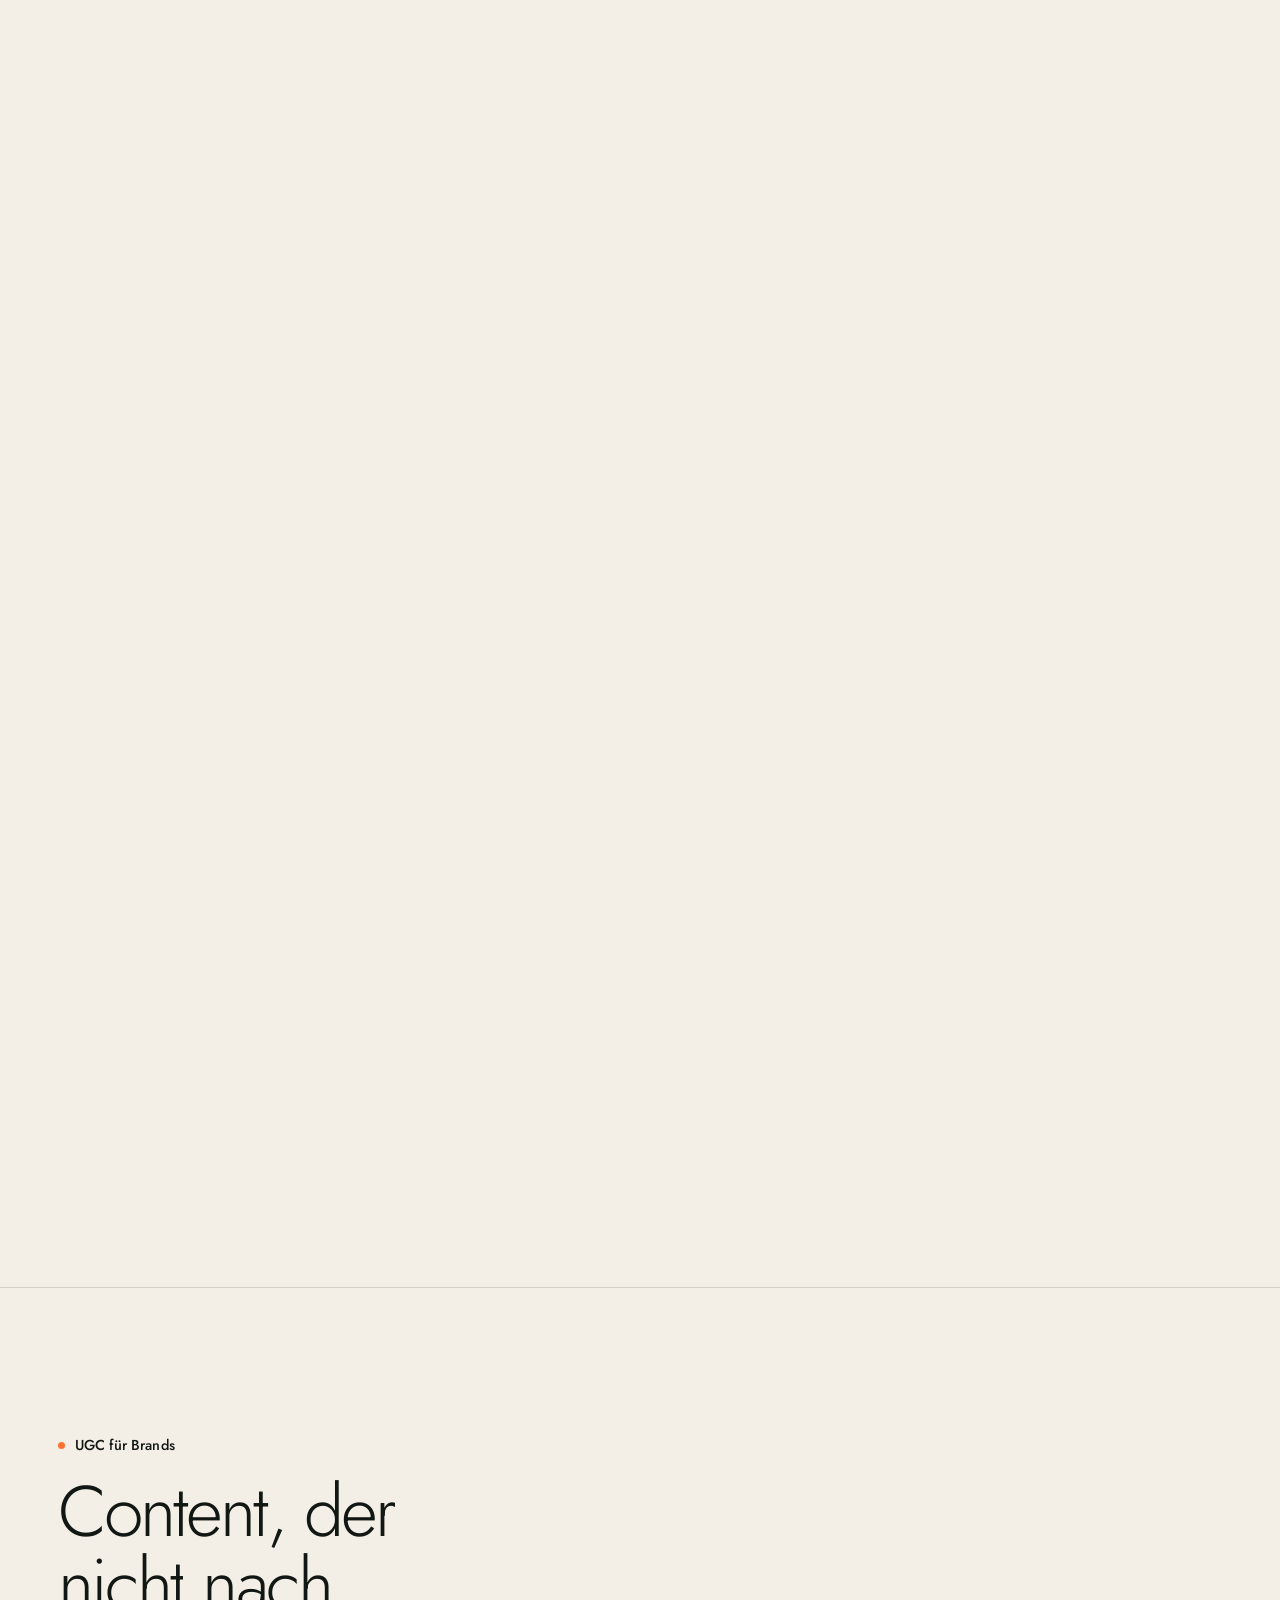
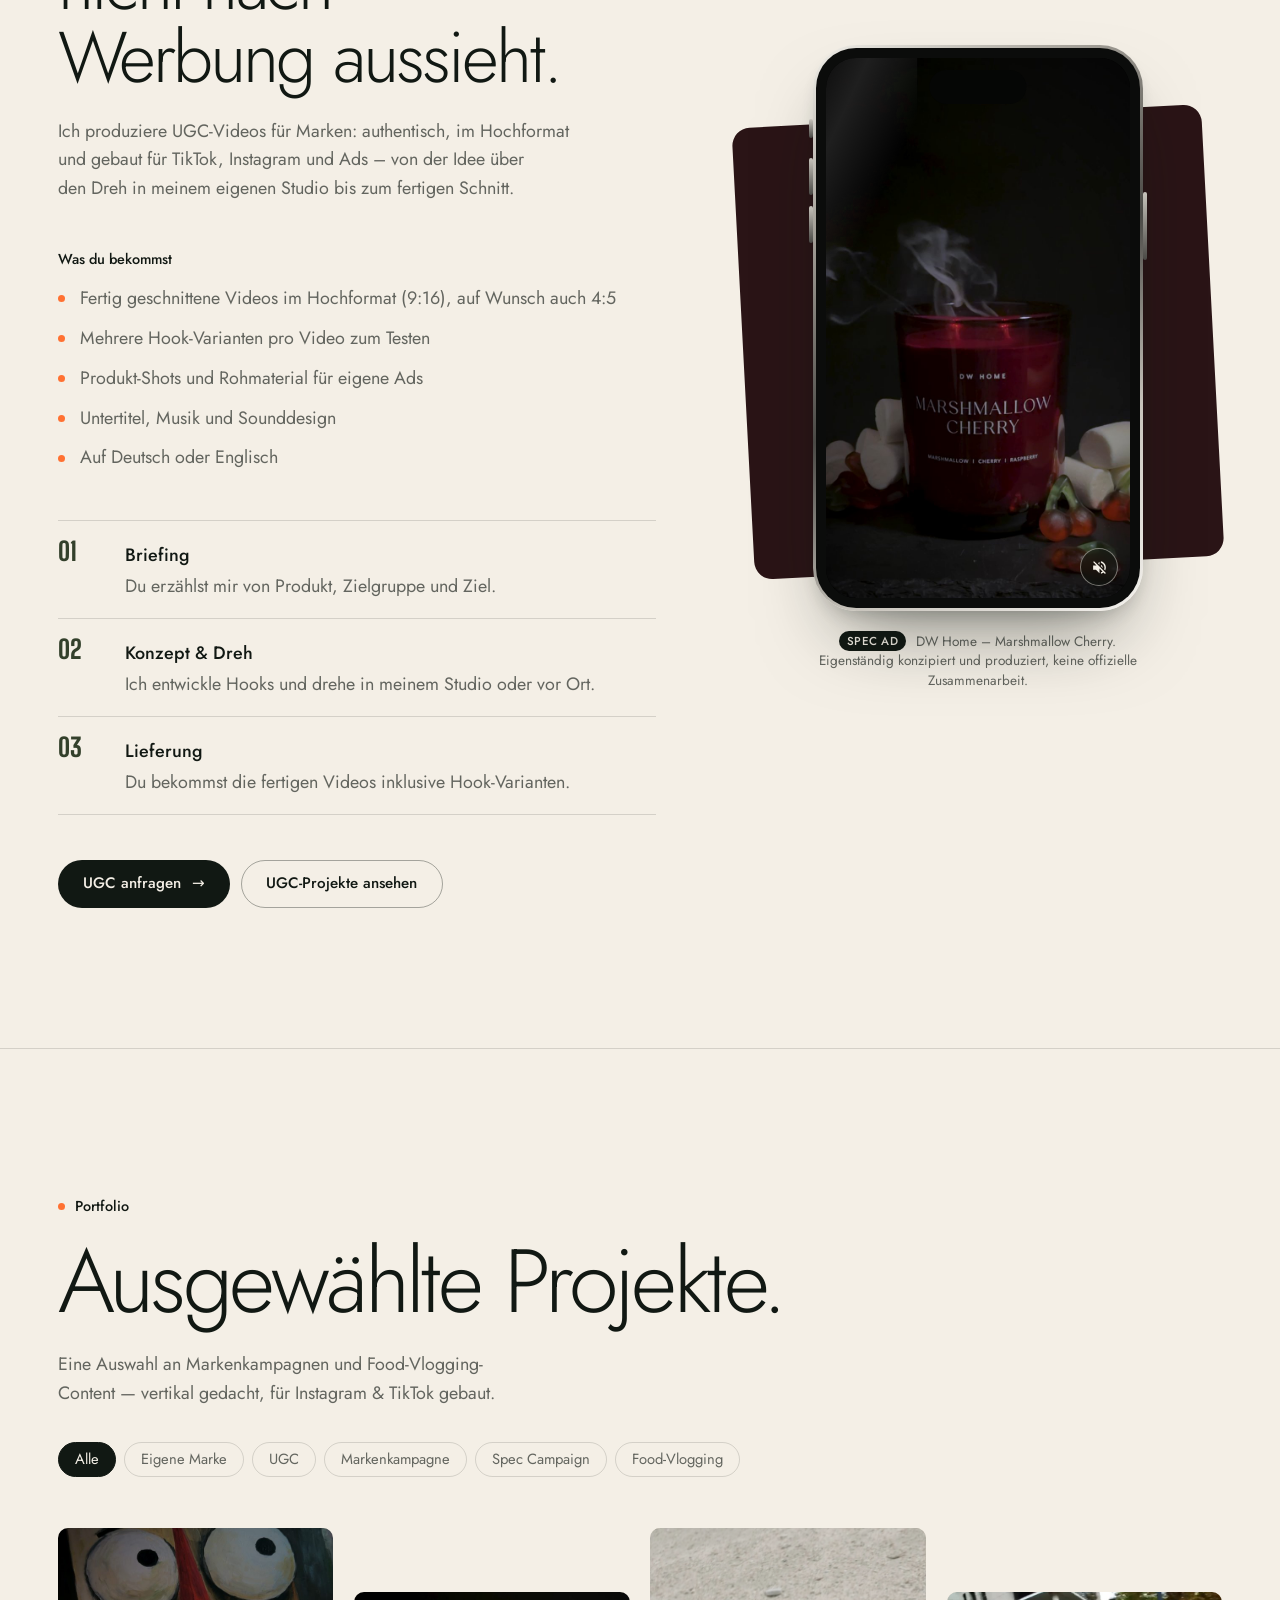
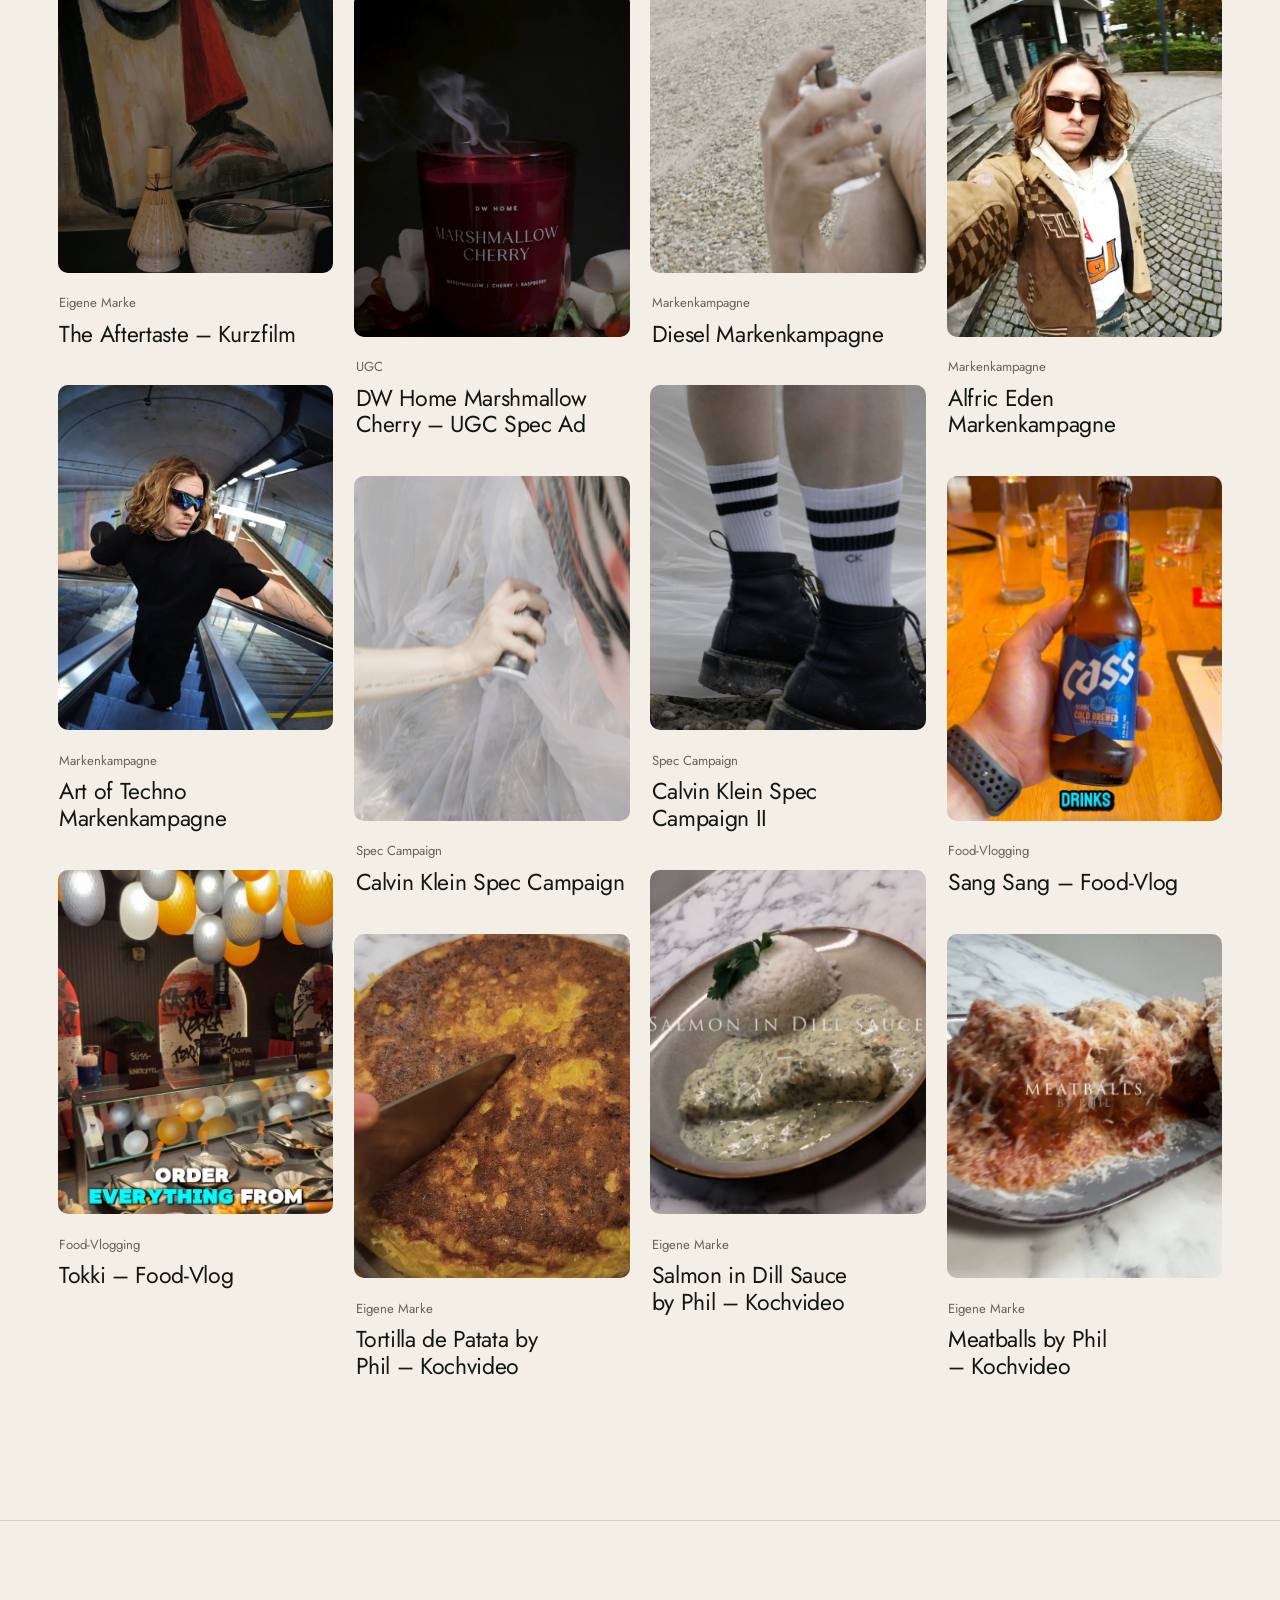
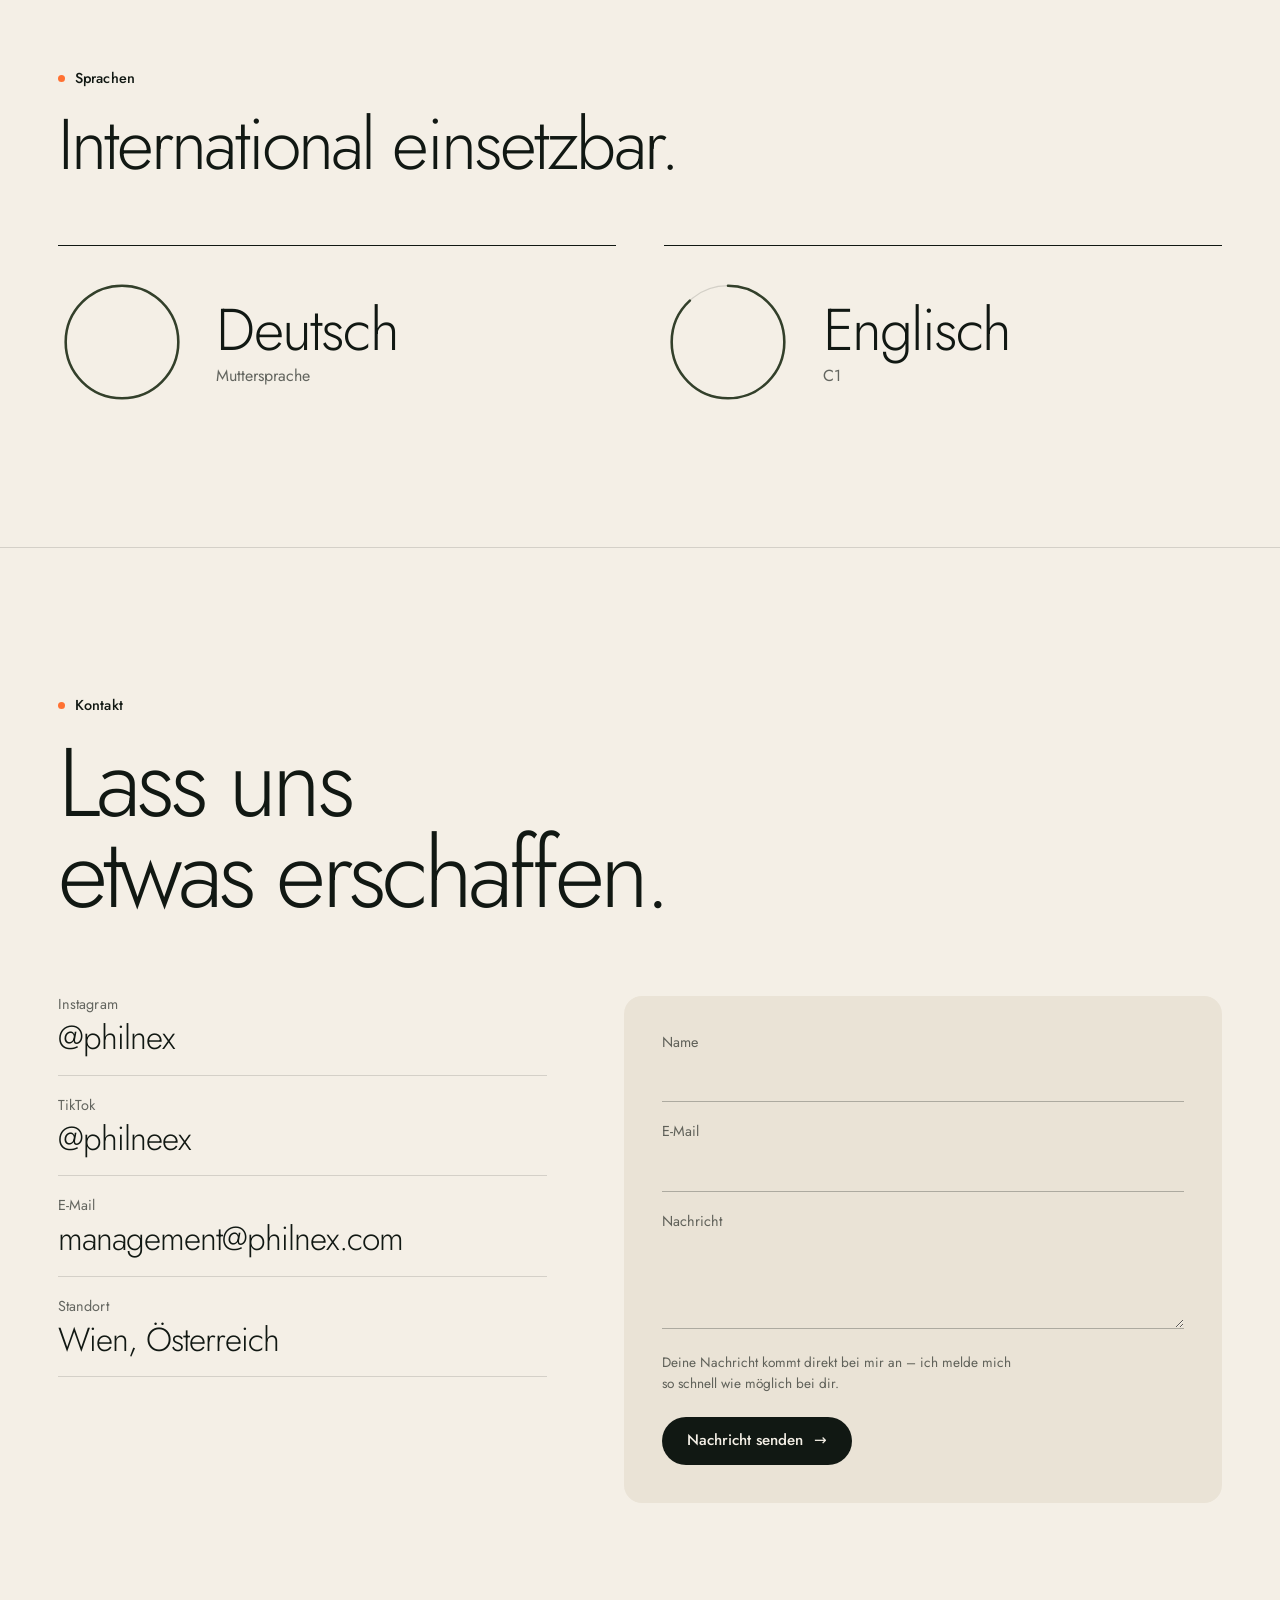
==== commit 961ca505: "Add UGC section, DW Home candle spec ad and tortilla cooking video - New "UGC für Brands" section be" ====
--- a/index.html
+++ b/index.html
@@ -39,6 +39,7 @@
     <li><a href="#ueber-mich">Über mich</a></li>
     <li><a href="#erfolge">Erfolge</a></li>
     <li><a href="#leistungen">Leistungen</a></li>
+    <li><a href="#ugc">UGC</a></li>
     <li><a href="#projekte">Projekte</a></li>
     <li><a href="#kontakt">Kontakt</a></li>
   </ul>
@@ -55,6 +56,7 @@
     <a href="#erfolge" data-menu-link="about2"><span class="menu__dot"></span>Erfolge</a>
     <a href="#marken" data-menu-link="brands"><span class="menu__dot"></span>Marken</a>
     <a href="#leistungen" data-menu-link="services"><span class="menu__dot"></span>Leistungen</a>
+    <a href="#ugc" data-menu-link="ugc"><span class="menu__dot"></span>UGC</a>
     <a href="#projekte" data-menu-link="work"><span class="menu__dot"></span>Projekte</a>
     <a href="#kontakt" data-menu-link="contact"><span class="menu__dot"></span>Kontakt</a>
   </nav>
@@ -88,7 +90,7 @@
     <span class="tile tile--b"><img src="assets/hero/fly-ck-02.jpg" alt=""></span>
     <span class="tile tile--c"><img src="assets/hero/fly-aftertaste-01.jpg" alt=""></span>
     <span class="tile tile--d"><img src="assets/proyectos/salmon-dill-kochvideo-01-poster.jpg" alt=""></span>
-    <span class="tile tile--e"><img src="assets/proyectos/sang-sang-food-vlogging-01-poster.jpg" alt=""></span>
+    <span class="tile tile--e"><img src="assets/hero/fly-candle-04.jpg" alt=""></span>
     <i class="chip chip--orange"></i><i class="chip chip--purple"></i><i class="chip chip--forest"></i>
   </div>
 
@@ -382,6 +384,60 @@
   </div>
 </section>
 
+<!-- ============ UGC FÜR BRANDS ============ -->
+<section class="ugc" id="ugc" data-theme="dark" data-menu="ugc">
+  <div class="container ugc__grid">
+    <div class="ugc__text">
+      <p class="label reveal">UGC für Brands</p>
+      <h2 class="h2 split">Content, der nicht nach Werbung <em>aussieht.</em></h2>
+      <p class="lede reveal">Ich produziere UGC-Videos für Marken: authentisch, im Hochformat und gebaut für TikTok, Instagram und Ads – von der Idee über den Dreh in meinem eigenen Studio bis zum fertigen Schnitt.</p>
+
+      <div class="ugc__offer reveal">
+        <h3 class="ugc__h">Was du bekommst</h3>
+        <ul class="ugc__list">
+          <li>Fertig geschnittene Videos im Hochformat (9:16), auf Wunsch auch 4:5</li>
+          <li>Mehrere Hook-Varianten pro Video zum Testen</li>
+          <li>Produkt-Shots und Rohmaterial für eigene Ads</li>
+          <li>Untertitel, Musik und Sounddesign</li>
+          <li>Auf Deutsch oder Englisch</li>
+        </ul>
+      </div>
+
+      <ol class="ugc__steps reveal">
+        <li><b>01</b><span><strong>Briefing</strong> Du erzählst mir von Produkt, Zielgruppe und Ziel.</span></li>
+        <li><b>02</b><span><strong>Konzept &amp; Dreh</strong> Ich entwickle Hooks und drehe in meinem Studio oder vor Ort.</span></li>
+        <li><b>03</b><span><strong>Lieferung</strong> Du bekommst die fertigen Videos inklusive Hook-Varianten.</span></li>
+      </ol>
+
+      <div class="ugc__actions reveal">
+        <a href="#kontakt" class="btn btn--solid" data-magnetic>UGC anfragen <span class="btn__arrow">→</span></a>
+        <a href="#projekte" class="btn btn--ghost" id="ugcShowProjects" data-magnetic>UGC-Projekte ansehen</a>
+      </div>
+    </div>
+
+    <figure class="ugc__media reveal">
+      <div class="phone phone--static is-on">
+        <i class="phone__btn phone__btn--power"></i>
+        <i class="phone__btn phone__btn--v1"></i>
+        <i class="phone__btn phone__btn--v2"></i>
+        <i class="phone__btn phone__btn--v3"></i>
+        <div class="phone__body">
+          <div class="phone__screen">
+            <i class="phone__island"></i>
+            <video id="ugcVideo" src="assets/ugc/dw-home-candle-ugc-spec.mp4" poster="assets/ugc/dw-home-candle-ugc-spec-poster.jpg" width="720" height="1280" muted loop playsinline webkit-playsinline preload="metadata" aria-label="UGC Spec Ad: DW Home Marshmallow Cherry Kerze"></video>
+            <i class="phone__sheen"></i>
+            <button class="phone__mute" id="ugcMute" type="button" aria-label="Ton einschalten" aria-pressed="false">
+              <svg class="i-off" viewBox="0 0 24 24" aria-hidden="true"><path d="M16.5 12c0-1.77-1.02-3.29-2.5-4.03v2.21l2.45 2.45c.03-.2.05-.42.05-.63zm2.5 0c0 .94-.2 1.82-.54 2.64l1.51 1.51C20.63 14.91 21 13.5 21 12c0-4.28-2.99-7.86-7-8.77v2.06c2.89.86 5 3.54 5 6.71zM4.27 3L3 4.27 7.73 9H3v6h4l5 5v-6.73l4.25 4.25c-.67.52-1.42.93-2.25 1.18v2.06a8.99 8.99 0 0 0 3.69-1.81L19.73 21 21 19.73l-9-9L4.27 3zM12 4L9.91 6.09 12 8.18V4z"/></svg>
+              <svg class="i-on" viewBox="0 0 24 24" aria-hidden="true"><path d="M3 9v6h4l5 5V4L7 9H3zm13.5 3c0-1.77-1.02-3.29-2.5-4.03v8.05c1.48-.73 2.5-2.26 2.5-4.02zM14 3.23v2.06c2.89.86 5 3.54 5 6.71s-2.11 5.85-5 6.71v2.06c4.01-.91 7-4.49 7-8.77s-2.99-7.86-7-8.77z"/></svg>
+            </button>
+          </div>
+        </div>
+      </div>
+      <figcaption class="ugc__caption"><span class="ugc__tag">Spec Ad</span> DW Home – Marshmallow Cherry. Eigenständig konzipiert und produziert, keine offizielle Zusammenarbeit.</figcaption>
+    </figure>
+  </div>
+</section>
+
 <!-- ============ PORTFOLIO / PROJEKTE ============ -->
 <section class="work" id="projekte" data-theme="dark" data-menu="work" style="--sec-bg:#111813">
   <svg class="work__line" id="workLine" viewBox="0 0 1000 2600" preserveAspectRatio="none" aria-hidden="true">
--- a/css/style.css
+++ b/css/style.css
@@ -790,3 +790,30 @@
 .form.is-sent .form__status::before { content: "✓ "; }
 .form.is-error .form__status { color: #B3261E; }
 .form.is-error .form__status a { color: inherit; text-decoration: underline; text-underline-offset: 3px; }
+
+/* ==========================================================================
+   UGC für Brands (between services and projects)
+   ========================================================================== */
+.ugc { position: relative; z-index: 3; background: var(--paper); padding: var(--section) 0; border-top: 1px solid var(--rule); }
+.ugc__grid { display: grid; gap: clamp(3rem, 6vw, 5rem); align-items: center; }
+.ugc__text .lede { max-width: 34rem; }
+.ugc__offer { margin-top: clamp(2rem, 4vw, 3rem); }
+.ugc__h { font: 500 .9rem/1.2 var(--sans); color: var(--ink); margin-bottom: 1rem; }
+.ugc__list { display: grid; gap: .7rem; }
+.ugc__list li { position: relative; padding-left: 1.4rem; color: var(--ink-2); }
+.ugc__list li::before { content: ""; position: absolute; left: 0; top: .62em; width: .45rem; height: .45rem; border-radius: 50%; background: var(--orange); }
+.ugc__steps { list-style: none; padding: 0; margin-top: clamp(2rem, 4vw, 3rem); display: grid; gap: 0; border-top: 1px solid var(--rule); }
+.ugc__steps li { display: grid; grid-template-columns: 3.2rem 1fr; gap: 1rem; padding: 1.1rem 0; border-bottom: 1px solid var(--rule); align-items: baseline; }
+.ugc__steps b { font: 800 1.6rem/1 var(--display); color: var(--forest); }
+.ugc__steps span { color: var(--ink-2); }
+.ugc__steps strong { display: block; color: var(--ink); font-weight: 500; margin-bottom: .15rem; }
+.ugc__actions { display: flex; flex-wrap: wrap; gap: .7rem; margin-top: clamp(2rem, 4vw, 2.8rem); }
+.ugc__media { margin: 0; display: grid; justify-items: center; gap: 1.2rem; position: relative; isolation: isolate; }
+.ugc__media::before { content: ""; position: absolute; z-index: -1; left: 50%; top: 46%; width: min(118%, 470px); height: 70%; transform: translate(-50%, -50%) rotate(-3deg); border-radius: var(--r-panel); background: #2a1416; }
+.ugc__media .phone--static { width: min(300px, 70vw); }
+.ugc__caption { max-width: 22rem; text-align: center; font: 400 .85rem/1.45 var(--sans); color: var(--ink-2); }
+.ugc__tag { display: inline-block; margin-right: .4rem; padding: .25em .7em; border-radius: 999px; background: var(--ink); color: var(--paper); font: 500 .72rem/1.3 var(--sans); letter-spacing: .04em; text-transform: uppercase; vertical-align: 1px; }
+@media (min-width: 900px) {
+  .ugc__grid { grid-template-columns: 1.1fr .9fr; }
+  .ugc__media .phone--static { width: min(330px, calc((78svh - 22px) * .5625)); }
+}
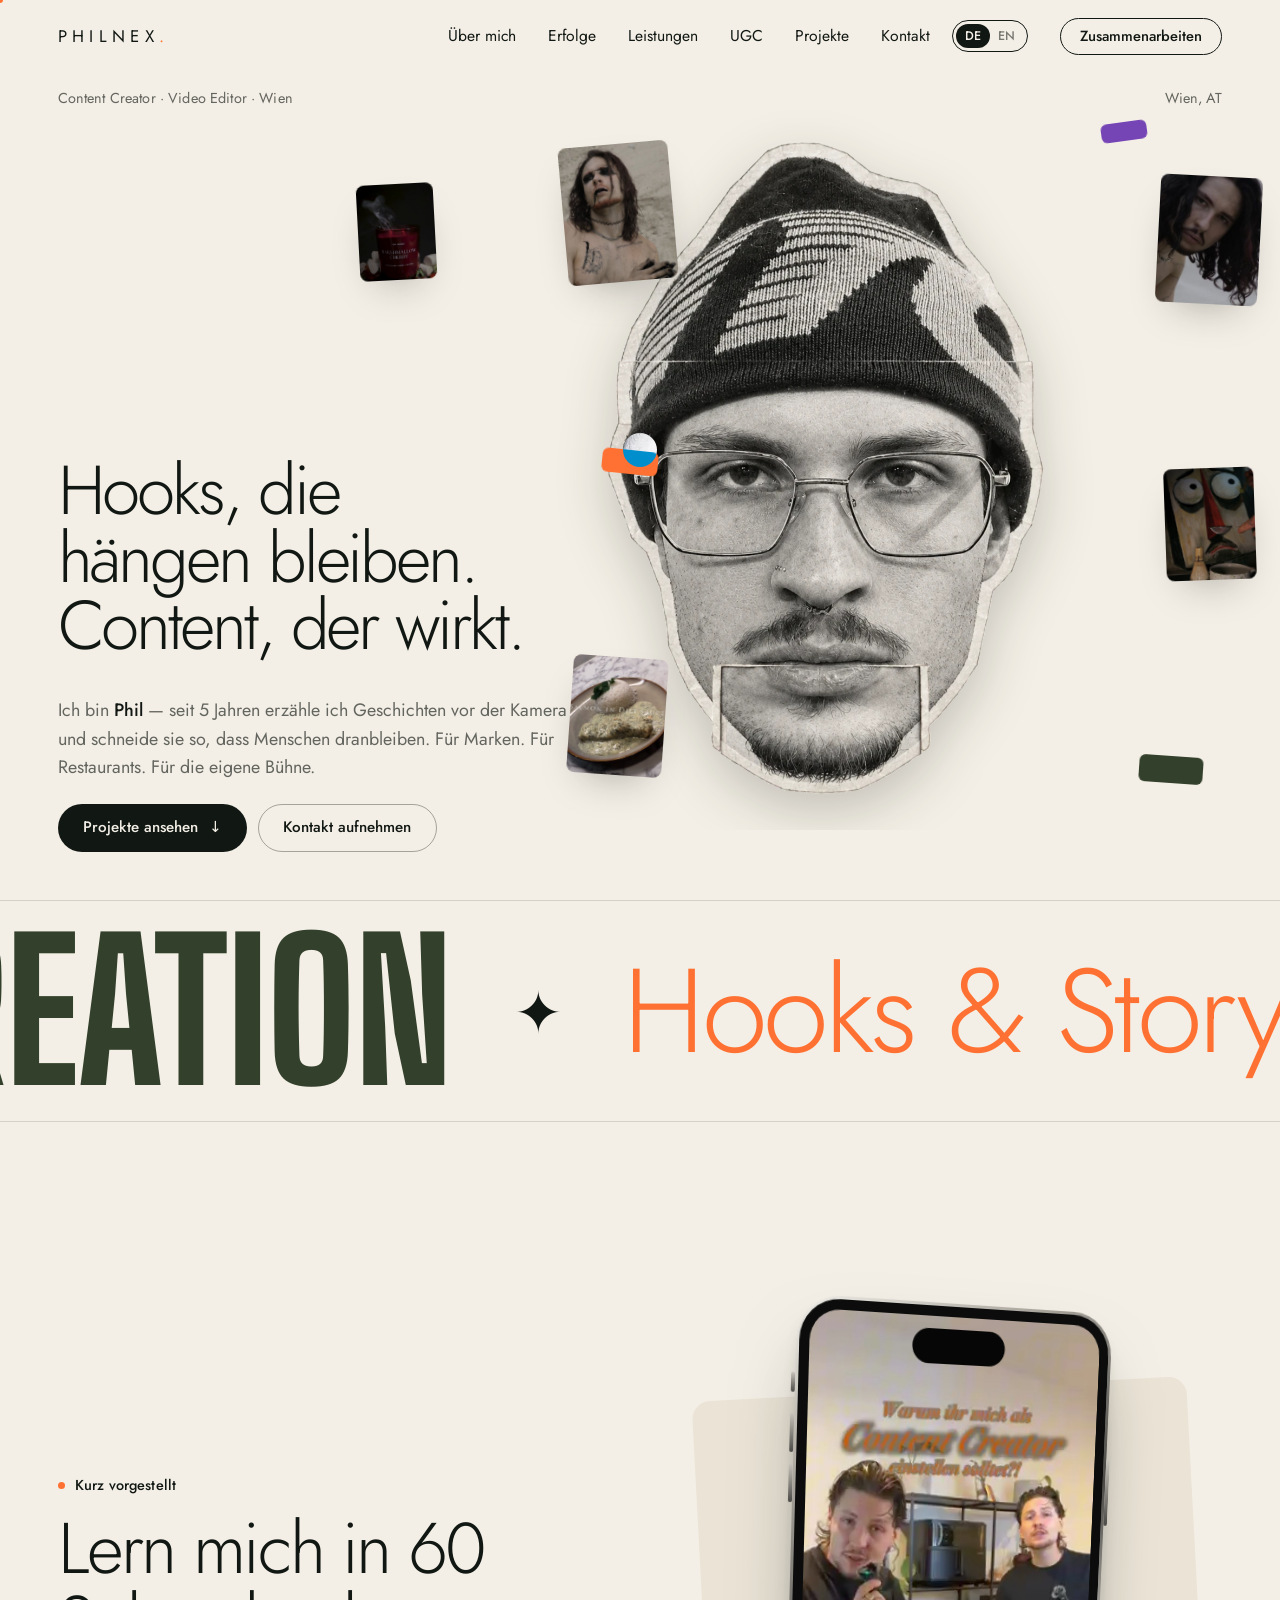
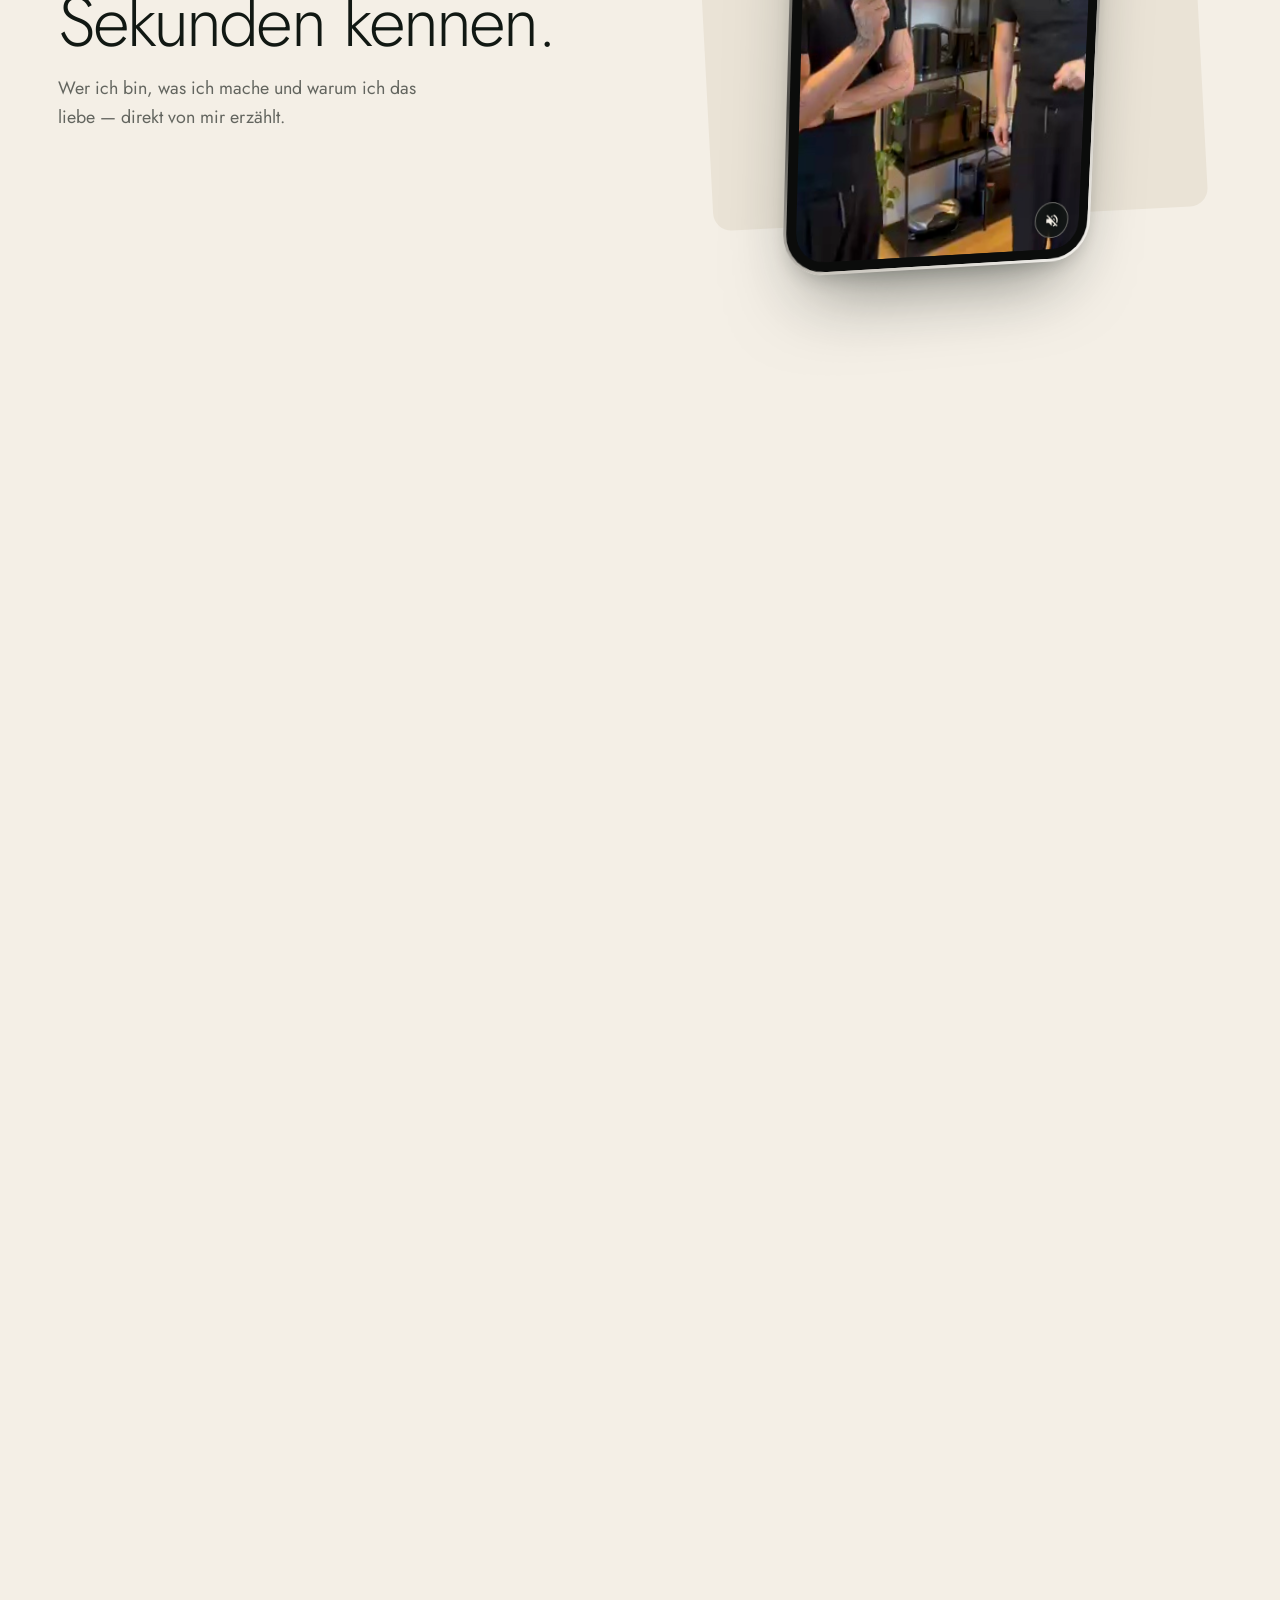
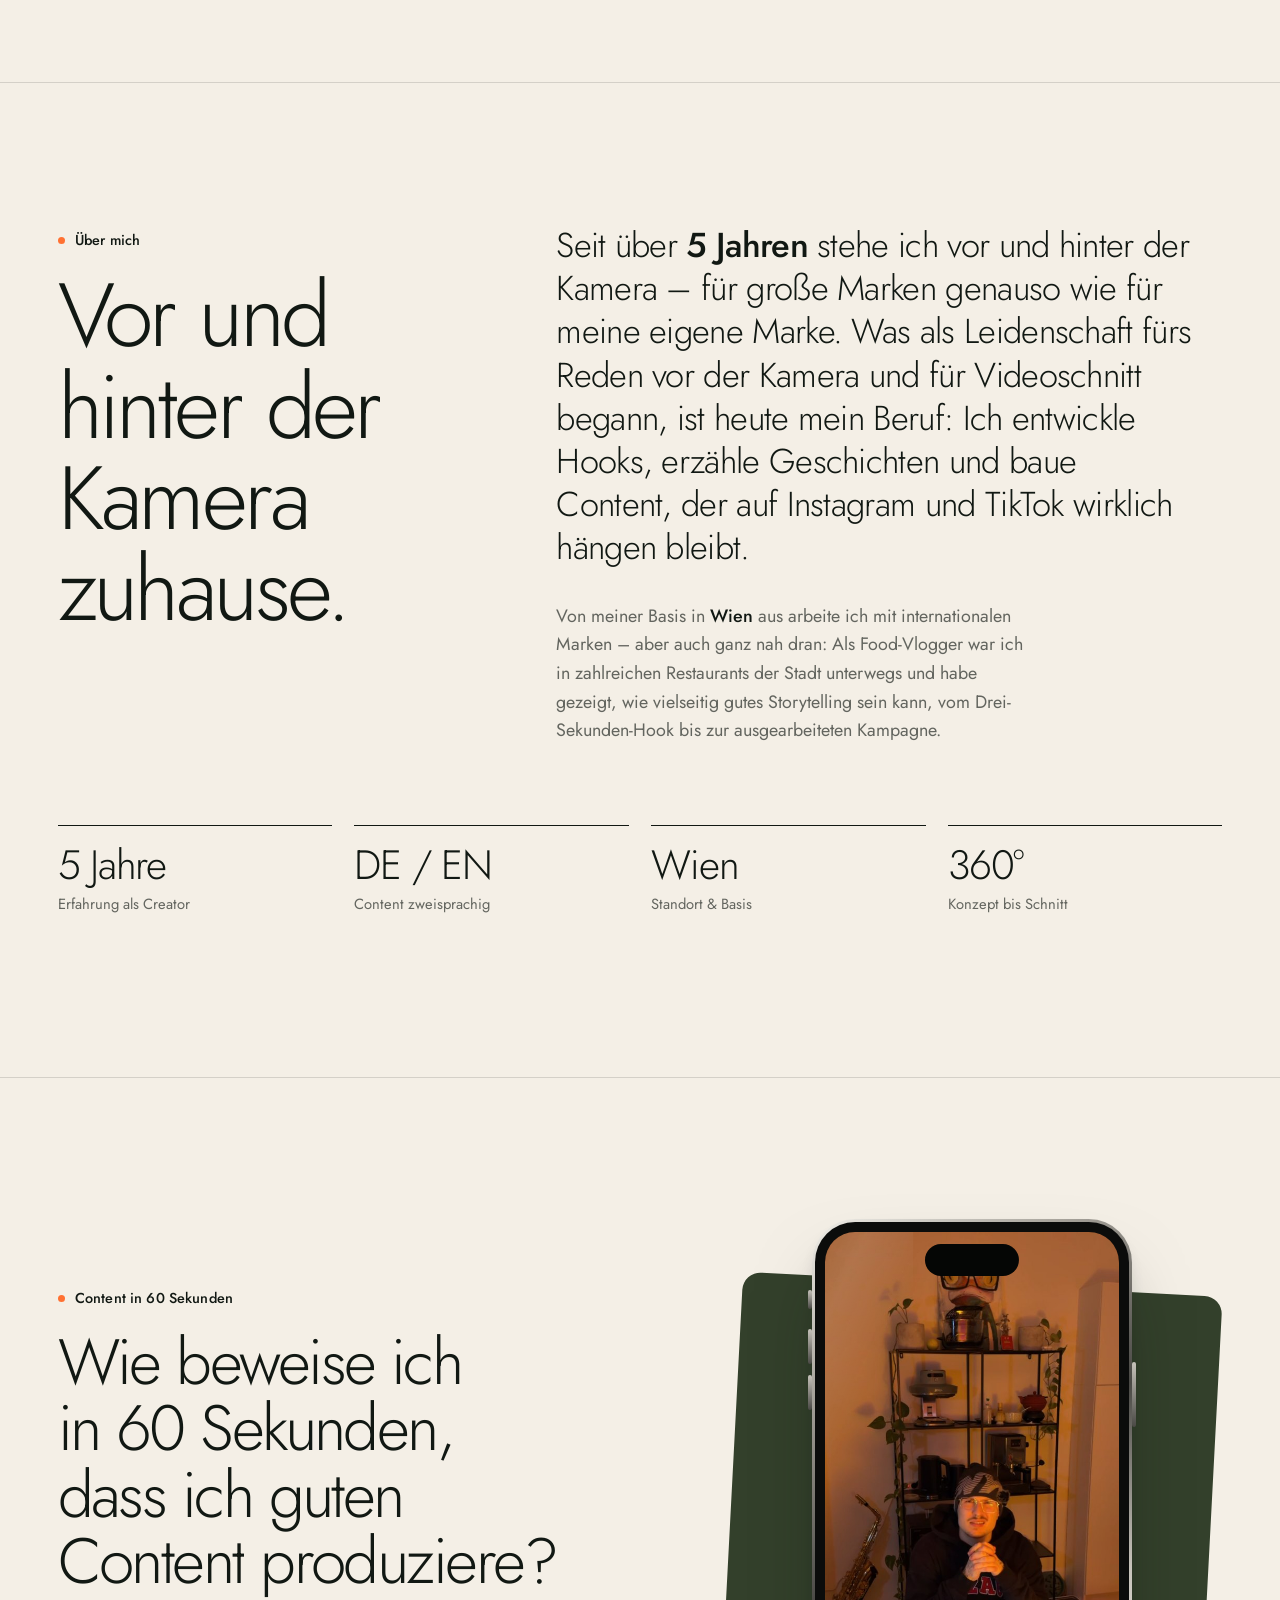
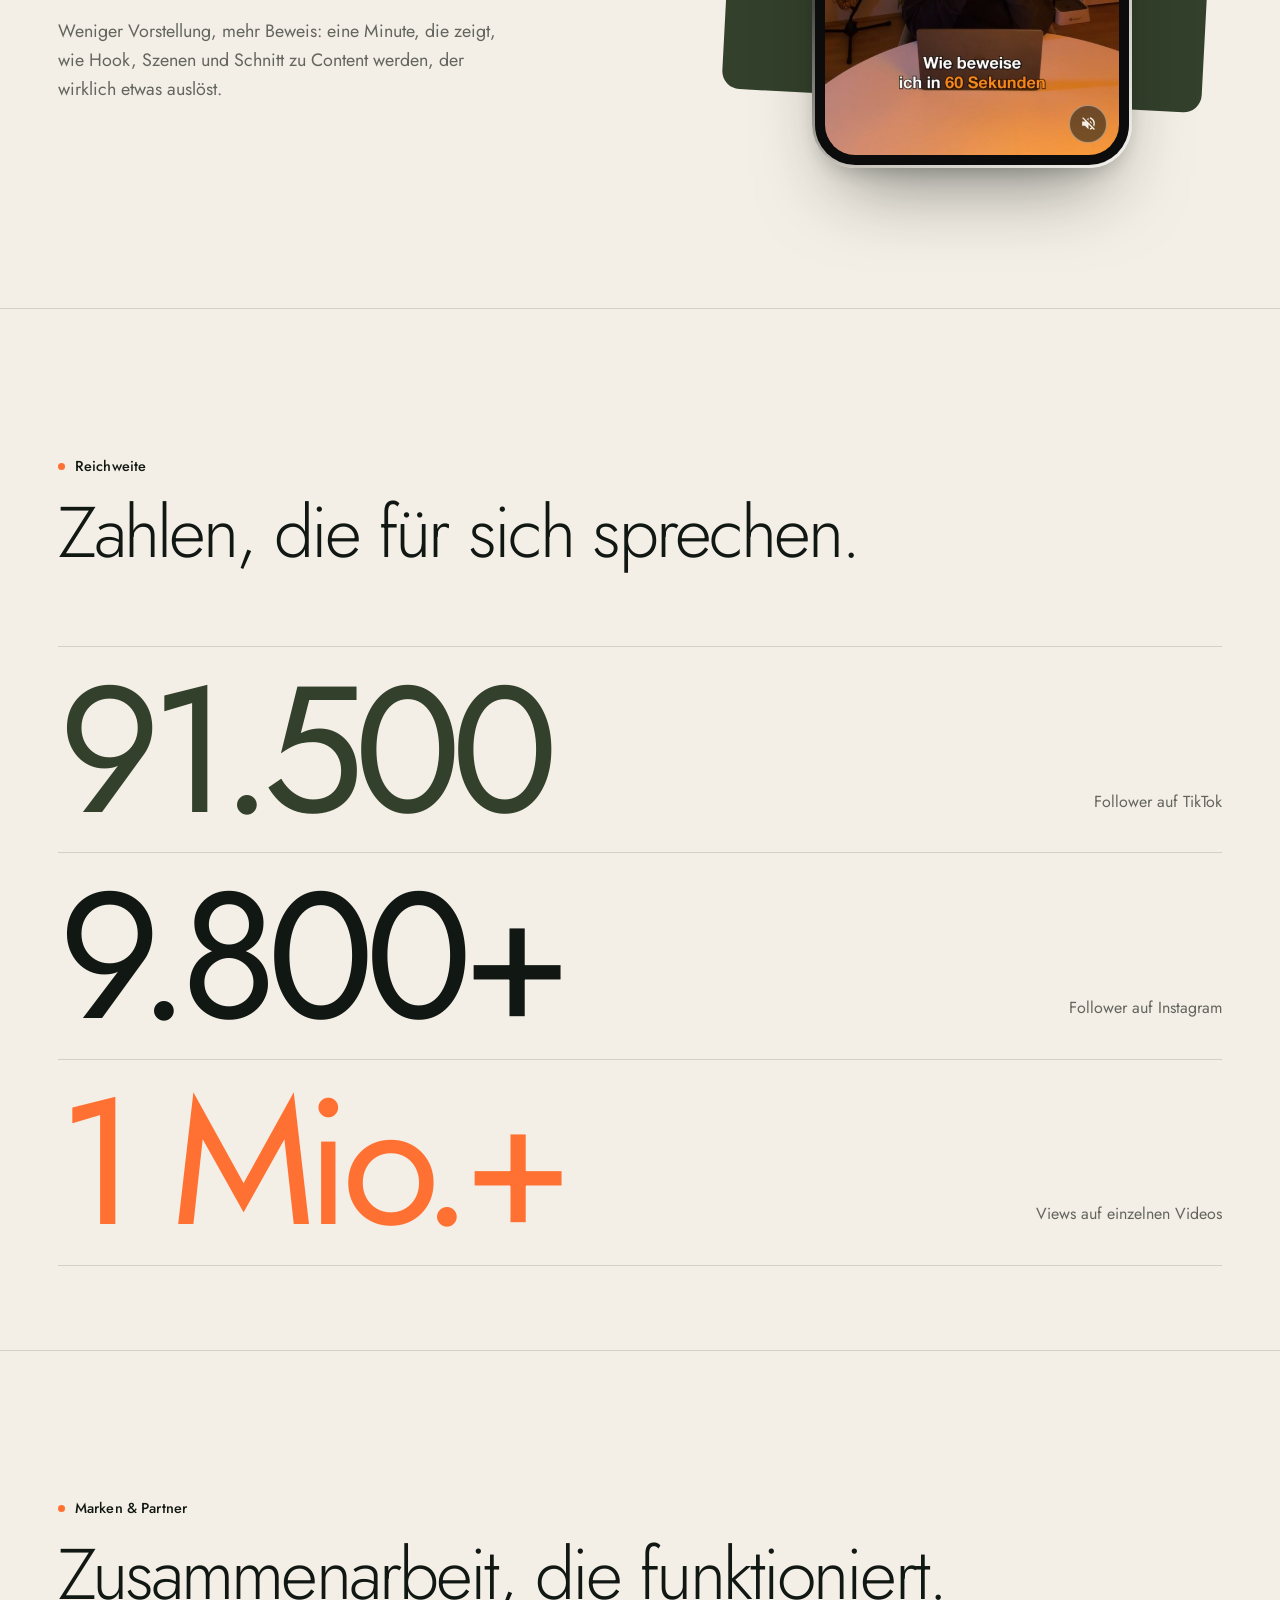
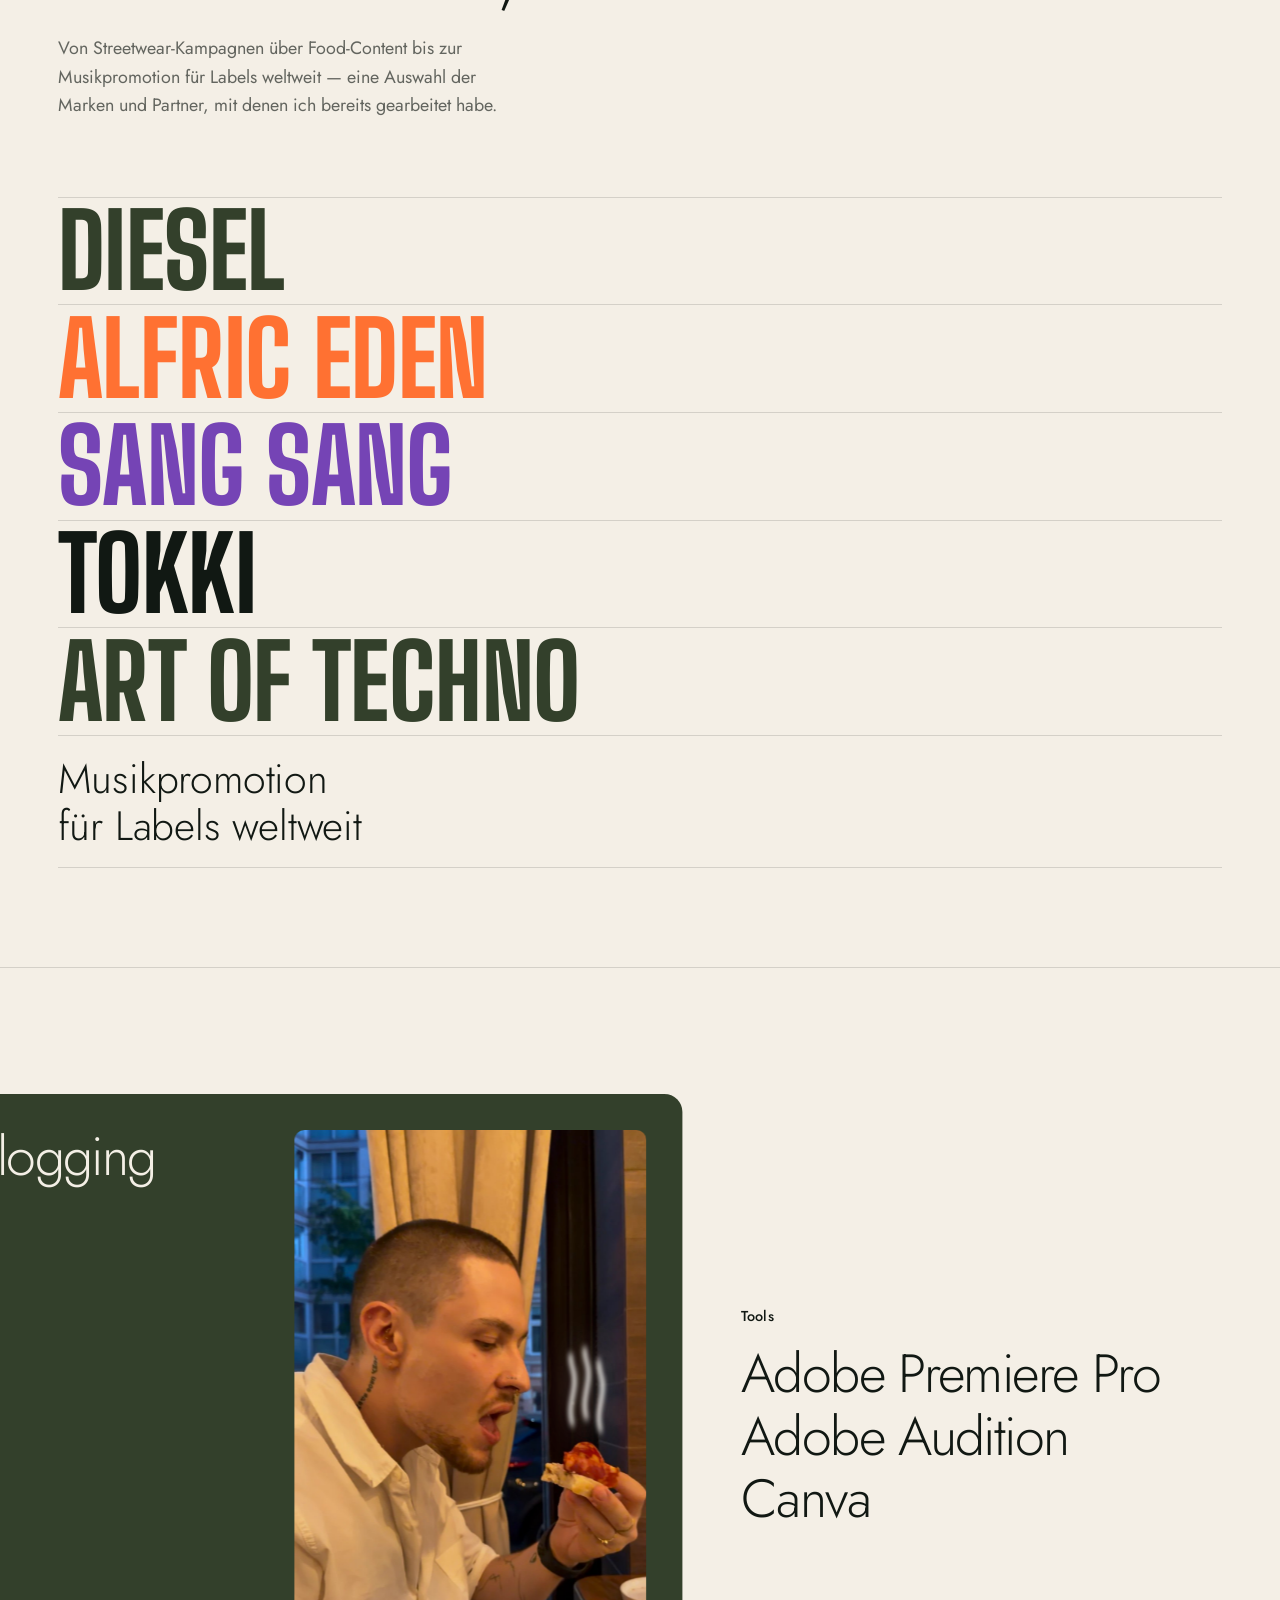
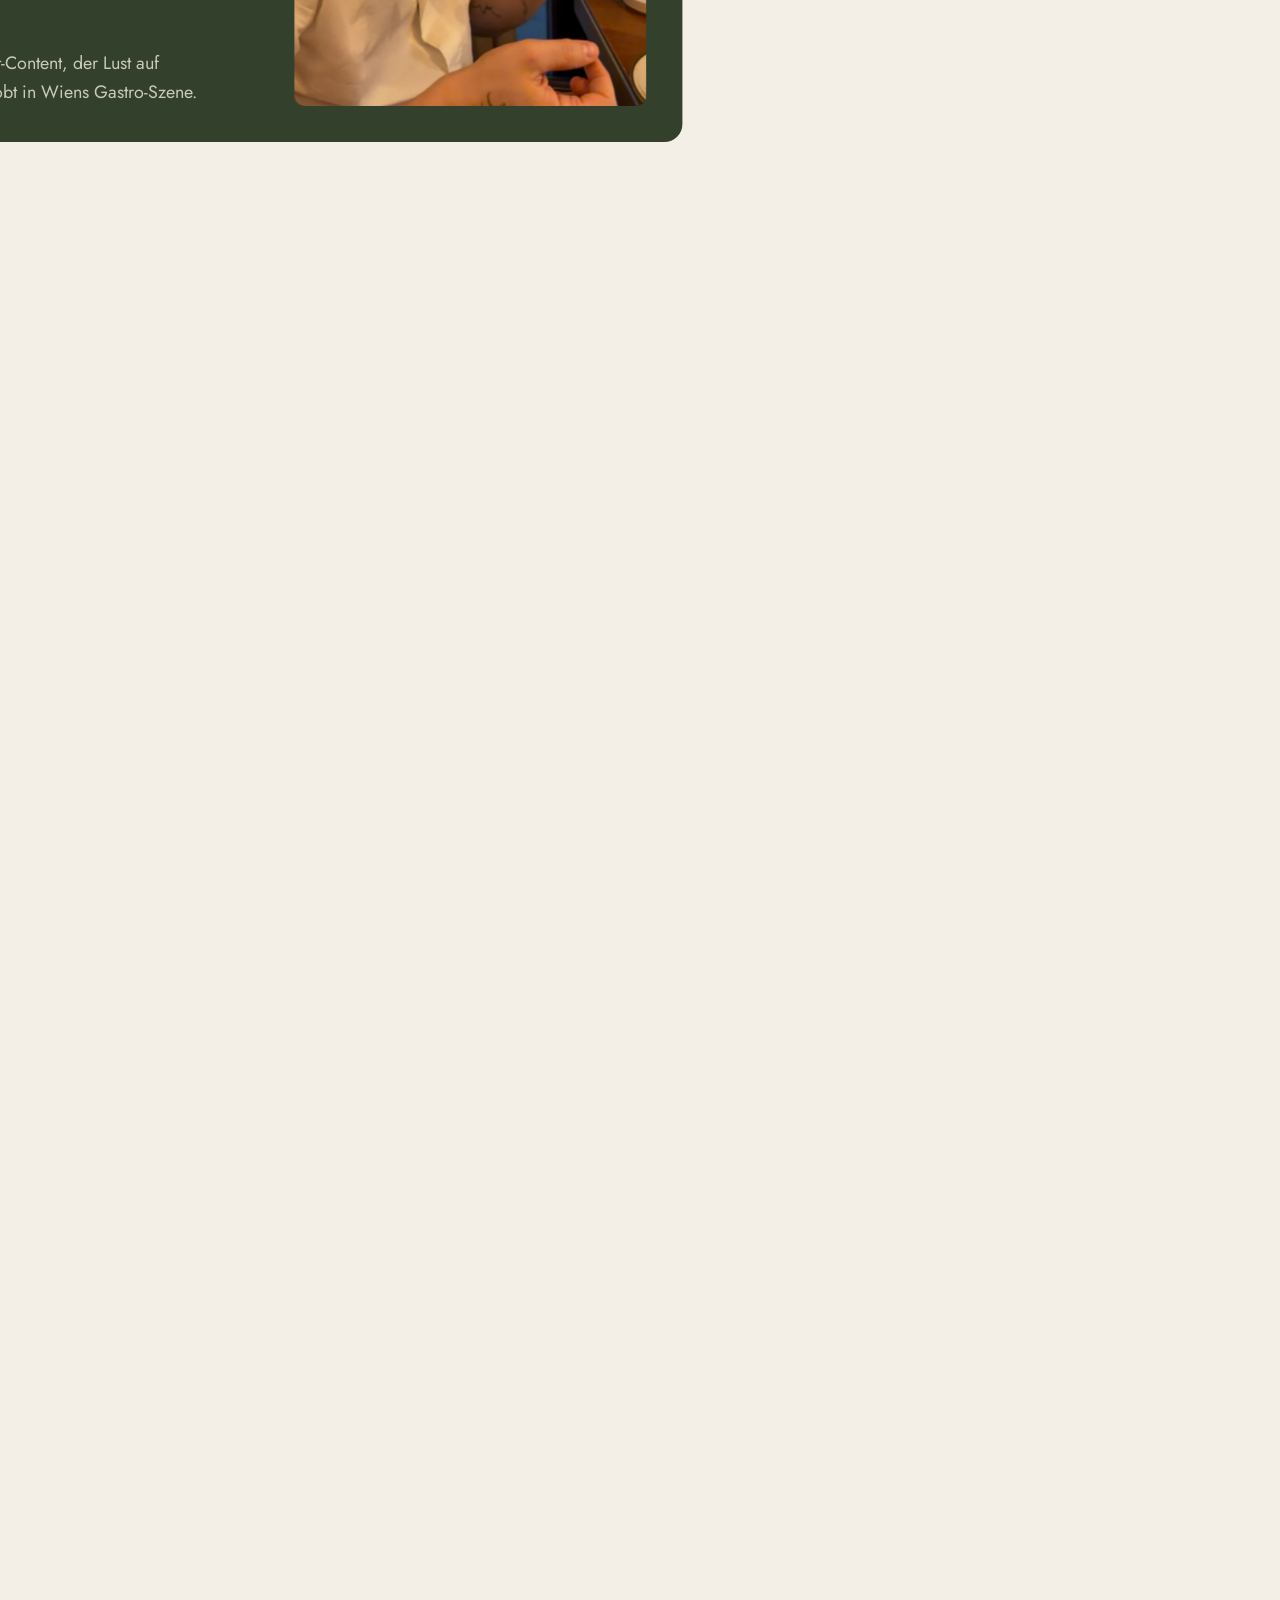
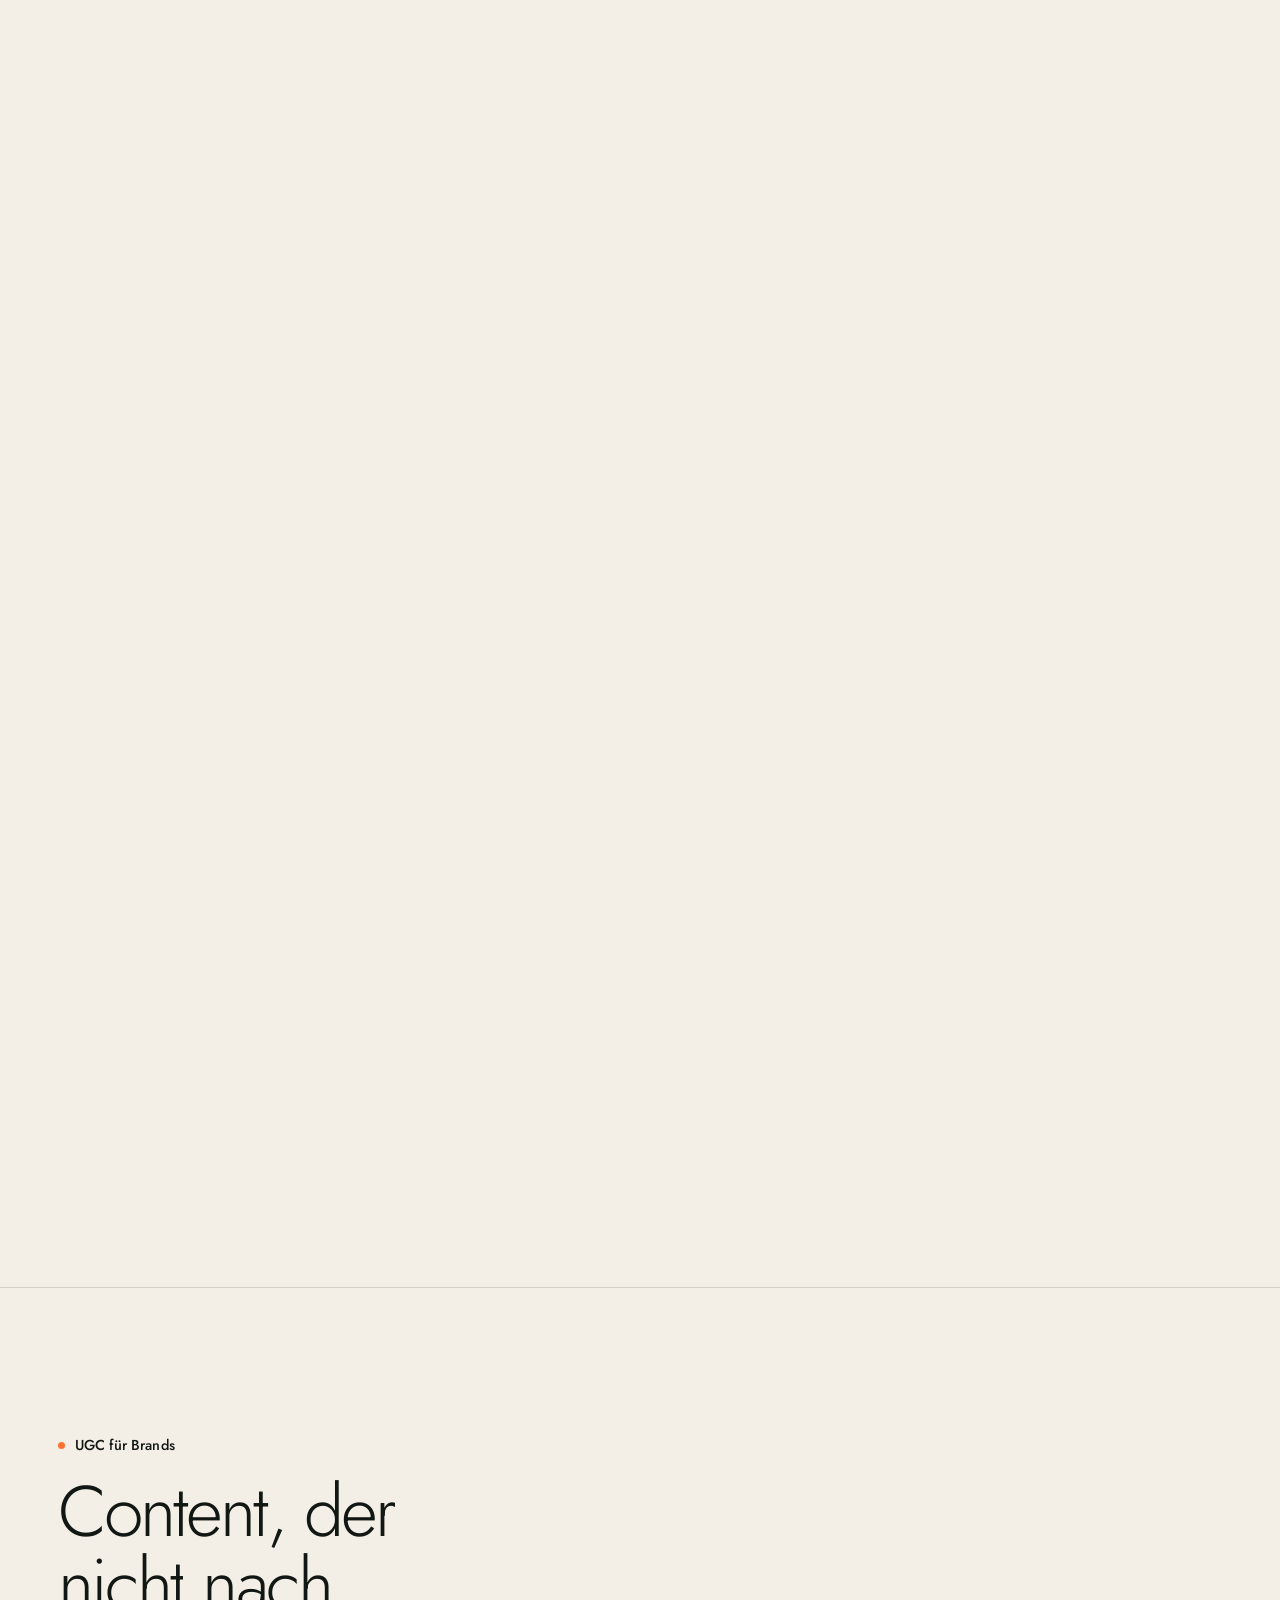
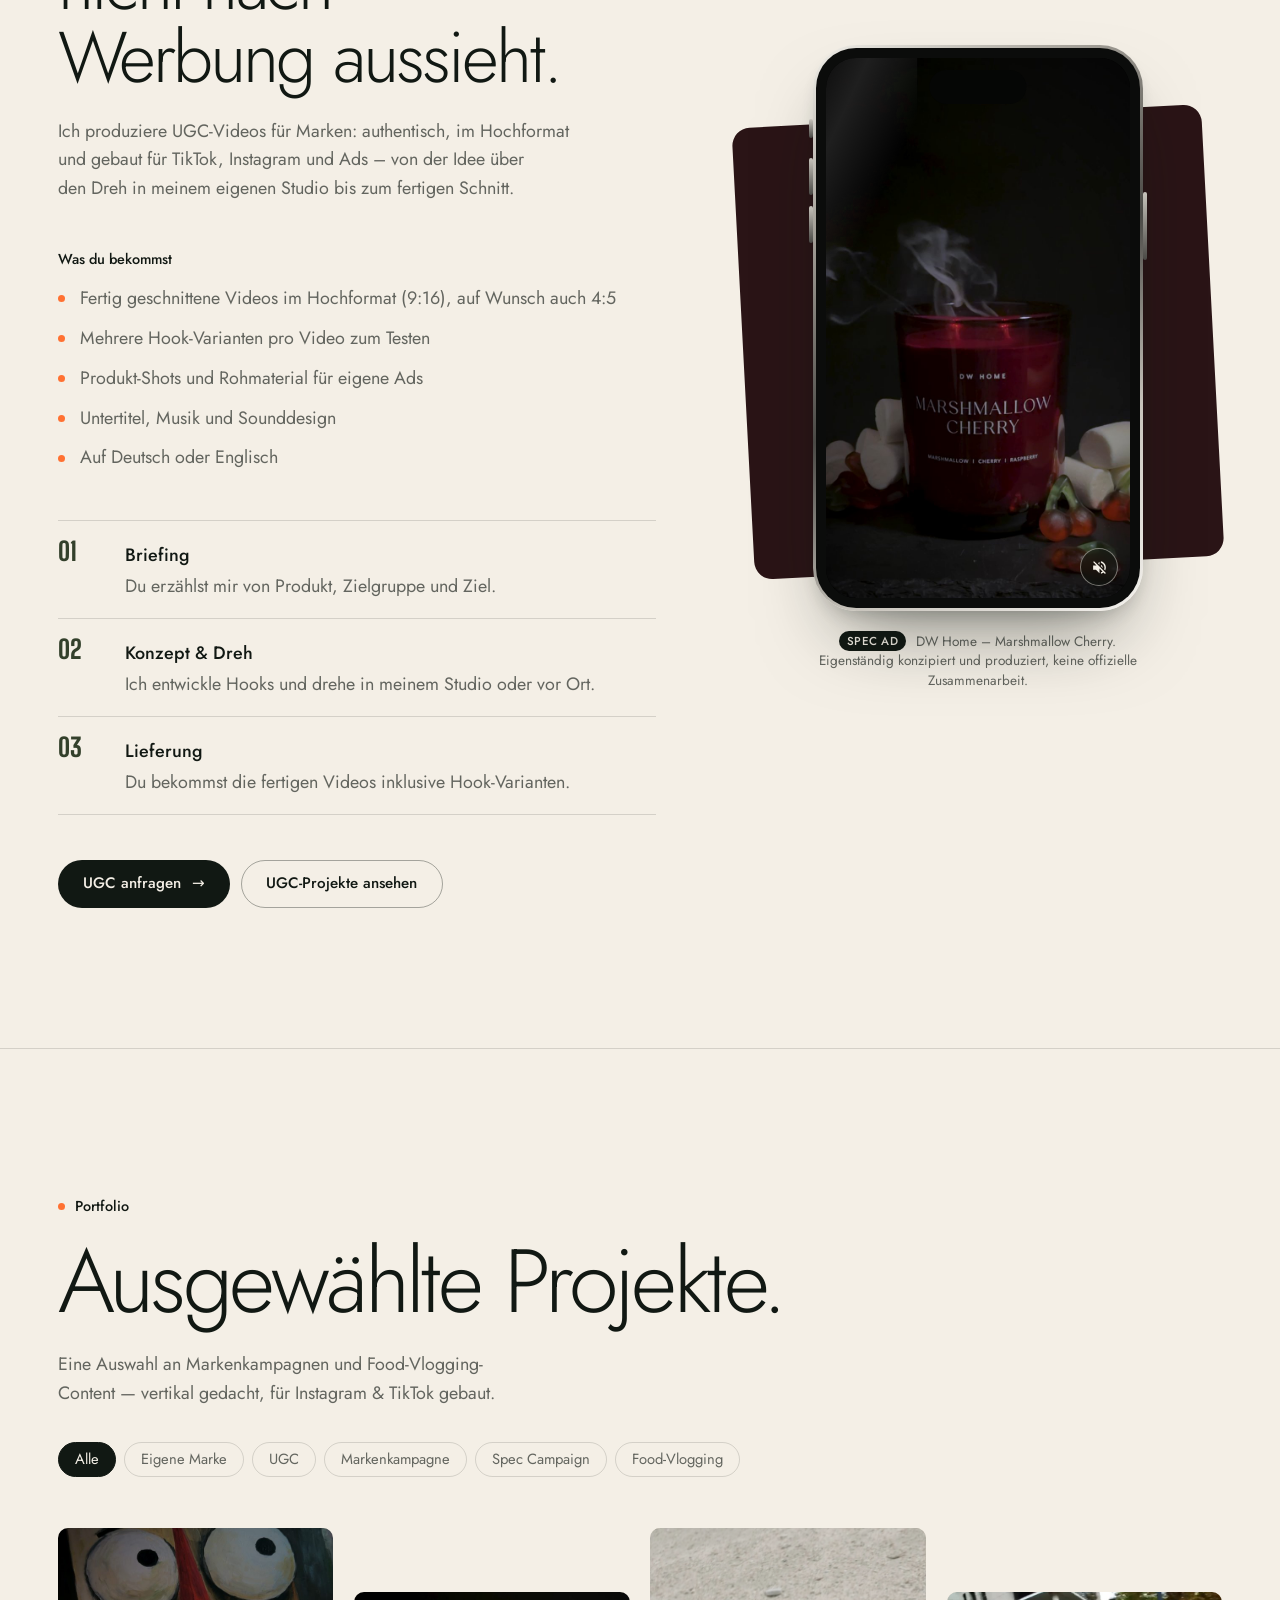
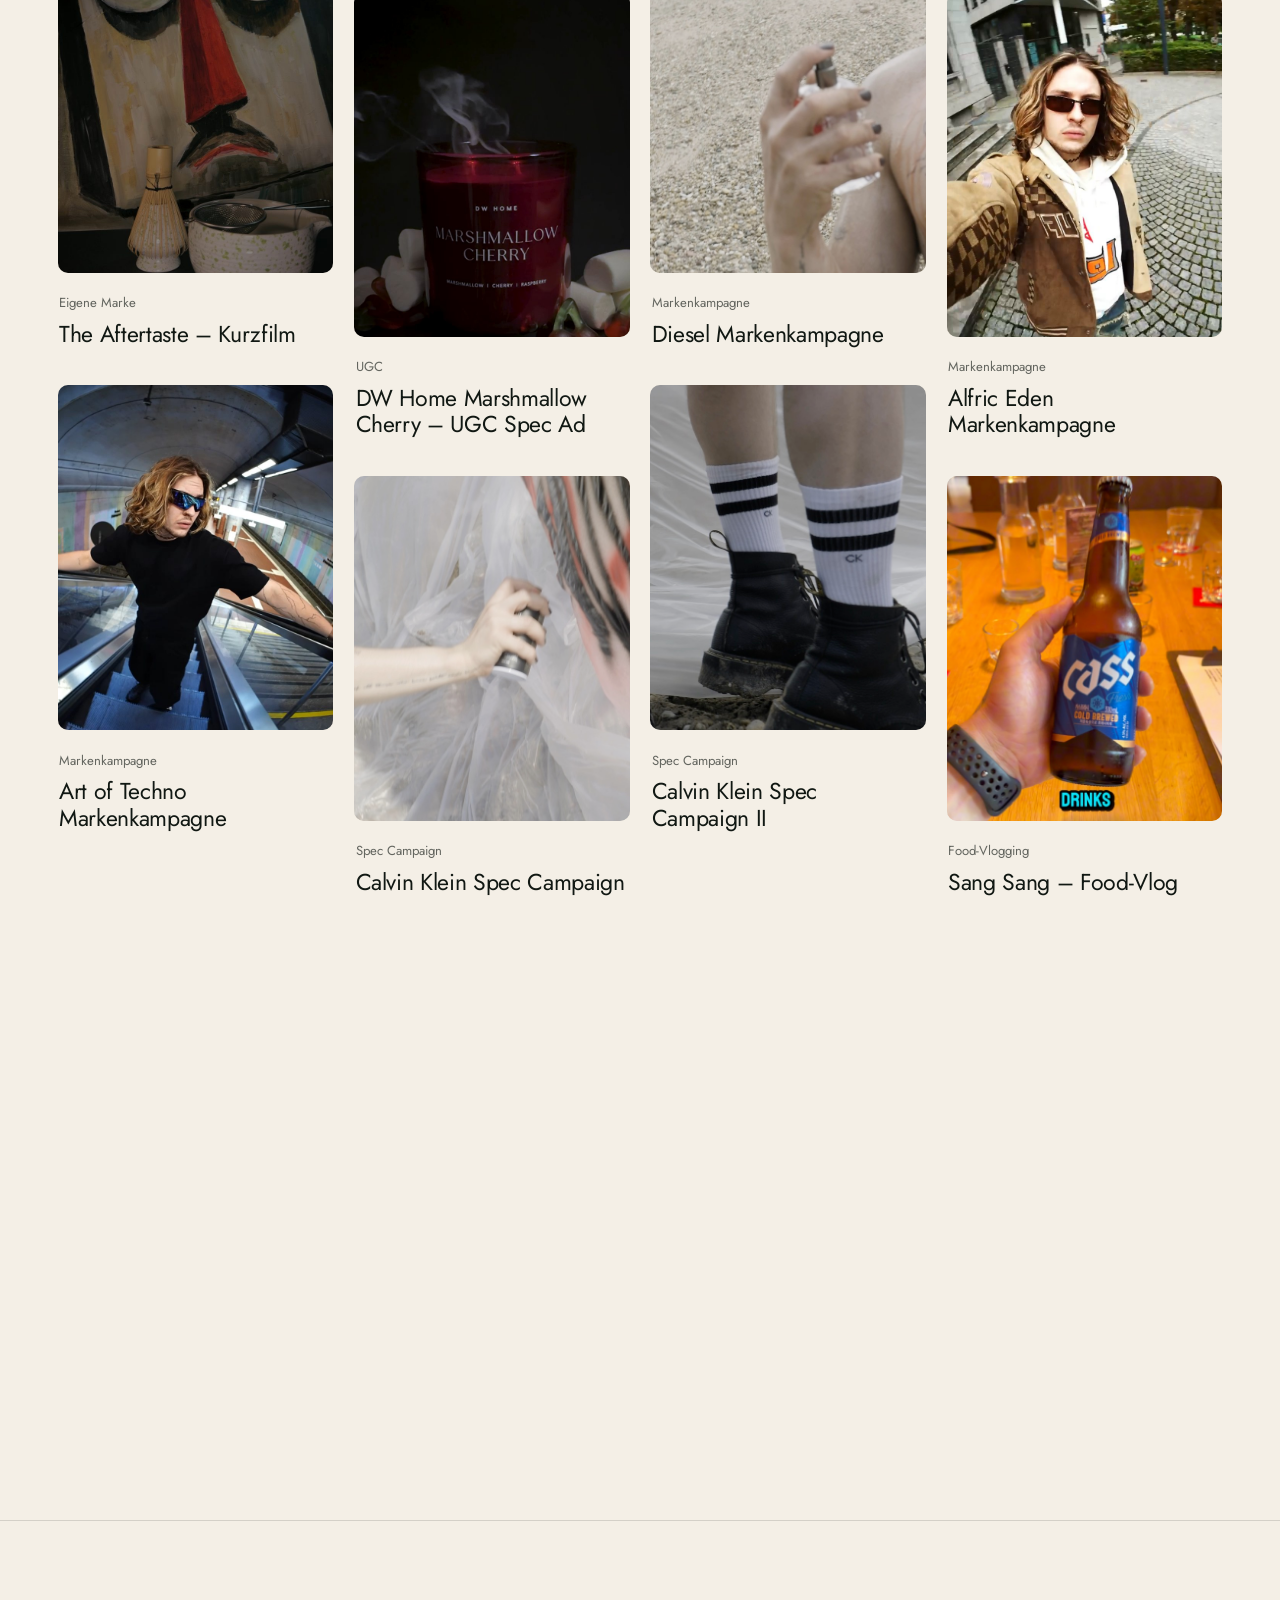
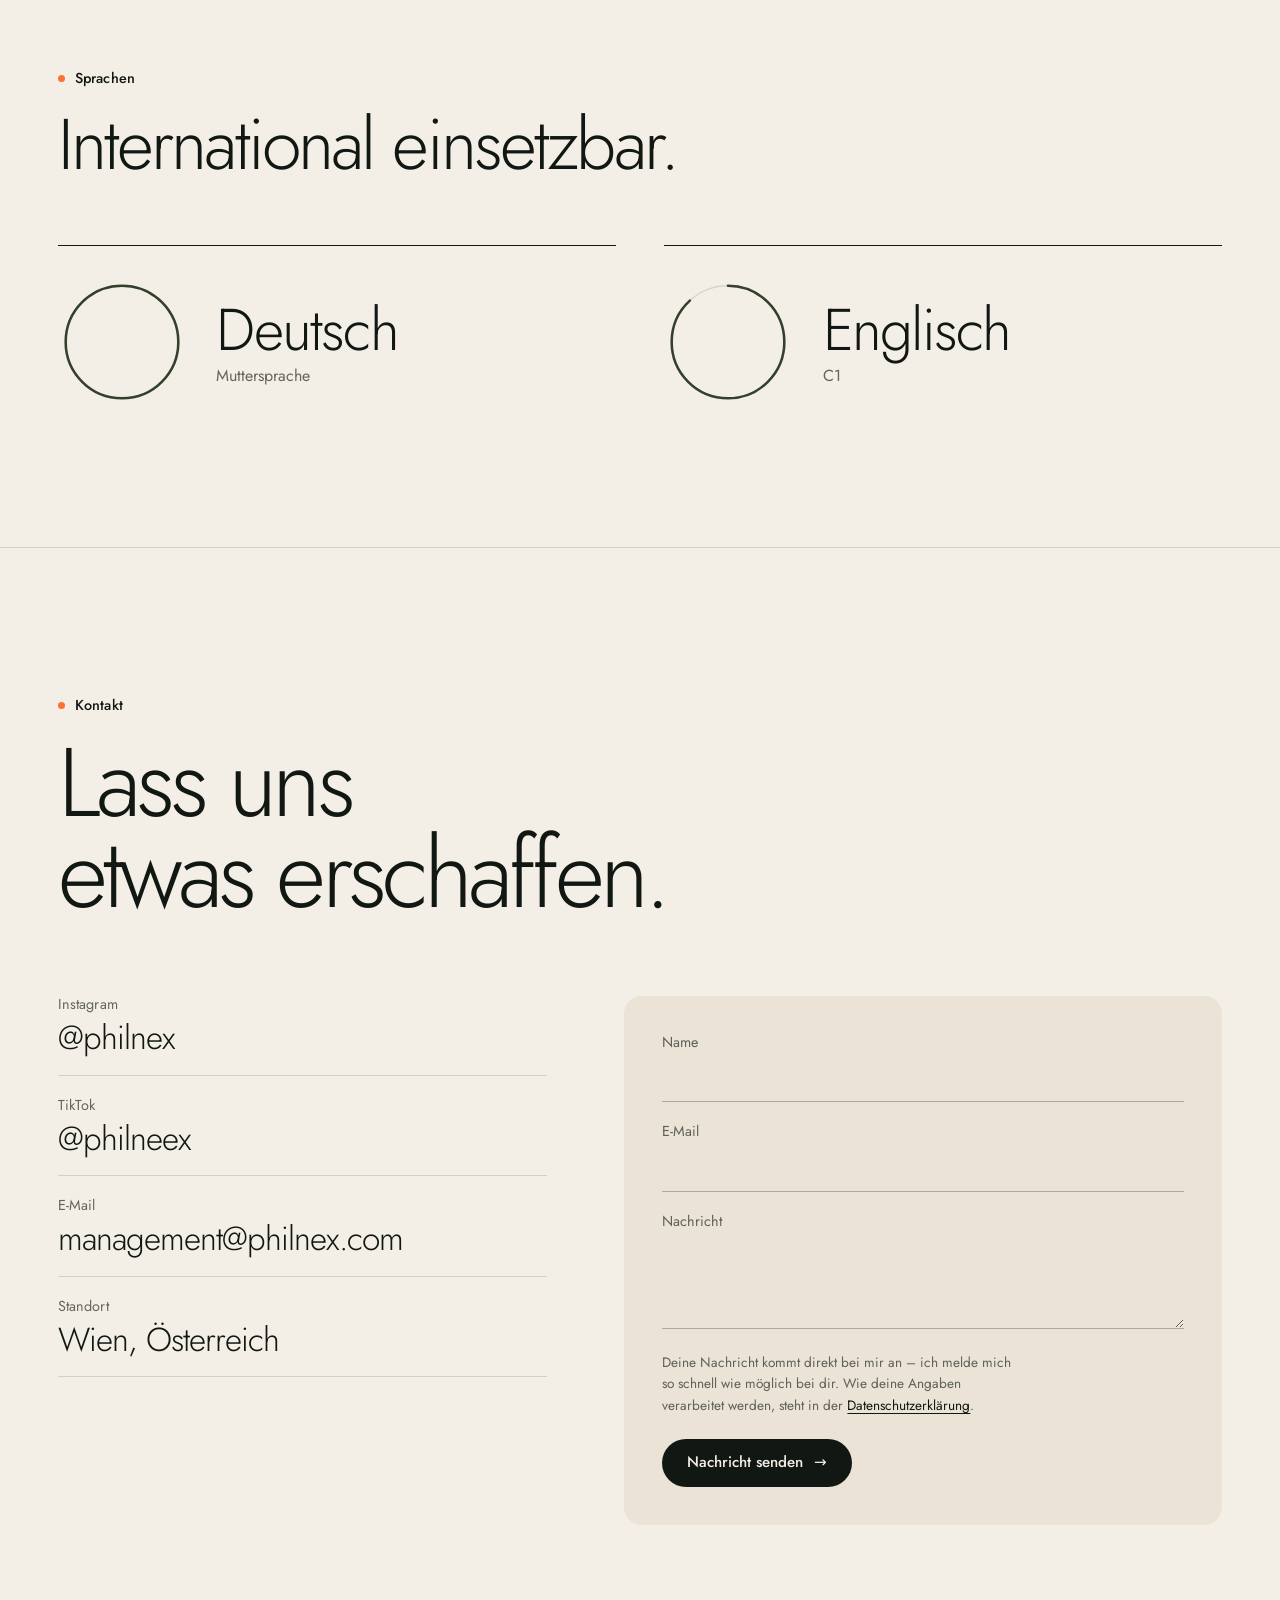
==== commit b794bdf9: "Legal: self-host fonts, privacy policy, correct Instagram count - Jost and Big Shoulders Display ser" ====
--- a/index.html
+++ b/index.html
@@ -14,9 +14,7 @@
   document.documentElement.classList.add('js');
   setTimeout(function () { if (!window.__ready) document.documentElement.classList.add('force-show'); }, 7000);
 </script>
-<link rel="preconnect" href="https://fonts.googleapis.com">
-<link rel="preconnect" href="https://fonts.gstatic.com" crossorigin>
-<link href="https://fonts.googleapis.com/css2?family=Big+Shoulders+Display:wght@800&family=Jost:wght@300;400;500&display=swap" rel="stylesheet">
+<link rel="preload" href="assets/fonts/Jost-Variable.ttf" as="font" type="font/ttf" crossorigin>
 <link rel="stylesheet" href="css/style.css">
 </head>
 <body>
@@ -231,7 +229,7 @@
       <p class="stat__l reveal">Follower auf TikTok</p>
     </div>
     <div class="stat" data-shift="-1">
-      <span class="stat__n"><b data-count="10400">10.400</b></span>
+      <span class="stat__n"><b data-count="9800" data-suffix="+">9.800+</b></span>
       <p class="stat__l reveal">Follower auf Instagram</p>
     </div>
     <div class="stat" data-shift="1">
@@ -510,7 +508,7 @@
         <div class="field"><label for="email">E-Mail</label><input type="email" id="email" name="email" required autocomplete="email"></div>
         <div class="field"><label for="message">Nachricht</label><textarea id="message" name="message" rows="3" required></textarea></div>
         <input type="text" name="_honey" class="form__hp" tabindex="-1" autocomplete="off" aria-hidden="true">
-        <p class="form__note">Deine Nachricht kommt direkt bei mir an – ich melde mich so schnell wie möglich bei dir.</p>
+        <p class="form__note">Deine Nachricht kommt direkt bei mir an – ich melde mich so schnell wie möglich bei dir. Wie deine Angaben verarbeitet werden, steht in der <a href="datenschutz/">Datenschutzerklärung</a>.</p>
         <button type="submit" class="btn btn--solid" data-magnetic>Nachricht senden <span class="btn__arrow">→</span></button>
         <p class="form__status" id="formStatus" role="status" aria-live="polite"></p>
       </form>
@@ -529,6 +527,7 @@
       <a href="https://www.instagram.com/philnex" target="_blank" rel="noopener">Instagram</a>
       <a href="https://www.tiktok.com/@philneex" target="_blank" rel="noopener">TikTok</a>
       <a href="mailto:management@philnex.com">E-Mail</a>
+      <a href="datenschutz/">Datenschutz</a>
     </p>
     <p class="footer__copy"><span>© <span id="year"></span> Phil. Alle Rechte vorbehalten.</span> <span>Wien, Österreich</span></p>
   </div>
--- a/css/style.css
+++ b/css/style.css
@@ -1,8 +1,21 @@
 /* ==========================================================================
    PHILNEX — Editorial Paper  (see DESIGN.md)
-   Warm paper ground · Instrument Serif speaks · Jost explains ·
+   Warm paper ground · Jost speaks and explains ·
    condensed coloured caps for the one loud moment
    ========================================================================== */
+
+/* Self-hosted fonts (SIL Open Font License, see assets/fonts/OFL-*.txt).
+   No requests to Google: visitors' IP addresses are not sent to third parties. */
+@font-face {
+  font-family: "Jost";
+  src: url("../assets/fonts/Jost-Variable.ttf") format("truetype");
+  font-weight: 100 900; font-style: normal; font-display: swap;
+}
+@font-face {
+  font-family: "Big Shoulders Display";
+  src: url("../assets/fonts/BigShouldersDisplay-Variable.ttf") format("truetype");
+  font-weight: 100 900; font-style: normal; font-display: swap;
+}
 
 :root {
   --paper: #F4EFE6;
@@ -817,3 +830,30 @@
   .ugc__grid { grid-template-columns: 1.1fr .9fr; }
   .ugc__media .phone--static { width: min(330px, calc((78svh - 22px) * .5625)); }
 }
+
+/* ==========================================================================
+   Legal pages (Datenschutz / Impressum)
+   ========================================================================== */
+html[lang="de"] [data-l="en"], html[lang="en"] [data-l="de"] { display: none !important; }
+.legal-page { background: var(--paper); }
+.legal-page .nav { gap: 1rem; }
+.legal-page .nav__brand { margin-right: auto; }
+.legal__back { padding: .7em 1.3em; border: 1px solid currentColor; border-radius: 999px; font: 500 .92rem/1 var(--sans); transition: background .3s, color .3s; }
+.legal__back:hover { background: var(--ink); color: var(--paper); }
+.legal { max-width: 860px; padding-top: clamp(8rem, 14vw, 11rem); padding-bottom: clamp(4rem, 8vw, 7rem); }
+.legal .h2 { font-size: clamp(2.6rem, 6vw, 4.6rem); margin-bottom: 1.6rem; hyphens: manual; }
+.legal__lead { font-size: 1.12em; color: var(--ink); max-width: 46rem; margin-bottom: 1rem; }
+.legal h2 { font: 500 1.2rem/1.3 var(--sans); margin: 2.6rem 0 .8rem; padding-top: 1.4rem; border-top: 1px solid var(--rule); }
+.legal p { color: var(--ink-2); max-width: 46rem; margin-bottom: .9rem; }
+.legal p strong { color: var(--ink); font-weight: 500; }
+.legal a { color: var(--ink); text-decoration: underline; text-underline-offset: 3px; }
+.legal a:hover { color: var(--orange); }
+.legal__date { margin-top: 2.6rem; font-size: .9rem; }
+.legal-foot { background: var(--ink); color: var(--cream); padding: 1.6rem var(--gutter); }
+.legal-foot__row { display: flex; flex-wrap: wrap; justify-content: space-between; gap: 1rem 2rem; font: 400 .9rem/1.6 var(--sans); }
+.legal-foot__links { display: flex; flex-wrap: wrap; gap: 1.6rem; }
+.legal-foot__copy { display: flex; gap: 1.2rem; color: rgba(220, 213, 198, .7); }
+.legal-foot a:hover { color: var(--orange); }
+.legal-page .cursor, .legal-page .cursor-dot { display: none; }
+.form__note a { color: var(--ink); text-decoration: underline; text-underline-offset: 3px; }
+.form__note a:hover { color: var(--orange); }
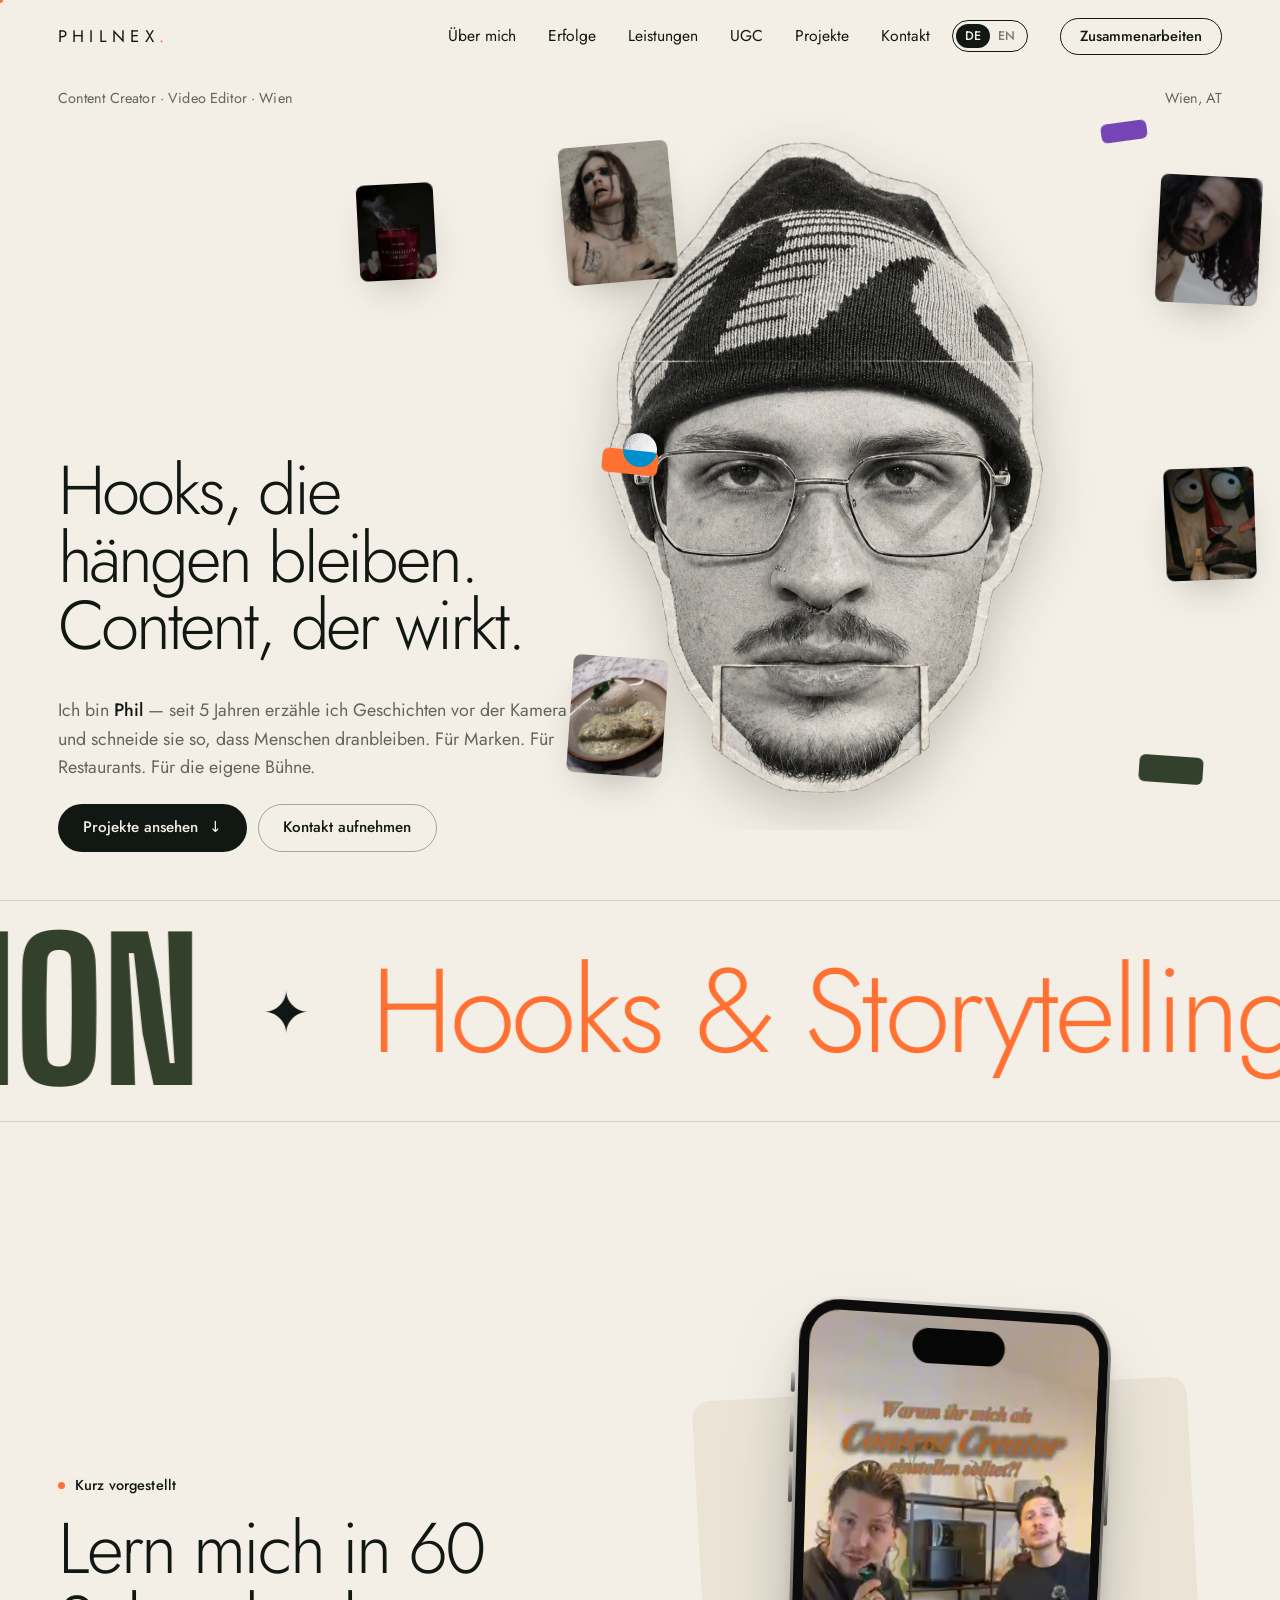
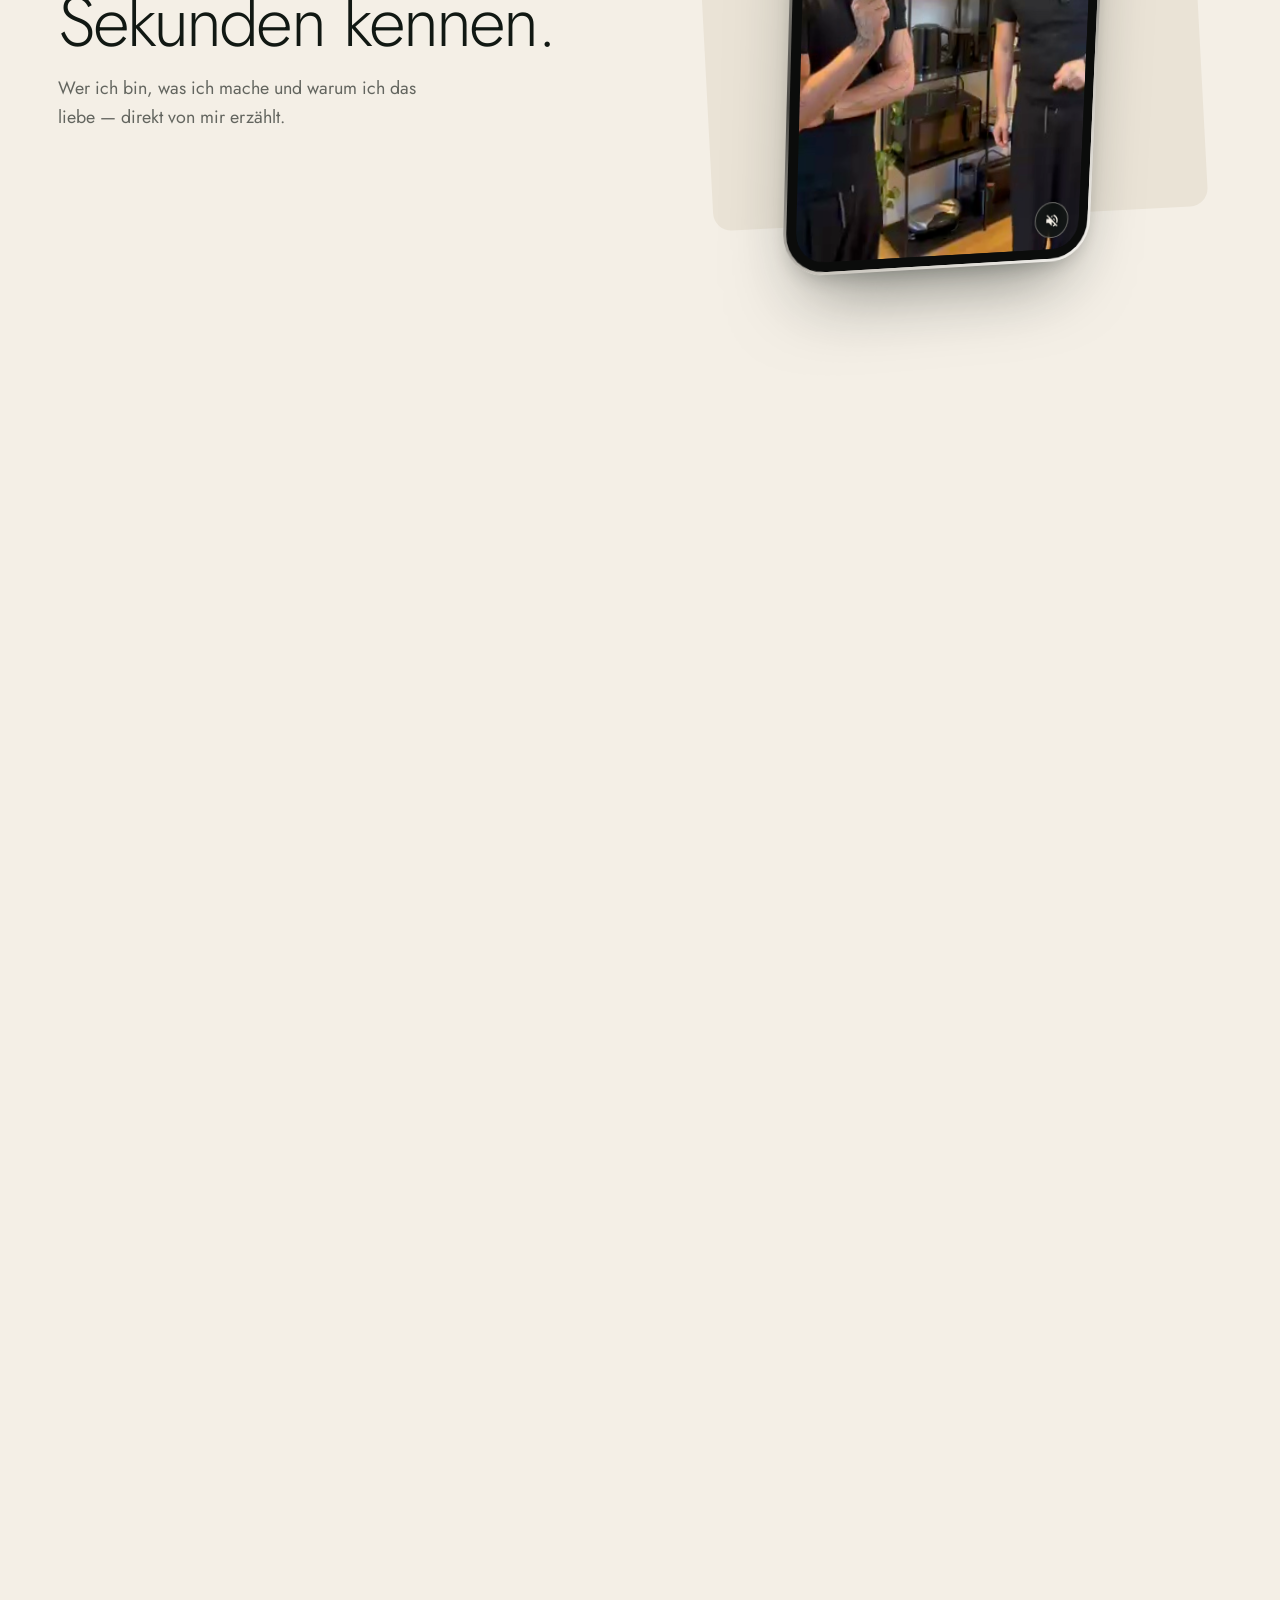
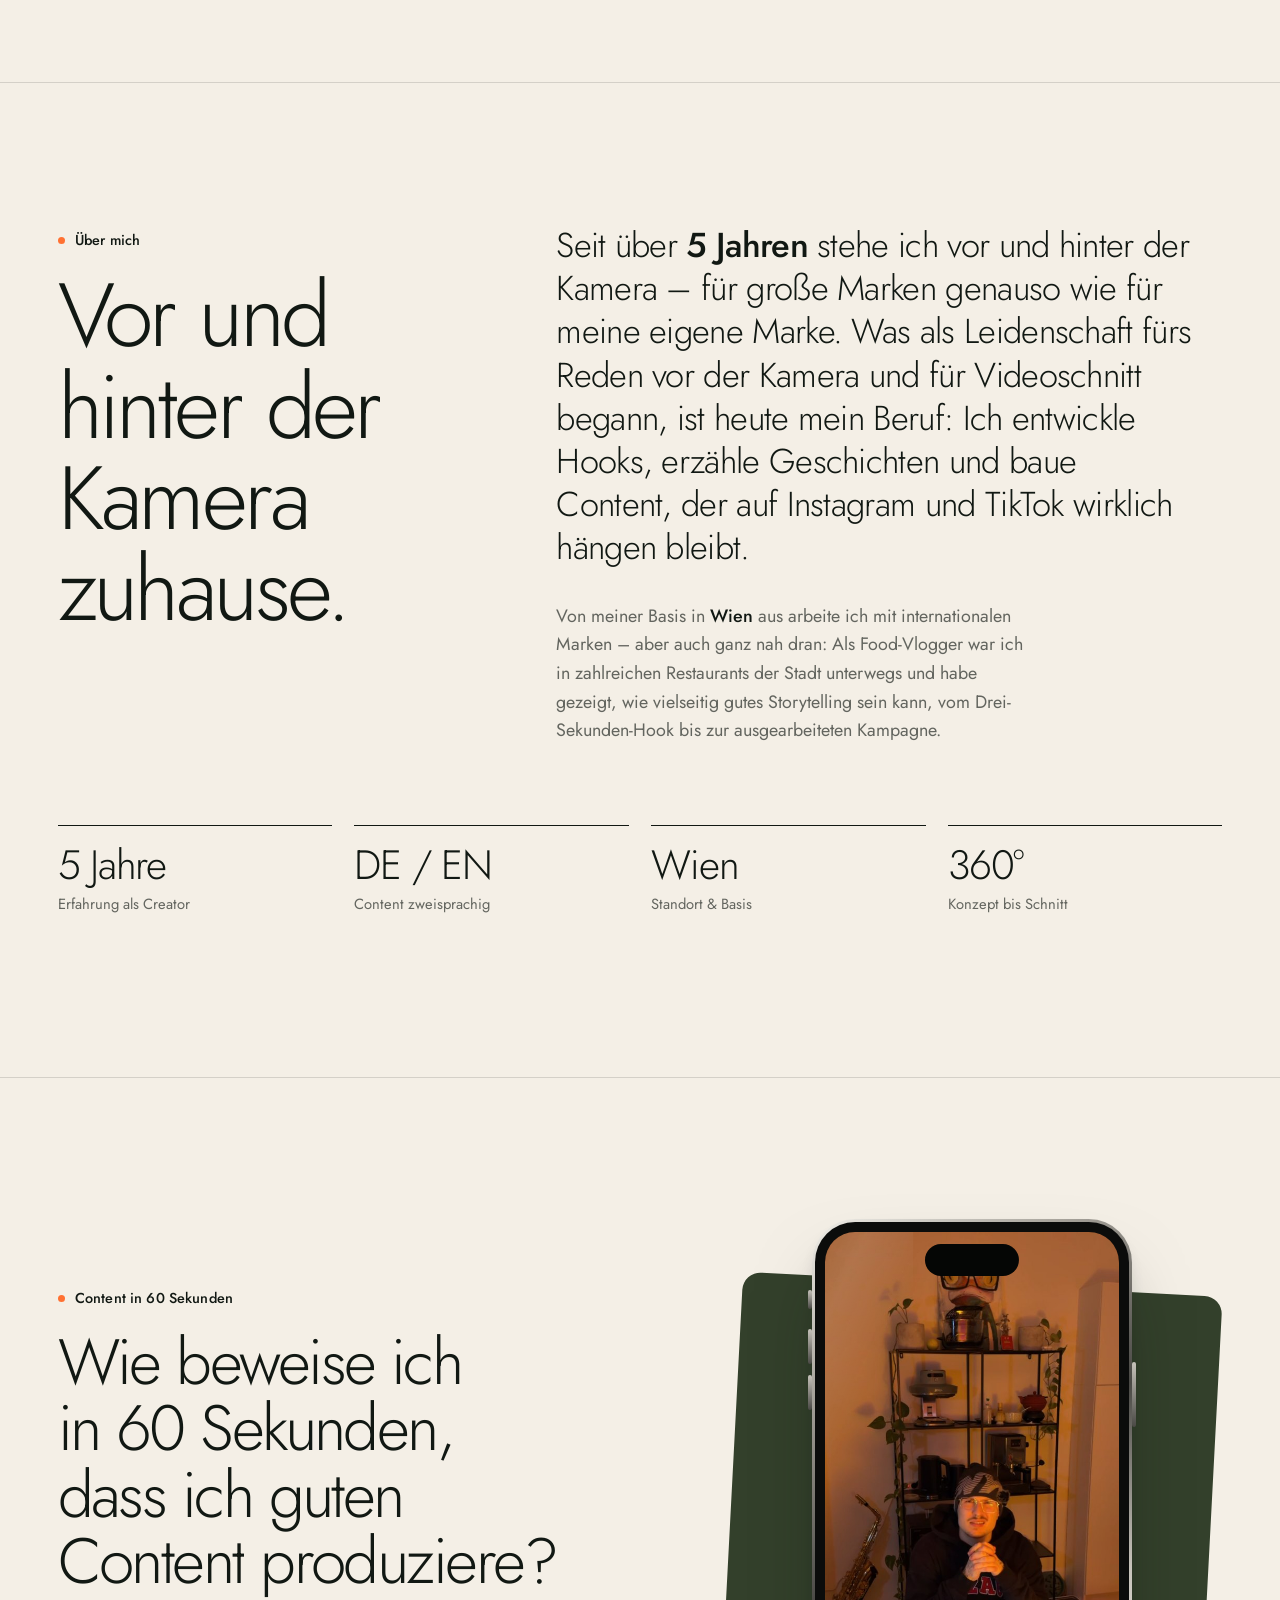
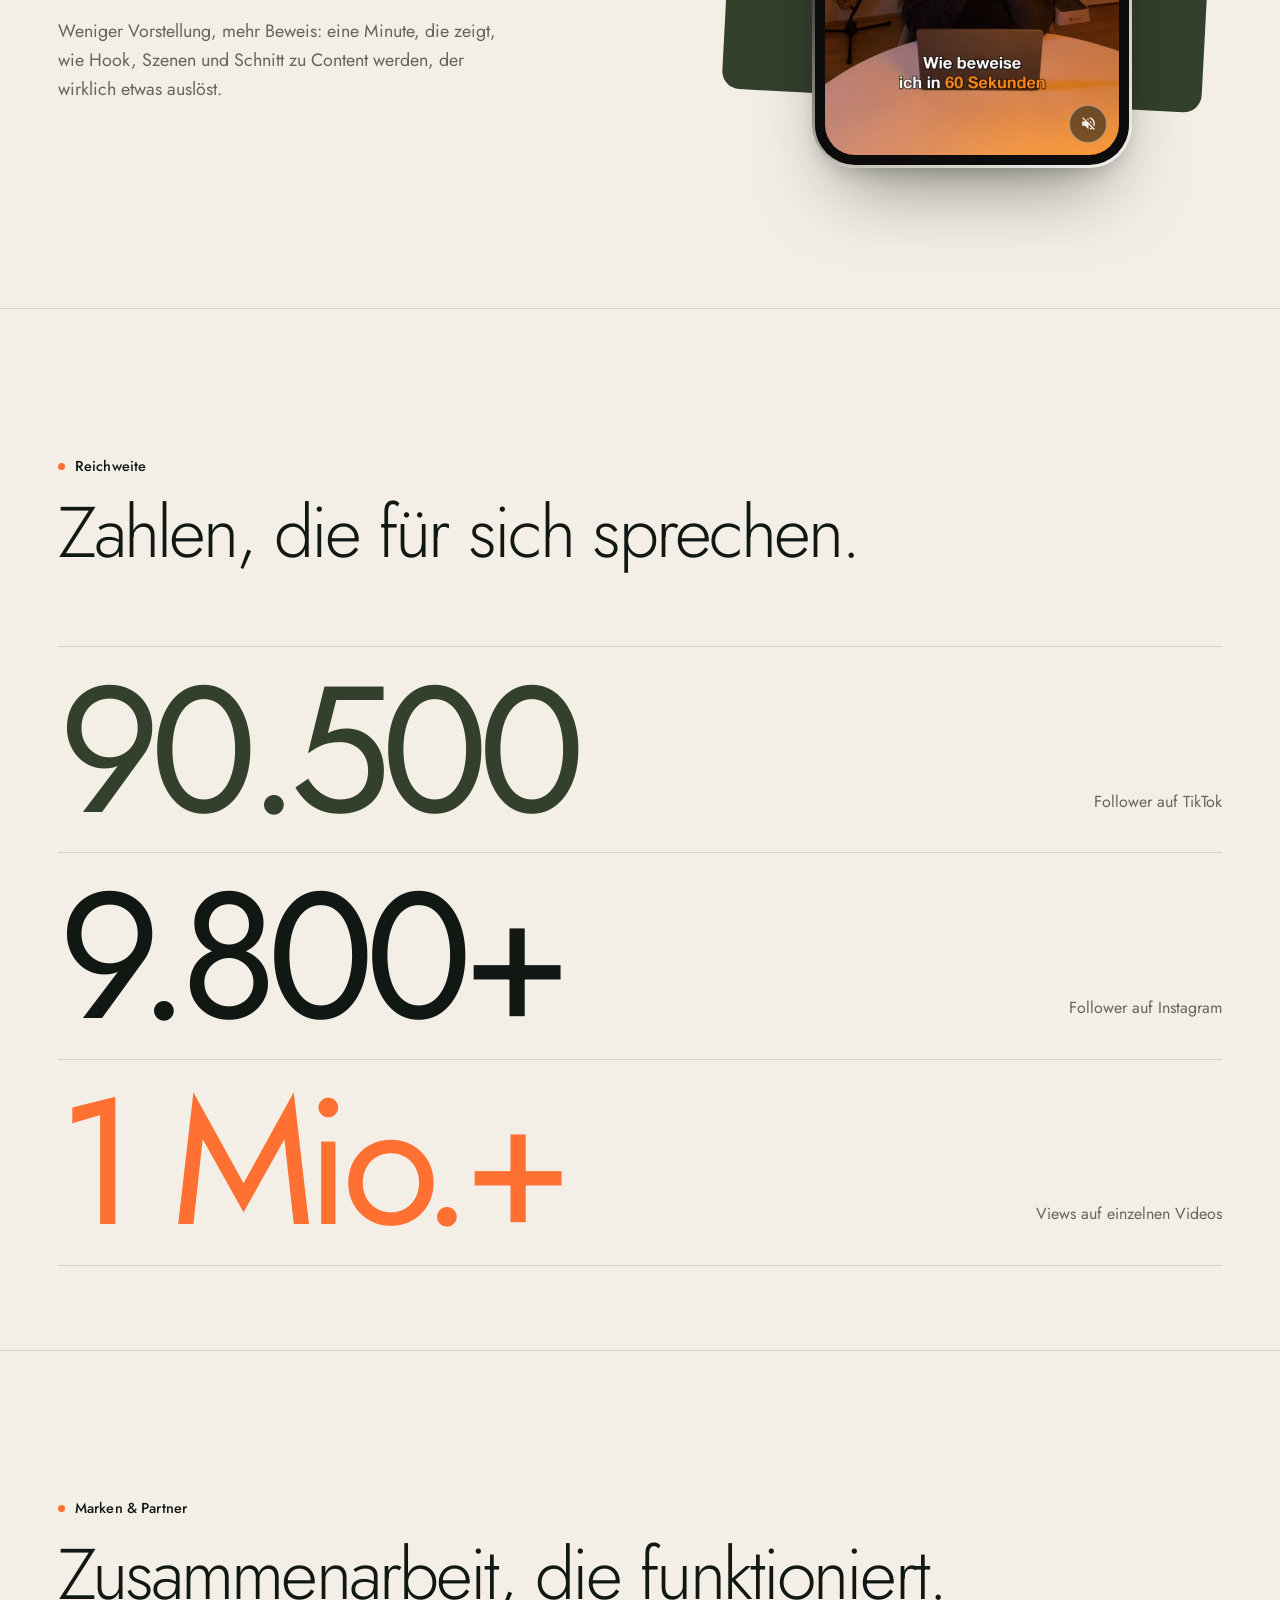
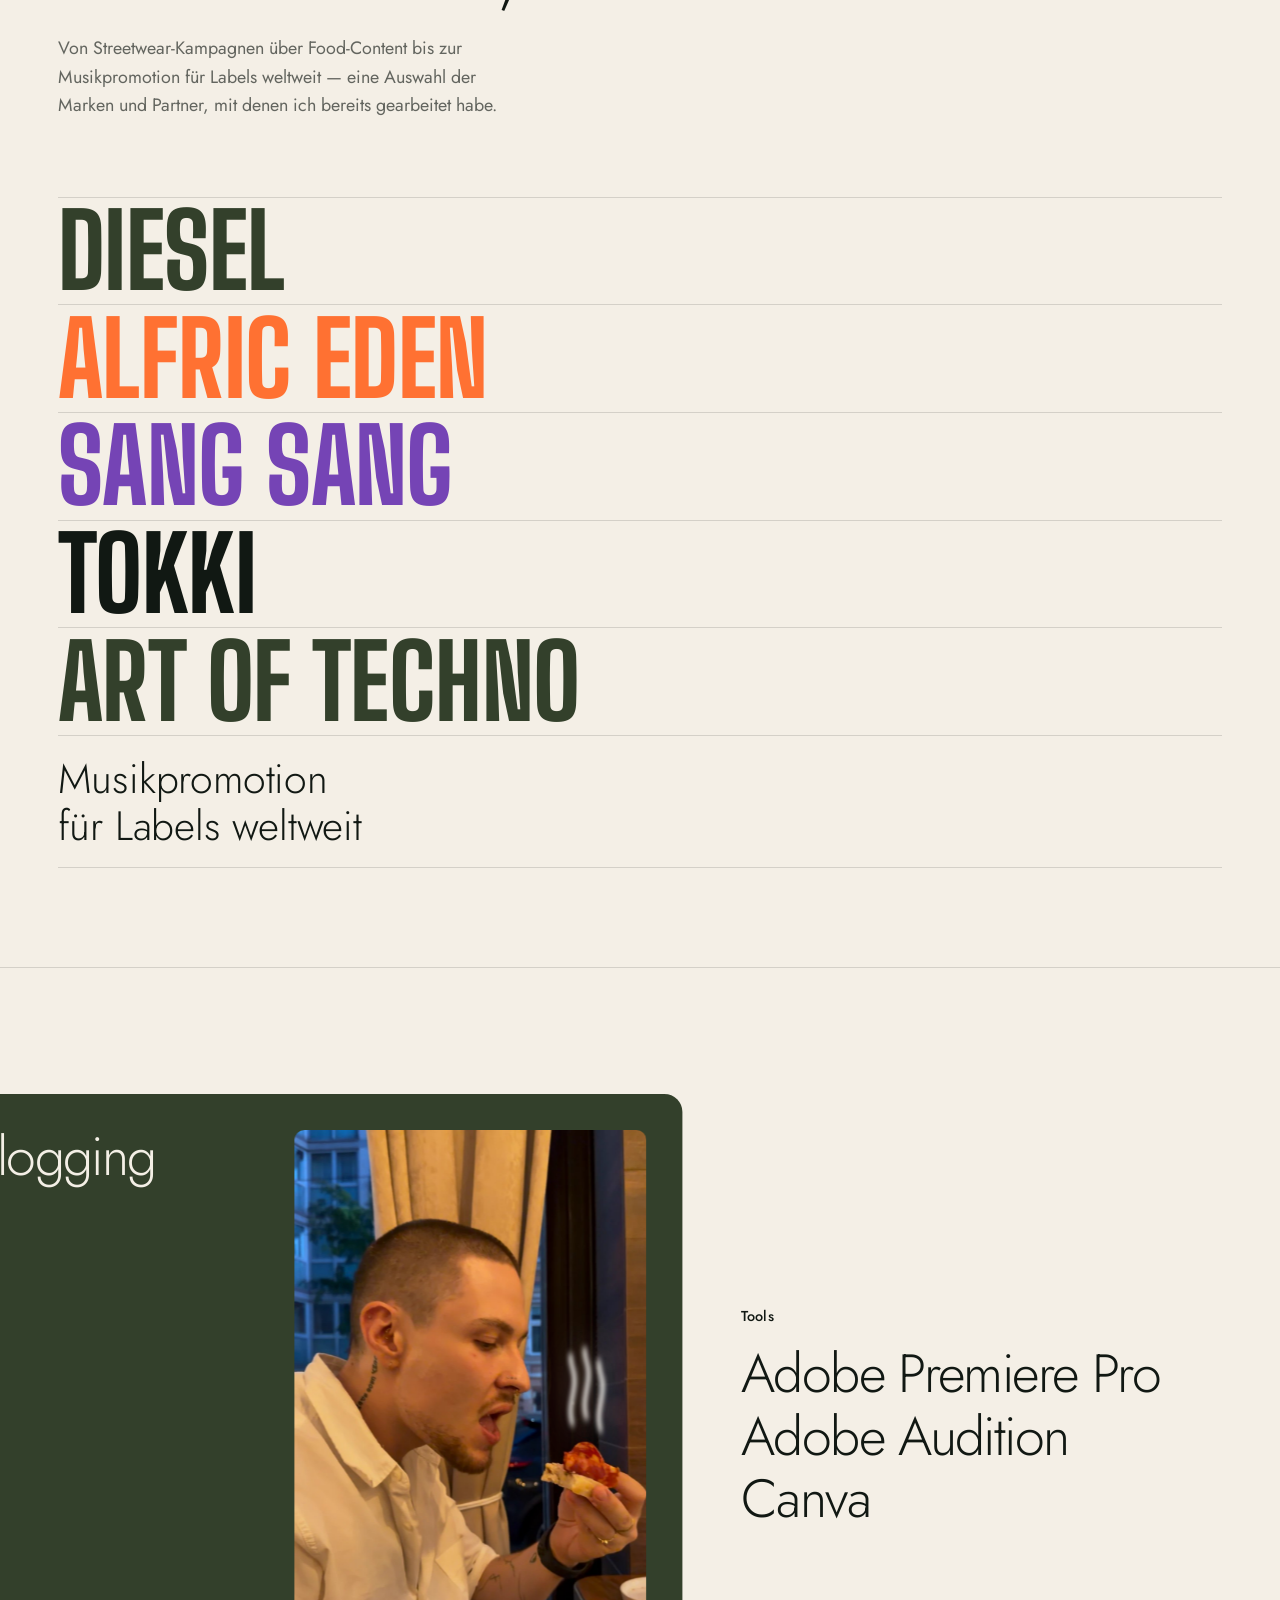
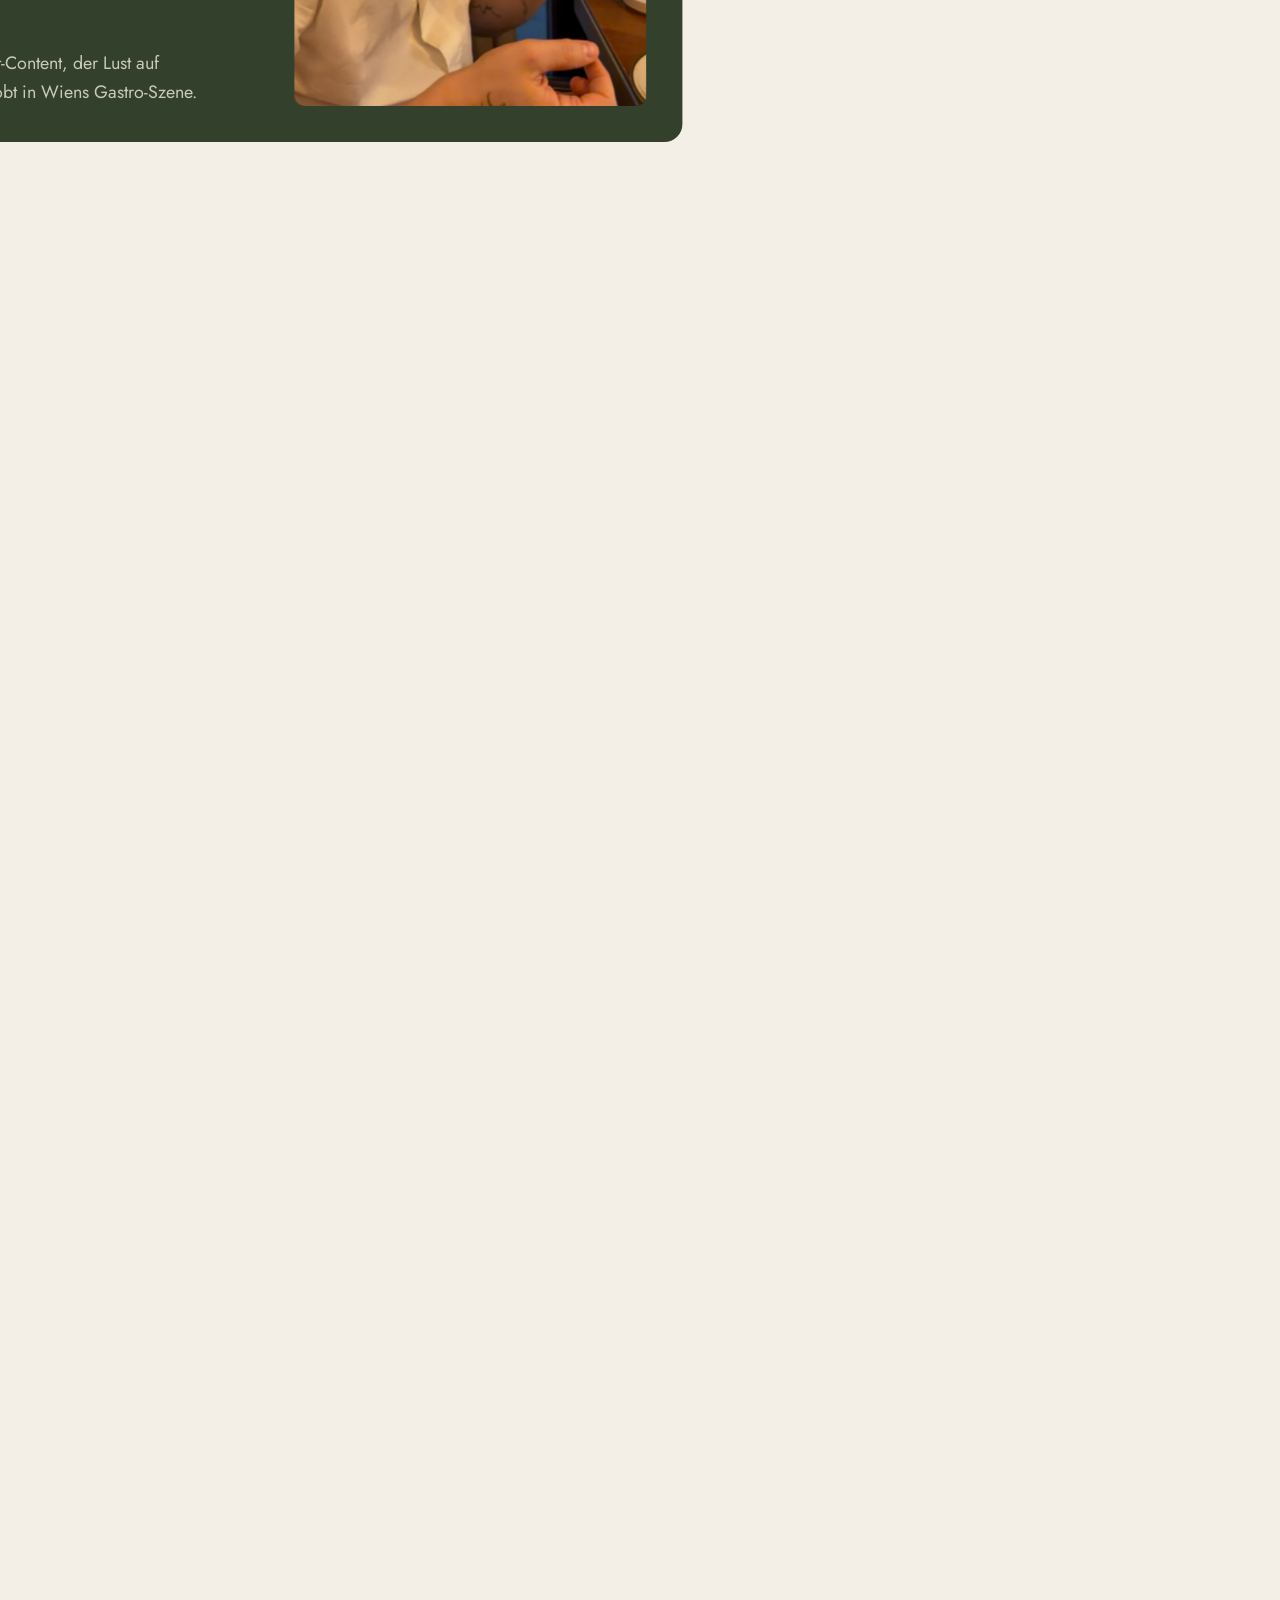
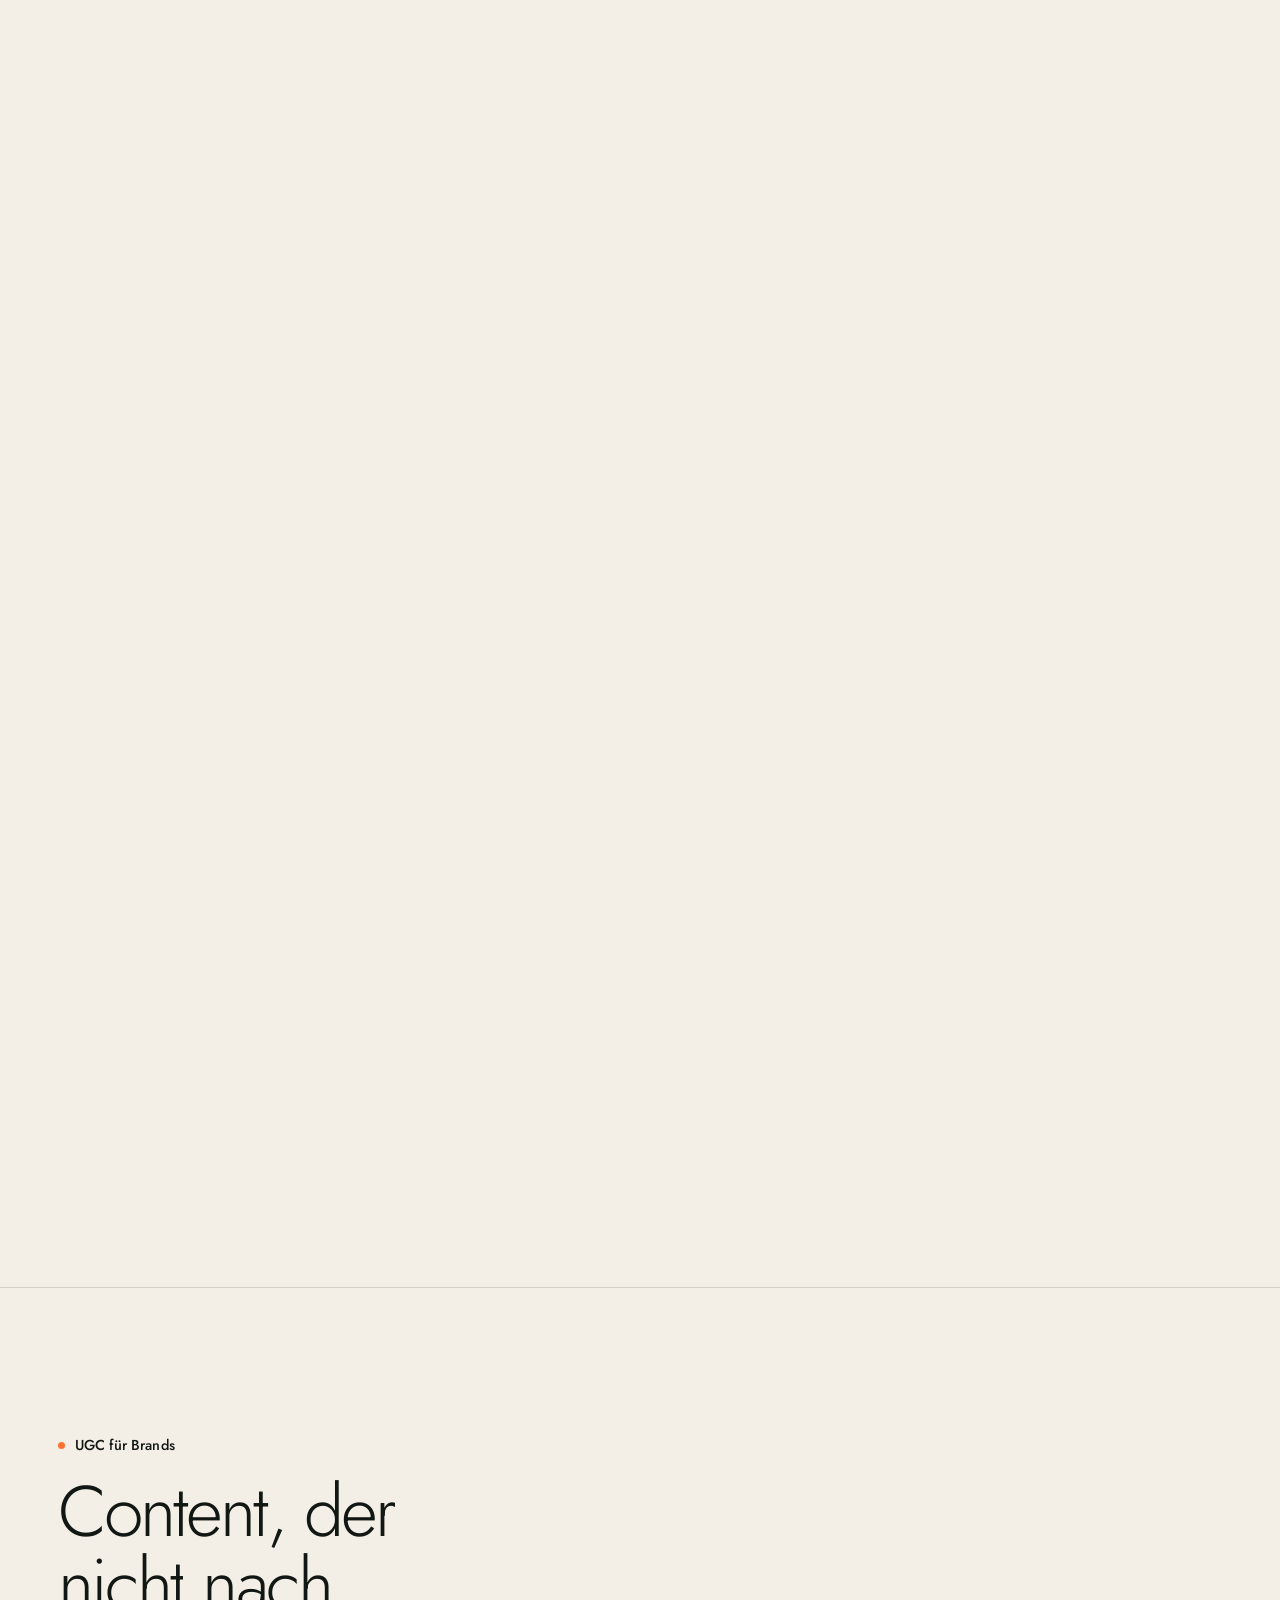
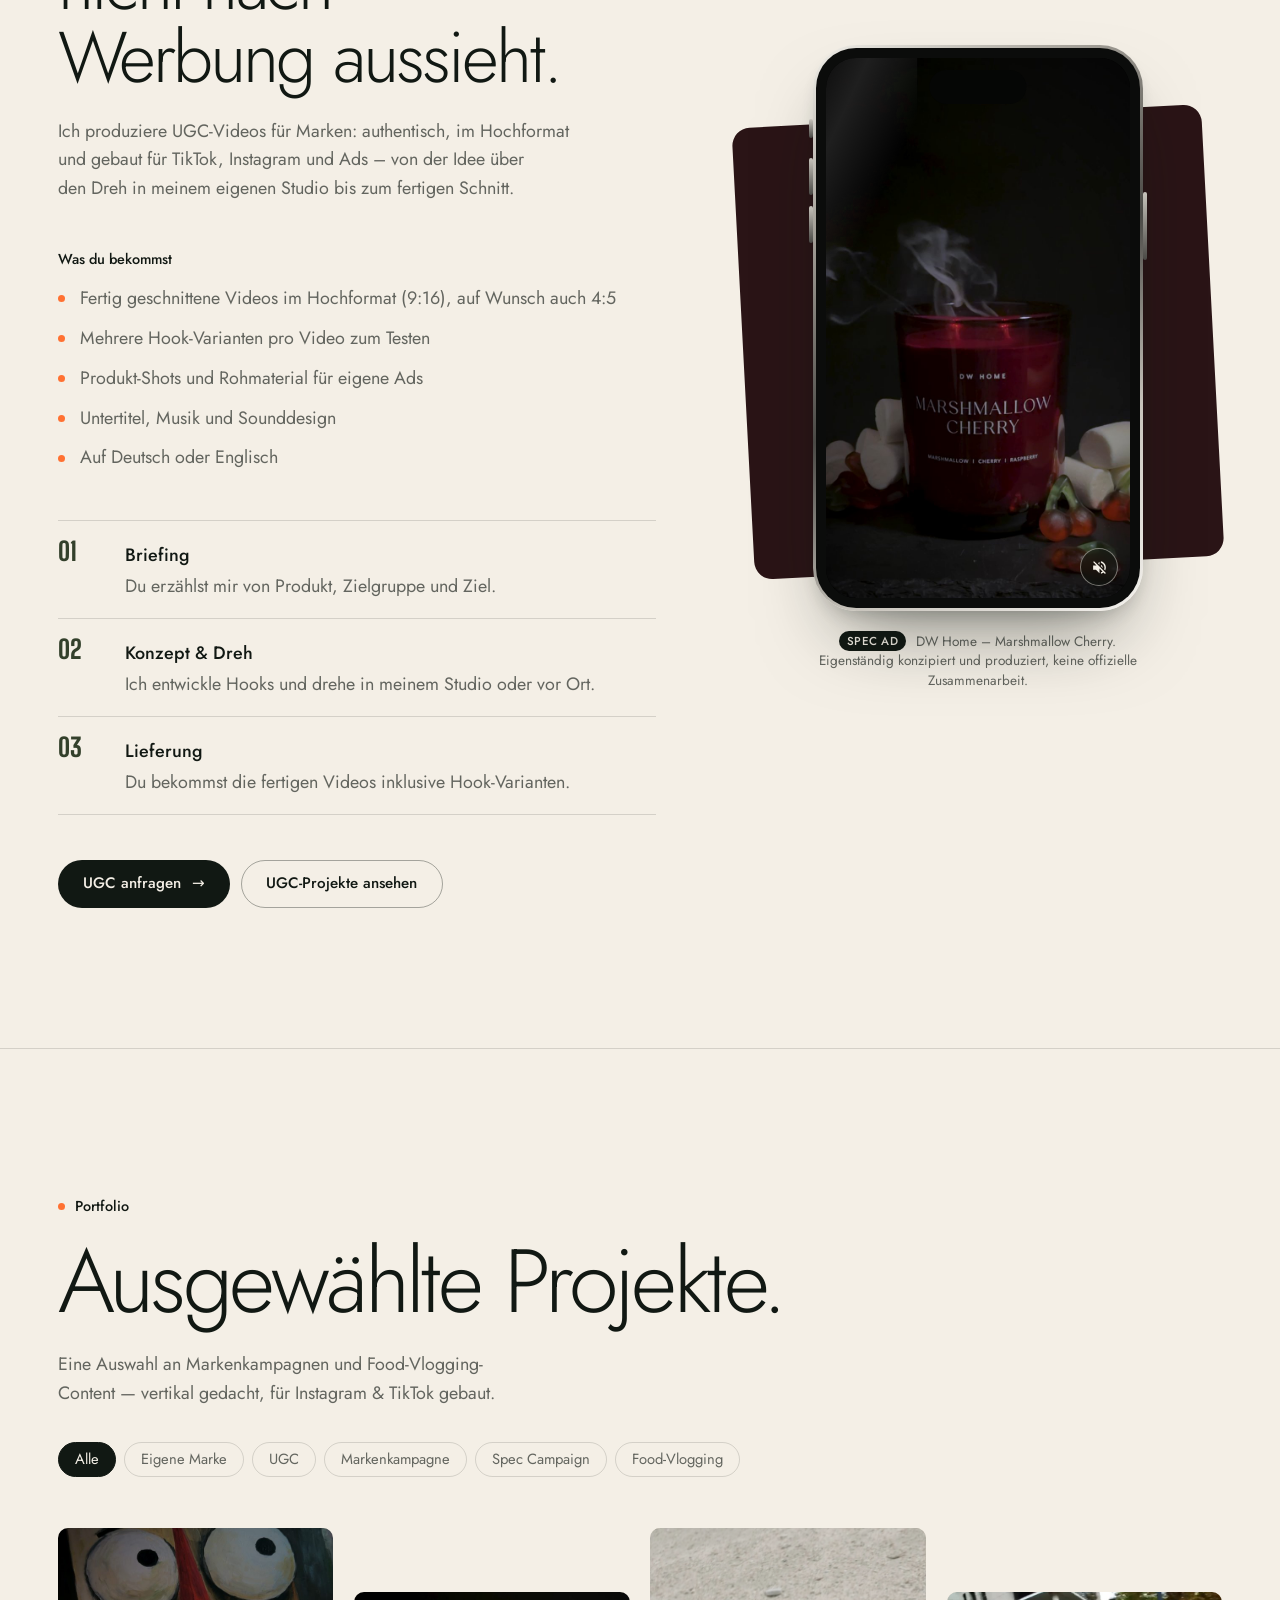
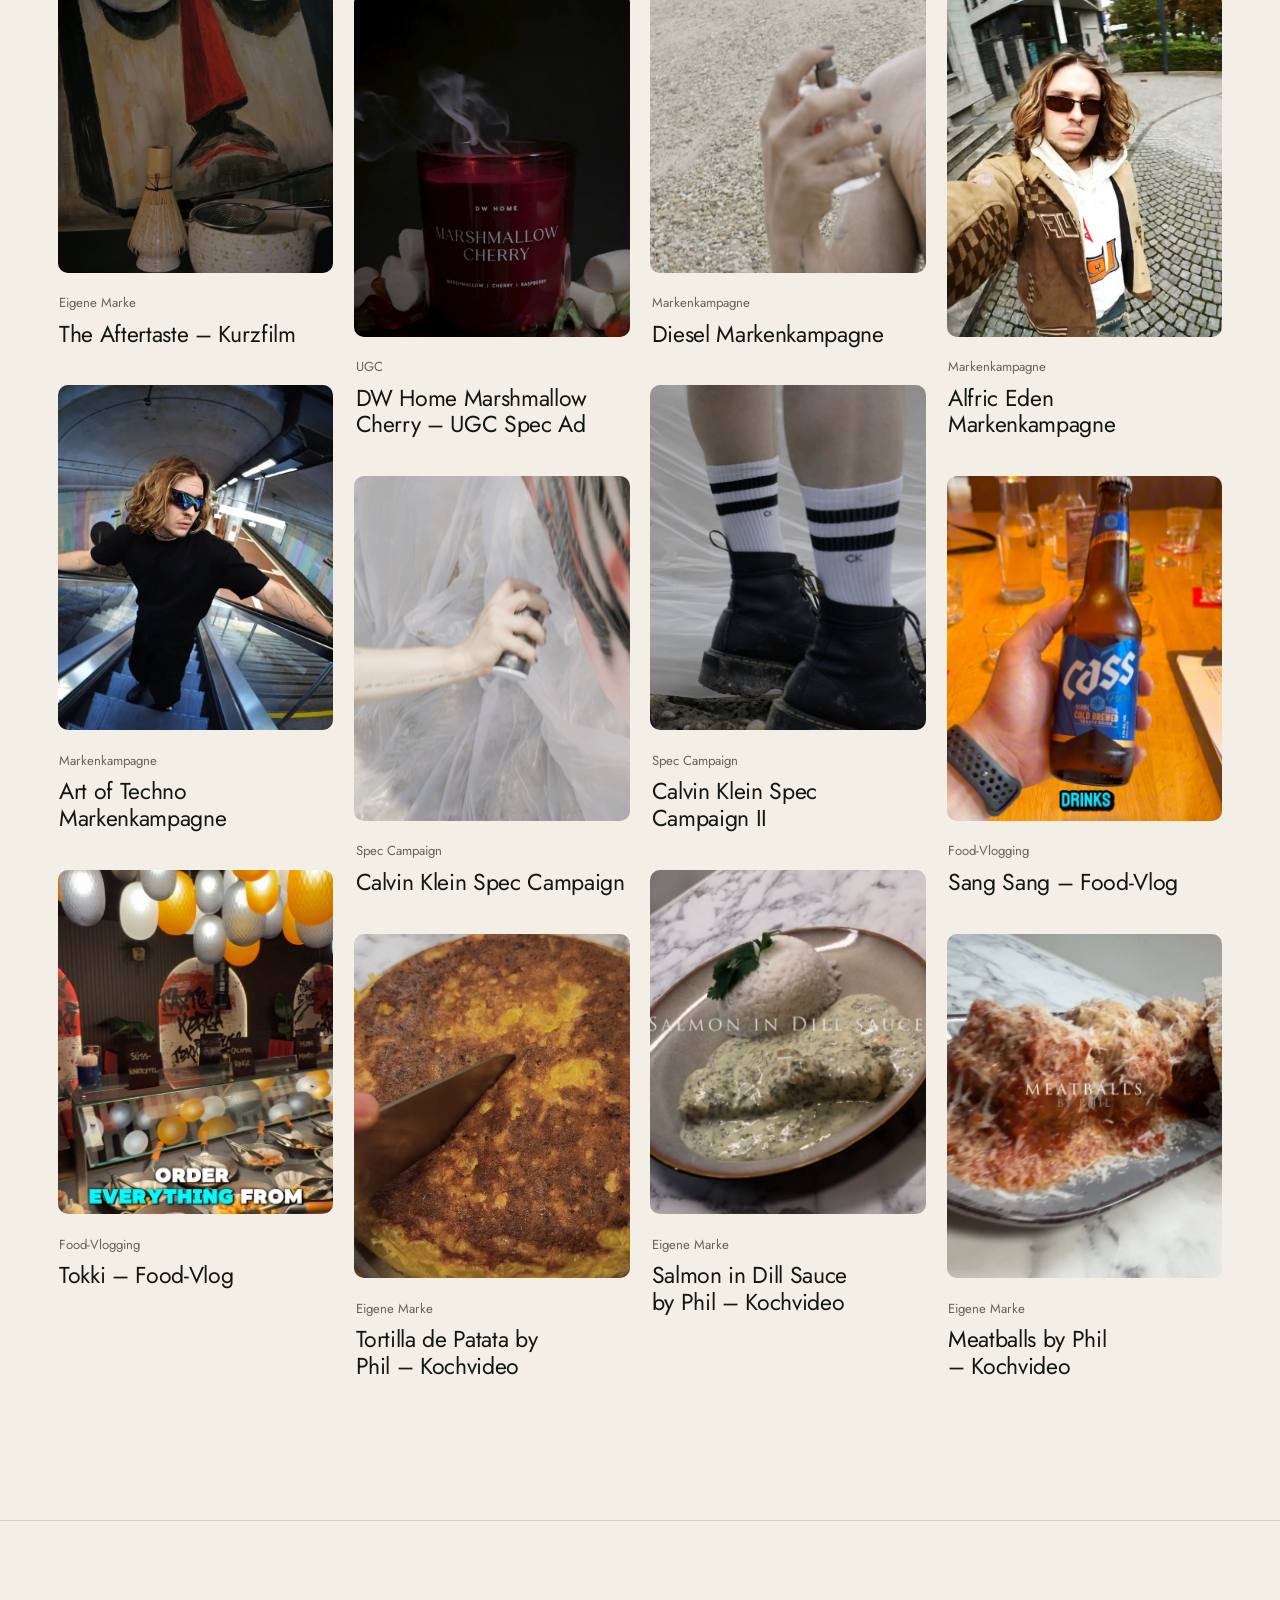
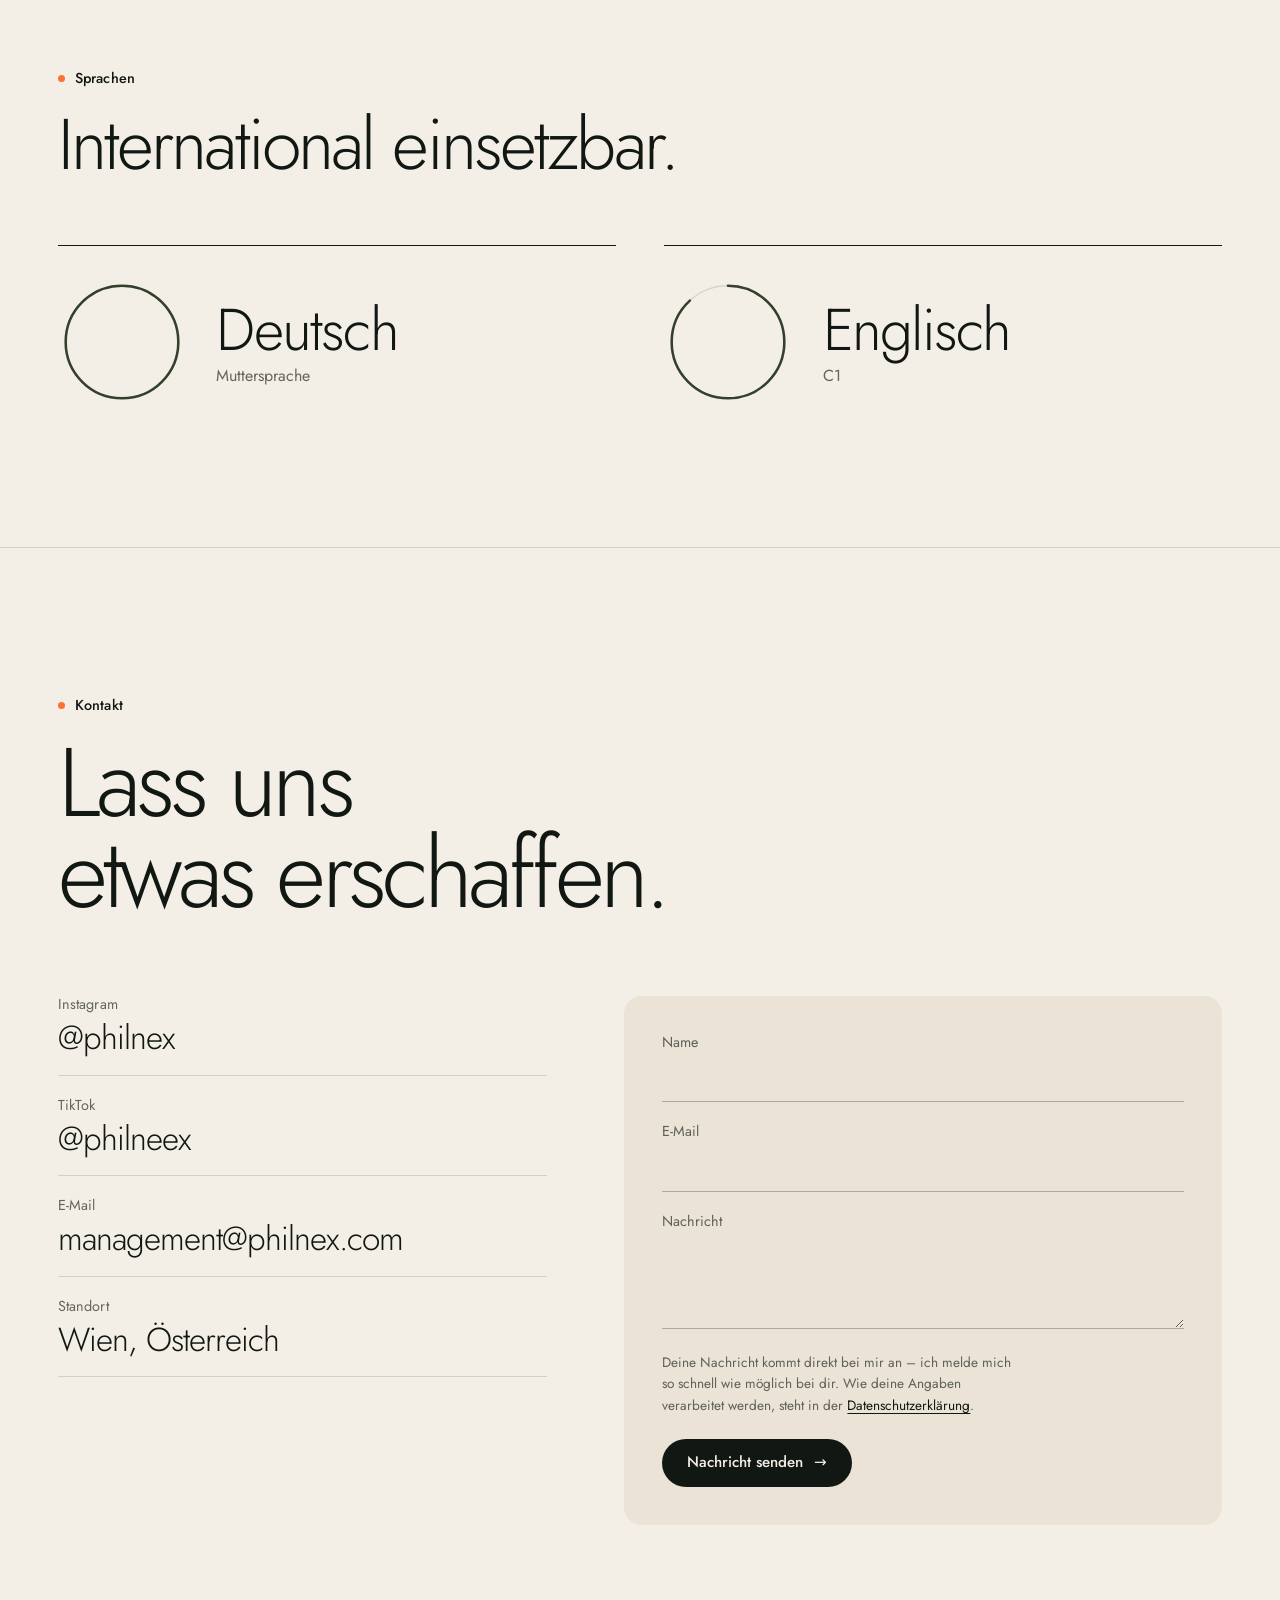
==== commit 4d147d44: "Correct TikTok follower count to 90.500 Co-Authored-By: Claude Opus 5.5 <noreply@anthropic.com>" ====
--- a/index.html
+++ b/index.html
@@ -225,7 +225,7 @@
   </div>
   <div class="stats__list">
     <div class="stat" data-shift="1">
-      <span class="stat__n"><b data-count="91500">91.500</b></span>
+      <span class="stat__n"><b data-count="90500">90.500</b></span>
       <p class="stat__l reveal">Follower auf TikTok</p>
     </div>
     <div class="stat" data-shift="-1">
